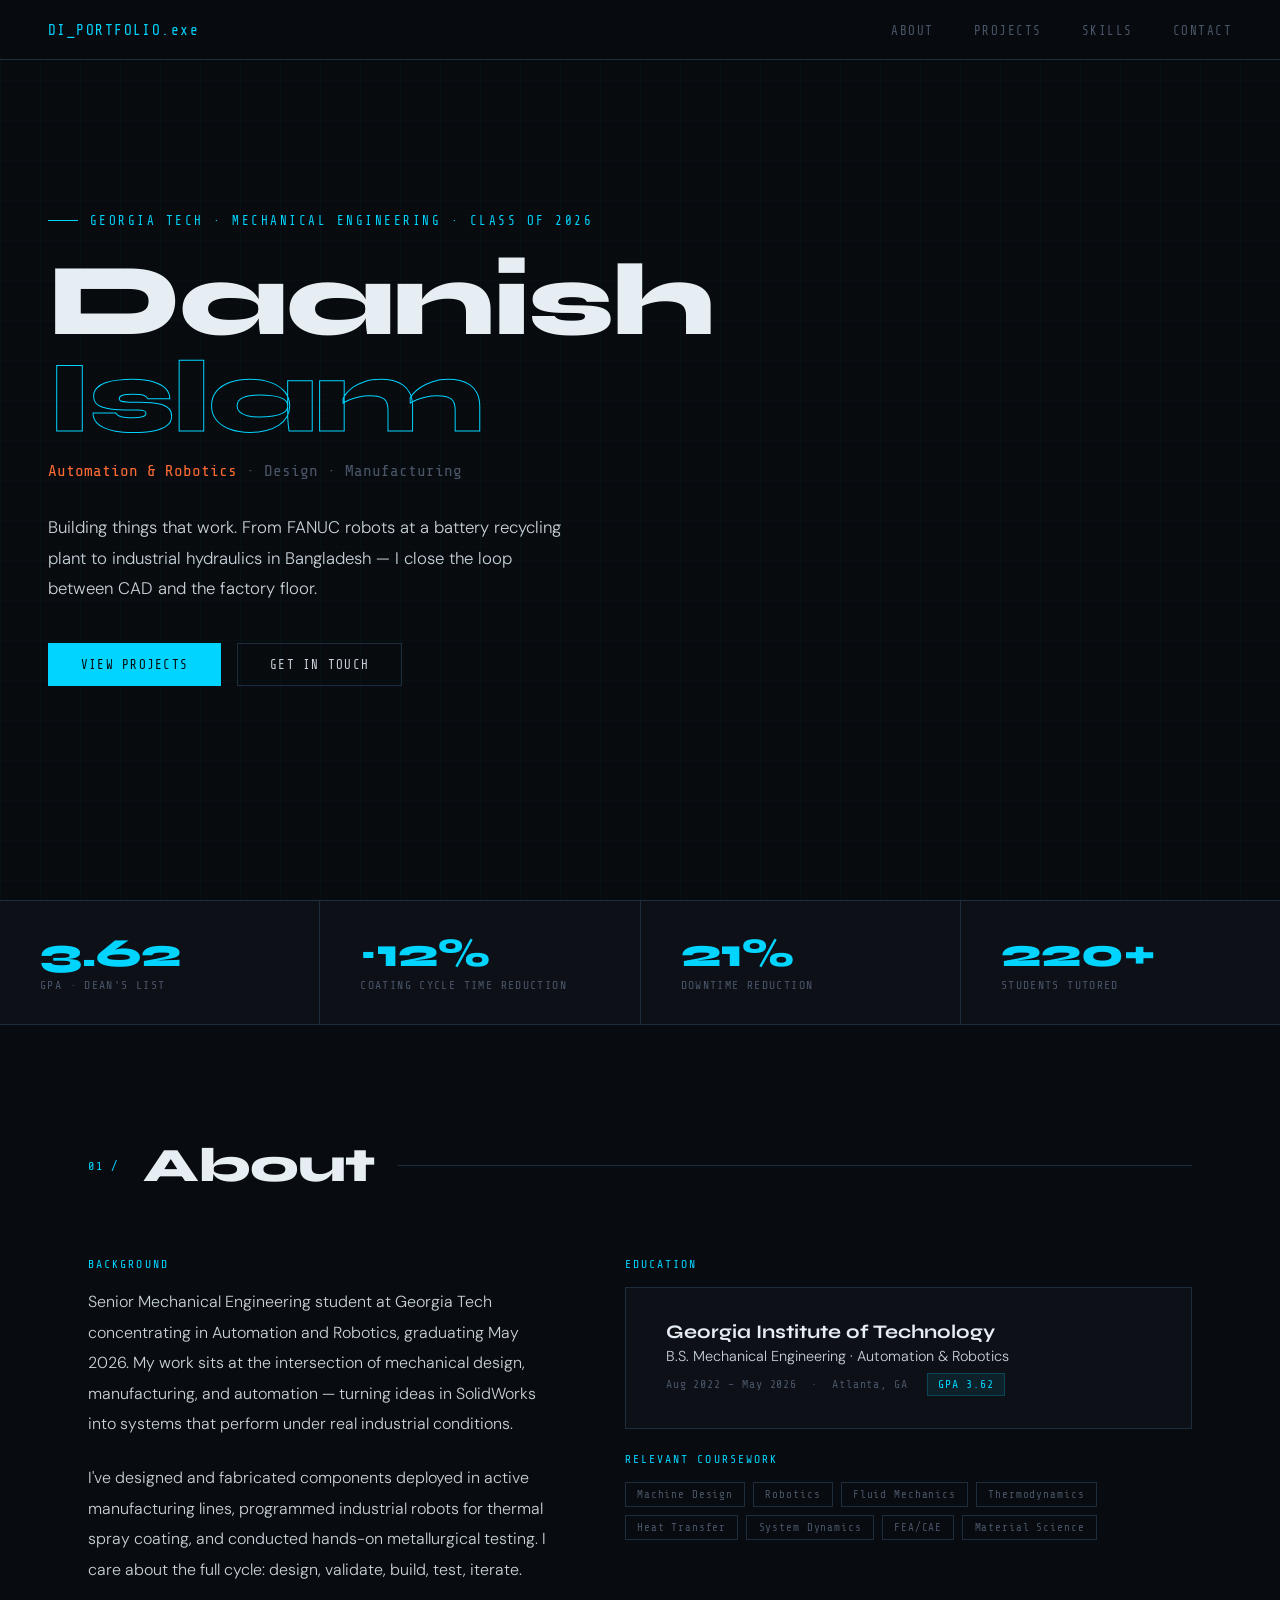
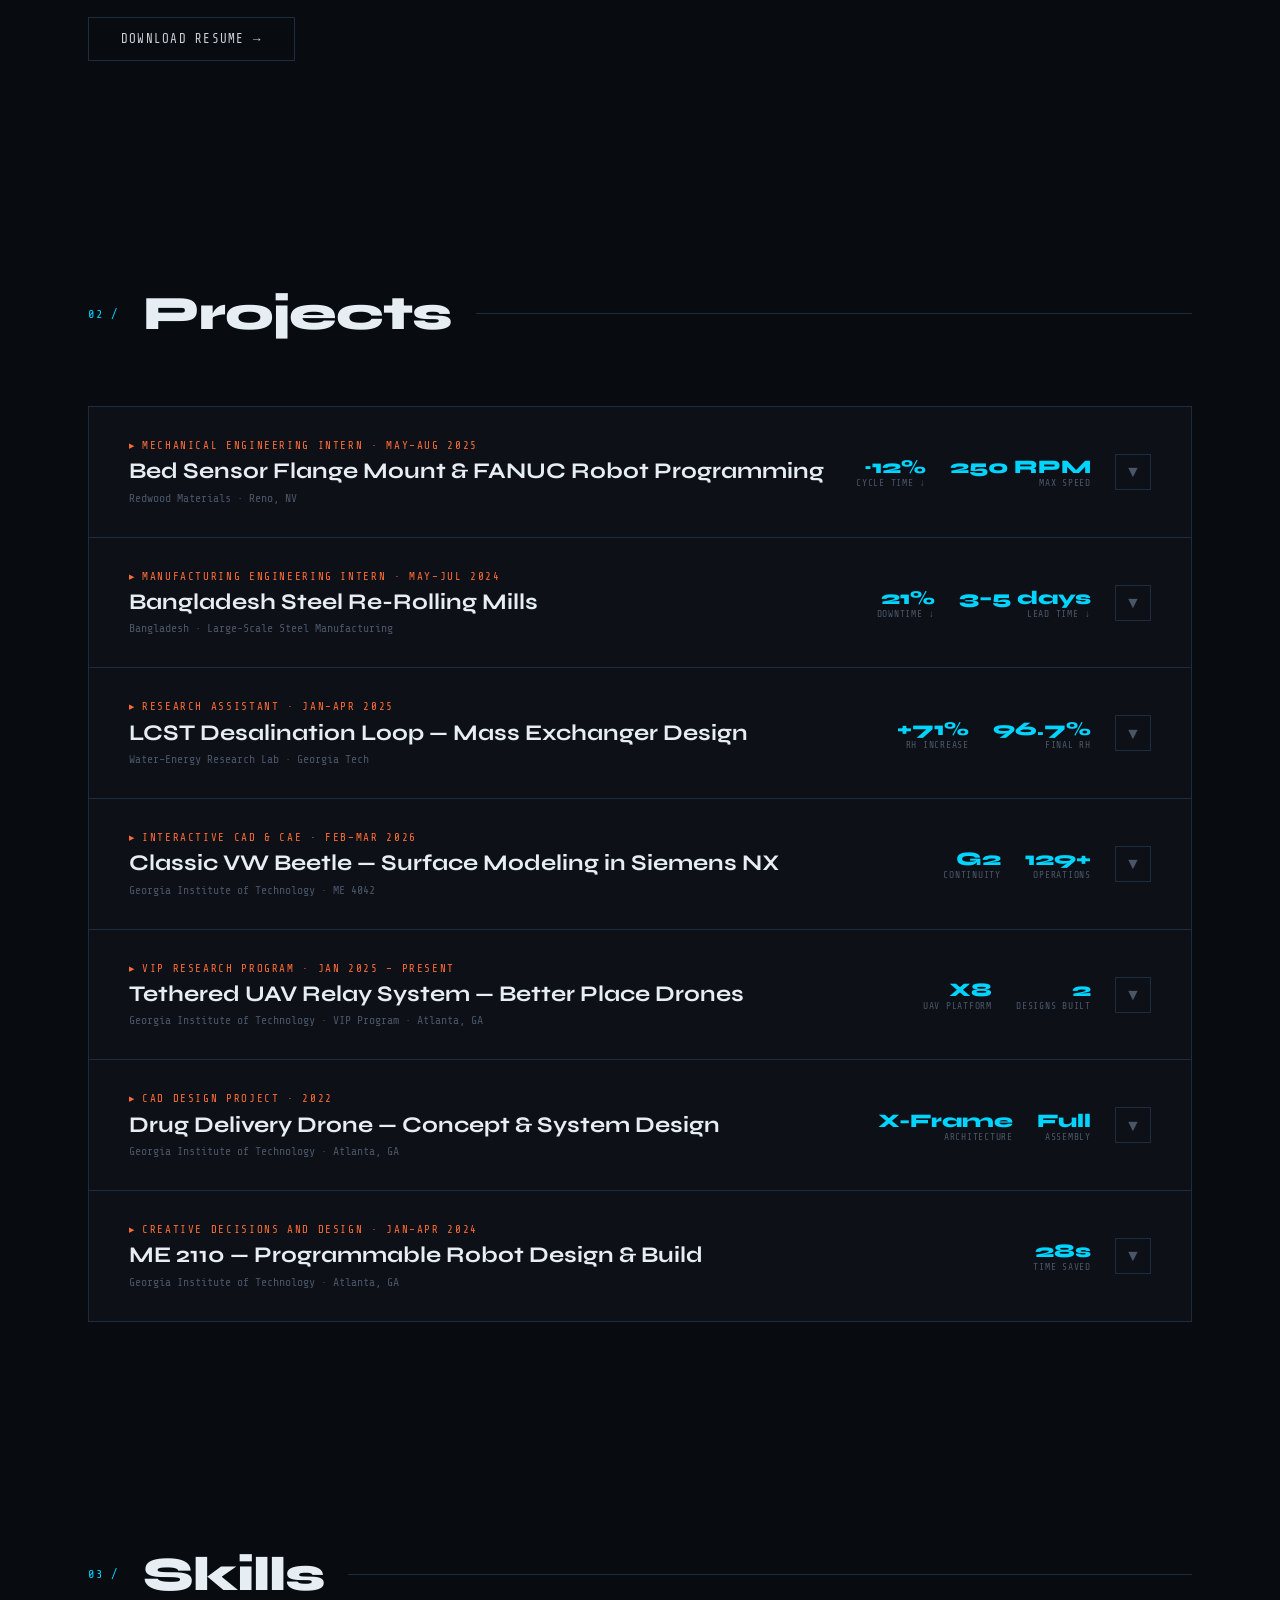
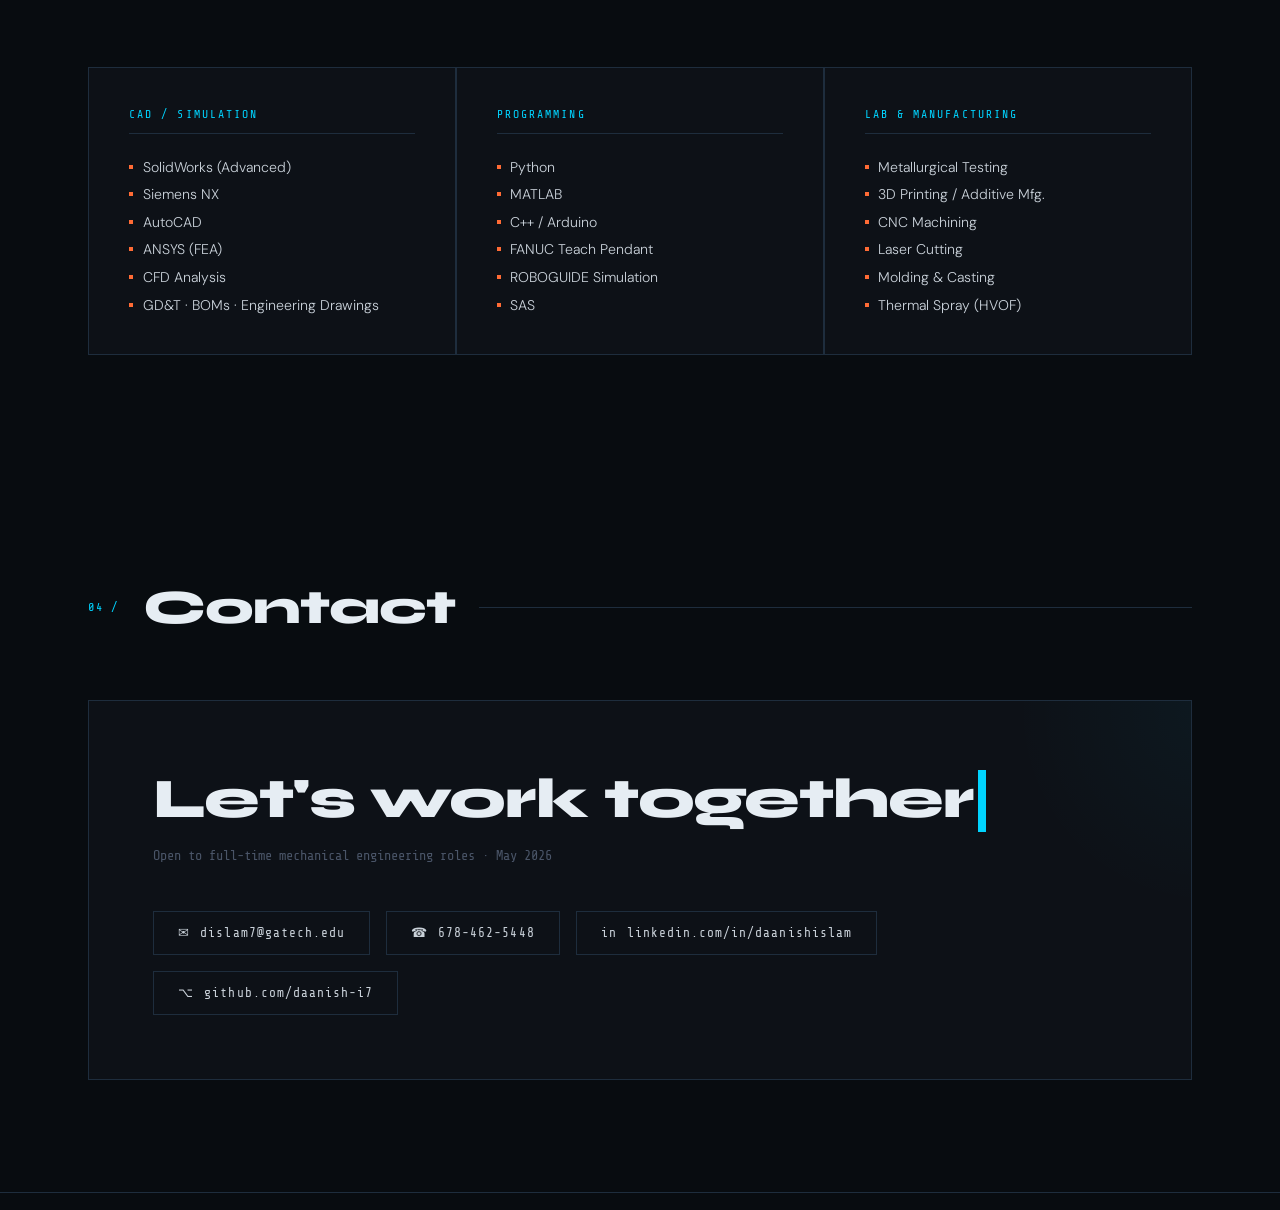
==== index.html @ 734de281 "Add files via upload" ====
<!DOCTYPE html>
<html lang="en">
<head>
  <meta charset="UTF-8" />
  <meta name="viewport" content="width=device-width, initial-scale=1.0" />
  <title>Daanish Islam | Mechanical Engineer</title>
  <link href="https://fonts.googleapis.com/css2?family=Share+Tech+Mono&family=Syne:wght@400;700;800&family=DM+Sans:wght@300;400;500&display=swap" rel="stylesheet" />
  <style>
    :root {
      --bg: #080c10;
      --bg2: #0d1117;
      --surface: #111820;
      --border: #1e2d3d;
      --accent: #00d4ff;
      --accent2: #ff6b35;
      --text: #c9d1d9;
      --text-dim: #4a5568;
      --text-bright: #e6edf3;
      --mono: 'Share Tech Mono', monospace;
      --sans: 'DM Sans', sans-serif;
      --display: 'Syne', sans-serif;
    }

    * { margin: 0; padding: 0; box-sizing: border-box; }
    html { scroll-behavior: smooth; }
    body { background: var(--bg); color: var(--text); font-family: var(--sans); overflow-x: hidden; }

    body::before {
      content: ''; position: fixed; inset: 0;
      background-image: linear-gradient(rgba(0,212,255,0.03) 1px, transparent 1px), linear-gradient(90deg, rgba(0,212,255,0.03) 1px, transparent 1px);
      background-size: 40px 40px; pointer-events: none; z-index: 0;
    }
    body::after {
      content: ''; position: fixed; inset: 0;
      background: repeating-linear-gradient(0deg, transparent, transparent 2px, rgba(0,0,0,0.08) 2px, rgba(0,0,0,0.08) 4px);
      pointer-events: none; z-index: 0;
    }

    nav {
      position: fixed; top: 0; left: 0; right: 0; z-index: 100;
      display: flex; justify-content: space-between; align-items: center;
      padding: 1.2rem 3rem; background: rgba(8,12,16,0.85);
      backdrop-filter: blur(12px); border-bottom: 1px solid var(--border);
    }
    .nav-logo { font-family: var(--mono); font-size: 0.9rem; color: var(--accent); letter-spacing: 0.1em; }
    .nav-links { display: flex; gap: 2.5rem; list-style: none; }
    .nav-links a { font-family: var(--mono); font-size: 0.78rem; color: var(--text-dim); text-decoration: none; letter-spacing: 0.12em; text-transform: uppercase; transition: color 0.2s; }
    .nav-links a:hover { color: var(--accent); }

    .hero { position: relative; min-height: 100vh; display: flex; align-items: center; padding: 0 3rem; z-index: 1; }
    .hero-content { max-width: 800px; }
    .hero-tag { font-family: var(--mono); font-size: 0.78rem; color: var(--accent); letter-spacing: 0.2em; text-transform: uppercase; margin-bottom: 1.5rem; display: flex; align-items: center; gap: 0.75rem; animation: fadeUp 0.6s ease both; }
    .hero-tag::before { content: ''; width: 30px; height: 1px; background: var(--accent); }
    .hero-name { font-family: var(--display); font-size: clamp(3.5rem, 8vw, 7rem); font-weight: 800; line-height: 0.95; color: var(--text-bright); letter-spacing: -0.02em; margin-bottom: 1rem; animation: fadeUp 0.6s 0.1s ease both; }
    .hero-name span { color: transparent; -webkit-text-stroke: 1px var(--accent); }
    .hero-title { font-family: var(--mono); font-size: 1rem; color: var(--text-dim); margin-bottom: 2rem; animation: fadeUp 0.6s 0.2s ease both; }
    .hero-title .highlight { color: var(--accent2); }
    .hero-desc { font-size: 1.05rem; line-height: 1.8; color: var(--text); max-width: 520px; margin-bottom: 2.5rem; animation: fadeUp 0.6s 0.3s ease both; font-weight: 300; }
    .hero-cta { display: flex; gap: 1rem; flex-wrap: wrap; animation: fadeUp 0.6s 0.4s ease both; }

    .btn { font-family: var(--mono); font-size: 0.78rem; letter-spacing: 0.1em; text-transform: uppercase; padding: 0.85rem 2rem; text-decoration: none; border: 1px solid; transition: all 0.2s; cursor: pointer; }
    .btn-primary { background: var(--accent); color: var(--bg); border-color: var(--accent); }
    .btn-primary:hover { background: transparent; color: var(--accent); }
    .btn-secondary { background: transparent; color: var(--text); border-color: var(--border); }
    .btn-secondary:hover { border-color: var(--accent); color: var(--accent); }

    .stats-bar { position: relative; z-index: 1; display: flex; border-top: 1px solid var(--border); border-bottom: 1px solid var(--border); background: var(--bg2); }
    .stat { flex: 1; padding: 2rem 2.5rem; border-right: 1px solid var(--border); transition: background 0.3s; }
    .stat:last-child { border-right: none; }
    .stat:hover { background: var(--surface); }
    .stat-num { font-family: var(--display); font-size: 2.5rem; font-weight: 800; color: var(--accent); line-height: 1; margin-bottom: 0.4rem; }
    .stat-label { font-family: var(--mono); font-size: 0.72rem; color: var(--text-dim); letter-spacing: 0.12em; text-transform: uppercase; }

    section { position: relative; z-index: 1; padding: 7rem 3rem; max-width: 1200px; margin: 0 auto; }
    .section-header { display: flex; align-items: center; gap: 1.5rem; margin-bottom: 4rem; }
    .section-num { font-family: var(--mono); font-size: 0.75rem; color: var(--accent); letter-spacing: 0.15em; }
    .section-title { font-family: var(--display); font-size: clamp(2rem, 4vw, 3rem); font-weight: 800; color: var(--text-bright); letter-spacing: -0.02em; }
    .section-line { flex: 1; height: 1px; background: var(--border); }

    /* ═══ ACCORDION PROJECT LIST ═══ */
    .projects-list { border: 1px solid var(--border); }

    .project-item { border-bottom: 1px solid var(--border); }
    .project-item:last-child { border-bottom: none; }

    .project-header {
      display: flex; align-items: center; justify-content: space-between;
      padding: 2rem 2.5rem; cursor: pointer;
      background: var(--bg2); transition: background 0.2s;
      user-select: none;
    }
    .project-header:hover { background: var(--surface); }
    .project-header.open { background: var(--surface); border-left: 3px solid var(--accent); }

    .project-header-left { display: flex; flex-direction: column; gap: 0.4rem; }

    .project-header-tag {
      font-family: var(--mono); font-size: 0.68rem; color: var(--accent2);
      letter-spacing: 0.15em; text-transform: uppercase;
      display: flex; align-items: center; gap: 0.4rem;
    }
    .project-header-tag::before { content: '▶'; font-size: 0.45rem; }

    .project-header-title {
      font-family: var(--display); font-size: 1.4rem; font-weight: 700;
      color: var(--text-bright); line-height: 1.2;
    }

    .project-header-sub {
      font-family: var(--mono); font-size: 0.72rem; color: var(--text-dim);
    }

    .project-header-right { display: flex; align-items: center; gap: 1.5rem; flex-shrink: 0; }

    .project-header-metrics { display: flex; gap: 1.5rem; }
    .project-header-metric { text-align: right; }
    .project-header-metric-val { font-family: var(--display); font-size: 1.2rem; font-weight: 800; color: var(--accent); }
    .project-header-metric-label { font-family: var(--mono); font-size: 0.6rem; color: var(--text-dim); letter-spacing: 0.08em; text-transform: uppercase; }

    .project-arrow {
      width: 36px; height: 36px; border: 1px solid var(--border);
      display: flex; align-items: center; justify-content: center;
      color: var(--text-dim); transition: all 0.3s; flex-shrink: 0;
      font-size: 1rem;
    }
    .project-header:hover .project-arrow { border-color: var(--accent); color: var(--accent); }
    .project-header.open .project-arrow { border-color: var(--accent); color: var(--accent); transform: rotate(180deg); }

    .project-body {
      max-height: 0; overflow: hidden;
      transition: max-height 0.5s cubic-bezier(0.4, 0, 0.2, 1);
      background: var(--bg2);
    }
    .project-body.open { max-height: 9999px; }

    .project-body-inner { padding: 2.5rem 2.5rem 3rem; border-top: 1px solid var(--border); }

    /* reuse existing styles inside accordion */
    .project-desc { font-size: 0.95rem; line-height: 1.8; color: var(--text); font-weight: 300; margin-bottom: 2rem; }
    .project-metrics { display: flex; gap: 1.5rem; flex-wrap: wrap; margin-bottom: 2rem; }
    .metric { display: flex; flex-direction: column; gap: 0.25rem; }
    .metric-val { font-family: var(--display); font-size: 1.6rem; font-weight: 800; color: var(--accent); }
    .metric-label { font-family: var(--mono); font-size: 0.65rem; color: var(--text-dim); letter-spacing: 0.1em; text-transform: uppercase; }
    .project-tags { display: flex; flex-wrap: wrap; gap: 0.5rem; }
    .tag { font-family: var(--mono); font-size: 0.68rem; color: var(--text-dim); border: 1px solid var(--border); padding: 0.3rem 0.7rem; letter-spacing: 0.08em; transition: all 0.2s; }
    .tag:hover { border-color: var(--accent); color: var(--accent); }
    .media-label { font-family: var(--mono); font-size: 0.72rem; color: #4a5568; letter-spacing: 0.1em; text-transform: uppercase; margin-top: 0.5rem; }

    /* SKILLS */
    .skills-grid { display: grid; grid-template-columns: repeat(3, 1fr); gap: 1.5px; background: var(--border); border: 1px solid var(--border); }
    .skill-group { background: var(--bg2); padding: 2.5rem; transition: background 0.3s; }
    .skill-group:hover { background: var(--surface); }
    .skill-group-title { font-family: var(--mono); font-size: 0.72rem; color: var(--accent); letter-spacing: 0.18em; text-transform: uppercase; margin-bottom: 1.5rem; padding-bottom: 0.75rem; border-bottom: 1px solid var(--border); }
    .skill-list { display: flex; flex-direction: column; gap: 0.6rem; }
    .skill-item { font-size: 0.88rem; color: var(--text); font-weight: 300; display: flex; align-items: center; gap: 0.6rem; }
    .skill-item::before { content: ''; width: 4px; height: 4px; background: var(--accent2); flex-shrink: 0; }

    /* ABOUT */
    .about-grid { display: grid; grid-template-columns: 1fr 1.2fr; gap: 4rem; align-items: start; }
    .about-label { font-family: var(--mono); font-size: 0.72rem; color: var(--accent); letter-spacing: 0.18em; text-transform: uppercase; margin-bottom: 1rem; }
    .about-text { font-size: 1rem; line-height: 1.9; color: var(--text); font-weight: 300; margin-bottom: 1.5rem; }
    .edu-card { background: var(--bg2); border: 1px solid var(--border); padding: 2rem 2.5rem; margin-bottom: 1px; transition: background 0.3s; }
    .edu-card:hover { background: var(--surface); }
    .edu-school { font-family: var(--display); font-size: 1.2rem; font-weight: 700; color: var(--text-bright); margin-bottom: 0.25rem; }
    .edu-degree { font-size: 0.9rem; color: var(--text); font-weight: 300; margin-bottom: 0.5rem; }
    .edu-meta { font-family: var(--mono); font-size: 0.72rem; color: var(--text-dim); letter-spacing: 0.08em; }
    .gpa-badge { display: inline-block; background: rgba(0,212,255,0.08); border: 1px solid rgba(0,212,255,0.2); color: var(--accent); font-family: var(--mono); font-size: 0.72rem; padding: 0.25rem 0.65rem; margin-left: 0.75rem; }

    /* CONTACT */
    .contact-wrapper { background: var(--bg2); border: 1px solid var(--border); padding: 4rem; position: relative; overflow: hidden; }
    .contact-wrapper::before { content: ''; position: absolute; top: -50%; right: -20%; width: 400px; height: 400px; background: radial-gradient(circle, rgba(0,212,255,0.04) 0%, transparent 70%); pointer-events: none; }
    .contact-title { font-family: var(--display); font-size: clamp(2rem, 5vw, 3.5rem); font-weight: 800; color: var(--text-bright); letter-spacing: -0.02em; margin-bottom: 1rem; }
    .contact-sub { color: var(--text-dim); margin-bottom: 3rem; font-family: var(--mono); font-size: 0.85rem; }
    .contact-links { display: flex; gap: 1rem; flex-wrap: wrap; }
    .contact-link { display: flex; align-items: center; gap: 0.65rem; font-family: var(--mono); font-size: 0.8rem; color: var(--text); text-decoration: none; border: 1px solid var(--border); padding: 0.85rem 1.5rem; letter-spacing: 0.08em; transition: all 0.2s; }
    .contact-link:hover { border-color: var(--accent); color: var(--accent); }

    footer { position: relative; z-index: 1; border-top: 1px solid var(--border); padding: 2rem 3rem; display: flex; justify-content: space-between; align-items: center; }
    .footer-text { font-family: var(--mono); font-size: 0.72rem; color: var(--text-dim); letter-spacing: 0.08em; }

    @keyframes fadeUp { from { opacity: 0; transform: translateY(20px); } to { opacity: 1; transform: translateY(0); } }
    .reveal { opacity: 0; transform: translateY(24px); transition: opacity 0.6s ease, transform 0.6s ease; }
    .reveal.visible { opacity: 1; transform: none; }
    .cursor { display: inline-block; width: 8px; height: 1.1em; background: var(--accent); margin-left: 4px; animation: blink 1s step-end infinite; vertical-align: text-bottom; }
    @keyframes blink { 0%, 100% { opacity: 1; } 50% { opacity: 0; } }

    @media (max-width: 768px) {
      nav { padding: 1rem 1.5rem; }
      .nav-links { display: none; }
      .hero { padding: 6rem 1.5rem 3rem; }
      .stats-bar { flex-direction: column; }
      .stat { border-right: none; border-bottom: 1px solid var(--border); }
      section { padding: 4rem 1.5rem; }
      .project-header { padding: 1.5rem; }
      .project-header-metrics { display: none; }
      .project-body-inner { padding: 1.5rem; }
      .skills-grid { grid-template-columns: 1fr; }
      .about-grid { grid-template-columns: 1fr; gap: 2rem; }
      .contact-wrapper { padding: 2rem; }
      footer { flex-direction: column; gap: 1rem; text-align: center; }
    }
  </style>
</head>
<body>

  <!-- NAV -->
  <nav>
    <div class="nav-logo">DI_PORTFOLIO.exe</div>
    <ul class="nav-links">
      <li><a href="#about">About</a></li>
      <li><a href="#projects">Projects</a></li>
      <li><a href="#skills">Skills</a></li>
      <li><a href="#contact">Contact</a></li>
    </ul>
  </nav>

  <!-- HERO -->
  <div class="hero">
    <div class="hero-content">
      <div class="hero-tag">Georgia Tech · Mechanical Engineering · Class of 2026</div>
      <h1 class="hero-name">Daanish<br /><span>Islam</span></h1>
      <div class="hero-title"><span class="highlight">Automation &amp; Robotics</span> · Design · Manufacturing</div>
      <p class="hero-desc">Building things that work. From FANUC robots at a battery recycling plant to industrial hydraulics in Bangladesh — I close the loop between CAD and the factory floor.</p>
      <div class="hero-cta">
        <a href="#projects" class="btn btn-primary">View Projects</a>
        <a href="mailto:dislam7@gatech.edu" class="btn btn-secondary">Get In Touch</a>
      </div>
    </div>
  </div>

  <!-- STATS BAR -->
  <div class="stats-bar">
    <div class="stat"><div class="stat-num">3.62</div><div class="stat-label">GPA · Dean's List</div></div>
    <div class="stat"><div class="stat-num">~12%</div><div class="stat-label">Coating Cycle Time Reduction</div></div>
    <div class="stat"><div class="stat-num">21%</div><div class="stat-label">Downtime Reduction</div></div>
    <div class="stat"><div class="stat-num">220+</div><div class="stat-label">Students Tutored</div></div>
  </div>

  <!-- ABOUT -->
  <section id="about">
    <div class="section-header">
      <span class="section-num">01 /</span>
      <h2 class="section-title">About</h2>
      <div class="section-line"></div>
    </div>
    <div class="about-grid reveal">
      <div>
        <div class="about-label">Background</div>
        <p class="about-text">Senior Mechanical Engineering student at Georgia Tech concentrating in Automation and Robotics, graduating May 2026. My work sits at the intersection of mechanical design, manufacturing, and automation — turning ideas in SolidWorks into systems that perform under real industrial conditions.</p>
        <p class="about-text">I've designed and fabricated components deployed in active manufacturing lines, programmed industrial robots for thermal spray coating, and conducted hands-on metallurgical testing. I care about the full cycle: design, validate, build, test, iterate.</p>
        <a href="Daanish_Islam_Resume.pdf" class="btn btn-secondary" style="display:inline-block;margin-top:0.5rem;">Download Resume →</a>
      </div>
      <div>
        <div class="about-label" style="margin-bottom:1rem;">Education</div>
        <div class="edu-card">
          <div class="edu-school">Georgia Institute of Technology</div>
          <div class="edu-degree">B.S. Mechanical Engineering · Automation &amp; Robotics</div>
          <div class="edu-meta">Aug 2022 – May 2026 &nbsp;·&nbsp; Atlanta, GA <span class="gpa-badge">GPA 3.62</span></div>
        </div>
        <div style="margin-top:1.5rem;">
          <div class="about-label">Relevant Coursework</div>
          <div class="project-tags" style="margin-top:0.75rem;">
            <span class="tag">Machine Design</span><span class="tag">Robotics</span>
            <span class="tag">Fluid Mechanics</span><span class="tag">Thermodynamics</span>
            <span class="tag">Heat Transfer</span><span class="tag">System Dynamics</span>
            <span class="tag">FEA/CAE</span><span class="tag">Material Science</span>
          </div>
        </div>
      </div>
    </div>
  </section>

  <!-- PROJECTS -->
  <section id="projects">
    <div class="section-header">
      <span class="section-num">02 /</span>
      <h2 class="section-title">Projects</h2>
      <div class="section-line"></div>
    </div>

    <div class="projects-list reveal">

      <!-- ═══ REDWOOD MATERIALS ═══ -->
      <div class="project-item">
        <div class="project-header" onclick="toggleProject(this)">
          <div class="project-header-left">
            <div class="project-header-tag">Mechanical Engineering Intern · May–Aug 2025</div>
            <div class="project-header-title">Bed Sensor Flange Mount & FANUC Robot Programming</div>
            <div class="project-header-sub">Redwood Materials · Reno, NV</div>
          </div>
          <div class="project-header-right">
            <div class="project-header-metrics">
              <div class="project-header-metric">
                <div class="project-header-metric-val">~12%</div>
                <div class="project-header-metric-label">Cycle Time ↓</div>
              </div>
              <div class="project-header-metric">
                <div class="project-header-metric-val">250 RPM</div>
                <div class="project-header-metric-label">Max Speed</div>
              </div>
            </div>
            <div class="project-arrow">▼</div>
          </div>
        </div>
        <div class="project-body">
          <div class="project-body-inner">
            <p class="project-desc">Designed and assembled a custom fixture to spin a bed sensor flange for a thermal spray coating operation. Engineered around real constraints, targeting up to 250 RPM while staying within motor torque limits, selecting 11-gauge mild steel for the rotating section and 2×2 square steel tubing for the fixed stand. Built in tab-and-slot features to simplify welding and assembly, and ran RPM and robot speed calculations across different flange diameters to dial in process parameters.</p>

            <div style="display:grid;grid-template-columns:1fr 1fr;gap:1rem;margin-bottom:2rem;">
              <div>
                <img src="assembly.jpg" style="width:100%;height:340px;object-fit:contain;background:#0d1117;border:1px solid #1e2d3d;" alt="Fixture Assembly" />
                <div class="media-label">SolidWorks Assembly — Bed Sensor Mount</div>
              </div>
              <div>
                <img src="assembly-drawing.jpg" style="width:100%;height:340px;object-fit:contain;background:#0d1117;border:1px solid #1e2d3d;" alt="Assembly Drawing" />
                <div class="media-label">2D Assembly Drawing — BOM & Exploded View</div>
              </div>
            </div>

            <p class="project-desc">Programmed a FANUC robot via teach pendant to coat both the top surface and inner diameter of the flange, and used FANUC ROBOGUIDE to simulate and validate spray paths. Supported coating quality verification to confirm thickness met target; final coating landed in the 240–320 micron range. Part of a broader HVOF thermal spray operation that improved coating cycle time by ~12%.</p>

            <div style="display:grid;grid-template-columns:1fr 1fr;gap:1rem;margin-bottom:2rem;">
              <div>
                <div style="position:relative;padding-bottom:120%;height:0;overflow:hidden;border:1px solid #1e2d3d;">
                  <iframe style="position:absolute;top:0;left:0;width:100%;height:100%;" src="https://www.youtube.com/embed/eI6Ww2LsbVc" frameborder="0" allowfullscreen></iframe>
                </div>
                <div class="media-label">FANUC Robot — Coating Plate</div>
              </div>
              <div>
                <div style="position:relative;padding-bottom:120%;height:0;overflow:hidden;border:1px solid #1e2d3d;">
                  <iframe style="position:absolute;top:0;left:0;width:100%;height:100%;" src="https://www.youtube.com/embed/OQbHTClUJ6A" frameborder="0" allowfullscreen></iframe>
                </div>
                <div class="media-label">FANUC Robot — Coating Flange</div>
              </div>
            </div>

            <div>
              <img src="Coated-flange.jpg" style="width:100%;height:400px;object-fit:contain;background:#0d1117;border:1px solid #1e2d3d;" alt="Coated Flange" />
              <div class="media-label" style="margin-bottom:2rem;">Coated Flange — 240–320μm Thickness</div>
            </div>

            <p class="project-desc">Conducted metallurgy-based testing to verify coating quality, including microhardness, surface roughness, tensile, and adhesion tests, confirming coating thickness in the 200–400 micron range and proper material hardness. Streamlined the testing workflow, cutting total process time from 9 to 7 hours.</p>

            <div>
              <img src="metallurgy.jpg" style="width:100%;height:400px;object-fit:contain;background:#0d1117;border:1px solid #1e2d3d;" alt="Metallurgy Testing" />
              <div class="media-label" style="margin-bottom:2rem;">Metallurgy Testing — Hardness & Roughness Verification</div>
            </div>

            <div class="project-metrics">
              <div class="metric"><div class="metric-val">~12%</div><div class="metric-label">Cycle Time Reduction</div></div>
              <div class="metric"><div class="metric-val">250 RPM</div><div class="metric-label">Max Fixture Speed</div></div>
              <div class="metric"><div class="metric-val">240–320μm</div><div class="metric-label">Coating Thickness</div></div>
              <div class="metric"><div class="metric-val">2 hrs</div><div class="metric-label">Testing Time Saved</div></div>
            </div>

            <div class="project-tags">
              <span class="tag">SolidWorks</span><span class="tag">FANUC Robot</span><span class="tag">Teach Pendant</span>
              <span class="tag">ROBOGUIDE</span><span class="tag">HVOF Coating</span><span class="tag">11-Gauge Mild Steel</span>
              <span class="tag">Tab-and-Slot Welding</span><span class="tag">GD&T</span><span class="tag">Microhardness Testing</span>
              <span class="tag">Surface Roughness</span><span class="tag">Tensile & Adhesion Testing</span><span class="tag">Metallurgy</span>
            </div>
          </div>
        </div>
      </div>

      <!-- ═══ BANGLADESH STEEL ═══ -->
      <div class="project-item">
        <div class="project-header" onclick="toggleProject(this)">
          <div class="project-header-left">
            <div class="project-header-tag">Manufacturing Engineering Intern · May–Jul 2024</div>
            <div class="project-header-title">Bangladesh Steel Re-Rolling Mills</div>
            <div class="project-header-sub">Bangladesh · Large-Scale Steel Manufacturing</div>
          </div>
          <div class="project-header-right">
            <div class="project-header-metrics">
              <div class="project-header-metric">
                <div class="project-header-metric-val">21%</div>
                <div class="project-header-metric-label">Downtime ↓</div>
              </div>
              <div class="project-header-metric">
                <div class="project-header-metric-val">3–5 days</div>
                <div class="project-header-metric-label">Lead Time ↓</div>
              </div>
            </div>
            <div class="project-arrow">▼</div>
          </div>
        </div>
        <div class="project-body">
          <div class="project-body-inner">
            <p class="project-desc">Led root cause analysis on recurring failures across hydraulic, pneumatic, and cooling systems — identifying valve wear and pressure inconsistencies across the production line. Designed and fabricated replacement valves, jigs, and lifting fixtures in SolidWorks; used CFD analysis to optimize flow performance and maintenance accessibility. Tracked procurement and material flow under ISO 9001 procedures, identifying bottlenecks in vendor coordination that directly reduced equipment replacement lead times.</p>
            <div class="project-metrics">
              <div class="metric"><div class="metric-val">21%</div><div class="metric-label">Unplanned Downtime Reduction</div></div>
              <div class="metric"><div class="metric-val">3–5 days</div><div class="metric-label">Lead Time Reduced</div></div>
            </div>
            <div class="project-tags">
              <span class="tag">SolidWorks</span><span class="tag">CFD Analysis</span><span class="tag">Hydraulic Systems</span>
              <span class="tag">Pneumatic Systems</span><span class="tag">Root Cause Analysis</span><span class="tag">ISO 9001</span>
              <span class="tag">Fabrication</span>
            </div>
          </div>
        </div>
      </div>

      <!-- ═══ WATER ENERGY RESEARCH LAB ═══ -->
      <div class="project-item">
        <div class="project-header" onclick="toggleProject(this)">
          <div class="project-header-left">
            <div class="project-header-tag">Research Assistant · Jan–Apr 2025</div>
            <div class="project-header-title">LCST Desalination Loop — Mass Exchanger Design</div>
            <div class="project-header-sub">Water–Energy Research Lab · Georgia Tech</div>
          </div>
          <div class="project-header-right">
            <div class="project-header-metrics">
              <div class="project-header-metric">
                <div class="project-header-metric-val">+71%</div>
                <div class="project-header-metric-label">RH Increase</div>
              </div>
              <div class="project-header-metric">
                <div class="project-header-metric-val">96.7%</div>
                <div class="project-header-metric-label">Final RH</div>
              </div>
            </div>
            <div class="project-arrow">▼</div>
          </div>
        </div>
        <div class="project-body">
          <div class="project-body-inner">
            <p class="project-desc">Designed and 3D printed mass exchanger components for a Single Stage LCST (Lower Critical Solution Temperature) desalination loop — a thermally-driven process that separates water from brine using a polymer solution that phase-shifts at a critical temperature. The system cycles brine through warm solution (WS) and water recovery (WR) stages, with air pumps driving humid air across mass exchanger beds while humidity (RH), temperature (T), and flow (F) sensors monitor conditions at each node.</p>

            <div>
              <img src="Process-diagram.jpg" style="width:100%;height:420px;object-fit:contain;background:#0d1117;border:1px solid #1e2d3d;" alt="LCST Process Diagram" />
              <div class="media-label" style="margin-bottom:2rem;">Single Stage LCST Process Diagram — Water–Energy Research Lab, Georgia Tech</div>
            </div>

            <p class="project-desc">Using SolidWorks, designed detailed CAD models of the mass exchanger components and integrated mounting features for humidity and pressure sensors, control valves, a motor, and a water pump. All components were 3D printed in-house and assembled into a functional test loop. Used Sensirion sensors for real-time humidity and temperature data acquisition throughout testing.</p>

            <div style="display:grid;grid-template-columns:1fr 1fr;gap:1rem;margin-bottom:2rem;">
              <div>
                <img src="Fixture-CAD.jpg" style="width:100%;height:420px;object-fit:contain;background:#0d1117;border:1px solid #1e2d3d;" alt="Fixture CAD" />
                <div class="media-label">SolidWorks CAD — Mass Exchanger Components</div>
              </div>
              <div>
                <img src="Physical-setup.jpg" style="width:100%;height:420px;object-fit:contain;background:#0d1117;border:1px solid #1e2d3d;" alt="Physical Setup" />
                <div class="media-label">Physical Test Setup — Assembled Loop</div>
              </div>
            </div>

            <p class="project-desc">Built and tested multiple configurations of the mass exchanger to evaluate desalination performance, mass exchange efficiency, and leakage control under varying conditions. Each configuration informed design iterations, adjusting geometry, seal interfaces, and flow paths, to progressively improve system performance.</p>

            <div style="display:flex;justify-content:center;margin-bottom:2rem;">
              <div style="width:25%;">
                <div style="position:relative;padding-bottom:177%;height:0;overflow:hidden;border:1px solid #1e2d3d;">
                  <iframe style="position:absolute;top:0;left:0;width:100%;height:100%;" src="https://www.youtube.com/embed/hdqdSR90lYM" frameborder="0" allowfullscreen></iframe>
                </div>
                <div class="media-label">Live System — Flow Test</div>
              </div>
            </div>

            <p class="project-desc">The final configuration achieved a relative humidity increase from 25.7% to 96.7%, validating the mass exchanger's ability to drive effective moisture transfer across the loop.</p>

            <div>
              <img src="RH-result.jpg" style="width:100%;height:360px;object-fit:contain;background:#0d1117;border:1px solid #1e2d3d;" alt="RH Result" />
              <div class="media-label" style="margin-bottom:2rem;">Relative Humidity Result — 25.7% to 96.7%</div>
            </div>

            <div class="project-metrics">
              <div class="metric"><div class="metric-val">25.7%</div><div class="metric-label">Initial Relative Humidity</div></div>
              <div class="metric"><div class="metric-val">96.7%</div><div class="metric-label">Final Relative Humidity</div></div>
              <div class="metric"><div class="metric-val">+71%</div><div class="metric-label">RH Increase Achieved</div></div>
              <div class="metric"><div class="metric-val">2+</div><div class="metric-label">Configurations Tested</div></div>
            </div>

            <div class="project-tags">
              <span class="tag">SolidWorks</span><span class="tag">3D Printing</span><span class="tag">LCST Desalination</span>
              <span class="tag">Mass Exchanger Design</span><span class="tag">Sensirion Sensors</span><span class="tag">Humidity Sensing</span>
              <span class="tag">Pressure Sensors</span><span class="tag">Data Analysis</span><span class="tag">Iterative Design</span>
            </div>
          </div>
        </div>
      </div>

      <!-- ═══ VW BEETLE ═══ -->
      <div class="project-item">
        <div class="project-header" onclick="toggleProject(this)">
          <div class="project-header-left">
            <div class="project-header-tag">Interactive CAD & CAE · Feb–Mar 2026</div>
            <div class="project-header-title">Classic VW Beetle — Surface Modeling in Siemens NX</div>
            <div class="project-header-sub">Georgia Institute of Technology · ME 4042</div>
          </div>
          <div class="project-header-right">
            <div class="project-header-metrics">
              <div class="project-header-metric">
                <div class="project-header-metric-val">G2</div>
                <div class="project-header-metric-label">Continuity</div>
              </div>
              <div class="project-header-metric">
                <div class="project-header-metric-val">129+</div>
                <div class="project-header-metric-label">Operations</div>
              </div>
            </div>
            <div class="project-arrow">▼</div>
          </div>
        </div>
        <div class="project-body">
          <div class="project-body-inner">
            <p class="project-desc">Designed a full 3D model of a classic Volkswagen Beetle in Siemens NX, starting from scratch using spline-based wireframe construction and building up to a complete solid body assembly. The project required generating all geometry from parametric curves — no imported bodies — forcing every surface patch, blend, and transition to be explicitly defined and modifiable.</p>

            <div style="display:grid;grid-template-columns:1fr 1fr;gap:1rem;margin-bottom:2rem;">
              <div>
                <img src="beetle-sketch.jpg" style="width:100%;height:320px;object-fit:contain;background:#0d1117;border:1px solid #1e2d3d;" alt="VW Beetle Splines" />
                <div class="media-label">Spline Wireframe & Curves — Body Profile Construction</div>
              </div>
              <div>
                <img src="beetle-model.jpg" style="width:100%;height:320px;object-fit:contain;background:#0d1117;border:1px solid #1e2d3d;" alt="VW Beetle Model" />
                <div class="media-label">Final Rendered Model — Fully Surfaced Solid Body</div>
              </div>
            </div>

            <p class="project-desc">Surfaces were generated from the spline network using N-Sided Surface, Through Curve Mesh, Ruled, and Fill Surface operations. Through Curve Mesh was critical for the roof and hood panels; by defining primary and cross curves simultaneously, curvature-continuous G2 surface patches were achieved across all major body sections. Interior curves were used within UV orientation settings to control surface shape without introducing additional boundary constraints.</p>

            <p class="project-desc">Achieving G2 continuity across the hood, roof, and door panels was a core requirement, enforced by carefully matching tangent direction and curvature magnitude at all shared edges between adjacent patches. Edge Blend operations were applied throughout to eliminate sharp transitions, with individual segment blending used at complex corners where chain blending caused failures. Additional features including bumpers, headlights, door trim lines, window frames, wheel hubs, and axles were modeled beyond the basic requirements.</p>

            <div style="margin-bottom:2rem;">
              <iframe title="VW Beetle" width="100%" height="500"
                src="https://sketchfab.com/models/57b4602522b14c96958c40630878cd04/embed"
                frameborder="0" allowfullscreen mozallowfullscreen="true" webkitallowfullscreen="true"
                style="border:1px solid #1e2d3d;">
              </iframe>
              <div class="media-label" style="margin-bottom:1rem;">Interactive 3D Model — Drag to Rotate</div>
            </div>

            <div class="project-metrics">
              <div class="metric"><div class="metric-val">G2</div><div class="metric-label">Surface Continuity Achieved</div></div>
              <div class="metric"><div class="metric-val">129+</div><div class="metric-label">Modeling Operations</div></div>
              <div class="metric"><div class="metric-val">Full</div><div class="metric-label">Solid Body Assembly</div></div>
            </div>

            <div class="project-tags">
              <span class="tag">Siemens NX</span><span class="tag">Surface Modeling</span><span class="tag">Spline Construction</span>
              <span class="tag">G2 Continuity</span><span class="tag">Through Curve Mesh</span><span class="tag">N-Sided Surface</span>
              <span class="tag">Edge Blend</span><span class="tag">Mirror Geometry</span><span class="tag">Sew & Solid Body</span>
              <span class="tag">Datum Planes</span><span class="tag">Fill Surface</span><span class="tag">Wireframe Modeling</span>
            </div>
          </div>
        </div>
      </div>

      <!-- ═══ VIP BETTER PLACE DRONES ═══ -->
      <div class="project-item">
        <div class="project-header" onclick="toggleProject(this)">
          <div class="project-header-left">
            <div class="project-header-tag">VIP Research Program · Jan 2025 – Present</div>
            <div class="project-header-title">Tethered UAV Relay System — Better Place Drones</div>
            <div class="project-header-sub">Georgia Institute of Technology · VIP Program · Atlanta, GA</div>
          </div>
          <div class="project-header-right">
            <div class="project-header-metrics">
              <div class="project-header-metric">
                <div class="project-header-metric-val">X8</div>
                <div class="project-header-metric-label">UAV Platform</div>
              </div>
              <div class="project-header-metric">
                <div class="project-header-metric-val">2</div>
                <div class="project-header-metric-label">Designs Built</div>
              </div>
            </div>
            <div class="project-arrow">▼</div>
          </div>
        </div>
        <div class="project-body">
          <div class="project-body-inner">

            <p class="project-desc">
              Contributing to the Tethered Relay Development subteam of the Better Place Drones VIP program, focused on enabling persistent aerial communication relay using a tethered X8 octocopter UAV. The tethered configuration eliminates battery endurance constraints by supplying continuous power via a grounded tether, allowing indefinite hover time for relay operations. Work spans from system-level component procurement research through mechanical design and fabrication of custom payload mounting assemblies.
            </p>

            <p class="project-desc">
              Conducted a structured market survey of commercially available tethered power systems to identify viable off-the-shelf solutions for the X8 platform. Evaluated systems across key parameters including converter requirement, input voltage range, continuous output wattage, tether height and cable type, cable weight per unit length, UI/control interface, and unit cost. Systems assessed included the Fotokite T3500-S, Maverick C2J TK3, Volarous V-LINE PRO, ELISTAIR LIGH-T4, Zenith Aero Tech, USAS, Fotokite Sigma, Hoverfly, Mistral Kite, RS3000 Ground Power System, and SkyCoach Drone-Tek — spanning converter topologies from 48VDC/2500W to vehicle-based power systems, and tether lengths from 45m to 400ft. Key selection criteria included compatibility with 48VDC/2500W input requirements, tether height above 400ft (122m), auto-winch capability, and cable weight below 500g for flight budget compliance.
            </p>

            <div>
              <img src="vip-research.jpg" style="width:100%;height:340px;object-fit:contain;background:#0d1117;border:1px solid #1e2d3d;" alt="Tether Kit Research Matrix" />
              <div class="media-label" style="margin-bottom:2rem;">Tether Kit Procurement Research — Comparative System Analysis Matrix</div>
            </div>

            <p class="project-desc">
              Designed and modeled two iterations of a battery and payload mount assembly for the X8 UAV in SolidWorks, sized to house onboard fuel tanks, electronics bays, and structural attachment interfaces. The first configuration is a rectilinear carbon fiber composite enclosure — an open-frame box structure with internal vertical ribs for component compartmentalization, mounted on dual lateral threaded rod rails with nut-and-clamp fastening for positional adjustability along the airframe. Panel geometry was designed for sheet material fabrication with bolted corner extrusions.
            </p>

            <p class="project-desc">
              The second configuration is a cantilevered asymmetric mount integrating two cylindrical pressure/fuel tanks — one forward-mounted at an angled orientation and one vertically suspended below the frame — connected via carbon fiber tube struts with threaded rod terminal fittings. The irregular geometry was intentionally designed to offset the center of mass for balance correction relative to the UAV's existing payload distribution. Both designs account for mass budget constraints, structural rigidity under flight loads, and accessibility for field servicing.
            </p>

            <div style="display:grid;grid-template-columns:1fr 1fr;gap:1rem;margin-bottom:2rem;">
              <div>
                <img src="vip-mount1.jpg" style="width:100%;height:340px;object-fit:contain;background:#0d1117;border:1px solid #1e2d3d;" alt="Mount Design 1" />
                <div class="media-label">Design 1 — Carbon Fiber Box Enclosure with Rail Mount</div>
              </div>
              <div>
                <img src="vip-mount2.jpg" style="width:100%;height:340px;object-fit:contain;background:#0d1117;border:1px solid #1e2d3d;" alt="Mount Design 2" />
                <div class="media-label">Design 2 — Asymmetric Cantilevered Tank Mount Assembly</div>
              </div>
            </div>

            <div class="project-metrics">
              <div class="metric"><div class="metric-val">X8</div><div class="metric-label">UAV Platform</div></div>
              <div class="metric"><div class="metric-val">11+</div><div class="metric-label">Systems Evaluated</div></div>
              <div class="metric"><div class="metric-val">2</div><div class="metric-label">Mount Designs</div></div>
              <div class="metric"><div class="metric-val">48VDC</div><div class="metric-label">Target Power Input</div></div>
            </div>

            <div class="project-tags">
              <span class="tag">SolidWorks</span><span class="tag">UAV Systems</span>
              <span class="tag">Tethered Drone</span><span class="tag">Payload Mount Design</span>
              <span class="tag">Carbon Fiber Structure</span><span class="tag">Systems Integration</span>
              <span class="tag">Procurement Research</span><span class="tag">Mass Budget Analysis</span>
              <span class="tag">Structural Design</span><span class="tag">VIP Program</span>
            </div>
          </div>
        </div>
      </div>

      <!-- ═══ DRUG DELIVERY DRONE ═══ -->
      <div class="project-item">
        <div class="project-header" onclick="toggleProject(this)">
          <div class="project-header-left">
            <div class="project-header-tag">CAD Design Project · 2022</div>
            <div class="project-header-title">Drug Delivery Drone — Concept & System Design</div>
            <div class="project-header-sub">Georgia Institute of Technology · Atlanta, GA</div>
          </div>
          <div class="project-header-right">
            <div class="project-header-metrics">
              <div class="project-header-metric">
                <div class="project-header-metric-val">X-Frame</div>
                <div class="project-header-metric-label">Architecture</div>
              </div>
              <div class="project-header-metric">
                <div class="project-header-metric-val">Full</div>
                <div class="project-header-metric-label">Assembly</div>
              </div>
            </div>
            <div class="project-arrow">▼</div>
          </div>
        </div>
        <div class="project-body">
          <div class="project-body-inner">
            <p class="project-desc">Developed a full concept and system design for a real-world application: an autonomous drug delivery drone. The design objective was to produce a complete, manufacturable assembly within a fixed timeline — from individual components through to a final integrated model.
            <br /><br />
            The drone follows a symmetric X-frame layout with four arms extending from a central hub. Each arm terminates in a propeller guard modeled using swept and lofted features in SolidWorks to produce the curved guard geometry. The propellers themselves were modeled as separate sub-assemblies with individual blade geometry defined using surface modeling tools.
            <br /><br />
            The central body houses a dedicated electronics bay with rectangular cutouts for battery and control board mounting, modeled using extruded cuts and shell features to minimize weight while maintaining structural integrity. A payload compartment hangs below the main frame, designed to securely carry a medical package — built using SolidWorks weldments and sheet metal features. Landing gear legs extend from the lower frame, modeled as structural members with filleted joints.
            <br /><br />
            All parts were designed individually and brought together using SolidWorks assembly mates — coincident, concentric, and distance mates — to fully constrain the model. Creo was used for advanced modeling and final presentation visuals.</p>

            <div>
              <img src="Drone-full.jpg" style="width:100%;height:460px;object-fit:contain;background:#0d1117;border:1px solid #1e2d3d;" alt="Drone Full Assembly" />
              <div class="media-label" style="margin-bottom:2rem;">Full Assembly — Drug Delivery Drone</div>
            </div>

            <div style="display:grid;grid-template-columns:1fr 1fr;gap:1rem;margin-bottom:2rem;">
              <div>
                <img src="Assembly-drawing.jpg" style="width:100%;height:360px;object-fit:contain;background:#0d1117;border:1px solid #1e2d3d;" alt="Assembly Drawing" />
                <div class="media-label">Assembly Drawing</div>
              </div>
              <div>
                <img src="Body-drawing.jpg" style="width:100%;height:360px;object-fit:contain;background:#0d1117;border:1px solid #1e2d3d;" alt="Body Drawing" />
                <div class="media-label">Body Drawing</div>
              </div>
            </div>

            <div>
              <img src="Propeller-motor-assembly.jpg" style="width:100%;height:360px;object-fit:contain;background:#0d1117;border:1px solid #1e2d3d;" alt="Propeller Motor Assembly" />
              <div class="media-label" style="margin-bottom:2rem;">Propeller & Motor Assembly Detail</div>
            </div>

            <div style="margin-bottom:2rem;">
              <iframe title="Drug Delivery Drone" width="100%" height="500"
                src="https://sketchfab.com/models/3fc30c2e43414146b74a764c946f3767/embed"
                frameborder="0" allowfullscreen mozallowfullscreen="true" webkitallowfullscreen="true"
                style="border:1px solid #1e2d3d;">
              </iframe>
              <div class="media-label" style="margin-bottom:1rem;">Interactive 3D Model — Drag to Rotate</div>
            </div>

            <div class="project-metrics">
              <div class="metric"><div class="metric-val">X-Frame</div><div class="metric-label">Drone Architecture</div></div>
              <div class="metric"><div class="metric-val">Full</div><div class="metric-label">Assembly Constrained</div></div>
              <div class="metric"><div class="metric-val">Multi</div><div class="metric-label">Sub-Assemblies</div></div>
            </div>

            <div class="project-tags">
              <span class="tag">SolidWorks</span><span class="tag">Creo</span><span class="tag">Loft & Sweep</span>
              <span class="tag">Surface Modeling</span><span class="tag">Sheet Metal</span><span class="tag">Weldments</span>
              <span class="tag">Assembly Mates</span><span class="tag">Structural Design</span><span class="tag">UAV Design</span>
            </div>
          </div>
        </div>
      </div>

      <!-- ═══ ME 2110 ═══ -->
      <div class="project-item">
        <div class="project-header" onclick="toggleProject(this)">
          <div class="project-header-left">
            <div class="project-header-tag">Creative Decisions and Design · Jan–Apr 2024</div>
            <div class="project-header-title">ME 2110 — Programmable Robot Design & Build</div>
            <div class="project-header-sub">Georgia Institute of Technology · Atlanta, GA</div>
          </div>
          <div class="project-header-right">
            <div class="project-header-metrics">
              <div class="project-header-metric">
                <div class="project-header-metric-val">28s</div>
                <div class="project-header-metric-label">Time Saved</div>
              </div>
            </div>
            <div class="project-arrow">▼</div>
          </div>
        </div>
        <div class="project-body">
          <div class="project-body-inner">
            <p class="project-desc">Designed and built a fully programmable robot for a competitive design challenge, integrating DC motors, pulleys, pneumatic pistons, solenoids, encoders, and sensors into a cohesive electromechanical system. The robot was programmed in C++ using Arduino to identify and manipulate objects autonomously, with AC adapters and a pressure tank powering the actuation system. Iterative testing and redesign of the control logic and mechanical layout reduced task completion time by 28 seconds compared to the initial prototype.</p>

            <div style="display:grid;grid-template-columns:1fr 1fr;gap:1rem;margin-bottom:2rem;">
              <div>
                <img src="me2110-cad.jpg" style="width:100%;height:300px;object-fit:contain;background:#0d1117;border:1px solid #1e2d3d;" alt="ME 2110 CAD Model" />
                <div class="media-label">SolidWorks CAD — Robot Assembly to Scale</div>
              </div>
              <div>
                <img src="me2110-model.jpg" style="width:100%;height:300px;object-fit:contain;background:#0d1117;border:1px solid #1e2d3d;" alt="ME 2110 Physical Robot" />
                <div class="media-label">Physical Build — Final Competition Robot</div>
              </div>
            </div>

            <p class="project-desc">A detailed 3D CAD model of the robot was produced in SolidWorks, with all components drafted to scale to create a precise digital replica used for presentation and documentation. The model captured the full mechanical layout including motor mounts, pneumatic routing, and sensor placement — serving as both a design validation tool and a communication artifact for the team.</p>

            <div style="position:relative;padding-bottom:56%;height:0;overflow:hidden;border:1px solid #1e2d3d;margin-bottom:0.5rem;">
              <iframe style="position:absolute;top:0;left:0;width:100%;height:100%;" src="https://www.youtube.com/embed/XqVX68p_Bk4" frameborder="0" allowfullscreen></iframe>
            </div>
            <div class="media-label" style="margin-bottom:2rem;">Competition Run — Live Robot Demo</div>

            <div class="project-metrics">
              <div class="metric"><div class="metric-val">28s</div><div class="metric-label">Completion Time Reduced</div></div>
              <div class="metric"><div class="metric-val">C++</div><div class="metric-label">Arduino Programming</div></div>
              <div class="metric"><div class="metric-val">Full</div><div class="metric-label">CAD to Scale</div></div>
            </div>

            <div class="project-tags">
              <span class="tag">SolidWorks</span><span class="tag">Arduino</span><span class="tag">C++</span>
              <span class="tag">DC Motors</span><span class="tag">Pneumatic Pistons</span><span class="tag">Solenoids</span>
              <span class="tag">Encoders & Sensors</span><span class="tag">Electromechanical Design</span><span class="tag">Iterative Prototyping</span>
            </div>
          </div>
        </div>
      </div>
      
    </div><!-- END projects-list -->
  </section>

  <!-- SKILLS -->
  <section id="skills">
    <div class="section-header">
      <span class="section-num">03 /</span>
      <h2 class="section-title">Skills</h2>
      <div class="section-line"></div>
    </div>
    <div class="skills-grid reveal">
      <div class="skill-group">
        <div class="skill-group-title">CAD / Simulation</div>
        <div class="skill-list">
          <div class="skill-item">SolidWorks (Advanced)</div>
          <div class="skill-item">Siemens NX</div>
          <div class="skill-item">AutoCAD</div>
          <div class="skill-item">ANSYS (FEA)</div>
          <div class="skill-item">CFD Analysis</div>
          <div class="skill-item">GD&T · BOMs · Engineering Drawings</div>
        </div>
      </div>
      <div class="skill-group">
        <div class="skill-group-title">Programming</div>
        <div class="skill-list">
          <div class="skill-item">Python</div>
          <div class="skill-item">MATLAB</div>
          <div class="skill-item">C++ / Arduino</div>
          <div class="skill-item">FANUC Teach Pendant</div>
          <div class="skill-item">ROBOGUIDE Simulation</div>
          <div class="skill-item">SAS</div>
        </div>
      </div>
      <div class="skill-group">
        <div class="skill-group-title">Lab &amp; Manufacturing</div>
        <div class="skill-list">
          <div class="skill-item">Metallurgical Testing</div>
          <div class="skill-item">3D Printing / Additive Mfg.</div>
          <div class="skill-item">CNC Machining</div>
          <div class="skill-item">Laser Cutting</div>
          <div class="skill-item">Molding &amp; Casting</div>
          <div class="skill-item">Thermal Spray (HVOF)</div>
        </div>
      </div>
    </div>
  </section>

  <!-- CONTACT -->
  <section id="contact">
    <div class="section-header">
      <span class="section-num">04 /</span>
      <h2 class="section-title">Contact</h2>
      <div class="section-line"></div>
    </div>
    <div class="contact-wrapper reveal">
      <div class="contact-title">Let's work together<span class="cursor"></span></div>
      <div class="contact-sub">Open to full-time mechanical engineering roles · May 2026</div>
      <div class="contact-links">
        <a href="mailto:dislam7@gatech.edu" class="contact-link"><span>✉</span> dislam7@gatech.edu</a>
        <a href="tel:6784625448" class="contact-link"><span>☎</span> 678-462-5448</a>
        <a href="https://linkedin.com/in/daanishislam" target="_blank" class="contact-link"><span>in</span> linkedin.com/in/daanishislam</a>
        <a href="https://github.com/daanish-i7" target="_blank" class="contact-link"><span>⌥</span> github.com/daanish-i7</a>
      </div>
    </div>
  </section>

  <!-- FOOTER -->
  <footer>
    <div class="footer-text">© 2026 Daanish Islam · daanishislam.com</div>
    <div class="footer-text">Built with HTML · CSS · Deployed on GitHub Pages</div>
  </footer>

  <script>
    function toggleProject(header) {
      const body = header.nextElementSibling;
      const isOpen = header.classList.contains('open');

      // Close all
      document.querySelectorAll('.project-header.open').forEach(h => {
        h.classList.remove('open');
        h.nextElementSibling.classList.remove('open');
      });

      // Open clicked if it was closed
      if (!isOpen) {
        header.classList.add('open');
        body.classList.add('open');
      }
    }

    // Scroll reveal
    const reveals = document.querySelectorAll('.reveal');
    const observer = new IntersectionObserver((entries) => {
      entries.forEach((entry, i) => {
        if (entry.isIntersecting) {
          setTimeout(() => entry.target.classList.add('visible'), i * 100);
          observer.unobserve(entry.target);
        }
      });
    }, { threshold: 0.01 });
    reveals.forEach(el => observer.observe(el));

    const heroTag = document.querySelector('.hero-tag');
    heroTag.style.opacity = '0';
    setTimeout(() => { heroTag.style.opacity = '1'; heroTag.style.transition = 'opacity 0.5s'; }, 200);
  </script>
</body>
</html>
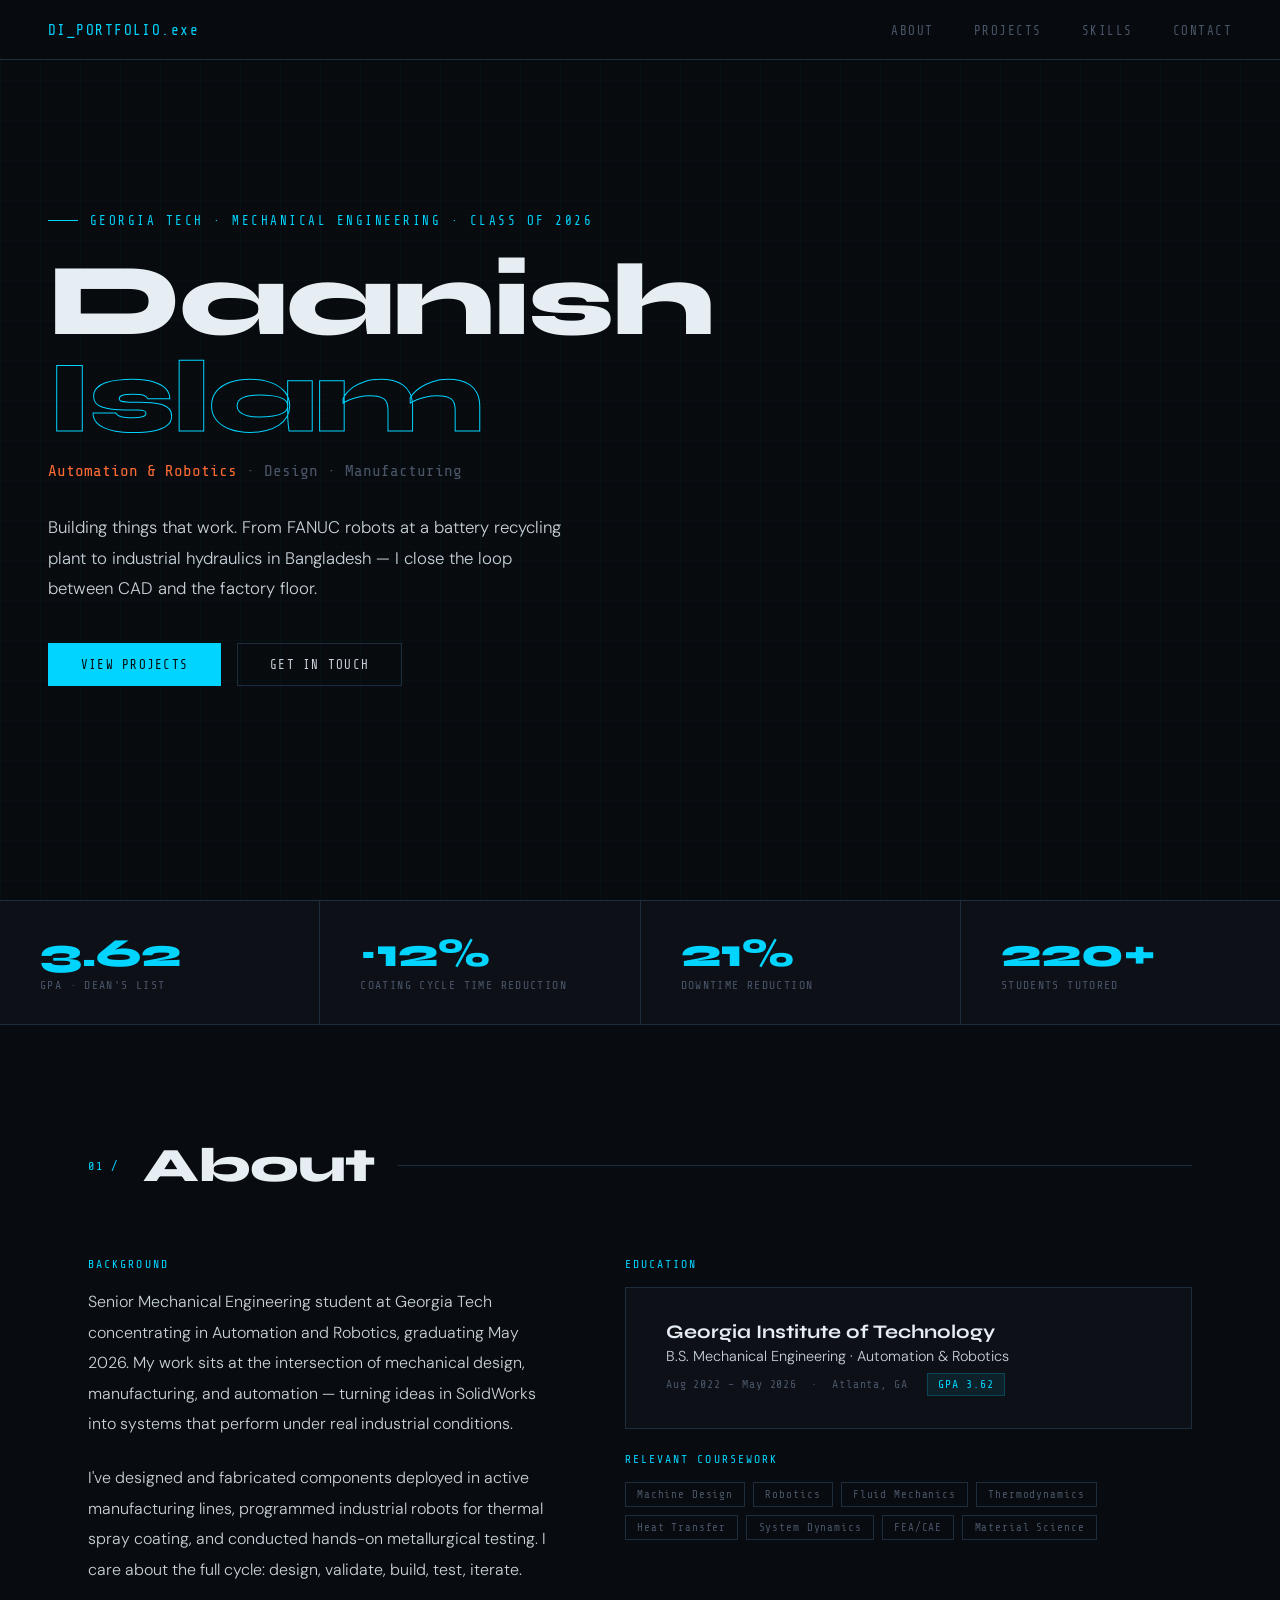
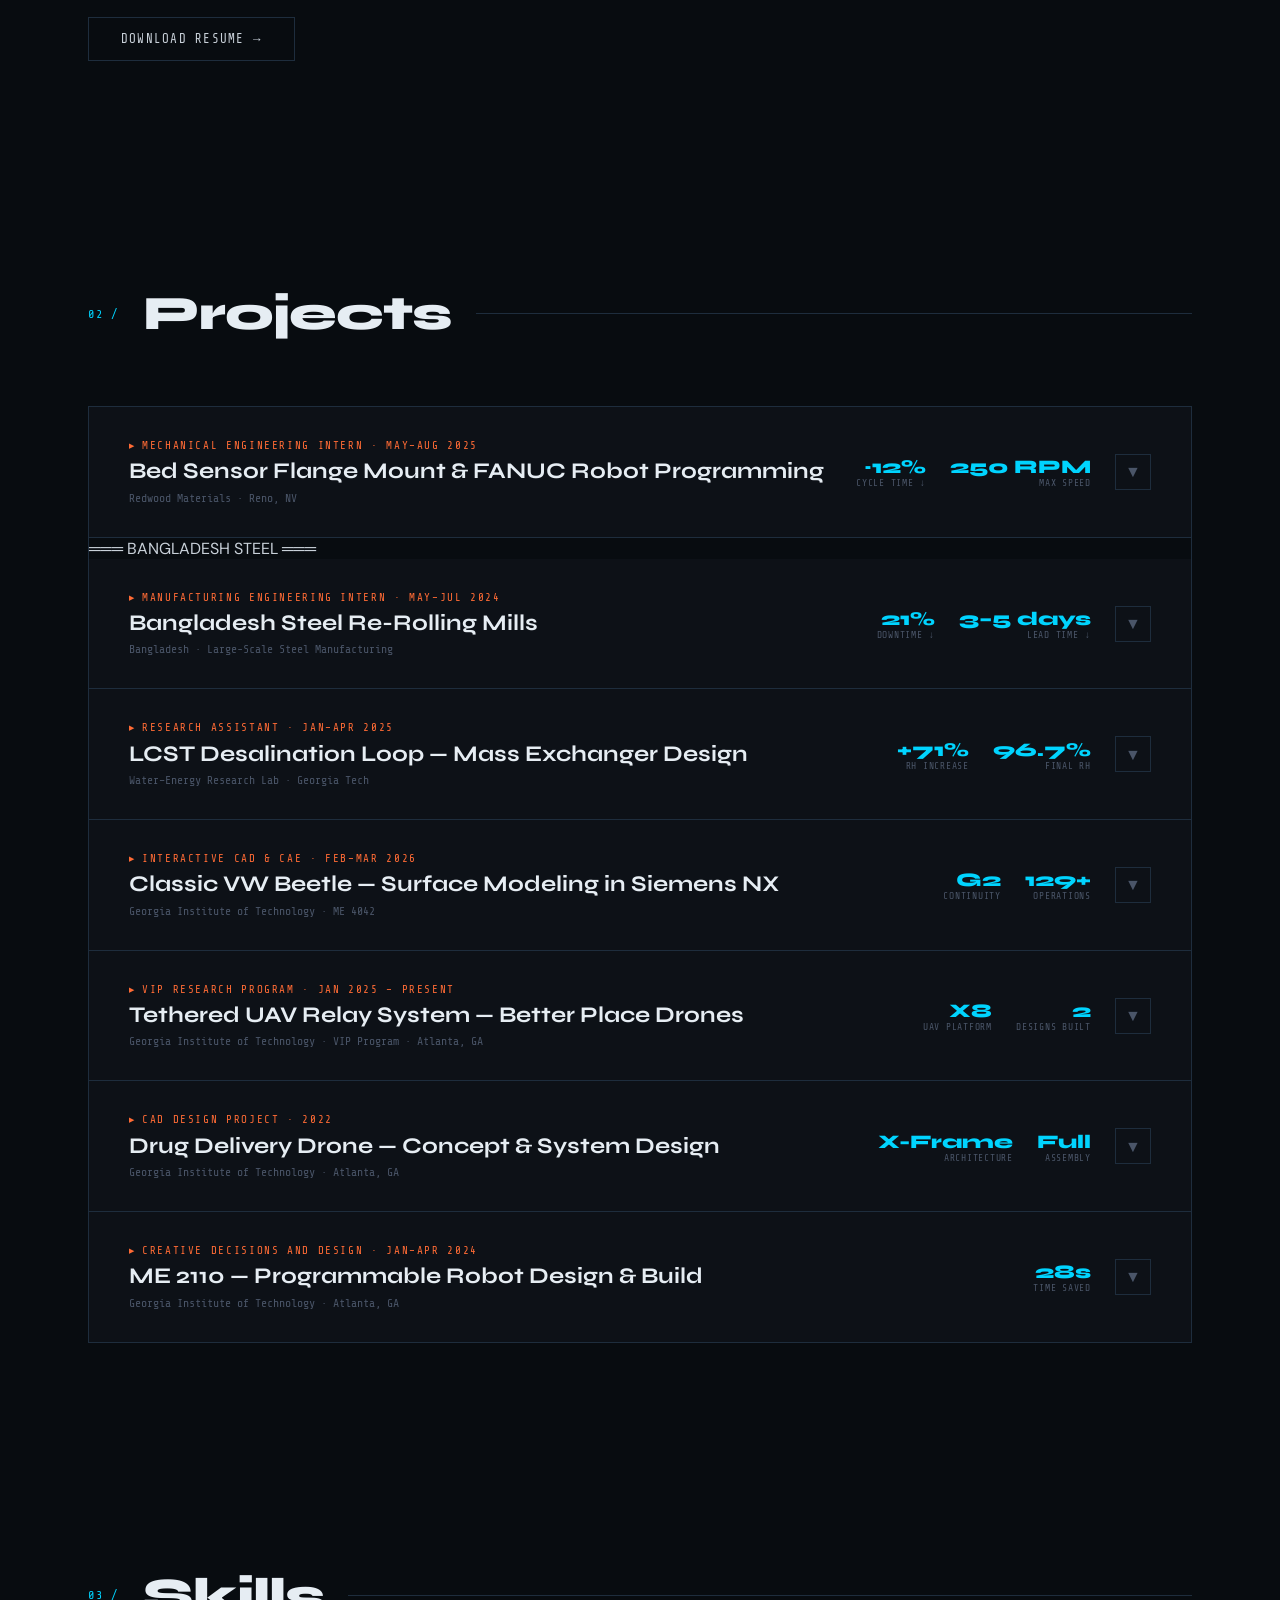
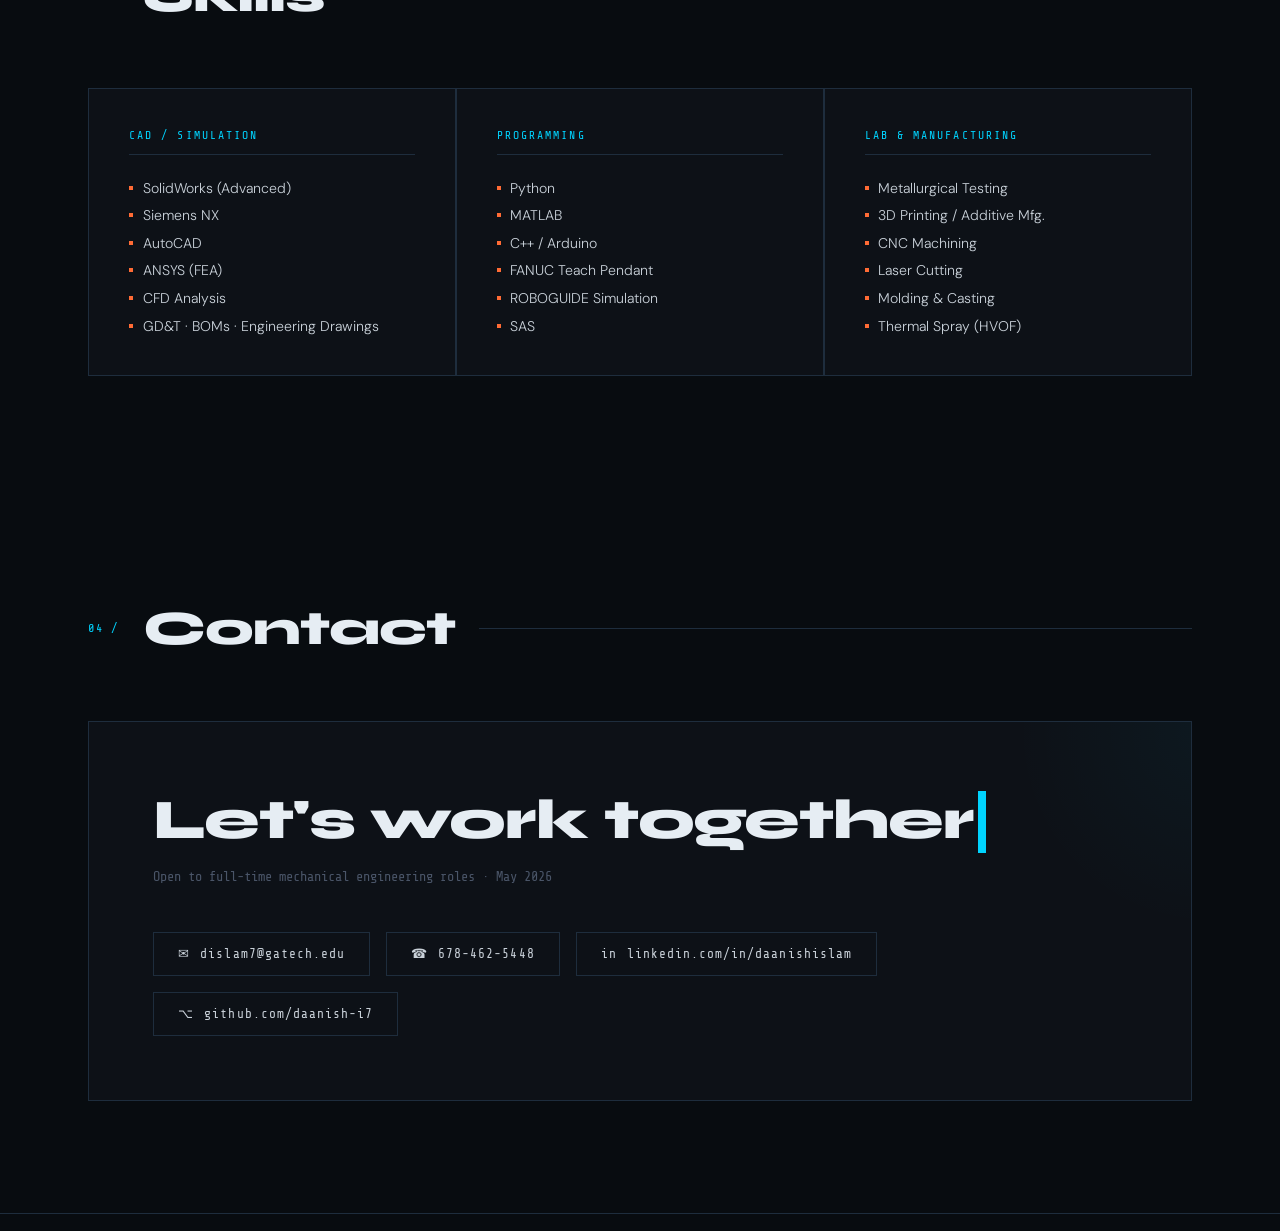
==== commit ebbbf929: "Add files via upload" ====
--- a/index.html
+++ b/index.html
@@ -363,7 +363,7 @@
         </div>
       </div>
 
-      <!-- ═══ BANGLADESH STEEL ═══ -->
+      ═══ BANGLADESH STEEL ═══
       <div class="project-item">
         <div class="project-header" onclick="toggleProject(this)">
           <div class="project-header-left">
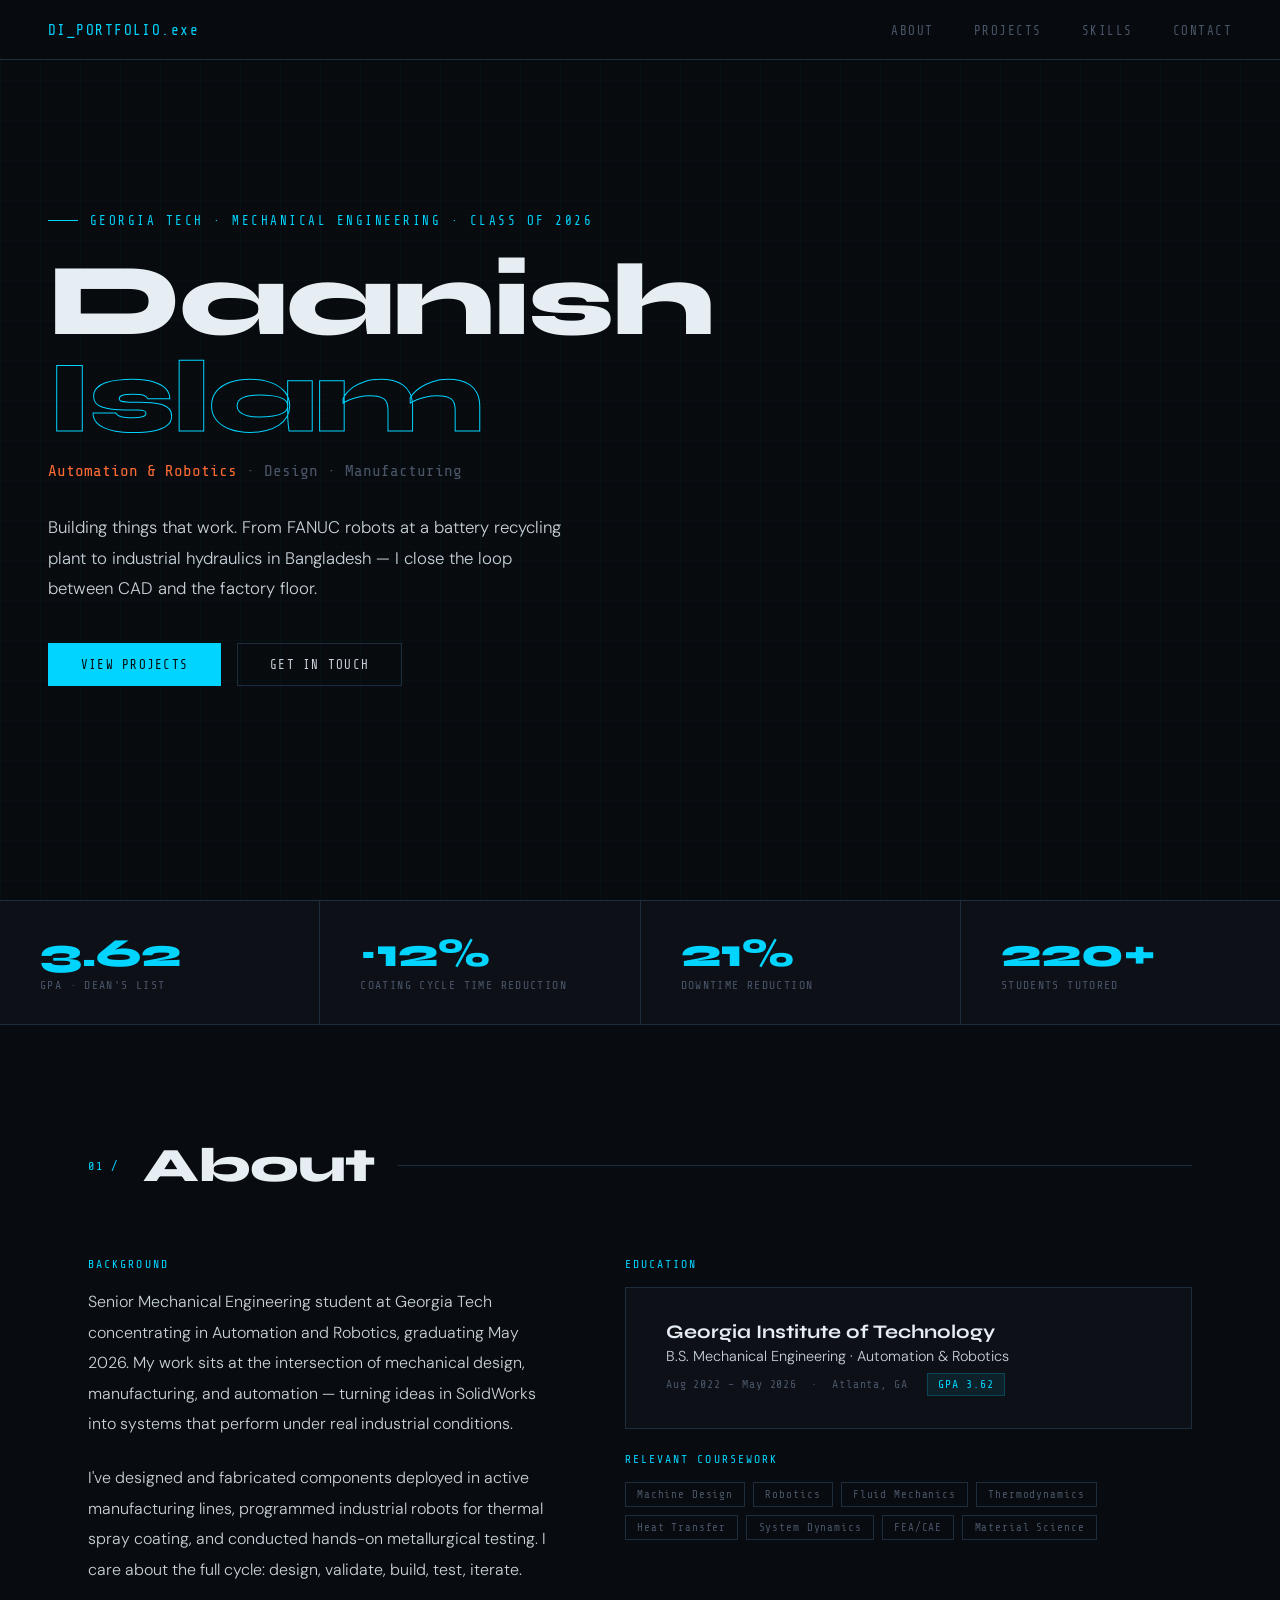
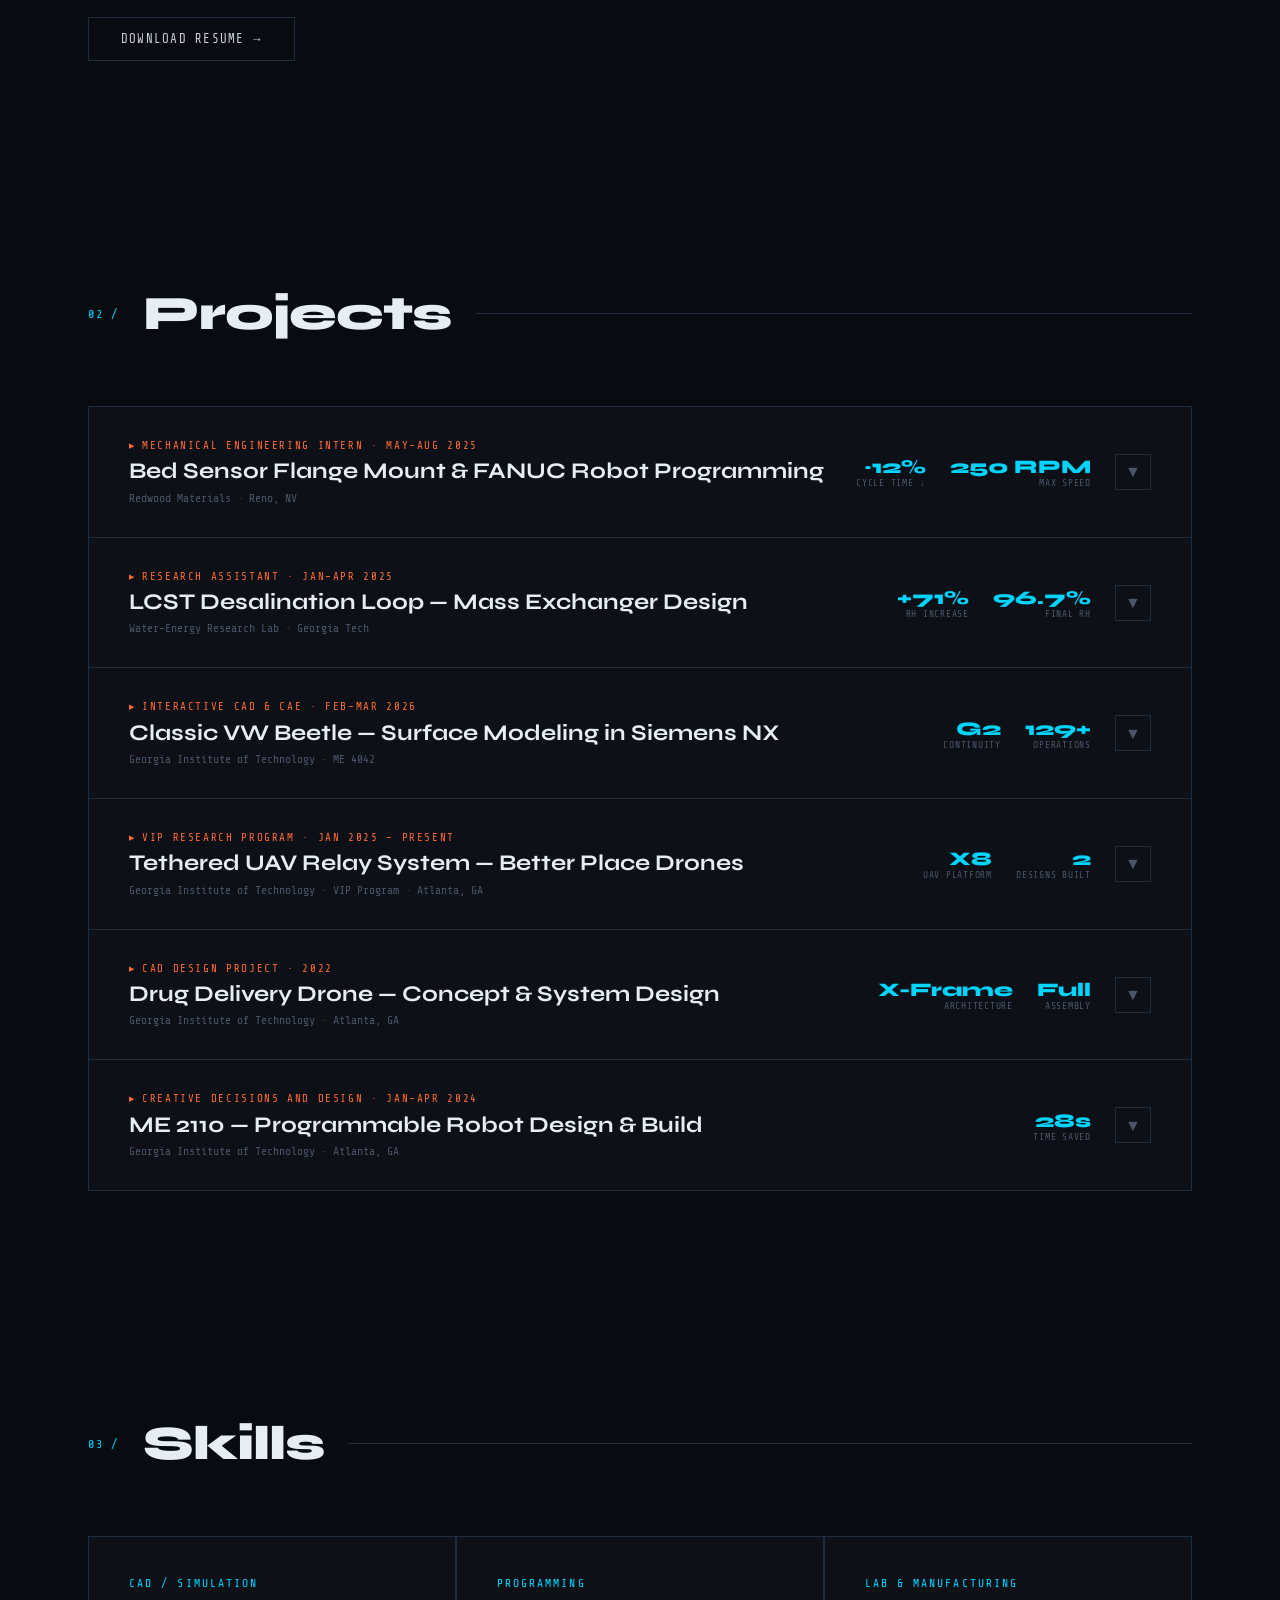
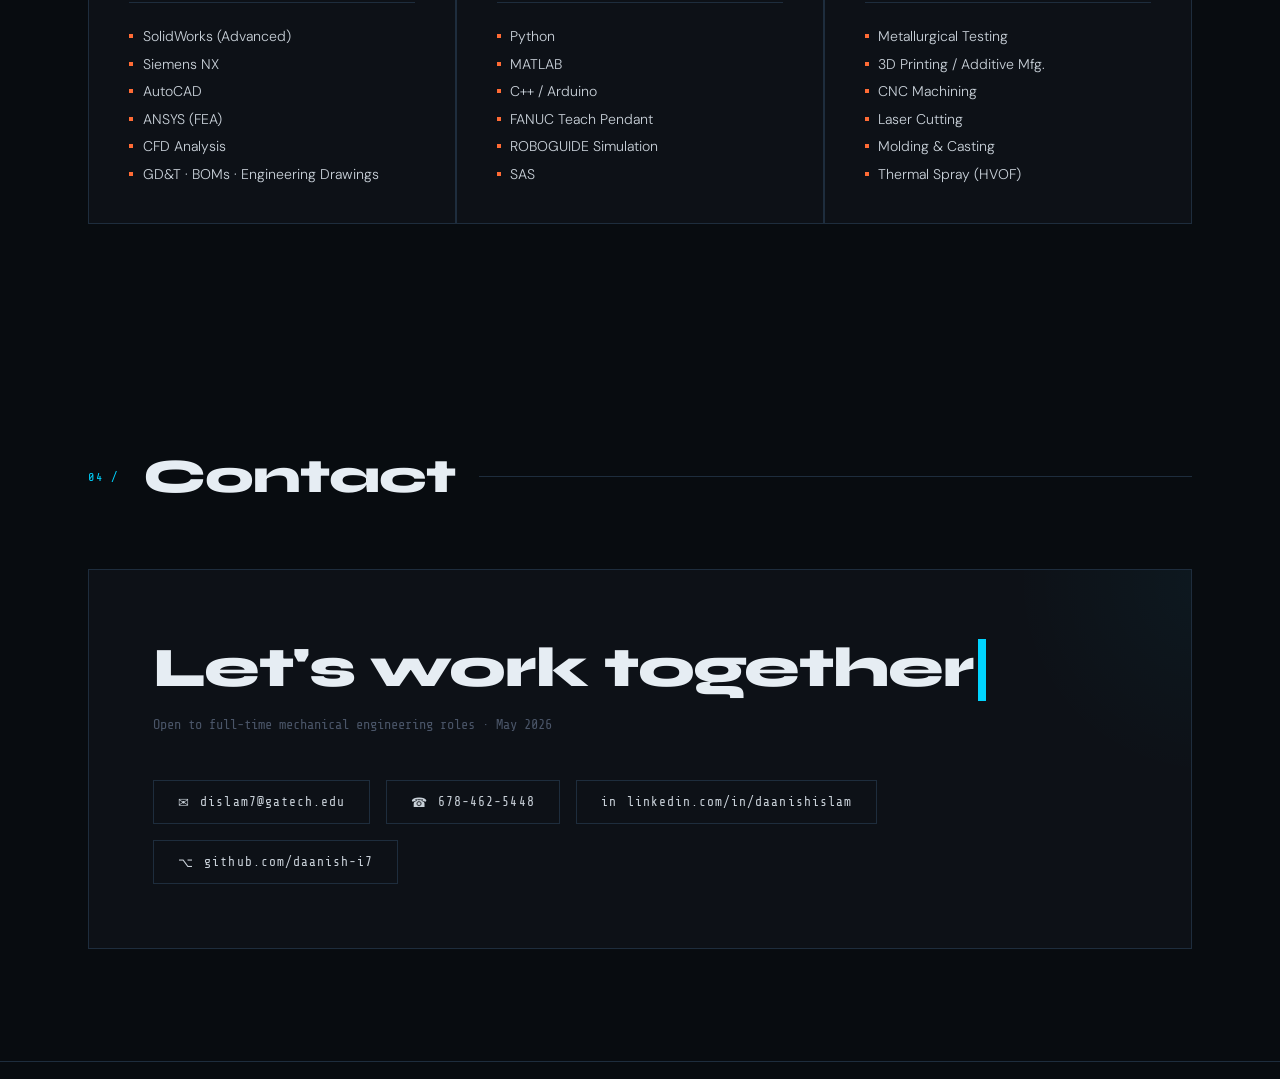
==== commit d6ba501e: "Add files via upload" ====
--- a/index.html
+++ b/index.html
@@ -363,8 +363,8 @@
         </div>
       </div>
 
-      ═══ BANGLADESH STEEL ═══
-      <div class="project-item">
+      <!-- ═══ BANGLADESH STEEL ═══ -->
+      <!-- <div class="project-item">
         <div class="project-header" onclick="toggleProject(this)">
           <div class="project-header-left">
             <div class="project-header-tag">Manufacturing Engineering Intern · May–Jul 2024</div>
@@ -399,7 +399,7 @@
             </div>
           </div>
         </div>
-      </div>
+      </div> -->
 
       <!-- ═══ WATER ENERGY RESEARCH LAB ═══ -->
       <div class="project-item">
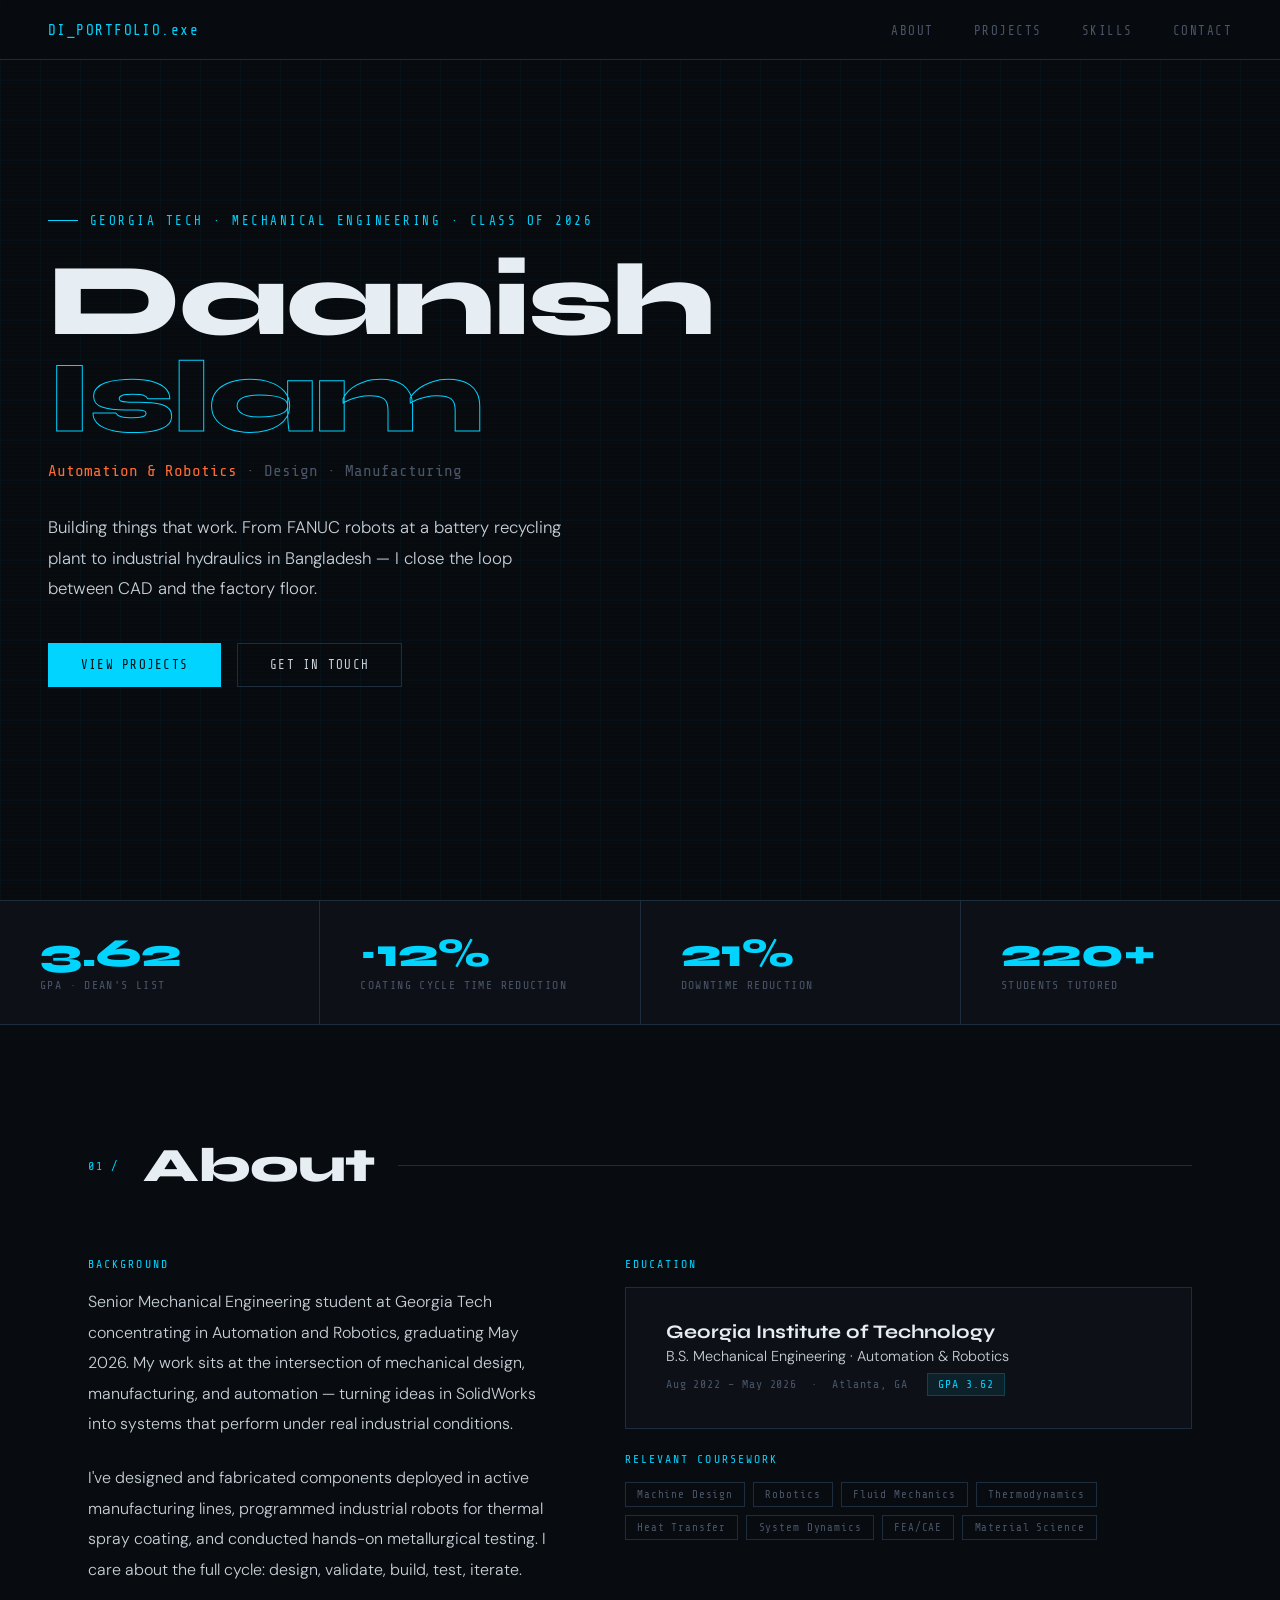
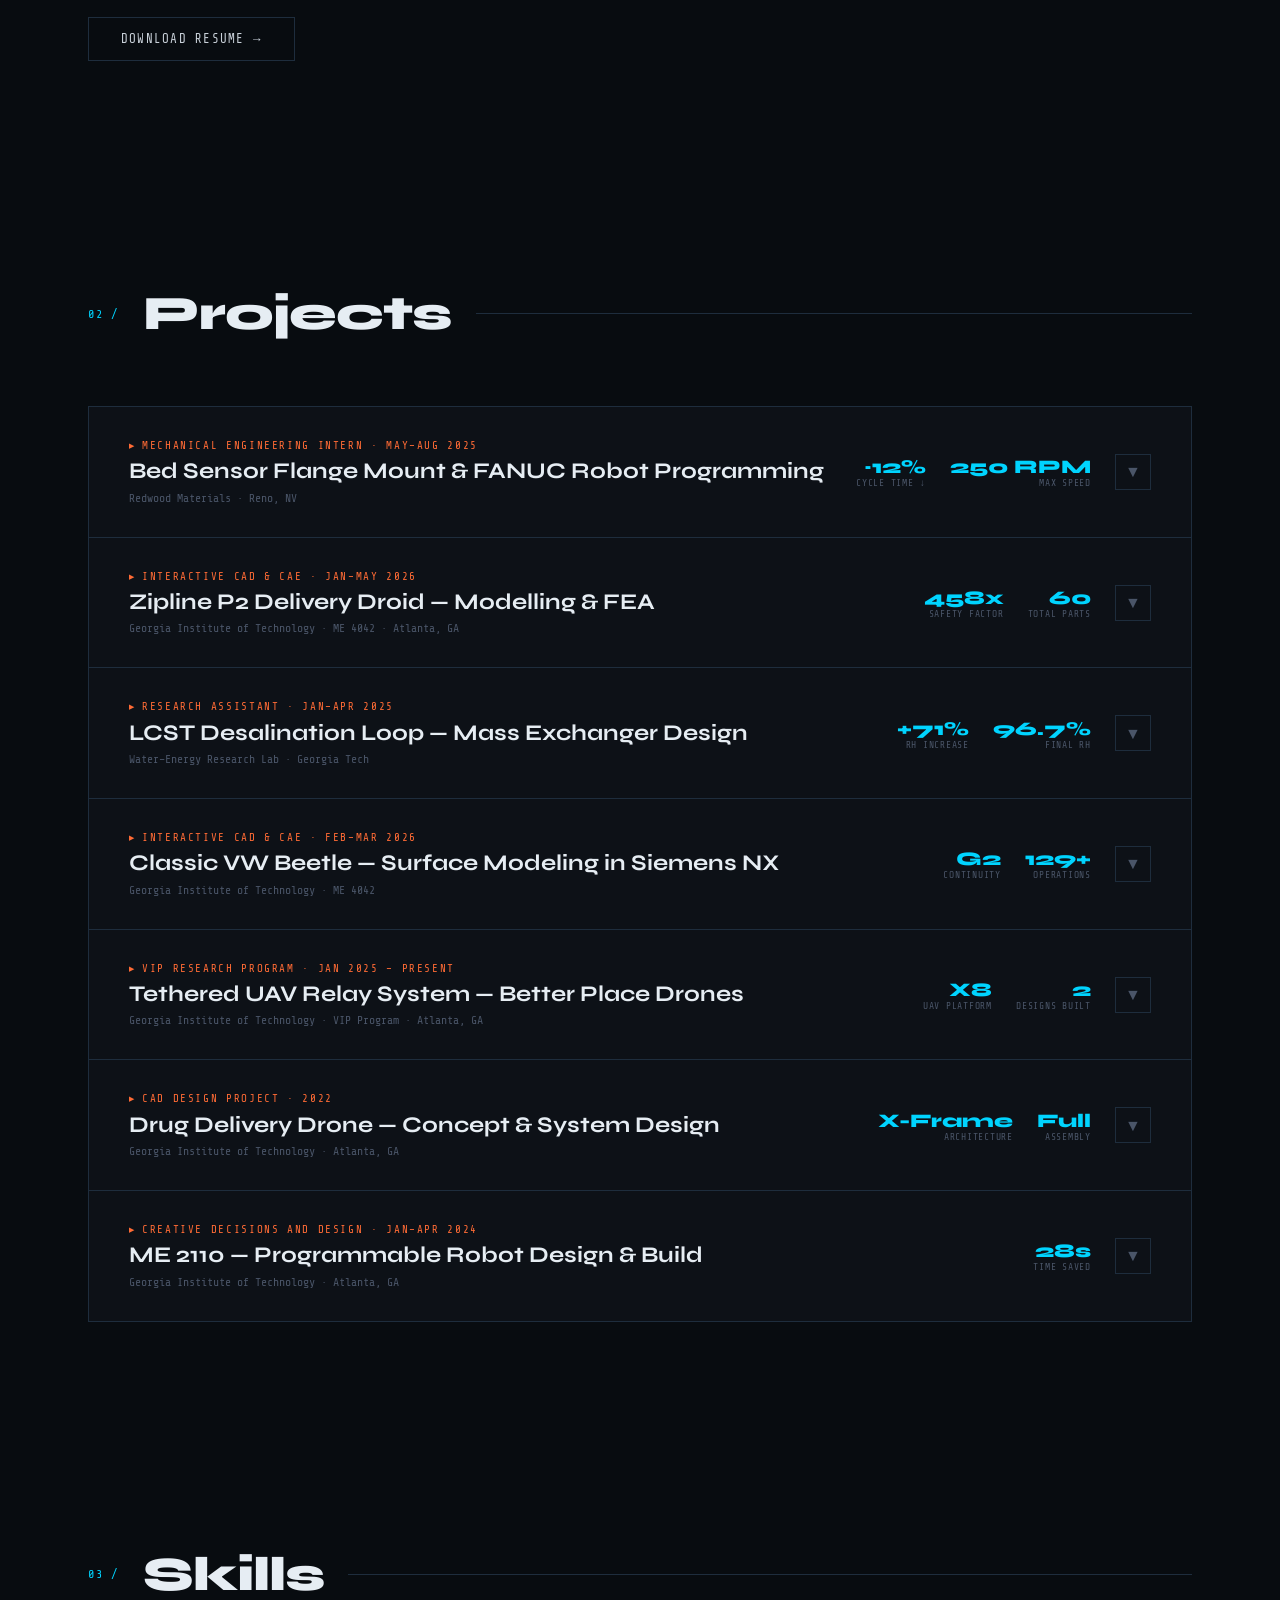
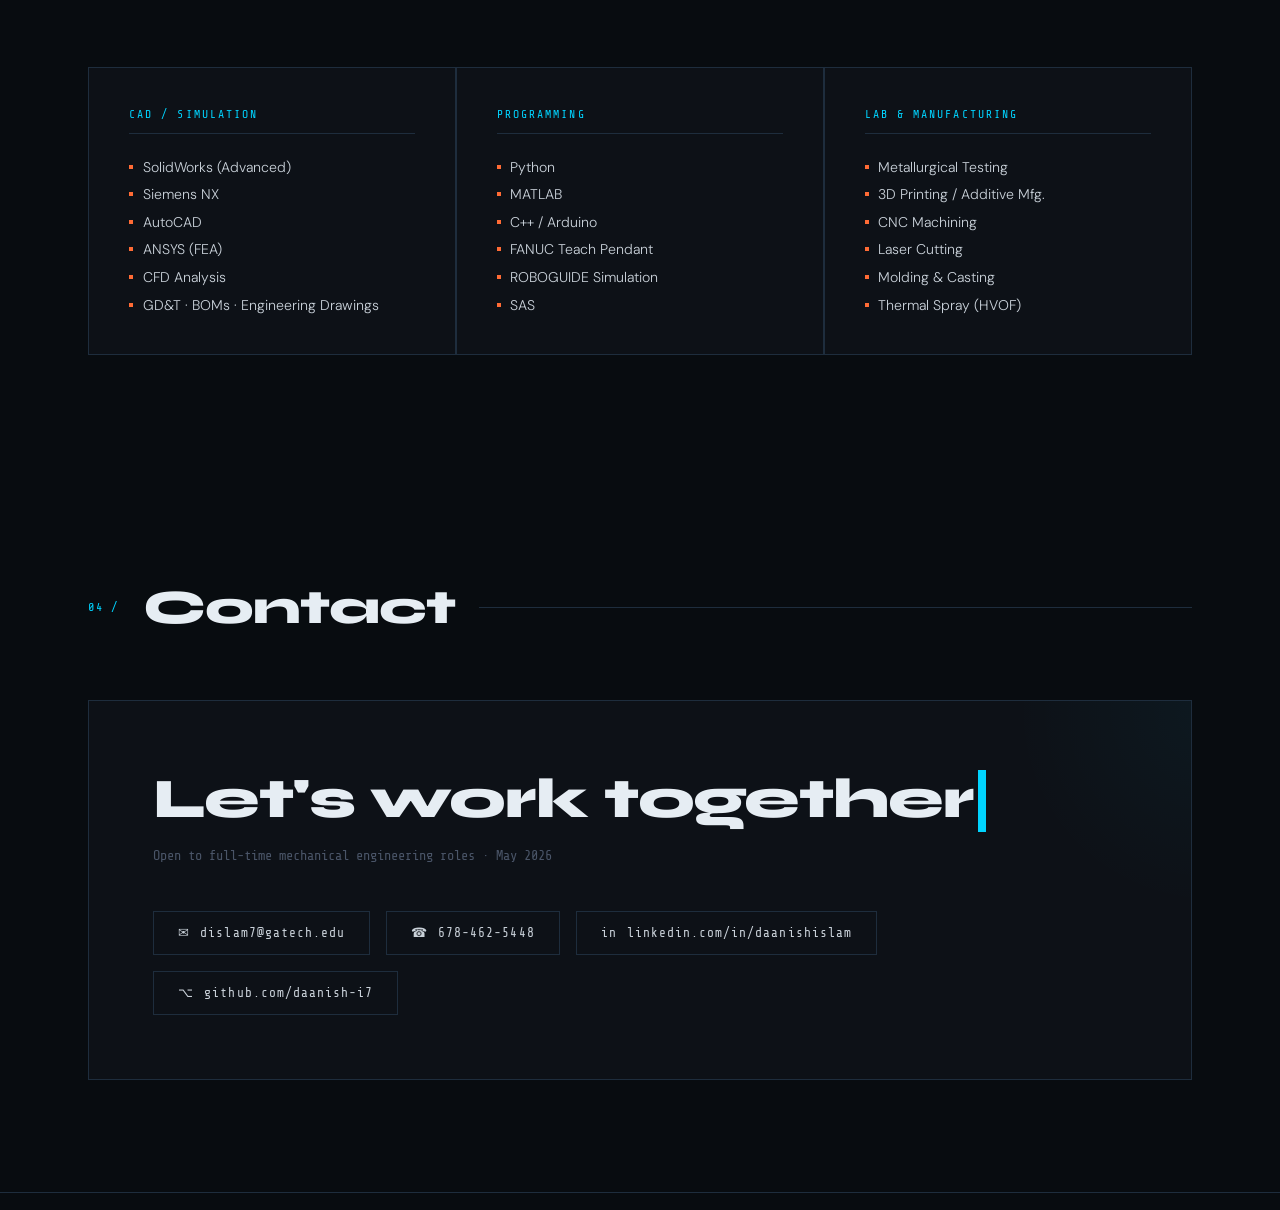
==== commit eb62966c: "Add files via upload" ====
--- a/index.html
+++ b/index.html
@@ -401,6 +401,97 @@
         </div>
       </div> -->
 
+      <!-- ═══ ZIPLINE P2 DROID ═══ -->
+      <div class="project-item">
+        <div class="project-header" onclick="toggleProject(this)">
+          <div class="project-header-left">
+            <div class="project-header-tag">Interactive CAD & CAE · Jan–May 2026</div>
+            <div class="project-header-title">Zipline P2 Delivery Droid — Modelling & FEA</div>
+            <div class="project-header-sub">Georgia Institute of Technology · ME 4042 · Atlanta, GA</div>
+          </div>
+          <div class="project-header-right">
+            <div class="project-header-metrics">
+              <div class="project-header-metric">
+                <div class="project-header-metric-val">458x</div>
+                <div class="project-header-metric-label">Safety Factor</div>
+              </div>
+              <div class="project-header-metric">
+                <div class="project-header-metric-val">60</div>
+                <div class="project-header-metric-label">Total Parts</div>
+              </div>
+            </div>
+            <div class="project-arrow">▼</div>
+          </div>
+        </div>
+        <div class="project-body">
+          <div class="project-body-inner">
+
+            <p class="project-desc">
+              Modelled and analyzed the Zipline P2 delivery droid — the small autonomous sub-vehicle that descends from the main drone to achieve doorstep-level delivery accuracy in urban environments. The droid uses three motors and propellers to counteract wind loads and precisely position itself during descent, and the goal of the project was to accurately replicate its geometry in Siemens NX and perform computational and structural analysis to validate the design against key performance specifications.
+            </p>
+
+            <p class="project-desc">
+              The main body was built from scratch by importing six-sided raster reference images into NX and scaling them to a known bounding box. Bounding curves were generated for half the body and surfaced using Through Curves, Through Curve Meshes, and Studio Surfaces. The resulting half-body sheet was mirrored about the symmetry plane, and all surfaces were sewn into a closed solid. Edge Blend operations were applied along all surface seams to achieve smooth curvature transitions. Following the smooth body creation, Sweep and Extrude subtract operations were used to cut openings for the side propeller assemblies, rear motor bay, light bars, drone feet, front screen, lid, food/medicine compartment, and bay doors — with extruded hinge features added to interface with the lid mechanism.
+            </p>
+
+            <div style="display:grid;grid-template-columns:1fr 1fr;gap:1rem;margin-bottom:2rem;">
+              <div>
+                <img src="zipline-assembly1.jpg" style="width:100%;height:340px;object-fit:contain;background:#0d1117;border:1px solid #1e2d3d;" alt="Zipline Assembly Closed" />
+                <div class="media-label">Full Assembly — Closed Configuration</div>
+              </div>
+              <div>
+                <img src="zipline-assembly2.jpg" style="width:100%;height:340px;object-fit:contain;background:#0d1117;border:1px solid #1e2d3d;" alt="Zipline Assembly Open" />
+                <div class="media-label">Full Assembly — Open Lid Configuration</div>
+              </div>
+            </div>
+
+            <p class="project-desc">
+              The main propeller sub-assembly required the highest modeling complexity in the project. Each blade was defined by sketching cross-sectional airfoil profiles on a series of offset datum planes along the blade span, capturing the varying chord width and twist angle at each station. A Through-Curves loft was applied through all cross-sectional sketches to generate a smooth, twisted blade surface. A single blade was then patterned in a five-instance circular array about the hub axis. The hub itself was modeled as a cylindrical boss with a tapered bore to receive the motor shaft, united with a short collar extrusion. The propeller cover — a cage-like annular guard — was modeled as a circular extrude with a concentric cutout, with radial structural bars patterned circumferentially from a central hub ring to the outer rim. The mounting bracket was modeled as an L-shaped extrusion with edge blends at the internal corner to reduce stress concentration, with bolt patterns on both faces for attachment to the main body and motor rear face.
+            </p>
+
+            <div style="display:grid;grid-template-columns:1fr 1fr;gap:1rem;margin-bottom:2rem;">
+              <div>
+                <img src="zipline-internal.jpg" style="width:100%;height:340px;object-fit:contain;background:#0d1117;border:1px solid #1e2d3d;" alt="Internal Assembly View" />
+                <div class="media-label">Transparent View — Internal Motor & Bay Door Mechanism</div>
+              </div>
+              <div>
+                <img src="zipline-propeller.jpg" style="width:100%;height:340px;object-fit:contain;background:#0d1117;border:1px solid #1e2d3d;" alt="Propeller Sub-Assembly" />
+                <div class="media-label">Main Propeller Sub-Assembly — Twisted Blade Geometry</div>
+              </div>
+            </div>
+
+            <p class="project-desc">
+              The bay door mechanism translates rotational motor output into simultaneous lateral displacement of both delivery bay door panels. The door panels were derived directly from the main body solid using an Extrude subtraction, ensuring geometric consistency between the panel outer faces and the body opening with no fit tolerance issues. Integral rack features were extruded from the inner face of each panel, with trapezoidal gear teeth applied as a patterned extrude cut. A pinion gear was modeled with a circular tooth array and a central through-hole to receive the motor shaft. In the sub-assembly, revolute and translational joints were defined at the shaft axis and panel sliding axes respectively, and a rack-and-pinion motion coupling was applied to enforce equal and opposite panel displacement for a given pinion rotation angle.
+            </p>
+
+            <p class="project-desc">
+              A static structural FEA was performed on the cross-shaped motor mount using Simcenter NX with the Nastran SOL 101 Linear Statics solver. The geometry was meshed with CTETRA(10) 10-node quadratic tetrahedral elements at a global size of 1mm, with local refinement at bolt holes and fillet transitions. Both arm end faces were fully constrained to replicate bolted attachment to the main body, and a 5N uniform pressure was applied to the central motor pocket face in the negative Z direction — consistent with gravitational and dynamic thrust loading. The baseline Aluminum 6061 result at 0.25 inch thickness yielded a maximum von Mises stress of 0.589 MPa against a yield strength of 270 MPa, giving a safety factor of approximately 458. Maximum nodal displacement was 9.412×10⁻⁴ mm, confirming the part operates fully within the elastic regime with negligible deformation. A parametric study was then conducted varying material (Aluminum 6061, Nylon, Titanium Ti-6Al-4V) and arm thickness (0.125, 0.25, 0.375 inches), with results showing that stress is geometry-driven and thickness-dependent, while material selection is governed by stiffness and weight rather than structural necessity.
+            </p>
+
+            <div>
+              <img src="zipline-fea.jpg" style="width:100%;height:420px;object-fit:contain;background:#0d1117;border:1px solid #1e2d3d;" alt="Motor Mount FEA" />
+              <div class="media-label" style="margin-bottom:2rem;">Motor Mount FEA — Von Mises Stress Distribution (Al 6061, 0.25in, Max: 0.589 MPa)</div>
+            </div>
+            <a href="ME_4042_Group_5_Final_Report.pdf" target="_blank" class="btn btn-secondary" style="display:inline-block;margin-bottom:2rem;">View Full Report →</a>
+            <div class="project-metrics">
+              <div class="metric"><div class="metric-val">458x</div><div class="metric-label">Motor Mount Safety Factor</div></div>
+              <div class="metric"><div class="metric-val">114.5N</div><div class="metric-label">CFD Wind Load at 45mph</div></div>
+              <div class="metric"><div class="metric-val">60</div><div class="metric-label">Total Parts in Assembly</div></div>
+              <div class="metric"><div class="metric-val">26</div><div class="metric-label">Unique Part Files</div></div>
+            </div>
+
+            <div class="project-tags">
+              <span class="tag">Siemens NX</span><span class="tag">Surface Modeling</span>
+              <span class="tag">Through Curve Mesh</span><span class="tag">Sew & Solid Body</span>
+              <span class="tag">FEA — Nastran SOL 101</span><span class="tag">CTETRA(10) Mesh</span>
+              <span class="tag">Von Mises Stress</span><span class="tag">CFD — Simcenter 3D Flow</span>
+              <span class="tag">Rack & Pinion Mechanism</span><span class="tag">Parametric Study</span>
+              <span class="tag">Assembly Constraints</span><span class="tag">Wind Load Analysis</span>
+            </div>
+          </div>
+        </div>
+      </div>
+
       <!-- ═══ WATER ENERGY RESEARCH LAB ═══ -->
       <div class="project-item">
         <div class="project-header" onclick="toggleProject(this)">
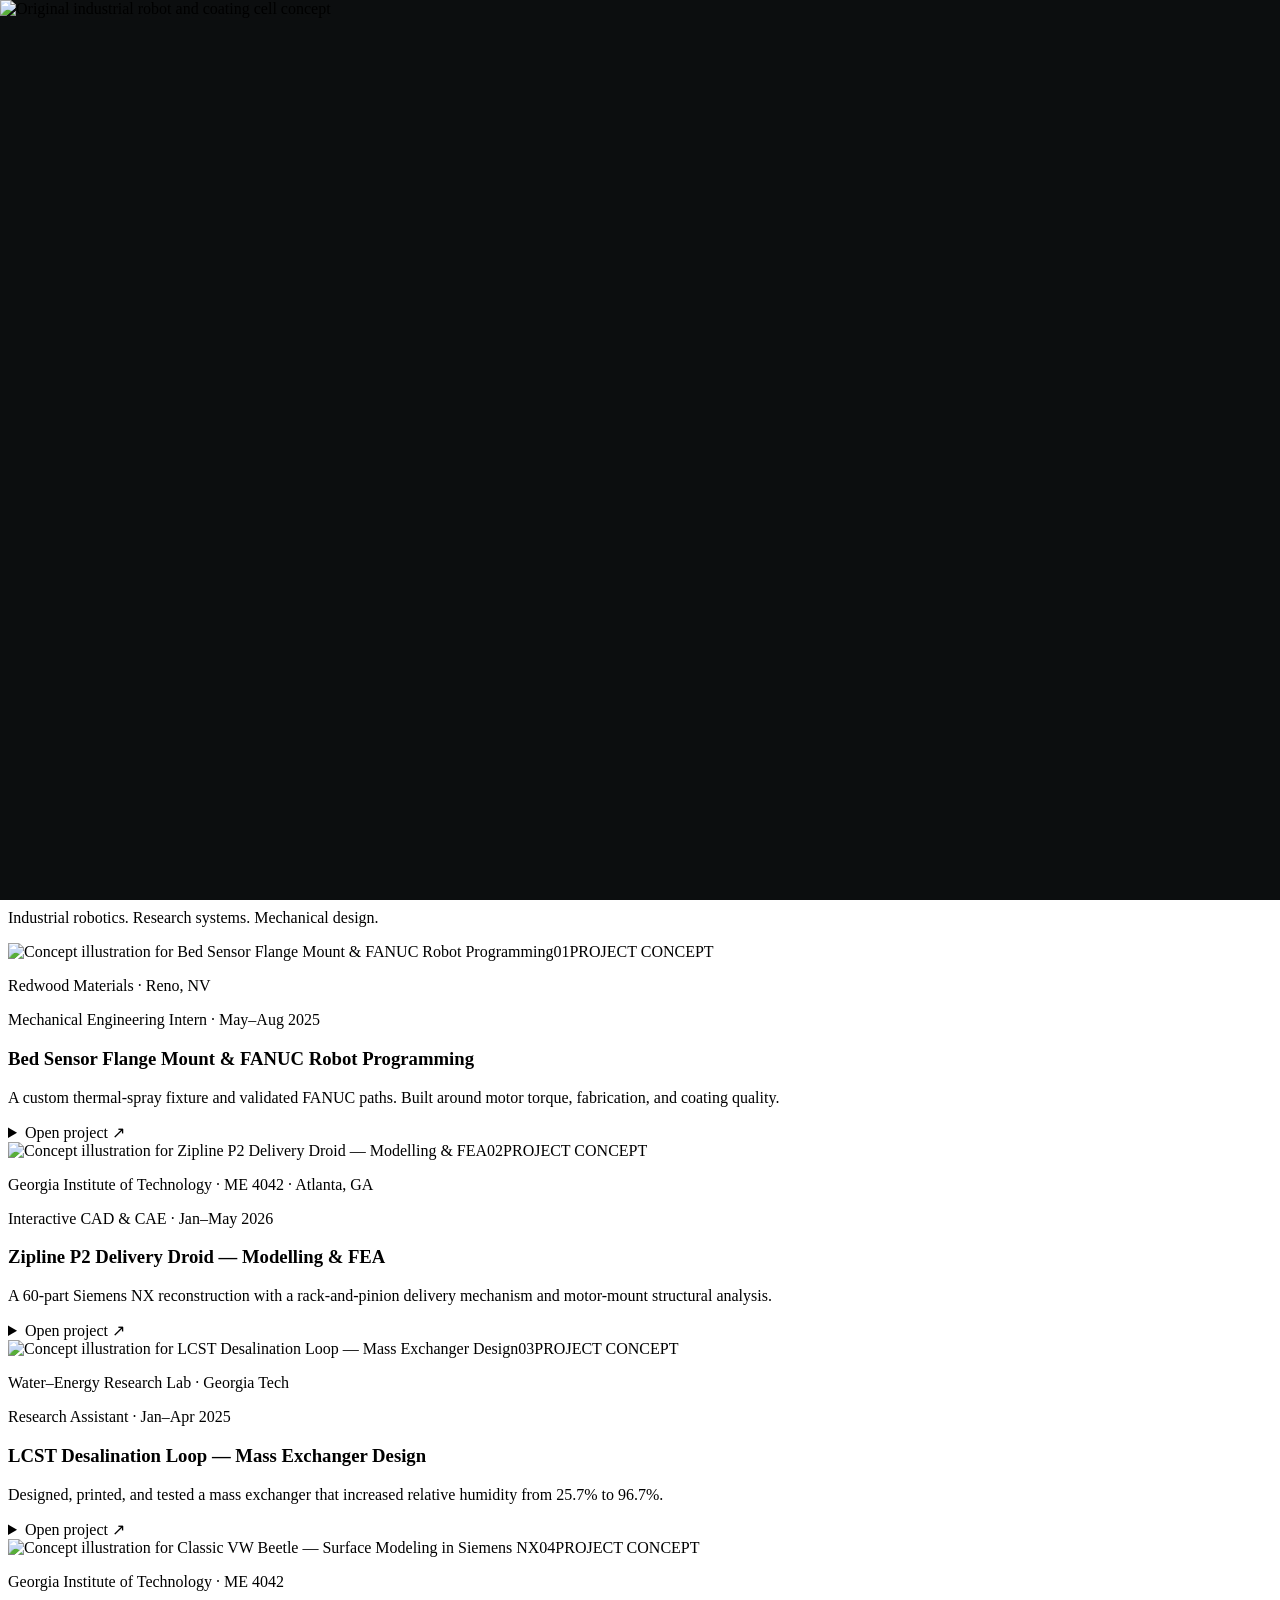
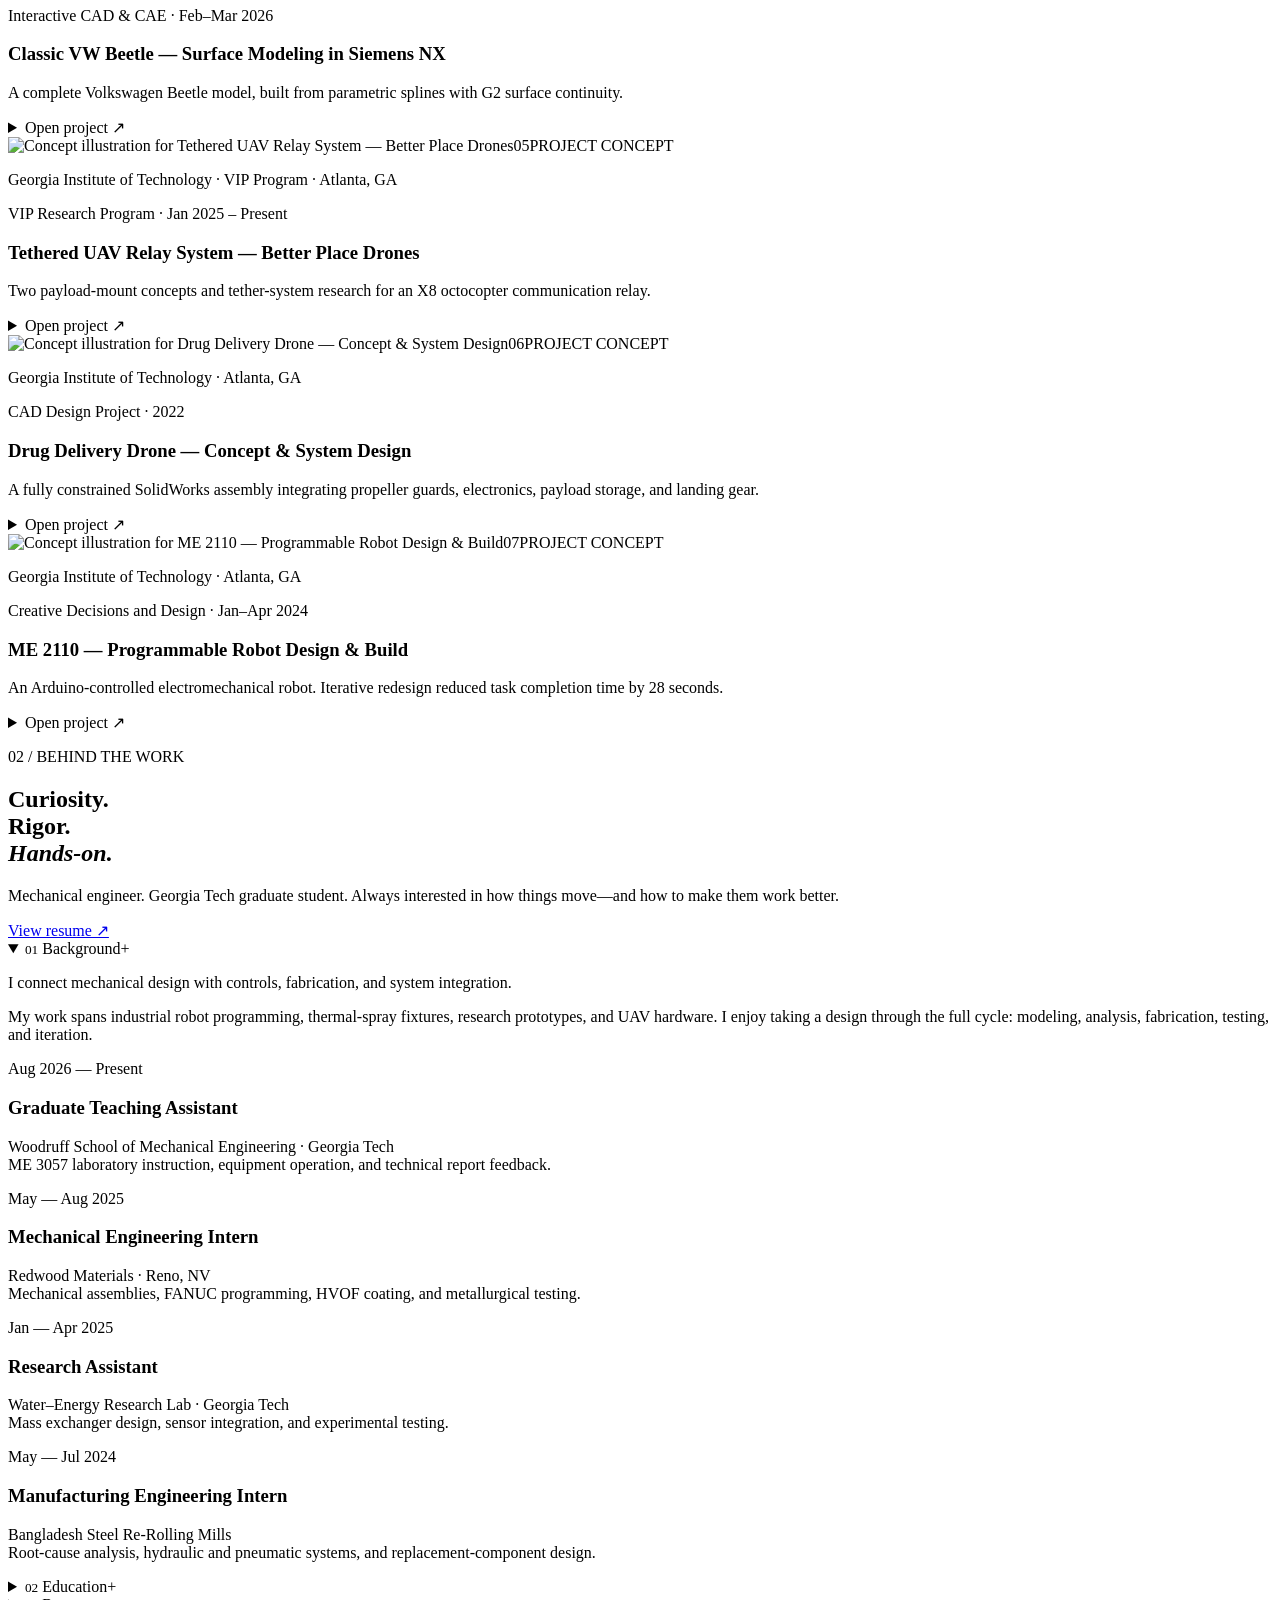
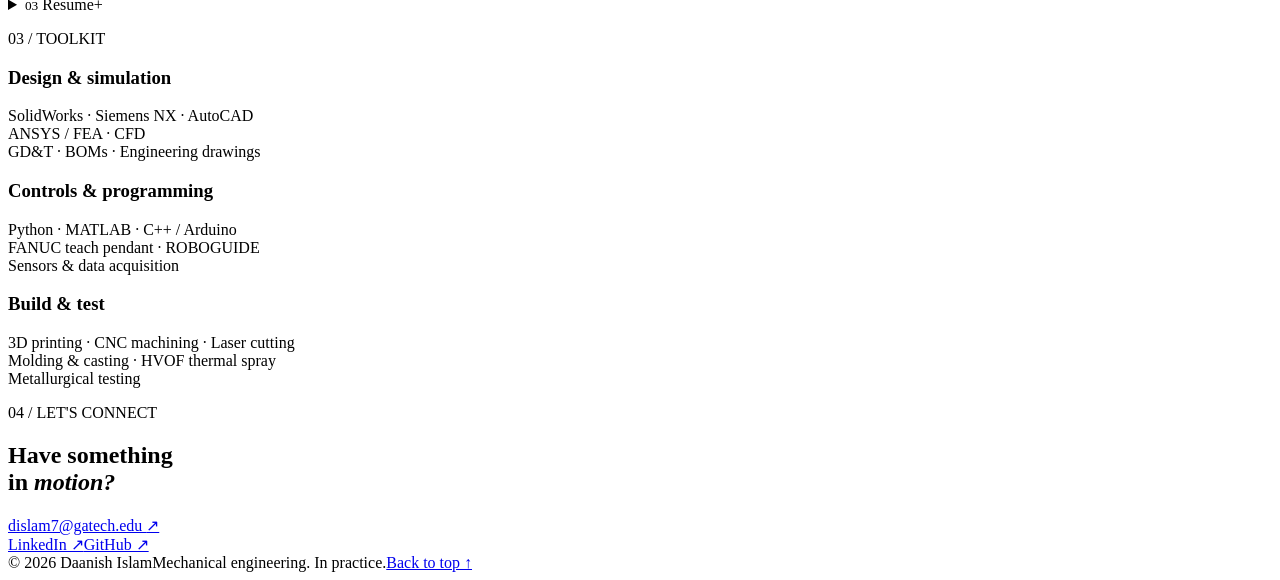
==== commit c58ccf6b: "Add files via upload" ====
--- a/index.html
+++ b/index.html
@@ -1,953 +1,275 @@
-<!DOCTYPE html>
-<html lang="en">
-<head>
-  <meta charset="UTF-8" />
-  <meta name="viewport" content="width=device-width, initial-scale=1.0" />
-  <title>Daanish Islam | Mechanical Engineer</title>
-  <link href="https://fonts.googleapis.com/css2?family=Share+Tech+Mono&family=Syne:wght@400;700;800&family=DM+Sans:wght@300;400;500&display=swap" rel="stylesheet" />
-  <style>
-    :root {
-      --bg: #080c10;
-      --bg2: #0d1117;
-      --surface: #111820;
-      --border: #1e2d3d;
-      --accent: #00d4ff;
-      --accent2: #ff6b35;
-      --text: #c9d1d9;
-      --text-dim: #4a5568;
-      --text-bright: #e6edf3;
-      --mono: 'Share Tech Mono', monospace;
-      --sans: 'DM Sans', sans-serif;
-      --display: 'Syne', sans-serif;
-    }
-
-    * { margin: 0; padding: 0; box-sizing: border-box; }
-    html { scroll-behavior: smooth; }
-    body { background: var(--bg); color: var(--text); font-family: var(--sans); overflow-x: hidden; }
-
-    body::before {
-      content: ''; position: fixed; inset: 0;
-      background-image: linear-gradient(rgba(0,212,255,0.03) 1px, transparent 1px), linear-gradient(90deg, rgba(0,212,255,0.03) 1px, transparent 1px);
-      background-size: 40px 40px; pointer-events: none; z-index: 0;
-    }
-    body::after {
-      content: ''; position: fixed; inset: 0;
-      background: repeating-linear-gradient(0deg, transparent, transparent 2px, rgba(0,0,0,0.08) 2px, rgba(0,0,0,0.08) 4px);
-      pointer-events: none; z-index: 0;
-    }
-
-    nav {
-      position: fixed; top: 0; left: 0; right: 0; z-index: 100;
-      display: flex; justify-content: space-between; align-items: center;
-      padding: 1.2rem 3rem; background: rgba(8,12,16,0.85);
-      backdrop-filter: blur(12px); border-bottom: 1px solid var(--border);
-    }
-    .nav-logo { font-family: var(--mono); font-size: 0.9rem; color: var(--accent); letter-spacing: 0.1em; }
-    .nav-links { display: flex; gap: 2.5rem; list-style: none; }
-    .nav-links a { font-family: var(--mono); font-size: 0.78rem; color: var(--text-dim); text-decoration: none; letter-spacing: 0.12em; text-transform: uppercase; transition: color 0.2s; }
-    .nav-links a:hover { color: var(--accent); }
-
-    .hero { position: relative; min-height: 100vh; display: flex; align-items: center; padding: 0 3rem; z-index: 1; }
-    .hero-content { max-width: 800px; }
-    .hero-tag { font-family: var(--mono); font-size: 0.78rem; color: var(--accent); letter-spacing: 0.2em; text-transform: uppercase; margin-bottom: 1.5rem; display: flex; align-items: center; gap: 0.75rem; animation: fadeUp 0.6s ease both; }
-    .hero-tag::before { content: ''; width: 30px; height: 1px; background: var(--accent); }
-    .hero-name { font-family: var(--display); font-size: clamp(3.5rem, 8vw, 7rem); font-weight: 800; line-height: 0.95; color: var(--text-bright); letter-spacing: -0.02em; margin-bottom: 1rem; animation: fadeUp 0.6s 0.1s ease both; }
-    .hero-name span { color: transparent; -webkit-text-stroke: 1px var(--accent); }
-    .hero-title { font-family: var(--mono); font-size: 1rem; color: var(--text-dim); margin-bottom: 2rem; animation: fadeUp 0.6s 0.2s ease both; }
-    .hero-title .highlight { color: var(--accent2); }
-    .hero-desc { font-size: 1.05rem; line-height: 1.8; color: var(--text); max-width: 520px; margin-bottom: 2.5rem; animation: fadeUp 0.6s 0.3s ease both; font-weight: 300; }
-    .hero-cta { display: flex; gap: 1rem; flex-wrap: wrap; animation: fadeUp 0.6s 0.4s ease both; }
-
-    .btn { font-family: var(--mono); font-size: 0.78rem; letter-spacing: 0.1em; text-transform: uppercase; padding: 0.85rem 2rem; text-decoration: none; border: 1px solid; transition: all 0.2s; cursor: pointer; }
-    .btn-primary { background: var(--accent); color: var(--bg); border-color: var(--accent); }
-    .btn-primary:hover { background: transparent; color: var(--accent); }
-    .btn-secondary { background: transparent; color: var(--text); border-color: var(--border); }
-    .btn-secondary:hover { border-color: var(--accent); color: var(--accent); }
-
-    .stats-bar { position: relative; z-index: 1; display: flex; border-top: 1px solid var(--border); border-bottom: 1px solid var(--border); background: var(--bg2); }
-    .stat { flex: 1; padding: 2rem 2.5rem; border-right: 1px solid var(--border); transition: background 0.3s; }
-    .stat:last-child { border-right: none; }
-    .stat:hover { background: var(--surface); }
-    .stat-num { font-family: var(--display); font-size: 2.5rem; font-weight: 800; color: var(--accent); line-height: 1; margin-bottom: 0.4rem; }
-    .stat-label { font-family: var(--mono); font-size: 0.72rem; color: var(--text-dim); letter-spacing: 0.12em; text-transform: uppercase; }
-
-    section { position: relative; z-index: 1; padding: 7rem 3rem; max-width: 1200px; margin: 0 auto; }
-    .section-header { display: flex; align-items: center; gap: 1.5rem; margin-bottom: 4rem; }
-    .section-num { font-family: var(--mono); font-size: 0.75rem; color: var(--accent); letter-spacing: 0.15em; }
-    .section-title { font-family: var(--display); font-size: clamp(2rem, 4vw, 3rem); font-weight: 800; color: var(--text-bright); letter-spacing: -0.02em; }
-    .section-line { flex: 1; height: 1px; background: var(--border); }
-
-    /* ═══ ACCORDION PROJECT LIST ═══ */
-    .projects-list { border: 1px solid var(--border); }
-
-    .project-item { border-bottom: 1px solid var(--border); }
-    .project-item:last-child { border-bottom: none; }
-
-    .project-header {
-      display: flex; align-items: center; justify-content: space-between;
-      padding: 2rem 2.5rem; cursor: pointer;
-      background: var(--bg2); transition: background 0.2s;
-      user-select: none;
-    }
-    .project-header:hover { background: var(--surface); }
-    .project-header.open { background: var(--surface); border-left: 3px solid var(--accent); }
-
-    .project-header-left { display: flex; flex-direction: column; gap: 0.4rem; }
-
-    .project-header-tag {
-      font-family: var(--mono); font-size: 0.68rem; color: var(--accent2);
-      letter-spacing: 0.15em; text-transform: uppercase;
-      display: flex; align-items: center; gap: 0.4rem;
-    }
-    .project-header-tag::before { content: '▶'; font-size: 0.45rem; }
-
-    .project-header-title {
-      font-family: var(--display); font-size: 1.4rem; font-weight: 700;
-      color: var(--text-bright); line-height: 1.2;
-    }
-
-    .project-header-sub {
-      font-family: var(--mono); font-size: 0.72rem; color: var(--text-dim);
-    }
-
-    .project-header-right { display: flex; align-items: center; gap: 1.5rem; flex-shrink: 0; }
-
-    .project-header-metrics { display: flex; gap: 1.5rem; }
-    .project-header-metric { text-align: right; }
-    .project-header-metric-val { font-family: var(--display); font-size: 1.2rem; font-weight: 800; color: var(--accent); }
-    .project-header-metric-label { font-family: var(--mono); font-size: 0.6rem; color: var(--text-dim); letter-spacing: 0.08em; text-transform: uppercase; }
-
-    .project-arrow {
-      width: 36px; height: 36px; border: 1px solid var(--border);
-      display: flex; align-items: center; justify-content: center;
-      color: var(--text-dim); transition: all 0.3s; flex-shrink: 0;
-      font-size: 1rem;
-    }
-    .project-header:hover .project-arrow { border-color: var(--accent); color: var(--accent); }
-    .project-header.open .project-arrow { border-color: var(--accent); color: var(--accent); transform: rotate(180deg); }
-
-    .project-body {
-      max-height: 0; overflow: hidden;
-      transition: max-height 0.5s cubic-bezier(0.4, 0, 0.2, 1);
-      background: var(--bg2);
-    }
-    .project-body.open { max-height: 9999px; }
-
-    .project-body-inner { padding: 2.5rem 2.5rem 3rem; border-top: 1px solid var(--border); }
-
-    /* reuse existing styles inside accordion */
-    .project-desc { font-size: 0.95rem; line-height: 1.8; color: var(--text); font-weight: 300; margin-bottom: 2rem; }
-    .project-metrics { display: flex; gap: 1.5rem; flex-wrap: wrap; margin-bottom: 2rem; }
-    .metric { display: flex; flex-direction: column; gap: 0.25rem; }
-    .metric-val { font-family: var(--display); font-size: 1.6rem; font-weight: 800; color: var(--accent); }
-    .metric-label { font-family: var(--mono); font-size: 0.65rem; color: var(--text-dim); letter-spacing: 0.1em; text-transform: uppercase; }
-    .project-tags { display: flex; flex-wrap: wrap; gap: 0.5rem; }
-    .tag { font-family: var(--mono); font-size: 0.68rem; color: var(--text-dim); border: 1px solid var(--border); padding: 0.3rem 0.7rem; letter-spacing: 0.08em; transition: all 0.2s; }
-    .tag:hover { border-color: var(--accent); color: var(--accent); }
-    .media-label { font-family: var(--mono); font-size: 0.72rem; color: #4a5568; letter-spacing: 0.1em; text-transform: uppercase; margin-top: 0.5rem; }
-
-    /* SKILLS */
-    .skills-grid { display: grid; grid-template-columns: repeat(3, 1fr); gap: 1.5px; background: var(--border); border: 1px solid var(--border); }
-    .skill-group { background: var(--bg2); padding: 2.5rem; transition: background 0.3s; }
-    .skill-group:hover { background: var(--surface); }
-    .skill-group-title { font-family: var(--mono); font-size: 0.72rem; color: var(--accent); letter-spacing: 0.18em; text-transform: uppercase; margin-bottom: 1.5rem; padding-bottom: 0.75rem; border-bottom: 1px solid var(--border); }
-    .skill-list { display: flex; flex-direction: column; gap: 0.6rem; }
-    .skill-item { font-size: 0.88rem; color: var(--text); font-weight: 300; display: flex; align-items: center; gap: 0.6rem; }
-    .skill-item::before { content: ''; width: 4px; height: 4px; background: var(--accent2); flex-shrink: 0; }
-
-    /* ABOUT */
-    .about-grid { display: grid; grid-template-columns: 1fr 1.2fr; gap: 4rem; align-items: start; }
-    .about-label { font-family: var(--mono); font-size: 0.72rem; color: var(--accent); letter-spacing: 0.18em; text-transform: uppercase; margin-bottom: 1rem; }
-    .about-text { font-size: 1rem; line-height: 1.9; color: var(--text); font-weight: 300; margin-bottom: 1.5rem; }
-    .edu-card { background: var(--bg2); border: 1px solid var(--border); padding: 2rem 2.5rem; margin-bottom: 1px; transition: background 0.3s; }
-    .edu-card:hover { background: var(--surface); }
-    .edu-school { font-family: var(--display); font-size: 1.2rem; font-weight: 700; color: var(--text-bright); margin-bottom: 0.25rem; }
-    .edu-degree { font-size: 0.9rem; color: var(--text); font-weight: 300; margin-bottom: 0.5rem; }
-    .edu-meta { font-family: var(--mono); font-size: 0.72rem; color: var(--text-dim); letter-spacing: 0.08em; }
-    .gpa-badge { display: inline-block; background: rgba(0,212,255,0.08); border: 1px solid rgba(0,212,255,0.2); color: var(--accent); font-family: var(--mono); font-size: 0.72rem; padding: 0.25rem 0.65rem; margin-left: 0.75rem; }
-
-    /* CONTACT */
-    .contact-wrapper { background: var(--bg2); border: 1px solid var(--border); padding: 4rem; position: relative; overflow: hidden; }
-    .contact-wrapper::before { content: ''; position: absolute; top: -50%; right: -20%; width: 400px; height: 400px; background: radial-gradient(circle, rgba(0,212,255,0.04) 0%, transparent 70%); pointer-events: none; }
-    .contact-title { font-family: var(--display); font-size: clamp(2rem, 5vw, 3.5rem); font-weight: 800; color: var(--text-bright); letter-spacing: -0.02em; margin-bottom: 1rem; }
-    .contact-sub { color: var(--text-dim); margin-bottom: 3rem; font-family: var(--mono); font-size: 0.85rem; }
-    .contact-links { display: flex; gap: 1rem; flex-wrap: wrap; }
-    .contact-link { display: flex; align-items: center; gap: 0.65rem; font-family: var(--mono); font-size: 0.8rem; color: var(--text); text-decoration: none; border: 1px solid var(--border); padding: 0.85rem 1.5rem; letter-spacing: 0.08em; transition: all 0.2s; }
-    .contact-link:hover { border-color: var(--accent); color: var(--accent); }
-
-    footer { position: relative; z-index: 1; border-top: 1px solid var(--border); padding: 2rem 3rem; display: flex; justify-content: space-between; align-items: center; }
-    .footer-text { font-family: var(--mono); font-size: 0.72rem; color: var(--text-dim); letter-spacing: 0.08em; }
-
-    @keyframes fadeUp { from { opacity: 0; transform: translateY(20px); } to { opacity: 1; transform: translateY(0); } }
-    .reveal { opacity: 0; transform: translateY(24px); transition: opacity 0.6s ease, transform 0.6s ease; }
-    .reveal.visible { opacity: 1; transform: none; }
-    .cursor { display: inline-block; width: 8px; height: 1.1em; background: var(--accent); margin-left: 4px; animation: blink 1s step-end infinite; vertical-align: text-bottom; }
-    @keyframes blink { 0%, 100% { opacity: 1; } 50% { opacity: 0; } }
-
-    @media (max-width: 768px) {
-      nav { padding: 1rem 1.5rem; }
-      .nav-links { display: none; }
-      .hero { padding: 6rem 1.5rem 3rem; }
-      .stats-bar { flex-direction: column; }
-      .stat { border-right: none; border-bottom: 1px solid var(--border); }
-      section { padding: 4rem 1.5rem; }
-      .project-header { padding: 1.5rem; }
-      .project-header-metrics { display: none; }
-      .project-body-inner { padding: 1.5rem; }
-      .skills-grid { grid-template-columns: 1fr; }
-      .about-grid { grid-template-columns: 1fr; gap: 2rem; }
-      .contact-wrapper { padding: 2rem; }
-      footer { flex-direction: column; gap: 1rem; text-align: center; }
-    }
-  </style>
-</head>
-<body>
-
-  <!-- NAV -->
-  <nav>
-    <div class="nav-logo">DI_PORTFOLIO.exe</div>
-    <ul class="nav-links">
-      <li><a href="#about">About</a></li>
-      <li><a href="#projects">Projects</a></li>
-      <li><a href="#skills">Skills</a></li>
-      <li><a href="#contact">Contact</a></li>
-    </ul>
-  </nav>
-
-  <!-- HERO -->
-  <div class="hero">
-    <div class="hero-content">
-      <div class="hero-tag">Georgia Tech · Mechanical Engineering · Class of 2026</div>
-      <h1 class="hero-name">Daanish<br /><span>Islam</span></h1>
-      <div class="hero-title"><span class="highlight">Automation &amp; Robotics</span> · Design · Manufacturing</div>
-      <p class="hero-desc">Building things that work. From FANUC robots at a battery recycling plant to industrial hydraulics in Bangladesh — I close the loop between CAD and the factory floor.</p>
-      <div class="hero-cta">
-        <a href="#projects" class="btn btn-primary">View Projects</a>
-        <a href="mailto:dislam7@gatech.edu" class="btn btn-secondary">Get In Touch</a>
-      </div>
-    </div>
-  </div>
-
-  <!-- STATS BAR -->
-  <div class="stats-bar">
-    <div class="stat"><div class="stat-num">3.62</div><div class="stat-label">GPA · Dean's List</div></div>
-    <div class="stat"><div class="stat-num">~12%</div><div class="stat-label">Coating Cycle Time Reduction</div></div>
-    <div class="stat"><div class="stat-num">21%</div><div class="stat-label">Downtime Reduction</div></div>
-    <div class="stat"><div class="stat-num">220+</div><div class="stat-label">Students Tutored</div></div>
-  </div>
-
-  <!-- ABOUT -->
-  <section id="about">
-    <div class="section-header">
-      <span class="section-num">01 /</span>
-      <h2 class="section-title">About</h2>
-      <div class="section-line"></div>
-    </div>
-    <div class="about-grid reveal">
-      <div>
-        <div class="about-label">Background</div>
-        <p class="about-text">Senior Mechanical Engineering student at Georgia Tech concentrating in Automation and Robotics, graduating May 2026. My work sits at the intersection of mechanical design, manufacturing, and automation — turning ideas in SolidWorks into systems that perform under real industrial conditions.</p>
-        <p class="about-text">I've designed and fabricated components deployed in active manufacturing lines, programmed industrial robots for thermal spray coating, and conducted hands-on metallurgical testing. I care about the full cycle: design, validate, build, test, iterate.</p>
-        <a href="Daanish_Islam_Resume.pdf" class="btn btn-secondary" style="display:inline-block;margin-top:0.5rem;">Download Resume →</a>
-      </div>
-      <div>
-        <div class="about-label" style="margin-bottom:1rem;">Education</div>
-        <div class="edu-card">
-          <div class="edu-school">Georgia Institute of Technology</div>
-          <div class="edu-degree">B.S. Mechanical Engineering · Automation &amp; Robotics</div>
-          <div class="edu-meta">Aug 2022 – May 2026 &nbsp;·&nbsp; Atlanta, GA <span class="gpa-badge">GPA 3.62</span></div>
-        </div>
-        <div style="margin-top:1.5rem;">
-          <div class="about-label">Relevant Coursework</div>
-          <div class="project-tags" style="margin-top:0.75rem;">
-            <span class="tag">Machine Design</span><span class="tag">Robotics</span>
-            <span class="tag">Fluid Mechanics</span><span class="tag">Thermodynamics</span>
-            <span class="tag">Heat Transfer</span><span class="tag">System Dynamics</span>
-            <span class="tag">FEA/CAE</span><span class="tag">Material Science</span>
-          </div>
-        </div>
-      </div>
-    </div>
-  </section>
-
-  <!-- PROJECTS -->
-  <section id="projects">
-    <div class="section-header">
-      <span class="section-num">02 /</span>
-      <h2 class="section-title">Projects</h2>
-      <div class="section-line"></div>
-    </div>
-
-    <div class="projects-list reveal">
-
-      <!-- ═══ REDWOOD MATERIALS ═══ -->
-      <div class="project-item">
-        <div class="project-header" onclick="toggleProject(this)">
-          <div class="project-header-left">
-            <div class="project-header-tag">Mechanical Engineering Intern · May–Aug 2025</div>
-            <div class="project-header-title">Bed Sensor Flange Mount & FANUC Robot Programming</div>
-            <div class="project-header-sub">Redwood Materials · Reno, NV</div>
-          </div>
-          <div class="project-header-right">
-            <div class="project-header-metrics">
-              <div class="project-header-metric">
-                <div class="project-header-metric-val">~12%</div>
-                <div class="project-header-metric-label">Cycle Time ↓</div>
-              </div>
-              <div class="project-header-metric">
-                <div class="project-header-metric-val">250 RPM</div>
-                <div class="project-header-metric-label">Max Speed</div>
-              </div>
-            </div>
-            <div class="project-arrow">▼</div>
-          </div>
-        </div>
-        <div class="project-body">
-          <div class="project-body-inner">
-            <p class="project-desc">Designed and assembled a custom fixture to spin a bed sensor flange for a thermal spray coating operation. Engineered around real constraints, targeting up to 250 RPM while staying within motor torque limits, selecting 11-gauge mild steel for the rotating section and 2×2 square steel tubing for the fixed stand. Built in tab-and-slot features to simplify welding and assembly, and ran RPM and robot speed calculations across different flange diameters to dial in process parameters.</p>
-
-            <div style="display:grid;grid-template-columns:1fr 1fr;gap:1rem;margin-bottom:2rem;">
-              <div>
-                <img src="assembly.jpg" style="width:100%;height:340px;object-fit:contain;background:#0d1117;border:1px solid #1e2d3d;" alt="Fixture Assembly" />
-                <div class="media-label">SolidWorks Assembly — Bed Sensor Mount</div>
-              </div>
-              <div>
-                <img src="assembly-drawing.jpg" style="width:100%;height:340px;object-fit:contain;background:#0d1117;border:1px solid #1e2d3d;" alt="Assembly Drawing" />
-                <div class="media-label">2D Assembly Drawing — BOM & Exploded View</div>
-              </div>
-            </div>
-
-            <p class="project-desc">Programmed a FANUC robot via teach pendant to coat both the top surface and inner diameter of the flange, and used FANUC ROBOGUIDE to simulate and validate spray paths. Supported coating quality verification to confirm thickness met target; final coating landed in the 240–320 micron range. Part of a broader HVOF thermal spray operation that improved coating cycle time by ~12%.</p>
-
-            <div style="display:grid;grid-template-columns:1fr 1fr;gap:1rem;margin-bottom:2rem;">
-              <div>
-                <div style="position:relative;padding-bottom:120%;height:0;overflow:hidden;border:1px solid #1e2d3d;">
-                  <iframe style="position:absolute;top:0;left:0;width:100%;height:100%;" src="https://www.youtube.com/embed/eI6Ww2LsbVc" frameborder="0" allowfullscreen></iframe>
-                </div>
-                <div class="media-label">FANUC Robot — Coating Plate</div>
-              </div>
-              <div>
-                <div style="position:relative;padding-bottom:120%;height:0;overflow:hidden;border:1px solid #1e2d3d;">
-                  <iframe style="position:absolute;top:0;left:0;width:100%;height:100%;" src="https://www.youtube.com/embed/OQbHTClUJ6A" frameborder="0" allowfullscreen></iframe>
-                </div>
-                <div class="media-label">FANUC Robot — Coating Flange</div>
-              </div>
-            </div>
-
-            <div>
-              <img src="Coated-flange.jpg" style="width:100%;height:400px;object-fit:contain;background:#0d1117;border:1px solid #1e2d3d;" alt="Coated Flange" />
-              <div class="media-label" style="margin-bottom:2rem;">Coated Flange — 240–320μm Thickness</div>
-            </div>
-
-            <p class="project-desc">Conducted metallurgy-based testing to verify coating quality, including microhardness, surface roughness, tensile, and adhesion tests, confirming coating thickness in the 200–400 micron range and proper material hardness. Streamlined the testing workflow, cutting total process time from 9 to 7 hours.</p>
-
-            <div>
-              <img src="metallurgy.jpg" style="width:100%;height:400px;object-fit:contain;background:#0d1117;border:1px solid #1e2d3d;" alt="Metallurgy Testing" />
-              <div class="media-label" style="margin-bottom:2rem;">Metallurgy Testing — Hardness & Roughness Verification</div>
-            </div>
-
-            <div class="project-metrics">
-              <div class="metric"><div class="metric-val">~12%</div><div class="metric-label">Cycle Time Reduction</div></div>
-              <div class="metric"><div class="metric-val">250 RPM</div><div class="metric-label">Max Fixture Speed</div></div>
-              <div class="metric"><div class="metric-val">240–320μm</div><div class="metric-label">Coating Thickness</div></div>
-              <div class="metric"><div class="metric-val">2 hrs</div><div class="metric-label">Testing Time Saved</div></div>
-            </div>
-
-            <div class="project-tags">
-              <span class="tag">SolidWorks</span><span class="tag">FANUC Robot</span><span class="tag">Teach Pendant</span>
-              <span class="tag">ROBOGUIDE</span><span class="tag">HVOF Coating</span><span class="tag">11-Gauge Mild Steel</span>
-              <span class="tag">Tab-and-Slot Welding</span><span class="tag">GD&T</span><span class="tag">Microhardness Testing</span>
-              <span class="tag">Surface Roughness</span><span class="tag">Tensile & Adhesion Testing</span><span class="tag">Metallurgy</span>
-            </div>
-          </div>
-        </div>
-      </div>
-
-      <!-- ═══ BANGLADESH STEEL ═══ -->
-      <!-- <div class="project-item">
-        <div class="project-header" onclick="toggleProject(this)">
-          <div class="project-header-left">
-            <div class="project-header-tag">Manufacturing Engineering Intern · May–Jul 2024</div>
-            <div class="project-header-title">Bangladesh Steel Re-Rolling Mills</div>
-            <div class="project-header-sub">Bangladesh · Large-Scale Steel Manufacturing</div>
-          </div>
-          <div class="project-header-right">
-            <div class="project-header-metrics">
-              <div class="project-header-metric">
-                <div class="project-header-metric-val">21%</div>
-                <div class="project-header-metric-label">Downtime ↓</div>
-              </div>
-              <div class="project-header-metric">
-                <div class="project-header-metric-val">3–5 days</div>
-                <div class="project-header-metric-label">Lead Time ↓</div>
-              </div>
-            </div>
-            <div class="project-arrow">▼</div>
-          </div>
-        </div>
-        <div class="project-body">
-          <div class="project-body-inner">
-            <p class="project-desc">Led root cause analysis on recurring failures across hydraulic, pneumatic, and cooling systems — identifying valve wear and pressure inconsistencies across the production line. Designed and fabricated replacement valves, jigs, and lifting fixtures in SolidWorks; used CFD analysis to optimize flow performance and maintenance accessibility. Tracked procurement and material flow under ISO 9001 procedures, identifying bottlenecks in vendor coordination that directly reduced equipment replacement lead times.</p>
-            <div class="project-metrics">
-              <div class="metric"><div class="metric-val">21%</div><div class="metric-label">Unplanned Downtime Reduction</div></div>
-              <div class="metric"><div class="metric-val">3–5 days</div><div class="metric-label">Lead Time Reduced</div></div>
-            </div>
-            <div class="project-tags">
-              <span class="tag">SolidWorks</span><span class="tag">CFD Analysis</span><span class="tag">Hydraulic Systems</span>
-              <span class="tag">Pneumatic Systems</span><span class="tag">Root Cause Analysis</span><span class="tag">ISO 9001</span>
-              <span class="tag">Fabrication</span>
-            </div>
-          </div>
-        </div>
-      </div> -->
-
-      <!-- ═══ ZIPLINE P2 DROID ═══ -->
-      <div class="project-item">
-        <div class="project-header" onclick="toggleProject(this)">
-          <div class="project-header-left">
-            <div class="project-header-tag">Interactive CAD & CAE · Jan–May 2026</div>
-            <div class="project-header-title">Zipline P2 Delivery Droid — Modelling & FEA</div>
-            <div class="project-header-sub">Georgia Institute of Technology · ME 4042 · Atlanta, GA</div>
-          </div>
-          <div class="project-header-right">
-            <div class="project-header-metrics">
-              <div class="project-header-metric">
-                <div class="project-header-metric-val">458x</div>
-                <div class="project-header-metric-label">Safety Factor</div>
-              </div>
-              <div class="project-header-metric">
-                <div class="project-header-metric-val">60</div>
-                <div class="project-header-metric-label">Total Parts</div>
-              </div>
-            </div>
-            <div class="project-arrow">▼</div>
-          </div>
-        </div>
-        <div class="project-body">
-          <div class="project-body-inner">
-
-            <p class="project-desc">
-              Modelled and analyzed the Zipline P2 delivery droid — the small autonomous sub-vehicle that descends from the main drone to achieve doorstep-level delivery accuracy in urban environments. The droid uses three motors and propellers to counteract wind loads and precisely position itself during descent, and the goal of the project was to accurately replicate its geometry in Siemens NX and perform computational and structural analysis to validate the design against key performance specifications.
-            </p>
-
-            <p class="project-desc">
-              The main body was built from scratch by importing six-sided raster reference images into NX and scaling them to a known bounding box. Bounding curves were generated for half the body and surfaced using Through Curves, Through Curve Meshes, and Studio Surfaces. The resulting half-body sheet was mirrored about the symmetry plane, and all surfaces were sewn into a closed solid. Edge Blend operations were applied along all surface seams to achieve smooth curvature transitions. Following the smooth body creation, Sweep and Extrude subtract operations were used to cut openings for the side propeller assemblies, rear motor bay, light bars, drone feet, front screen, lid, food/medicine compartment, and bay doors — with extruded hinge features added to interface with the lid mechanism.
-            </p>
-
-            <div style="display:grid;grid-template-columns:1fr 1fr;gap:1rem;margin-bottom:2rem;">
-              <div>
-                <img src="zipline-assembly1.jpg" style="width:100%;height:340px;object-fit:contain;background:#0d1117;border:1px solid #1e2d3d;" alt="Zipline Assembly Closed" />
-                <div class="media-label">Full Assembly — Closed Configuration</div>
-              </div>
-              <div>
-                <img src="zipline-assembly2.jpg" style="width:100%;height:340px;object-fit:contain;background:#0d1117;border:1px solid #1e2d3d;" alt="Zipline Assembly Open" />
-                <div class="media-label">Full Assembly — Open Lid Configuration</div>
-              </div>
-            </div>
-
-            <p class="project-desc">
-              The main propeller sub-assembly required the highest modeling complexity in the project. Each blade was defined by sketching cross-sectional airfoil profiles on a series of offset datum planes along the blade span, capturing the varying chord width and twist angle at each station. A Through-Curves loft was applied through all cross-sectional sketches to generate a smooth, twisted blade surface. A single blade was then patterned in a five-instance circular array about the hub axis. The hub itself was modeled as a cylindrical boss with a tapered bore to receive the motor shaft, united with a short collar extrusion. The propeller cover — a cage-like annular guard — was modeled as a circular extrude with a concentric cutout, with radial structural bars patterned circumferentially from a central hub ring to the outer rim. The mounting bracket was modeled as an L-shaped extrusion with edge blends at the internal corner to reduce stress concentration, with bolt patterns on both faces for attachment to the main body and motor rear face.
-            </p>
-
-            <div style="display:grid;grid-template-columns:1fr 1fr;gap:1rem;margin-bottom:2rem;">
-              <div>
-                <img src="zipline-internal.jpg" style="width:100%;height:340px;object-fit:contain;background:#0d1117;border:1px solid #1e2d3d;" alt="Internal Assembly View" />
-                <div class="media-label">Transparent View — Internal Motor & Bay Door Mechanism</div>
-              </div>
-              <div>
-                <img src="zipline-propeller.jpg" style="width:100%;height:340px;object-fit:contain;background:#0d1117;border:1px solid #1e2d3d;" alt="Propeller Sub-Assembly" />
-                <div class="media-label">Main Propeller Sub-Assembly — Twisted Blade Geometry</div>
-              </div>
-            </div>
-
-            <p class="project-desc">
-              The bay door mechanism translates rotational motor output into simultaneous lateral displacement of both delivery bay door panels. The door panels were derived directly from the main body solid using an Extrude subtraction, ensuring geometric consistency between the panel outer faces and the body opening with no fit tolerance issues. Integral rack features were extruded from the inner face of each panel, with trapezoidal gear teeth applied as a patterned extrude cut. A pinion gear was modeled with a circular tooth array and a central through-hole to receive the motor shaft. In the sub-assembly, revolute and translational joints were defined at the shaft axis and panel sliding axes respectively, and a rack-and-pinion motion coupling was applied to enforce equal and opposite panel displacement for a given pinion rotation angle.
-            </p>
-
-            <p class="project-desc">
-              A static structural FEA was performed on the cross-shaped motor mount using Simcenter NX with the Nastran SOL 101 Linear Statics solver. The geometry was meshed with CTETRA(10) 10-node quadratic tetrahedral elements at a global size of 1mm, with local refinement at bolt holes and fillet transitions. Both arm end faces were fully constrained to replicate bolted attachment to the main body, and a 5N uniform pressure was applied to the central motor pocket face in the negative Z direction — consistent with gravitational and dynamic thrust loading. The baseline Aluminum 6061 result at 0.25 inch thickness yielded a maximum von Mises stress of 0.589 MPa against a yield strength of 270 MPa, giving a safety factor of approximately 458. Maximum nodal displacement was 9.412×10⁻⁴ mm, confirming the part operates fully within the elastic regime with negligible deformation. A parametric study was then conducted varying material (Aluminum 6061, Nylon, Titanium Ti-6Al-4V) and arm thickness (0.125, 0.25, 0.375 inches), with results showing that stress is geometry-driven and thickness-dependent, while material selection is governed by stiffness and weight rather than structural necessity.
-            </p>
-
-            <div>
-              <img src="zipline-fea.jpg" style="width:100%;height:420px;object-fit:contain;background:#0d1117;border:1px solid #1e2d3d;" alt="Motor Mount FEA" />
-              <div class="media-label" style="margin-bottom:2rem;">Motor Mount FEA — Von Mises Stress Distribution (Al 6061, 0.25in, Max: 0.589 MPa)</div>
-            </div>
-            <a href="ME_4042_Group_5_Final_Report.pdf" target="_blank" class="btn btn-secondary" style="display:inline-block;margin-bottom:2rem;">View Full Report →</a>
-            <div class="project-metrics">
-              <div class="metric"><div class="metric-val">458x</div><div class="metric-label">Motor Mount Safety Factor</div></div>
-              <div class="metric"><div class="metric-val">114.5N</div><div class="metric-label">CFD Wind Load at 45mph</div></div>
-              <div class="metric"><div class="metric-val">60</div><div class="metric-label">Total Parts in Assembly</div></div>
-              <div class="metric"><div class="metric-val">26</div><div class="metric-label">Unique Part Files</div></div>
-            </div>
-
-            <div class="project-tags">
-              <span class="tag">Siemens NX</span><span class="tag">Surface Modeling</span>
-              <span class="tag">Through Curve Mesh</span><span class="tag">Sew & Solid Body</span>
-              <span class="tag">FEA — Nastran SOL 101</span><span class="tag">CTETRA(10) Mesh</span>
-              <span class="tag">Von Mises Stress</span><span class="tag">CFD — Simcenter 3D Flow</span>
-              <span class="tag">Rack & Pinion Mechanism</span><span class="tag">Parametric Study</span>
-              <span class="tag">Assembly Constraints</span><span class="tag">Wind Load Analysis</span>
-            </div>
-          </div>
-        </div>
-      </div>
-
-      <!-- ═══ WATER ENERGY RESEARCH LAB ═══ -->
-      <div class="project-item">
-        <div class="project-header" onclick="toggleProject(this)">
-          <div class="project-header-left">
-            <div class="project-header-tag">Research Assistant · Jan–Apr 2025</div>
-            <div class="project-header-title">LCST Desalination Loop — Mass Exchanger Design</div>
-            <div class="project-header-sub">Water–Energy Research Lab · Georgia Tech</div>
-          </div>
-          <div class="project-header-right">
-            <div class="project-header-metrics">
-              <div class="project-header-metric">
-                <div class="project-header-metric-val">+71%</div>
-                <div class="project-header-metric-label">RH Increase</div>
-              </div>
-              <div class="project-header-metric">
-                <div class="project-header-metric-val">96.7%</div>
-                <div class="project-header-metric-label">Final RH</div>
-              </div>
-            </div>
-            <div class="project-arrow">▼</div>
-          </div>
-        </div>
-        <div class="project-body">
-          <div class="project-body-inner">
-            <p class="project-desc">Designed and 3D printed mass exchanger components for a Single Stage LCST (Lower Critical Solution Temperature) desalination loop — a thermally-driven process that separates water from brine using a polymer solution that phase-shifts at a critical temperature. The system cycles brine through warm solution (WS) and water recovery (WR) stages, with air pumps driving humid air across mass exchanger beds while humidity (RH), temperature (T), and flow (F) sensors monitor conditions at each node.</p>
-
-            <div>
-              <img src="Process-diagram.jpg" style="width:100%;height:420px;object-fit:contain;background:#0d1117;border:1px solid #1e2d3d;" alt="LCST Process Diagram" />
-              <div class="media-label" style="margin-bottom:2rem;">Single Stage LCST Process Diagram — Water–Energy Research Lab, Georgia Tech</div>
-            </div>
-
-            <p class="project-desc">Using SolidWorks, designed detailed CAD models of the mass exchanger components and integrated mounting features for humidity and pressure sensors, control valves, a motor, and a water pump. All components were 3D printed in-house and assembled into a functional test loop. Used Sensirion sensors for real-time humidity and temperature data acquisition throughout testing.</p>
-
-            <div style="display:grid;grid-template-columns:1fr 1fr;gap:1rem;margin-bottom:2rem;">
-              <div>
-                <img src="Fixture-CAD.jpg" style="width:100%;height:420px;object-fit:contain;background:#0d1117;border:1px solid #1e2d3d;" alt="Fixture CAD" />
-                <div class="media-label">SolidWorks CAD — Mass Exchanger Components</div>
-              </div>
-              <div>
-                <img src="Physical-setup.jpg" style="width:100%;height:420px;object-fit:contain;background:#0d1117;border:1px solid #1e2d3d;" alt="Physical Setup" />
-                <div class="media-label">Physical Test Setup — Assembled Loop</div>
-              </div>
-            </div>
-
-            <p class="project-desc">Built and tested multiple configurations of the mass exchanger to evaluate desalination performance, mass exchange efficiency, and leakage control under varying conditions. Each configuration informed design iterations, adjusting geometry, seal interfaces, and flow paths, to progressively improve system performance.</p>
-
-            <div style="display:flex;justify-content:center;margin-bottom:2rem;">
-              <div style="width:25%;">
-                <div style="position:relative;padding-bottom:177%;height:0;overflow:hidden;border:1px solid #1e2d3d;">
-                  <iframe style="position:absolute;top:0;left:0;width:100%;height:100%;" src="https://www.youtube.com/embed/hdqdSR90lYM" frameborder="0" allowfullscreen></iframe>
-                </div>
-                <div class="media-label">Live System — Flow Test</div>
-              </div>
-            </div>
-
-            <p class="project-desc">The final configuration achieved a relative humidity increase from 25.7% to 96.7%, validating the mass exchanger's ability to drive effective moisture transfer across the loop.</p>
-
-            <div>
-              <img src="RH-result.jpg" style="width:100%;height:360px;object-fit:contain;background:#0d1117;border:1px solid #1e2d3d;" alt="RH Result" />
-              <div class="media-label" style="margin-bottom:2rem;">Relative Humidity Result — 25.7% to 96.7%</div>
-            </div>
-
-            <div class="project-metrics">
-              <div class="metric"><div class="metric-val">25.7%</div><div class="metric-label">Initial Relative Humidity</div></div>
-              <div class="metric"><div class="metric-val">96.7%</div><div class="metric-label">Final Relative Humidity</div></div>
-              <div class="metric"><div class="metric-val">+71%</div><div class="metric-label">RH Increase Achieved</div></div>
-              <div class="metric"><div class="metric-val">2+</div><div class="metric-label">Configurations Tested</div></div>
-            </div>
-
-            <div class="project-tags">
-              <span class="tag">SolidWorks</span><span class="tag">3D Printing</span><span class="tag">LCST Desalination</span>
-              <span class="tag">Mass Exchanger Design</span><span class="tag">Sensirion Sensors</span><span class="tag">Humidity Sensing</span>
-              <span class="tag">Pressure Sensors</span><span class="tag">Data Analysis</span><span class="tag">Iterative Design</span>
-            </div>
-          </div>
-        </div>
-      </div>
-
-      <!-- ═══ VW BEETLE ═══ -->
-      <div class="project-item">
-        <div class="project-header" onclick="toggleProject(this)">
-          <div class="project-header-left">
-            <div class="project-header-tag">Interactive CAD & CAE · Feb–Mar 2026</div>
-            <div class="project-header-title">Classic VW Beetle — Surface Modeling in Siemens NX</div>
-            <div class="project-header-sub">Georgia Institute of Technology · ME 4042</div>
-          </div>
-          <div class="project-header-right">
-            <div class="project-header-metrics">
-              <div class="project-header-metric">
-                <div class="project-header-metric-val">G2</div>
-                <div class="project-header-metric-label">Continuity</div>
-              </div>
-              <div class="project-header-metric">
-                <div class="project-header-metric-val">129+</div>
-                <div class="project-header-metric-label">Operations</div>
-              </div>
-            </div>
-            <div class="project-arrow">▼</div>
-          </div>
-        </div>
-        <div class="project-body">
-          <div class="project-body-inner">
-            <p class="project-desc">Designed a full 3D model of a classic Volkswagen Beetle in Siemens NX, starting from scratch using spline-based wireframe construction and building up to a complete solid body assembly. The project required generating all geometry from parametric curves — no imported bodies — forcing every surface patch, blend, and transition to be explicitly defined and modifiable.</p>
-
-            <div style="display:grid;grid-template-columns:1fr 1fr;gap:1rem;margin-bottom:2rem;">
-              <div>
-                <img src="beetle-sketch.jpg" style="width:100%;height:320px;object-fit:contain;background:#0d1117;border:1px solid #1e2d3d;" alt="VW Beetle Splines" />
-                <div class="media-label">Spline Wireframe & Curves — Body Profile Construction</div>
-              </div>
-              <div>
-                <img src="beetle-model.jpg" style="width:100%;height:320px;object-fit:contain;background:#0d1117;border:1px solid #1e2d3d;" alt="VW Beetle Model" />
-                <div class="media-label">Final Rendered Model — Fully Surfaced Solid Body</div>
-              </div>
-            </div>
-
-            <p class="project-desc">Surfaces were generated from the spline network using N-Sided Surface, Through Curve Mesh, Ruled, and Fill Surface operations. Through Curve Mesh was critical for the roof and hood panels; by defining primary and cross curves simultaneously, curvature-continuous G2 surface patches were achieved across all major body sections. Interior curves were used within UV orientation settings to control surface shape without introducing additional boundary constraints.</p>
-
-            <p class="project-desc">Achieving G2 continuity across the hood, roof, and door panels was a core requirement, enforced by carefully matching tangent direction and curvature magnitude at all shared edges between adjacent patches. Edge Blend operations were applied throughout to eliminate sharp transitions, with individual segment blending used at complex corners where chain blending caused failures. Additional features including bumpers, headlights, door trim lines, window frames, wheel hubs, and axles were modeled beyond the basic requirements.</p>
-
-            <div style="margin-bottom:2rem;">
-              <iframe title="VW Beetle" width="100%" height="500"
-                src="https://sketchfab.com/models/57b4602522b14c96958c40630878cd04/embed"
-                frameborder="0" allowfullscreen mozallowfullscreen="true" webkitallowfullscreen="true"
-                style="border:1px solid #1e2d3d;">
-              </iframe>
-              <div class="media-label" style="margin-bottom:1rem;">Interactive 3D Model — Drag to Rotate</div>
-            </div>
-
-            <div class="project-metrics">
-              <div class="metric"><div class="metric-val">G2</div><div class="metric-label">Surface Continuity Achieved</div></div>
-              <div class="metric"><div class="metric-val">129+</div><div class="metric-label">Modeling Operations</div></div>
-              <div class="metric"><div class="metric-val">Full</div><div class="metric-label">Solid Body Assembly</div></div>
-            </div>
-
-            <div class="project-tags">
-              <span class="tag">Siemens NX</span><span class="tag">Surface Modeling</span><span class="tag">Spline Construction</span>
-              <span class="tag">G2 Continuity</span><span class="tag">Through Curve Mesh</span><span class="tag">N-Sided Surface</span>
-              <span class="tag">Edge Blend</span><span class="tag">Mirror Geometry</span><span class="tag">Sew & Solid Body</span>
-              <span class="tag">Datum Planes</span><span class="tag">Fill Surface</span><span class="tag">Wireframe Modeling</span>
-            </div>
-          </div>
-        </div>
-      </div>
-
-      <!-- ═══ VIP BETTER PLACE DRONES ═══ -->
-      <div class="project-item">
-        <div class="project-header" onclick="toggleProject(this)">
-          <div class="project-header-left">
-            <div class="project-header-tag">VIP Research Program · Jan 2025 – Present</div>
-            <div class="project-header-title">Tethered UAV Relay System — Better Place Drones</div>
-            <div class="project-header-sub">Georgia Institute of Technology · VIP Program · Atlanta, GA</div>
-          </div>
-          <div class="project-header-right">
-            <div class="project-header-metrics">
-              <div class="project-header-metric">
-                <div class="project-header-metric-val">X8</div>
-                <div class="project-header-metric-label">UAV Platform</div>
-              </div>
-              <div class="project-header-metric">
-                <div class="project-header-metric-val">2</div>
-                <div class="project-header-metric-label">Designs Built</div>
-              </div>
-            </div>
-            <div class="project-arrow">▼</div>
-          </div>
-        </div>
-        <div class="project-body">
-          <div class="project-body-inner">
-
-            <p class="project-desc">
-              Contributing to the Tethered Relay Development subteam of the Better Place Drones VIP program, focused on enabling persistent aerial communication relay using a tethered X8 octocopter UAV. The tethered configuration eliminates battery endurance constraints by supplying continuous power via a grounded tether, allowing indefinite hover time for relay operations. Work spans from system-level component procurement research through mechanical design and fabrication of custom payload mounting assemblies.
-            </p>
-
-            <p class="project-desc">
-              Conducted a structured market survey of commercially available tethered power systems to identify viable off-the-shelf solutions for the X8 platform. Evaluated systems across key parameters including converter requirement, input voltage range, continuous output wattage, tether height and cable type, cable weight per unit length, UI/control interface, and unit cost. Systems assessed included the Fotokite T3500-S, Maverick C2J TK3, Volarous V-LINE PRO, ELISTAIR LIGH-T4, Zenith Aero Tech, USAS, Fotokite Sigma, Hoverfly, Mistral Kite, RS3000 Ground Power System, and SkyCoach Drone-Tek — spanning converter topologies from 48VDC/2500W to vehicle-based power systems, and tether lengths from 45m to 400ft. Key selection criteria included compatibility with 48VDC/2500W input requirements, tether height above 400ft (122m), auto-winch capability, and cable weight below 500g for flight budget compliance.
-            </p>
-
-            <div>
-              <img src="vip-research.jpg" style="width:100%;height:340px;object-fit:contain;background:#0d1117;border:1px solid #1e2d3d;" alt="Tether Kit Research Matrix" />
-              <div class="media-label" style="margin-bottom:2rem;">Tether Kit Procurement Research — Comparative System Analysis Matrix</div>
-            </div>
-
-            <p class="project-desc">
-              Designed and modeled two iterations of a battery and payload mount assembly for the X8 UAV in SolidWorks, sized to house onboard fuel tanks, electronics bays, and structural attachment interfaces. The first configuration is a rectilinear carbon fiber composite enclosure — an open-frame box structure with internal vertical ribs for component compartmentalization, mounted on dual lateral threaded rod rails with nut-and-clamp fastening for positional adjustability along the airframe. Panel geometry was designed for sheet material fabrication with bolted corner extrusions.
-            </p>
-
-            <p class="project-desc">
-              The second configuration is a cantilevered asymmetric mount integrating two cylindrical pressure/fuel tanks — one forward-mounted at an angled orientation and one vertically suspended below the frame — connected via carbon fiber tube struts with threaded rod terminal fittings. The irregular geometry was intentionally designed to offset the center of mass for balance correction relative to the UAV's existing payload distribution. Both designs account for mass budget constraints, structural rigidity under flight loads, and accessibility for field servicing.
-            </p>
-
-            <div style="display:grid;grid-template-columns:1fr 1fr;gap:1rem;margin-bottom:2rem;">
-              <div>
-                <img src="vip-mount1.jpg" style="width:100%;height:340px;object-fit:contain;background:#0d1117;border:1px solid #1e2d3d;" alt="Mount Design 1" />
-                <div class="media-label">Design 1 — Carbon Fiber Box Enclosure with Rail Mount</div>
-              </div>
-              <div>
-                <img src="vip-mount2.jpg" style="width:100%;height:340px;object-fit:contain;background:#0d1117;border:1px solid #1e2d3d;" alt="Mount Design 2" />
-                <div class="media-label">Design 2 — Asymmetric Cantilevered Tank Mount Assembly</div>
-              </div>
-            </div>
-
-            <div class="project-metrics">
-              <div class="metric"><div class="metric-val">X8</div><div class="metric-label">UAV Platform</div></div>
-              <div class="metric"><div class="metric-val">11+</div><div class="metric-label">Systems Evaluated</div></div>
-              <div class="metric"><div class="metric-val">2</div><div class="metric-label">Mount Designs</div></div>
-              <div class="metric"><div class="metric-val">48VDC</div><div class="metric-label">Target Power Input</div></div>
-            </div>
-
-            <div class="project-tags">
-              <span class="tag">SolidWorks</span><span class="tag">UAV Systems</span>
-              <span class="tag">Tethered Drone</span><span class="tag">Payload Mount Design</span>
-              <span class="tag">Carbon Fiber Structure</span><span class="tag">Systems Integration</span>
-              <span class="tag">Procurement Research</span><span class="tag">Mass Budget Analysis</span>
-              <span class="tag">Structural Design</span><span class="tag">VIP Program</span>
-            </div>
-          </div>
-        </div>
-      </div>
-
-      <!-- ═══ DRUG DELIVERY DRONE ═══ -->
-      <div class="project-item">
-        <div class="project-header" onclick="toggleProject(this)">
-          <div class="project-header-left">
-            <div class="project-header-tag">CAD Design Project · 2022</div>
-            <div class="project-header-title">Drug Delivery Drone — Concept & System Design</div>
-            <div class="project-header-sub">Georgia Institute of Technology · Atlanta, GA</div>
-          </div>
-          <div class="project-header-right">
-            <div class="project-header-metrics">
-              <div class="project-header-metric">
-                <div class="project-header-metric-val">X-Frame</div>
-                <div class="project-header-metric-label">Architecture</div>
-              </div>
-              <div class="project-header-metric">
-                <div class="project-header-metric-val">Full</div>
-                <div class="project-header-metric-label">Assembly</div>
-              </div>
-            </div>
-            <div class="project-arrow">▼</div>
-          </div>
-        </div>
-        <div class="project-body">
-          <div class="project-body-inner">
-            <p class="project-desc">Developed a full concept and system design for a real-world application: an autonomous drug delivery drone. The design objective was to produce a complete, manufacturable assembly within a fixed timeline — from individual components through to a final integrated model.
-            <br /><br />
-            The drone follows a symmetric X-frame layout with four arms extending from a central hub. Each arm terminates in a propeller guard modeled using swept and lofted features in SolidWorks to produce the curved guard geometry. The propellers themselves were modeled as separate sub-assemblies with individual blade geometry defined using surface modeling tools.
-            <br /><br />
-            The central body houses a dedicated electronics bay with rectangular cutouts for battery and control board mounting, modeled using extruded cuts and shell features to minimize weight while maintaining structural integrity. A payload compartment hangs below the main frame, designed to securely carry a medical package — built using SolidWorks weldments and sheet metal features. Landing gear legs extend from the lower frame, modeled as structural members with filleted joints.
-            <br /><br />
-            All parts were designed individually and brought together using SolidWorks assembly mates — coincident, concentric, and distance mates — to fully constrain the model. Creo was used for advanced modeling and final presentation visuals.</p>
-
-            <div>
-              <img src="Drone-full.jpg" style="width:100%;height:460px;object-fit:contain;background:#0d1117;border:1px solid #1e2d3d;" alt="Drone Full Assembly" />
-              <div class="media-label" style="margin-bottom:2rem;">Full Assembly — Drug Delivery Drone</div>
-            </div>
-
-            <div style="display:grid;grid-template-columns:1fr 1fr;gap:1rem;margin-bottom:2rem;">
-              <div>
-                <img src="Assembly-drawing.jpg" style="width:100%;height:360px;object-fit:contain;background:#0d1117;border:1px solid #1e2d3d;" alt="Assembly Drawing" />
-                <div class="media-label">Assembly Drawing</div>
-              </div>
-              <div>
-                <img src="Body-drawing.jpg" style="width:100%;height:360px;object-fit:contain;background:#0d1117;border:1px solid #1e2d3d;" alt="Body Drawing" />
-                <div class="media-label">Body Drawing</div>
-              </div>
-            </div>
-
-            <div>
-              <img src="Propeller-motor-assembly.jpg" style="width:100%;height:360px;object-fit:contain;background:#0d1117;border:1px solid #1e2d3d;" alt="Propeller Motor Assembly" />
-              <div class="media-label" style="margin-bottom:2rem;">Propeller & Motor Assembly Detail</div>
-            </div>
-
-            <div style="margin-bottom:2rem;">
-              <iframe title="Drug Delivery Drone" width="100%" height="500"
-                src="https://sketchfab.com/models/3fc30c2e43414146b74a764c946f3767/embed"
-                frameborder="0" allowfullscreen mozallowfullscreen="true" webkitallowfullscreen="true"
-                style="border:1px solid #1e2d3d;">
-              </iframe>
-              <div class="media-label" style="margin-bottom:1rem;">Interactive 3D Model — Drag to Rotate</div>
-            </div>
-
-            <div class="project-metrics">
-              <div class="metric"><div class="metric-val">X-Frame</div><div class="metric-label">Drone Architecture</div></div>
-              <div class="metric"><div class="metric-val">Full</div><div class="metric-label">Assembly Constrained</div></div>
-              <div class="metric"><div class="metric-val">Multi</div><div class="metric-label">Sub-Assemblies</div></div>
-            </div>
-
-            <div class="project-tags">
-              <span class="tag">SolidWorks</span><span class="tag">Creo</span><span class="tag">Loft & Sweep</span>
-              <span class="tag">Surface Modeling</span><span class="tag">Sheet Metal</span><span class="tag">Weldments</span>
-              <span class="tag">Assembly Mates</span><span class="tag">Structural Design</span><span class="tag">UAV Design</span>
-            </div>
-          </div>
-        </div>
-      </div>
-
-      <!-- ═══ ME 2110 ═══ -->
-      <div class="project-item">
-        <div class="project-header" onclick="toggleProject(this)">
-          <div class="project-header-left">
-            <div class="project-header-tag">Creative Decisions and Design · Jan–Apr 2024</div>
-            <div class="project-header-title">ME 2110 — Programmable Robot Design & Build</div>
-            <div class="project-header-sub">Georgia Institute of Technology · Atlanta, GA</div>
-          </div>
-          <div class="project-header-right">
-            <div class="project-header-metrics">
-              <div class="project-header-metric">
-                <div class="project-header-metric-val">28s</div>
-                <div class="project-header-metric-label">Time Saved</div>
-              </div>
-            </div>
-            <div class="project-arrow">▼</div>
-          </div>
-        </div>
-        <div class="project-body">
-          <div class="project-body-inner">
-            <p class="project-desc">Designed and built a fully programmable robot for a competitive design challenge, integrating DC motors, pulleys, pneumatic pistons, solenoids, encoders, and sensors into a cohesive electromechanical system. The robot was programmed in C++ using Arduino to identify and manipulate objects autonomously, with AC adapters and a pressure tank powering the actuation system. Iterative testing and redesign of the control logic and mechanical layout reduced task completion time by 28 seconds compared to the initial prototype.</p>
-
-            <div style="display:grid;grid-template-columns:1fr 1fr;gap:1rem;margin-bottom:2rem;">
-              <div>
-                <img src="me2110-cad.jpg" style="width:100%;height:300px;object-fit:contain;background:#0d1117;border:1px solid #1e2d3d;" alt="ME 2110 CAD Model" />
-                <div class="media-label">SolidWorks CAD — Robot Assembly to Scale</div>
-              </div>
-              <div>
-                <img src="me2110-model.jpg" style="width:100%;height:300px;object-fit:contain;background:#0d1117;border:1px solid #1e2d3d;" alt="ME 2110 Physical Robot" />
-                <div class="media-label">Physical Build — Final Competition Robot</div>
-              </div>
-            </div>
-
-            <p class="project-desc">A detailed 3D CAD model of the robot was produced in SolidWorks, with all components drafted to scale to create a precise digital replica used for presentation and documentation. The model captured the full mechanical layout including motor mounts, pneumatic routing, and sensor placement — serving as both a design validation tool and a communication artifact for the team.</p>
-
-            <div style="position:relative;padding-bottom:56%;height:0;overflow:hidden;border:1px solid #1e2d3d;margin-bottom:0.5rem;">
-              <iframe style="position:absolute;top:0;left:0;width:100%;height:100%;" src="https://www.youtube.com/embed/XqVX68p_Bk4" frameborder="0" allowfullscreen></iframe>
-            </div>
-            <div class="media-label" style="margin-bottom:2rem;">Competition Run — Live Robot Demo</div>
-
-            <div class="project-metrics">
-              <div class="metric"><div class="metric-val">28s</div><div class="metric-label">Completion Time Reduced</div></div>
-              <div class="metric"><div class="metric-val">C++</div><div class="metric-label">Arduino Programming</div></div>
-              <div class="metric"><div class="metric-val">Full</div><div class="metric-label">CAD to Scale</div></div>
-            </div>
-
-            <div class="project-tags">
-              <span class="tag">SolidWorks</span><span class="tag">Arduino</span><span class="tag">C++</span>
-              <span class="tag">DC Motors</span><span class="tag">Pneumatic Pistons</span><span class="tag">Solenoids</span>
-              <span class="tag">Encoders & Sensors</span><span class="tag">Electromechanical Design</span><span class="tag">Iterative Prototyping</span>
-            </div>
-          </div>
-        </div>
-      </div>
-      
-    </div><!-- END projects-list -->
-  </section>
-
-  <!-- SKILLS -->
-  <section id="skills">
-    <div class="section-header">
-      <span class="section-num">03 /</span>
-      <h2 class="section-title">Skills</h2>
-      <div class="section-line"></div>
-    </div>
-    <div class="skills-grid reveal">
-      <div class="skill-group">
-        <div class="skill-group-title">CAD / Simulation</div>
-        <div class="skill-list">
-          <div class="skill-item">SolidWorks (Advanced)</div>
-          <div class="skill-item">Siemens NX</div>
-          <div class="skill-item">AutoCAD</div>
-          <div class="skill-item">ANSYS (FEA)</div>
-          <div class="skill-item">CFD Analysis</div>
-          <div class="skill-item">GD&T · BOMs · Engineering Drawings</div>
-        </div>
-      </div>
-      <div class="skill-group">
-        <div class="skill-group-title">Programming</div>
-        <div class="skill-list">
-          <div class="skill-item">Python</div>
-          <div class="skill-item">MATLAB</div>
-          <div class="skill-item">C++ / Arduino</div>
-          <div class="skill-item">FANUC Teach Pendant</div>
-          <div class="skill-item">ROBOGUIDE Simulation</div>
-          <div class="skill-item">SAS</div>
-        </div>
-      </div>
-      <div class="skill-group">
-        <div class="skill-group-title">Lab &amp; Manufacturing</div>
-        <div class="skill-list">
-          <div class="skill-item">Metallurgical Testing</div>
-          <div class="skill-item">3D Printing / Additive Mfg.</div>
-          <div class="skill-item">CNC Machining</div>
-          <div class="skill-item">Laser Cutting</div>
-          <div class="skill-item">Molding &amp; Casting</div>
-          <div class="skill-item">Thermal Spray (HVOF)</div>
-        </div>
-      </div>
-    </div>
-  </section>
-
-  <!-- CONTACT -->
-  <section id="contact">
-    <div class="section-header">
-      <span class="section-num">04 /</span>
-      <h2 class="section-title">Contact</h2>
-      <div class="section-line"></div>
-    </div>
-    <div class="contact-wrapper reveal">
-      <div class="contact-title">Let's work together<span class="cursor"></span></div>
-      <div class="contact-sub">Open to full-time mechanical engineering roles · May 2026</div>
-      <div class="contact-links">
-        <a href="mailto:dislam7@gatech.edu" class="contact-link"><span>✉</span> dislam7@gatech.edu</a>
-        <a href="tel:6784625448" class="contact-link"><span>☎</span> 678-462-5448</a>
-        <a href="https://linkedin.com/in/daanishislam" target="_blank" class="contact-link"><span>in</span> linkedin.com/in/daanishislam</a>
-        <a href="https://github.com/daanish-i7" target="_blank" class="contact-link"><span>⌥</span> github.com/daanish-i7</a>
-      </div>
-    </div>
-  </section>
-
-  <!-- FOOTER -->
-  <footer>
-    <div class="footer-text">© 2026 Daanish Islam · daanishislam.com</div>
-    <div class="footer-text">Built with HTML · CSS · Deployed on GitHub Pages</div>
-  </footer>
-
-  <script>
-    function toggleProject(header) {
-      const body = header.nextElementSibling;
-      const isOpen = header.classList.contains('open');
-
-      // Close all
-      document.querySelectorAll('.project-header.open').forEach(h => {
-        h.classList.remove('open');
-        h.nextElementSibling.classList.remove('open');
-      });
-
-      // Open clicked if it was closed
-      if (!isOpen) {
-        header.classList.add('open');
-        body.classList.add('open');
-      }
-    }
-
-    // Scroll reveal
-    const reveals = document.querySelectorAll('.reveal');
-    const observer = new IntersectionObserver((entries) => {
-      entries.forEach((entry, i) => {
-        if (entry.isIntersecting) {
-          setTimeout(() => entry.target.classList.add('visible'), i * 100);
-          observer.unobserve(entry.target);
-        }
-      });
-    }, { threshold: 0.01 });
-    reveals.forEach(el => observer.observe(el));
-
-    const heroTag = document.querySelector('.hero-tag');
-    heroTag.style.opacity = '0';
-    setTimeout(() => { heroTag.style.opacity = '1'; heroTag.style.transition = 'opacity 0.5s'; }, 200);
-  </script>
-</body>
-</html>
+<!DOCTYPE html>
+
+<html lang="en"><head><meta charset="utf-8"/><meta content="width=device-width,initial-scale=1,viewport-fit=cover" name="viewport"/><meta content="Daanish Islam — Georgia Tech MSME student focused on controls, robotics, automation and mechanical design. Explore industrial robotics, UAV design and hands-on engineering projects." name="description"/><meta content="#0c0e0f" name="theme-color"/><title>Daanish Islam — Design, Controls &amp; Robotics</title><link href="style.css" rel="stylesheet"/><link rel="stylesheet" href="elevated.css"/><link rel="stylesheet" href="mobile.css"/></head>
+<body><a class="skip" href="#projects">Skip to projects</a><header class="site-header"><a class="wordmark" href="#top" aria-label="Daanish Islam, back to introduction"><span class="brand-symbol" aria-hidden="true">DI</span><span class="brand-name">Daanish Islam</span><span class="brand-field"> / ME</span></a><nav aria-label="Main navigation"><a href="#projects">Work</a><a href="#about">About</a><a href="#contact">Contact <span>↗</span></a></nav><button class="menu-toggle" aria-label="Open navigation" aria-expanded="false" aria-controls="mobile-menu"><span></span><span></span></button></header><dialog id="mobile-menu" aria-labelledby="menu-title"><div class="menu-heading"><h2 id="menu-title">Explore.</h2><button class="menu-close" aria-label="Close navigation">×</button></div><nav aria-label="Mobile navigation"><a href="#projects"><span>01</span>Selected work ↗</a><a href="#about"><span>02</span>About me ↗</a><a href="#skills"><span>03</span>Toolkit ↗</a><a href="#contact"><span>04</span>Get in touch ↗</a></nav><p class="menu-note">Daanish Islam<br>Mechanical Engineering · Georgia Tech</p></dialog>
+<main><section aria-label="From programmed motion to finished surface" class="scroll-story" id="top"><div class="story-stage"><div class="story-topline"><span>DAANISH ISLAM / MECHANICAL ENGINEERING</span><a href="#projects">Skip the story ↘</a></div><div class="story-visual"><picture class="story-poster"><source media="(max-width:900px)" srcset="assets/story-mobile.webp"><img src="assets/story-desktop.webp" alt="Original industrial robot and coating cell concept" fetchpriority="high"></picture><div class="scene-shade"></div></div><div class="mobile-story-intro"><h1>Engineering<br>into <em>motion.</em></h1></div><div class="mobile-story-outro" aria-hidden="true" inert><h2>Intent.<br><em>Made tangible.</em></h2></div><a class="mobile-story-action" href="#projects">Explore projects <span>↘</span></a><a class="mobile-story-skip" href="#projects" aria-hidden="true" inert>Skip story ↘</a><span class="mobile-scroll-cue">SCROLL TO TRANSFORM ↓</span><div class="story-copy"><div class="story-chapter active" data-chapter="0"><p class="eyebrow">01 — DESIGN THE MOTION</p><h1>Precision.<br/>Programmed<br/>into <em>motion.</em></h1><p class="story-description">I'm Daanish. A mechanical engineer working at the intersection of design, controls, and robotics.</p></div><div aria-hidden="true" class="story-chapter" data-chapter="1"><p class="eyebrow">02 — CONTROL THE PROCESS</p><h2>Where code<br/>meets <em>metal.</em></h2><p class="story-description">A precise path becomes a stream of energy. Motion, material, and control working as one system.</p></div><div aria-hidden="true" class="story-chapter" data-chapter="2"><p class="eyebrow">03 — VERIFY THE RESULT</p><h2>Built.<br/>Tested.<br/><em>Refined.</em></h2><p class="story-description">One continuous pass transforms the surface. From the first design decision to a controlled outcome.</p><p class="story-result"><strong>Intent →</strong><span>Motion. Material. Performance.<br>A study in controlled transformation.</span></p></div></div><div class="story-caption"><span id="scene-label">KINEMATIC STUDY / ASSEMBLE</span><span>ORIGINAL 3D ANIMATION</span></div><div class="story-bottom"><span>GEORGIA TECH · MSME</span><ol aria-label="Story chapters" class="story-steps"><li class="active">01 <span>Design</span></li><li>02 <span>Control</span></li><li>03 <span>Verify</span></li></ol><span class="scroll-cue">SCROLL TO TRANSFORM ↓</span></div><div class="story-progress"><div></div></div></div></section>
+
+<section class="work-section" id="projects"><div class="section-heading"><p class="eyebrow">01 / PROJECT INDEX</p><h2>Engineering,<br/><em>in practice.</em></h2><p>Industrial robotics. Research systems. Mechanical design.</p></div><div class="project-grid" id="project-grid"><article class="project" id="project-1"><div class="project-visual"><img alt="Concept illustration for Bed Sensor Flange Mount &amp; FANUC Robot Programming" loading="lazy" src="assets/covers/project-1.webp" srcset="assets/covers/project-1-small.webp 600w, assets/covers/project-1.webp 1536w" sizes="(max-width:700px) 90vw, 45vw"/><span class="index">01</span><span class="cover-label">PROJECT CONCEPT</span></div><div class="project-copy"><p class="eyebrow">Redwood Materials · Reno, NV</p><p class="project-period">Mechanical Engineering Intern · May–Aug 2025</p><h3>Bed Sensor Flange Mount &amp; FANUC Robot Programming</h3><p>A custom thermal-spray fixture and validated FANUC paths. Built around motor torque, fabrication, and coating quality.</p><details><summary>Open project <span>↗</span></summary><div class="case-study"><h4>Bed Sensor Flange Mount &amp; FANUC Robot Programming</h4><p class="eyebrow">Redwood Materials · Reno, NV</p>
+<p class="project-desc">Designed and assembled a custom fixture to spin a bed sensor flange for a thermal spray coating operation. Engineered around real constraints, targeting up to 250 RPM while staying within motor torque limits, selecting 11-gauge mild steel for the rotating section and 2×2 square steel tubing for the fixed stand. Built in tab-and-slot features to simplify welding and assembly, and ran RPM and robot speed calculations across different flange diameters to dial in process parameters.</p>
+<div>
+<div>
+<img alt="Fixture Assembly" loading="lazy" src="assets/assembly.jpg"/>
+<div class="media-label">SolidWorks Assembly — Bed Sensor Mount</div>
+</div>
+<div>
+<img alt="Redwood coating fixture — exploded assembly drawing" loading="lazy" src="assets/redwood-fixture-drawing.jpg"/>
+<div class="media-label">2D Assembly Drawing — BOM &amp; Exploded View</div>
+</div>
+</div>
+<p class="project-desc">Programmed a FANUC robot via teach pendant to coat both the top surface and inner diameter of the flange, and used FANUC ROBOGUIDE to simulate and validate spray paths. Supported coating quality verification to confirm thickness met target; final coating landed in the 240–320 micron range. Part of a broader HVOF thermal spray operation that improved coating cycle time by ~12%.</p>
+<div>
+<div>
+<div>
+<iframe allowfullscreen="" class="embed" frameborder="0" loading="lazy" src="https://www.youtube.com/embed/eI6Ww2LsbVc" title="Bed Sensor Flange Mount &amp; FANUC Robot Programming demonstration"></iframe>
+</div>
+<div class="media-label">FANUC Robot — Coating Plate</div>
+</div>
+<div>
+<div>
+<iframe allowfullscreen="" class="embed" frameborder="0" loading="lazy" src="https://www.youtube.com/embed/OQbHTClUJ6A" title="Bed Sensor Flange Mount &amp; FANUC Robot Programming demonstration"></iframe>
+</div>
+<div class="media-label">FANUC Robot — Coating Flange</div>
+</div>
+</div>
+<div>
+<img alt="Coated Flange" loading="lazy" src="assets/Coated-flange.jpg"/>
+<div class="media-label">Coated Flange — 240–320μm Thickness</div>
+</div>
+<p class="project-desc">Conducted metallurgy-based testing to verify coating quality, including microhardness, surface roughness, tensile, and adhesion tests, confirming coating thickness in the 200–400 micron range and proper material hardness. Streamlined the testing workflow, cutting total process time from 9 to 7 hours.</p>
+<div>
+<img alt="Metallurgy Testing" loading="lazy" src="assets/metallurgy.jpg"/>
+<div class="media-label">Metallurgy Testing — Hardness &amp; Roughness Verification</div>
+</div>
+<div class="project-metrics">
+<div class="metric"><div class="metric-val">~12%</div><div class="metric-label">Cycle Time Reduction</div></div>
+<div class="metric"><div class="metric-val">250 RPM</div><div class="metric-label">Max Fixture Speed</div></div>
+<div class="metric"><div class="metric-val">240–320μm</div><div class="metric-label">Coating Thickness</div></div>
+<div class="metric"><div class="metric-val">2 hrs</div><div class="metric-label">Testing Time Saved</div></div>
+</div>
+<div class="project-tags">
+<span class="tag">SolidWorks</span><span class="tag">FANUC Robot</span><span class="tag">Teach Pendant</span>
+<span class="tag">ROBOGUIDE</span><span class="tag">HVOF Coating</span><span class="tag">11-Gauge Mild Steel</span>
+<span class="tag">Tab-and-Slot Welding</span><span class="tag">GD&amp;T</span><span class="tag">Microhardness Testing</span>
+<span class="tag">Surface Roughness</span><span class="tag">Tensile &amp; Adhesion Testing</span><span class="tag">Metallurgy</span>
+</div>
+</div></details></div></article><article class="project" id="project-2"><div class="project-visual"><img alt="Concept illustration for Zipline P2 Delivery Droid — Modelling &amp; FEA" loading="lazy" src="assets/covers/project-2.webp" srcset="assets/covers/project-2-small.webp 600w, assets/covers/project-2.webp 1536w" sizes="(max-width:700px) 90vw, 45vw"/><span class="index">02</span><span class="cover-label">PROJECT CONCEPT</span></div><div class="project-copy"><p class="eyebrow">Georgia Institute of Technology · ME 4042 · Atlanta, GA</p><p class="project-period">Interactive CAD &amp; CAE · Jan–May 2026</p><h3>Zipline P2 Delivery Droid — Modelling &amp; FEA</h3><p>A 60-part Siemens NX reconstruction with a rack-and-pinion delivery mechanism and motor-mount structural analysis.</p><details><summary>Open project <span>↗</span></summary><div class="case-study"><h4>Zipline P2 Delivery Droid — Modelling &amp; FEA</h4><p class="eyebrow">Georgia Institute of Technology · ME 4042 · Atlanta, GA</p>
+<p class="project-desc">
+              Modelled and analyzed the Zipline P2 delivery droid — the small autonomous sub-vehicle that descends from the main drone to achieve doorstep-level delivery accuracy in urban environments. The droid uses three motors and propellers to counteract wind loads and precisely position itself during descent, and the goal of the project was to accurately replicate its geometry in Siemens NX and perform computational and structural analysis to validate the design against key performance specifications.
+            </p>
+<p class="project-desc">
+              The main body was built from scratch by importing six-sided raster reference images into NX and scaling them to a known bounding box. Bounding curves were generated for half the body and surfaced using Through Curves, Through Curve Meshes, and Studio Surfaces. The resulting half-body sheet was mirrored about the symmetry plane, and all surfaces were sewn into a closed solid. Edge Blend operations were applied along all surface seams to achieve smooth curvature transitions. Following the smooth body creation, Sweep and Extrude subtract operations were used to cut openings for the side propeller assemblies, rear motor bay, light bars, drone feet, front screen, lid, food/medicine compartment, and bay doors — with extruded hinge features added to interface with the lid mechanism.
+            </p>
+<div><img src="assets/zipline-assembly1.jpg" alt="Zipline Assembly Closed" loading="lazy" width="419" height="385"/><div class="media-label">Full Assembly — Closed Configuration</div></div>
+<div><img src="assets/zipline-assembly2.jpg" alt="Zipline Assembly Open" loading="lazy" width="480" height="421"/><div class="media-label">Full Assembly — Open Lid Configuration</div></div>
+<div><img src="assets/zipline-internal.jpg" alt="Internal Assembly View" loading="lazy" width="890" height="541"/><div class="media-label">Transparent View — Internal Motor &amp; Bay Door Mechanism</div></div>
+<p class="project-desc">
+              The main propeller sub-assembly required the highest modeling complexity in the project. Each blade was defined by sketching cross-sectional airfoil profiles on a series of offset datum planes along the blade span, capturing the varying chord width and twist angle at each station. A Through-Curves loft was applied through all cross-sectional sketches to generate a smooth, twisted blade surface. A single blade was then patterned in a five-instance circular array about the hub axis. The hub itself was modeled as a cylindrical boss with a tapered bore to receive the motor shaft, united with a short collar extrusion. The propeller cover — a cage-like annular guard — was modeled as a circular extrude with a concentric cutout, with radial structural bars patterned circumferentially from a central hub ring to the outer rim. The mounting bracket was modeled as an L-shaped extrusion with edge blends at the internal corner to reduce stress concentration, with bolt patterns on both faces for attachment to the main body and motor rear face.
+            </p>
+<div><img src="assets/zipline-propeller.jpg" alt="Propeller Sub-Assembly" loading="lazy" width="484" height="552"/><div class="media-label">Main Propeller Sub-Assembly — Twisted Blade Geometry</div></div>
+<p class="project-desc">
+              The bay door mechanism translates rotational motor output into simultaneous lateral displacement of both delivery bay door panels. The door panels were derived directly from the main body solid using an Extrude subtraction, ensuring geometric consistency between the panel outer faces and the body opening with no fit tolerance issues. Integral rack features were extruded from the inner face of each panel, with trapezoidal gear teeth applied as a patterned extrude cut. A pinion gear was modeled with a circular tooth array and a central through-hole to receive the motor shaft. In the sub-assembly, revolute and translational joints were defined at the shaft axis and panel sliding axes respectively, and a rack-and-pinion motion coupling was applied to enforce equal and opposite panel displacement for a given pinion rotation angle.
+            </p>
+<p class="project-desc">
+              A static structural FEA was performed on the cross-shaped motor mount using Simcenter NX with the Nastran SOL 101 Linear Statics solver. The geometry was meshed with CTETRA(10) 10-node quadratic tetrahedral elements at a global size of 1mm, with local refinement at bolt holes and fillet transitions. Both arm end faces were fully constrained to replicate bolted attachment to the main body, and a 5N uniform pressure was applied to the central motor pocket face in the negative Z direction — consistent with gravitational and dynamic thrust loading. The baseline Aluminum 6061 result at 0.25 inch thickness yielded a maximum von Mises stress of 0.589 MPa against a yield strength of 270 MPa, giving a safety factor of approximately 458. Maximum nodal displacement was 9.412×10⁻⁴ mm, confirming the part operates fully within the elastic regime with negligible deformation. A parametric study was then conducted varying material (Aluminum 6061, Nylon, Titanium Ti-6Al-4V) and arm thickness (0.125, 0.25, 0.375 inches), with results showing that stress is geometry-driven and thickness-dependent, while material selection is governed by stiffness and weight rather than structural necessity.
+            </p>
+<div><img src="assets/zipline-fea.jpg" alt="Motor Mount FEA" loading="lazy" width="713" height="640"/><div class="media-label">Motor Mount FEA — Von Mises Stress Distribution (Al 6061, 0.25in, Max: 0.589 MPa)</div></div>
+<div class="project-metrics">
+<div class="metric"><div class="metric-val">458x</div><div class="metric-label">Motor Mount Safety Factor</div></div>
+<div class="metric"><div class="metric-val">114.5N</div><div class="metric-label">CFD Wind Load at 45mph</div></div>
+<div class="metric"><div class="metric-val">60</div><div class="metric-label">Total Parts in Assembly</div></div>
+<div class="metric"><div class="metric-val">26</div><div class="metric-label">Unique Part Files</div></div>
+</div>
+<div class="project-tags">
+<span class="tag">Siemens NX</span><span class="tag">Surface Modeling</span>
+<span class="tag">Through Curve Mesh</span><span class="tag">Sew &amp; Solid Body</span>
+<span class="tag">FEA — Nastran SOL 101</span><span class="tag">CTETRA(10) Mesh</span>
+<span class="tag">Von Mises Stress</span><span class="tag">CFD — Simcenter 3D Flow</span>
+<span class="tag">Rack &amp; Pinion Mechanism</span><span class="tag">Parametric Study</span>
+<span class="tag">Assembly Constraints</span><span class="tag">Wind Load Analysis</span>
+</div>
+
+<p><a href="assets/ME_4042_Group_5_Final_Report.pdf" target="_blank" rel="noopener">Read the full project report ↗</a></p>
+</div></details></div></article><article class="project" id="project-3"><div class="project-visual"><img alt="Concept illustration for LCST Desalination Loop — Mass Exchanger Design" loading="lazy" src="assets/covers/project-3.webp" srcset="assets/covers/project-3-small.webp 600w, assets/covers/project-3.webp 1536w" sizes="(max-width:700px) 90vw, 45vw"/><span class="index">03</span><span class="cover-label">PROJECT CONCEPT</span></div><div class="project-copy"><p class="eyebrow">Water–Energy Research Lab · Georgia Tech</p><p class="project-period">Research Assistant · Jan–Apr 2025</p><h3>LCST Desalination Loop — Mass Exchanger Design</h3><p>Designed, printed, and tested a mass exchanger that increased relative humidity from 25.7% to 96.7%.</p><details><summary>Open project <span>↗</span></summary><div class="case-study"><h4>LCST Desalination Loop — Mass Exchanger Design</h4><p class="eyebrow">Water–Energy Research Lab · Georgia Tech</p>
+<p class="project-desc">Designed and 3D printed mass exchanger components for a Single Stage LCST (Lower Critical Solution Temperature) desalination loop — a thermally-driven process that separates water from brine using a polymer solution that phase-shifts at a critical temperature. The system cycles brine through warm solution (WS) and water recovery (WR) stages, with air pumps driving humid air across mass exchanger beds while humidity (RH), temperature (T), and flow (F) sensors monitor conditions at each node.</p>
+<div>
+<img alt="LCST Process Diagram" loading="lazy" src="assets/Process-diagram.jpg"/>
+<div class="media-label">Single Stage LCST Process Diagram — Water–Energy Research Lab, Georgia Tech</div>
+</div>
+<p class="project-desc">Using SolidWorks, designed detailed CAD models of the mass exchanger components and integrated mounting features for humidity and pressure sensors, control valves, a motor, and a water pump. All components were 3D printed in-house and assembled into a functional test loop. Used Sensirion sensors for real-time humidity and temperature data acquisition throughout testing.</p>
+<div>
+<div>
+<img alt="Fixture CAD" loading="lazy" src="assets/Fixture-CAD.jpg"/>
+<div class="media-label">SolidWorks CAD — Mass Exchanger Components</div>
+</div>
+<div>
+<img alt="Physical Setup" loading="lazy" src="assets/Physical-setup.jpg"/>
+<div class="media-label">Physical Test Setup — Assembled Loop</div>
+</div>
+</div>
+<p class="project-desc">Built and tested multiple configurations of the mass exchanger to evaluate desalination performance, mass exchange efficiency, and leakage control under varying conditions. Each configuration informed design iterations, adjusting geometry, seal interfaces, and flow paths, to progressively improve system performance.</p>
+<div>
+<div>
+<div>
+<iframe allowfullscreen="" class="embed" frameborder="0" loading="lazy" src="https://www.youtube.com/embed/hdqdSR90lYM" title="LCST Desalination Loop — Mass Exchanger Design demonstration"></iframe>
+</div>
+<div class="media-label">Live System — Flow Test</div>
+</div>
+</div>
+<p class="project-desc">The final configuration achieved a relative humidity increase from 25.7% to 96.7%, validating the mass exchanger's ability to drive effective moisture transfer across the loop.</p>
+<div>
+<img alt="RH Result" loading="lazy" src="assets/RH-result.jpg"/>
+<div class="media-label">Relative Humidity Result — 25.7% to 96.7%</div>
+</div>
+<div class="project-metrics">
+<div class="metric"><div class="metric-val">25.7%</div><div class="metric-label">Initial Relative Humidity</div></div>
+<div class="metric"><div class="metric-val">96.7%</div><div class="metric-label">Final Relative Humidity</div></div>
+<div class="metric"><div class="metric-val">+71%</div><div class="metric-label">RH Increase Achieved</div></div>
+<div class="metric"><div class="metric-val">2+</div><div class="metric-label">Configurations Tested</div></div>
+</div>
+<div class="project-tags">
+<span class="tag">SolidWorks</span><span class="tag">3D Printing</span><span class="tag">LCST Desalination</span>
+<span class="tag">Mass Exchanger Design</span><span class="tag">Sensirion Sensors</span><span class="tag">Humidity Sensing</span>
+<span class="tag">Pressure Sensors</span><span class="tag">Data Analysis</span><span class="tag">Iterative Design</span>
+</div>
+</div></details></div></article><article class="project" id="project-4"><div class="project-visual"><img alt="Concept illustration for Classic VW Beetle — Surface Modeling in Siemens NX" loading="lazy" src="assets/covers/project-4.webp" srcset="assets/covers/project-4-small.webp 600w, assets/covers/project-4.webp 1536w" sizes="(max-width:700px) 90vw, 45vw"/><span class="index">04</span><span class="cover-label">PROJECT CONCEPT</span></div><div class="project-copy"><p class="eyebrow">Georgia Institute of Technology · ME 4042</p><p class="project-period">Interactive CAD &amp; CAE · Feb–Mar 2026</p><h3>Classic VW Beetle — Surface Modeling in Siemens NX</h3><p>A complete Volkswagen Beetle model, built from parametric splines with G2 surface continuity.</p><details><summary>Open project <span>↗</span></summary><div class="case-study"><h4>Classic VW Beetle — Surface Modeling in Siemens NX</h4><p class="eyebrow">Georgia Institute of Technology · ME 4042</p>
+<p class="project-desc">Designed a full 3D model of a classic Volkswagen Beetle in Siemens NX, starting from scratch using spline-based wireframe construction and building up to a complete solid body assembly. The project required generating all geometry from parametric curves — no imported bodies — forcing every surface patch, blend, and transition to be explicitly defined and modifiable.</p>
+<div>
+<div>
+<img alt="VW Beetle Splines" loading="lazy" src="assets/beetle-sketch.jpg"/>
+<div class="media-label">Spline Wireframe &amp; Curves — Body Profile Construction</div>
+</div>
+<div>
+<img alt="VW Beetle Model" loading="lazy" src="assets/beetle-model.jpg"/>
+<div class="media-label">Final Rendered Model — Fully Surfaced Solid Body</div>
+</div>
+</div>
+<p class="project-desc">Surfaces were generated from the spline network using N-Sided Surface, Through Curve Mesh, Ruled, and Fill Surface operations. Through Curve Mesh was critical for the roof and hood panels; by defining primary and cross curves simultaneously, curvature-continuous G2 surface patches were achieved across all major body sections. Interior curves were used within UV orientation settings to control surface shape without introducing additional boundary constraints.</p>
+<p class="project-desc">Achieving G2 continuity across the hood, roof, and door panels was a core requirement, enforced by carefully matching tangent direction and curvature magnitude at all shared edges between adjacent patches. Edge Blend operations were applied throughout to eliminate sharp transitions, with individual segment blending used at complex corners where chain blending caused failures. Additional features including bumpers, headlights, door trim lines, window frames, wheel hubs, and axles were modeled beyond the basic requirements.</p>
+<div>
+<iframe allowfullscreen="" class="embed" frameborder="0" loading="lazy" mozallowfullscreen="true" src="https://sketchfab.com/models/57b4602522b14c96958c40630878cd04/embed" title="VW Beetle" webkitallowfullscreen="true">
+</iframe>
+<div class="media-label">Interactive 3D Model — Drag to Rotate</div>
+</div>
+<div class="project-metrics">
+<div class="metric"><div class="metric-val">G2</div><div class="metric-label">Surface Continuity Achieved</div></div>
+<div class="metric"><div class="metric-val">129+</div><div class="metric-label">Modeling Operations</div></div>
+<div class="metric"><div class="metric-val">Full</div><div class="metric-label">Solid Body Assembly</div></div>
+</div>
+<div class="project-tags">
+<span class="tag">Siemens NX</span><span class="tag">Surface Modeling</span><span class="tag">Spline Construction</span>
+<span class="tag">G2 Continuity</span><span class="tag">Through Curve Mesh</span><span class="tag">N-Sided Surface</span>
+<span class="tag">Edge Blend</span><span class="tag">Mirror Geometry</span><span class="tag">Sew &amp; Solid Body</span>
+<span class="tag">Datum Planes</span><span class="tag">Fill Surface</span><span class="tag">Wireframe Modeling</span>
+</div>
+</div></details></div></article><article class="project" id="project-5"><div class="project-visual"><img alt="Concept illustration for Tethered UAV Relay System — Better Place Drones" loading="lazy" src="assets/covers/project-5.webp" srcset="assets/covers/project-5-small.webp 600w, assets/covers/project-5.webp 1536w" sizes="(max-width:700px) 90vw, 45vw"/><span class="index">05</span><span class="cover-label">PROJECT CONCEPT</span></div><div class="project-copy"><p class="eyebrow">Georgia Institute of Technology · VIP Program · Atlanta, GA</p><p class="project-period">VIP Research Program · Jan 2025 – Present</p><h3>Tethered UAV Relay System — Better Place Drones</h3><p>Two payload-mount concepts and tether-system research for an X8 octocopter communication relay.</p><details><summary>Open project <span>↗</span></summary><div class="case-study"><h4>Tethered UAV Relay System — Better Place Drones</h4><p class="eyebrow">Georgia Institute of Technology · VIP Program · Atlanta, GA</p>
+<p class="project-desc">
+              Contributing to the Tethered Relay Development subteam of the Better Place Drones VIP program, focused on enabling persistent aerial communication relay using a tethered X8 octocopter UAV. The tethered configuration eliminates battery endurance constraints by supplying continuous power via a grounded tether, allowing indefinite hover time for relay operations. Work spans from system-level component procurement research through mechanical design and fabrication of custom payload mounting assemblies.
+            </p>
+<p class="project-desc">
+              Conducted a structured market survey of commercially available tethered power systems to identify viable off-the-shelf solutions for the X8 platform. Evaluated systems across key parameters including converter requirement, input voltage range, continuous output wattage, tether height and cable type, cable weight per unit length, UI/control interface, and unit cost. Systems assessed included the Fotokite T3500-S, Maverick C2J TK3, Volarous V-LINE PRO, ELISTAIR LIGH-T4, Zenith Aero Tech, USAS, Fotokite Sigma, Hoverfly, Mistral Kite, RS3000 Ground Power System, and SkyCoach Drone-Tek — spanning converter topologies from 48VDC/2500W to vehicle-based power systems, and tether lengths from 45m to 400ft. Key selection criteria included compatibility with 48VDC/2500W input requirements, tether height above 400ft (122m), auto-winch capability, and cable weight below 500g for flight budget compliance.
+            </p>
+<div>
+<img alt="Tether Kit Research Matrix" loading="lazy" src="assets/vip-research.jpg"/>
+<div class="media-label">Tether Kit Procurement Research — Comparative System Analysis Matrix</div>
+</div>
+<p class="project-desc">
+              Designed and modeled two iterations of a battery and payload mount assembly for the X8 UAV in SolidWorks, sized to house onboard fuel tanks, electronics bays, and structural attachment interfaces. The first configuration is a rectilinear carbon fiber composite enclosure — an open-frame box structure with internal vertical ribs for component compartmentalization, mounted on dual lateral threaded rod rails with nut-and-clamp fastening for positional adjustability along the airframe. Panel geometry was designed for sheet material fabrication with bolted corner extrusions.
+            </p>
+<p class="project-desc">
+              The second configuration is a cantilevered asymmetric mount integrating two cylindrical pressure/fuel tanks — one forward-mounted at an angled orientation and one vertically suspended below the frame — connected via carbon fiber tube struts with threaded rod terminal fittings. The irregular geometry was intentionally designed to offset the center of mass for balance correction relative to the UAV's existing payload distribution. Both designs account for mass budget constraints, structural rigidity under flight loads, and accessibility for field servicing.
+            </p>
+<div>
+<div>
+<img alt="Mount Design 1" loading="lazy" src="assets/vip-mount1.jpg"/>
+<div class="media-label">Design 1 — Carbon Fiber Box Enclosure with Rail Mount</div>
+</div>
+<div>
+<img alt="Mount Design 2" loading="lazy" src="assets/vip-mount2.jpg"/>
+<div class="media-label">Design 2 — Asymmetric Cantilevered Tank Mount Assembly</div>
+</div>
+</div>
+<div class="project-metrics">
+<div class="metric"><div class="metric-val">X8</div><div class="metric-label">UAV Platform</div></div>
+<div class="metric"><div class="metric-val">11+</div><div class="metric-label">Systems Evaluated</div></div>
+<div class="metric"><div class="metric-val">2</div><div class="metric-label">Mount Designs</div></div>
+<div class="metric"><div class="metric-val">48VDC</div><div class="metric-label">Target Power Input</div></div>
+</div>
+<div class="project-tags">
+<span class="tag">SolidWorks</span><span class="tag">UAV Systems</span>
+<span class="tag">Tethered Drone</span><span class="tag">Payload Mount Design</span>
+<span class="tag">Carbon Fiber Structure</span><span class="tag">Systems Integration</span>
+<span class="tag">Procurement Research</span><span class="tag">Mass Budget Analysis</span>
+<span class="tag">Structural Design</span><span class="tag">VIP Program</span>
+</div>
+</div></details></div></article><article class="project" id="project-6"><div class="project-visual"><img alt="Concept illustration for Drug Delivery Drone — Concept &amp; System Design" loading="lazy" src="assets/covers/project-6.webp" srcset="assets/covers/project-6-small.webp 600w, assets/covers/project-6.webp 1536w" sizes="(max-width:700px) 90vw, 45vw"/><span class="index">06</span><span class="cover-label">PROJECT CONCEPT</span></div><div class="project-copy"><p class="eyebrow">Georgia Institute of Technology · Atlanta, GA</p><p class="project-period">CAD Design Project · 2022</p><h3>Drug Delivery Drone — Concept &amp; System Design</h3><p>A fully constrained SolidWorks assembly integrating propeller guards, electronics, payload storage, and landing gear.</p><details><summary>Open project <span>↗</span></summary><div class="case-study"><h4>Drug Delivery Drone — Concept &amp; System Design</h4><p class="eyebrow">Georgia Institute of Technology · Atlanta, GA</p>
+<p class="project-desc">Developed a full concept and system design for a real-world application: an autonomous drug delivery drone. The design objective was to produce a complete, manufacturable assembly within a fixed timeline — from individual components through to a final integrated model.
+            <br/><br/>
+            The drone follows a symmetric X-frame layout with four arms extending from a central hub. Each arm terminates in a propeller guard modeled using swept and lofted features in SolidWorks to produce the curved guard geometry. The propellers themselves were modeled as separate sub-assemblies with individual blade geometry defined using surface modeling tools.
+            <br/><br/>
+            The central body houses a dedicated electronics bay with rectangular cutouts for battery and control board mounting, modeled using extruded cuts and shell features to minimize weight while maintaining structural integrity. A payload compartment hangs below the main frame, designed to securely carry a medical package — built using SolidWorks weldments and sheet metal features. Landing gear legs extend from the lower frame, modeled as structural members with filleted joints.
+            <br/><br/>
+            All parts were designed individually and brought together using SolidWorks assembly mates — coincident, concentric, and distance mates — to fully constrain the model. Creo was used for advanced modeling and final presentation visuals.</p>
+<div>
+<img alt="Drone Full Assembly" loading="lazy" src="assets/Drone-full.jpg"/>
+<div class="media-label">Full Assembly — Drug Delivery Drone</div>
+</div>
+<div>
+<div>
+<img alt="Drug delivery drone — exploded assembly drawing" loading="lazy" src="assets/drone-assembly-drawing.jpg"/>
+<div class="media-label">Assembly Drawing</div>
+</div>
+<div>
+<img alt="Body Drawing" loading="lazy" src="assets/Body-drawing.jpg"/>
+<div class="media-label">Body Drawing</div>
+</div>
+</div>
+<div>
+<img alt="Propeller Motor Assembly" loading="lazy" src="assets/Propeller-motor-assembly.jpg"/>
+<div class="media-label">Propeller &amp; Motor Assembly Detail</div>
+</div>
+<div>
+<iframe allowfullscreen="" class="embed" frameborder="0" loading="lazy" mozallowfullscreen="true" src="https://sketchfab.com/models/3fc30c2e43414146b74a764c946f3767/embed" title="Drug Delivery Drone" webkitallowfullscreen="true">
+</iframe>
+<div class="media-label">Interactive 3D Model — Drag to Rotate</div>
+</div>
+<div class="project-metrics">
+<div class="metric"><div class="metric-val">X-Frame</div><div class="metric-label">Drone Architecture</div></div>
+<div class="metric"><div class="metric-val">Full</div><div class="metric-label">Assembly Constrained</div></div>
+<div class="metric"><div class="metric-val">Multi</div><div class="metric-label">Sub-Assemblies</div></div>
+</div>
+<div class="project-tags">
+<span class="tag">SolidWorks</span><span class="tag">Creo</span><span class="tag">Loft &amp; Sweep</span>
+<span class="tag">Surface Modeling</span><span class="tag">Sheet Metal</span><span class="tag">Weldments</span>
+<span class="tag">Assembly Mates</span><span class="tag">Structural Design</span><span class="tag">UAV Design</span>
+</div>
+</div></details></div></article><article class="project" id="project-7"><div class="project-visual"><img alt="Concept illustration for ME 2110 — Programmable Robot Design &amp; Build" loading="lazy" src="assets/covers/project-7.webp" srcset="assets/covers/project-7-small.webp 600w, assets/covers/project-7.webp 1536w" sizes="(max-width:700px) 90vw, 45vw"/><span class="index">07</span><span class="cover-label">PROJECT CONCEPT</span></div><div class="project-copy"><p class="eyebrow">Georgia Institute of Technology · Atlanta, GA</p><p class="project-period">Creative Decisions and Design · Jan–Apr 2024</p><h3>ME 2110 — Programmable Robot Design &amp; Build</h3><p>An Arduino-controlled electromechanical robot. Iterative redesign reduced task completion time by 28 seconds.</p><details><summary>Open project <span>↗</span></summary><div class="case-study"><h4>ME 2110 — Programmable Robot Design &amp; Build</h4><p class="eyebrow">Georgia Institute of Technology · Atlanta, GA</p>
+<p class="project-desc">Designed and built a fully programmable robot for a competitive design challenge, integrating DC motors, pulleys, pneumatic pistons, solenoids, encoders, and sensors into a cohesive electromechanical system. The robot was programmed in C++ using Arduino to identify and manipulate objects autonomously, with AC adapters and a pressure tank powering the actuation system. Iterative testing and redesign of the control logic and mechanical layout reduced task completion time by 28 seconds compared to the initial prototype.</p>
+<div>
+<div>
+<img alt="ME 2110 CAD Model" loading="lazy" src="assets/me2110-cad.jpg"/>
+<div class="media-label">SolidWorks CAD — Robot Assembly to Scale</div>
+</div>
+<div>
+<img alt="ME 2110 Physical Robot" loading="lazy" src="assets/me2110-model.jpg"/>
+<div class="media-label">Physical Build — Final Competition Robot</div>
+</div>
+</div>
+<p class="project-desc">A detailed 3D CAD model of the robot was produced in SolidWorks, with all components drafted to scale to create a precise digital replica used for presentation and documentation. The model captured the full mechanical layout including motor mounts, pneumatic routing, and sensor placement — serving as both a design validation tool and a communication artifact for the team.</p>
+<div>
+<iframe allowfullscreen="" class="embed" frameborder="0" loading="lazy" src="https://www.youtube.com/embed/XqVX68p_Bk4" title="ME 2110 — Programmable Robot Design &amp; Build demonstration"></iframe>
+</div>
+<div class="media-label">Competition Run — Live Robot Demo</div>
+<div class="project-metrics">
+<div class="metric"><div class="metric-val">28s</div><div class="metric-label">Completion Time Reduced</div></div>
+<div class="metric"><div class="metric-val">C++</div><div class="metric-label">Arduino Programming</div></div>
+<div class="metric"><div class="metric-val">Full</div><div class="metric-label">CAD to Scale</div></div>
+</div>
+<div class="project-tags">
+<span class="tag">SolidWorks</span><span class="tag">Arduino</span><span class="tag">C++</span>
+<span class="tag">DC Motors</span><span class="tag">Pneumatic Pistons</span><span class="tag">Solenoids</span>
+<span class="tag">Encoders &amp; Sensors</span><span class="tag">Electromechanical Design</span><span class="tag">Iterative Prototyping</span>
+</div>
+</div></details></div></article></div></section>
+<section class="about-explore" id="about"><div class="about-intro"><p class="eyebrow">02 / BEHIND THE WORK</p><h2>Curiosity.<br/>Rigor.<br/><em>Hands-on.</em></h2><p>Mechanical engineer. Georgia Tech graduate student. Always interested in how things move—and how to make them work better.</p><a class="text-link" href="assets/Daanish_Islam_Resume.pdf" rel="noopener" target="_blank">View resume ↗</a></div><div class="about-panels"><details class="about-panel" open=""><summary><span><small>01</small> Background</span><span class="plus">+</span></summary><div class="about-panel-body"><p class="lead">I connect mechanical design with controls, fabrication, and system integration.</p><p>My work spans industrial robot programming, thermal-spray fixtures, research prototypes, and UAV hardware. I enjoy taking a design through the full cycle: modeling, analysis, fabrication, testing, and iteration.</p><div class="experience-row"><span>Aug 2026 — Present</span><h3>Graduate Teaching Assistant</h3><p>Woodruff School of Mechanical Engineering · Georgia Tech<br/>ME 3057 laboratory instruction, equipment operation, and technical report feedback.</p></div><div class="experience-row"><span>May — Aug 2025</span><h3>Mechanical Engineering Intern</h3><p>Redwood Materials · Reno, NV<br/>Mechanical assemblies, FANUC programming, HVOF coating, and metallurgical testing.</p></div><div class="experience-row"><span>Jan — Apr 2025</span><h3>Research Assistant</h3><p>Water–Energy Research Lab · Georgia Tech<br/>Mass exchanger design, sensor integration, and experimental testing.</p></div><div class="experience-row"><span>May — Jul 2024</span><h3>Manufacturing Engineering Intern</h3><p>Bangladesh Steel Re-Rolling Mills<br/>Root-cause analysis, hydraulic and pneumatic systems, and replacement-component design.</p></div></div></details><details class="about-panel"><summary><span><small>02</small> Education</span><span class="plus">+</span></summary><div class="about-panel-body"><div class="degree"><p class="eyebrow">AUG 2026 — DEC 2027 · EXPECTED</p><h3>Master of Science<br/>Mechanical Engineering</h3><p>Georgia Institute of Technology</p><p>Focus: controls, robotics, automation, and design.</p><p class="muted">Coursework: Linear Control Systems; Advanced Control System Design &amp; Implementation; Mechatronics; Engineering Design.</p></div><div class="degree"><p class="eyebrow">AUG 2022 — MAY 2026</p><h3>Bachelor of Science<br/>Mechanical Engineering</h3><p>Georgia Institute of Technology</p><p>GPA: 3.66 · Highest Honour</p></div></div></details><details class="about-panel"><summary><span><small>03</small> Resume</span><span class="plus">+</span></summary><div class="about-panel-body"><p class="lead">The full picture.</p><p>Experience, education, technical skills, and selected projects in one document.</p><div class="resume-actions"><a class="button" href="assets/Daanish_Islam_Resume.pdf" rel="noopener" target="_blank">View PDF <span>↗</span></a><a class="button" download="" href="assets/Daanish_Islam_Resume.pdf">Download resume <span>↓</span></a></div></div></details></div></section>
+<section class="skills" id="skills"><p class="eyebrow">03 / TOOLKIT</p><div class="skills-grid"><div><h3>Design &amp; simulation</h3><p>SolidWorks · Siemens NX · AutoCAD<br/>ANSYS / FEA · CFD<br/>GD&amp;T · BOMs · Engineering drawings</p></div><div><h3>Controls &amp; programming</h3><p>Python · MATLAB · C++ / Arduino<br/>FANUC teach pendant · ROBOGUIDE<br/>Sensors &amp; data acquisition</p></div><div><h3>Build &amp; test</h3><p>3D printing · CNC machining · Laser cutting<br/>Molding &amp; casting · HVOF thermal spray<br/>Metallurgical testing</p></div></div></section>
+<section class="contact" id="contact"><p class="eyebrow">04 / LET'S CONNECT</p><h2>Have something<br/>in <em>motion?</em></h2><a class="contact-email" href="mailto:dislam7@gatech.edu">dislam7@gatech.edu <span>↗</span></a><div class="socials"><a href="https://linkedin.com/in/daanishislam" rel="noopener" target="_blank">LinkedIn ↗</a><a href="https://github.com/daanish-i7" rel="noopener" target="_blank">GitHub ↗</a></div></section></main><footer><span>© 2026 Daanish Islam</span><span>Mechanical engineering. In practice.</span><a href="#">Back to top ↑</a></footer><script src="story-math.js"></script><script src="app.js"></script><script src="mobile-nav.js"></script></body></html>
--- a/mobile.css
+++ b/mobile.css
@@ -0,0 +1,30 @@
+.brand-symbol{display:none}.wordmark .brand-name{font:inherit;color:inherit;letter-spacing:inherit;padding:0}.menu-toggle,.mobile-story-intro,.mobile-story-outro,.mobile-story-action,.mobile-story-skip,.mobile-scroll-cue{display:none}
+#mobile-menu{border:1px solid #344148;color:var(--ink);background:#101619;width:min(92vw,460px);max-height:90dvh;padding:28px;border-radius:4px;margin:auto}#mobile-menu::backdrop{background:#020608c9;backdrop-filter:blur(9px)}.menu-heading{display:flex;justify-content:space-between;align-items:center;gap:15px}.menu-heading h2{font-size:34px;letter-spacing:-1px;margin:0}.menu-close{width:44px;height:44px;border:1px solid #536065;background:transparent;color:var(--accent);font-size:30px;cursor:pointer}#mobile-menu nav{display:flex;flex-direction:column;gap:0;margin-top:30px}#mobile-menu nav a{display:flex;gap:18px;align-items:center;min-height:62px;font-size:20px;border-bottom:1px solid #344148}#mobile-menu nav span{font-size:12px;color:var(--accent)}.menu-note{margin:32px 0 0;font-size:13px;line-height:1.7;color:var(--muted)}body.menu-open{overflow:hidden}
+.story-visual picture.story-poster{position:absolute;inset:0;display:block;opacity:1;background:#0c0e0f}.story-visual picture.story-poster img{width:100%;height:100%;object-fit:contain}.story-visual.webgl-ready picture.story-poster{opacity:0}
+.about-panel[open]>summary>span:first-child{transform:none}
+@media(max-width:900px){
+ :root{--nav-height:calc(64px + env(safe-area-inset-top,0px));--stage-height:calc(100svh - var(--nav-height));}
+ html{scroll-padding-top:calc(var(--nav-height) + 22px)}body{padding-top:var(--nav-height)}
+ header.site-header{position:fixed;top:0;left:0;right:0;z-index:100;height:var(--nav-height);padding:env(safe-area-inset-top,0px) max(18px,env(safe-area-inset-right,0px)) 0 max(18px,env(safe-area-inset-left,0px));background:#0c0e0ff5;backdrop-filter:blur(14px);border-bottom:1px solid #354044}
+ .wordmark{display:flex;align-items:center;gap:10px;min-height:44px;font-size:15px;font-weight:600}.wordmark .brand-symbol{display:grid;place-items:center;width:30px;height:30px;border:1px solid #c38a6b;color:var(--accent);font:12px var(--display);padding:0;letter-spacing:-1px}.wordmark .brand-field{display:none}header.site-header>nav{display:none}
+ .menu-toggle{display:flex;width:44px;height:44px;border:0;background:transparent;flex-direction:column;justify-content:center;align-items:center;gap:7px;cursor:pointer}.menu-toggle span{height:1px;width:23px;background:var(--ink)}
+ .scroll-story{height:calc(var(--stage-height)*3.05)}.story-stage{position:sticky;top:var(--nav-height);height:var(--stage-height);min-height:0;max-height:none}
+ .story-topline,.story-copy,.story-caption,.story-bottom{display:none}
+ .story-visual{left:0;right:0;top:calc(20% - var(--mobile-reveal,0)*15%);bottom:calc(17% + var(--mobile-reveal,0)*17%);width:100%;border:0;overflow:hidden}
+ .scene-shade{background:linear-gradient(180deg,#0c0e0f 0%,transparent 9%,transparent 90%,#0c0e0f 100%)}
+ .mobile-story-intro,.mobile-story-outro{display:block;position:absolute;left:max(22px,env(safe-area-inset-left,0px));right:22px;z-index:5;pointer-events:none}.mobile-story-intro{top:5%}.mobile-story-outro{bottom:21%;opacity:0;visibility:hidden}
+ .mobile-story-intro h1,.mobile-story-outro h2{font-size:clamp(34px,9.6vw,52px);font-weight:400;line-height:1.06;letter-spacing:-1.9px;margin:0}.mobile-story-outro h2{font-size:clamp(30px,8.5vw,43px)}
+ .mobile-story-action{display:flex;position:absolute;bottom:calc(7.8% + env(safe-area-inset-bottom,0px));left:22px;right:22px;z-index:7;justify-content:space-between;align-items:center;min-height:48px;padding:10px 0;border-bottom:1px solid #a37359;font-size:15px}.mobile-story-action span{color:var(--accent);font-size:22px}
+ .mobile-scroll-cue{display:block;position:absolute;bottom:calc(3% + env(safe-area-inset-bottom,0px));left:22px;font-size:10px;letter-spacing:1.6px;color:var(--muted)}
+ .mobile-story-skip{display:flex;visibility:hidden;position:absolute;right:22px;bottom:calc(4% + env(safe-area-inset-bottom,0px));min-height:44px;align-items:center;z-index:7;font-size:13px;color:var(--muted)}
+ .story-progress{height:2px}.skip:focus{top:calc(var(--nav-height) + 6px);z-index:110}
+ .work-section,.about-explore,.skills,.contact{padding-left:max(22px,env(safe-area-inset-left,0px));padding-right:max(22px,env(safe-area-inset-right,0px))}
+ .project-grid{grid-template-columns:1fr;gap:46px}.project:first-child,.project:last-child{display:block;grid-column:auto}.project-visual,.project:first-child .project-visual{height:auto;aspect-ratio:3/2}
+ .project h3{font-size:clamp(23px,5.5vw,29px);line-height:1.3;overflow-wrap:anywhere}.project-copy .eyebrow{font-size:12px;line-height:1.65}.project-copy .project-period{font-size:12px}.project summary{min-height:48px;font-size:15px}.project details[open]{padding:0 16px 22px}.case-study h4{font-size:22px}.case-study img{max-width:100%;height:auto}.embed{height:auto;aspect-ratio:4/3}.project-metrics{gap:12px}.metric{min-width:110px}.metric-label,.tag{font-size:12px}
+ .section-heading h2{font-size:clamp(39px,10vw,56px);letter-spacing:-2px}.section-heading{margin-bottom:35px}.work-section{padding-top:58px;padding-bottom:58px}
+ .about-explore{display:block;padding-top:58px;padding-bottom:58px}.about-intro{margin-bottom:42px}.about-intro h2{font-size:clamp(43px,11vw,62px);letter-spacing:-2px}.about-intro>p:not(.eyebrow){max-width:100%}.about-panel summary{min-height:64px;font-size:23px}.about-panel summary small{margin-right:18px}.about-panel-body{padding-left:0}.resume-actions a,.text-link{min-height:44px}
+ .skills-grid{grid-template-columns:1fr;gap:26px}.skills{padding-top:48px;padding-bottom:48px}.contact{padding-top:58px;padding-bottom:58px}.contact h2{font-size:clamp(45px,12vw,68px);letter-spacing:-2.5px}.contact-email{font-size:clamp(19px,5.3vw,29px);min-height:48px}.socials a{display:flex;align-items:center;min-height:44px}footer{padding-bottom:calc(26px + env(safe-area-inset-bottom,0px));flex-wrap:wrap}footer a{min-height:44px;display:flex;align-items:center}
+ .no-story-motion .scroll-story{height:var(--stage-height)}.no-story-motion .story-stage{position:relative;top:0}.no-story-motion .mobile-scroll-cue{display:none}.no-story-motion .mobile-story-intro{opacity:1!important;visibility:visible!important}.no-story-motion .mobile-story-outro{display:none}
+}
+@media(max-width:900px) and (max-height:540px){.scroll-story{height:calc(var(--stage-height)*2.6)}.mobile-story-intro{top:15%;width:42%}.mobile-story-intro h1{font-size:32px}.story-visual{top:0;bottom:0;left:32%;width:68%}.mobile-story-action{left:22px;right:auto;width:38%;bottom:13%;font-size:14px}.mobile-scroll-cue{left:22px;bottom:5%;font-size:9px}.mobile-story-outro{left:22px;bottom:36%;width:40%}.mobile-story-outro h2{font-size:29px}}
+@media(prefers-reduced-motion:reduce){html{scroll-behavior:auto}.mobile-story-intro,.mobile-story-action{opacity:1!important;visibility:visible!important}}
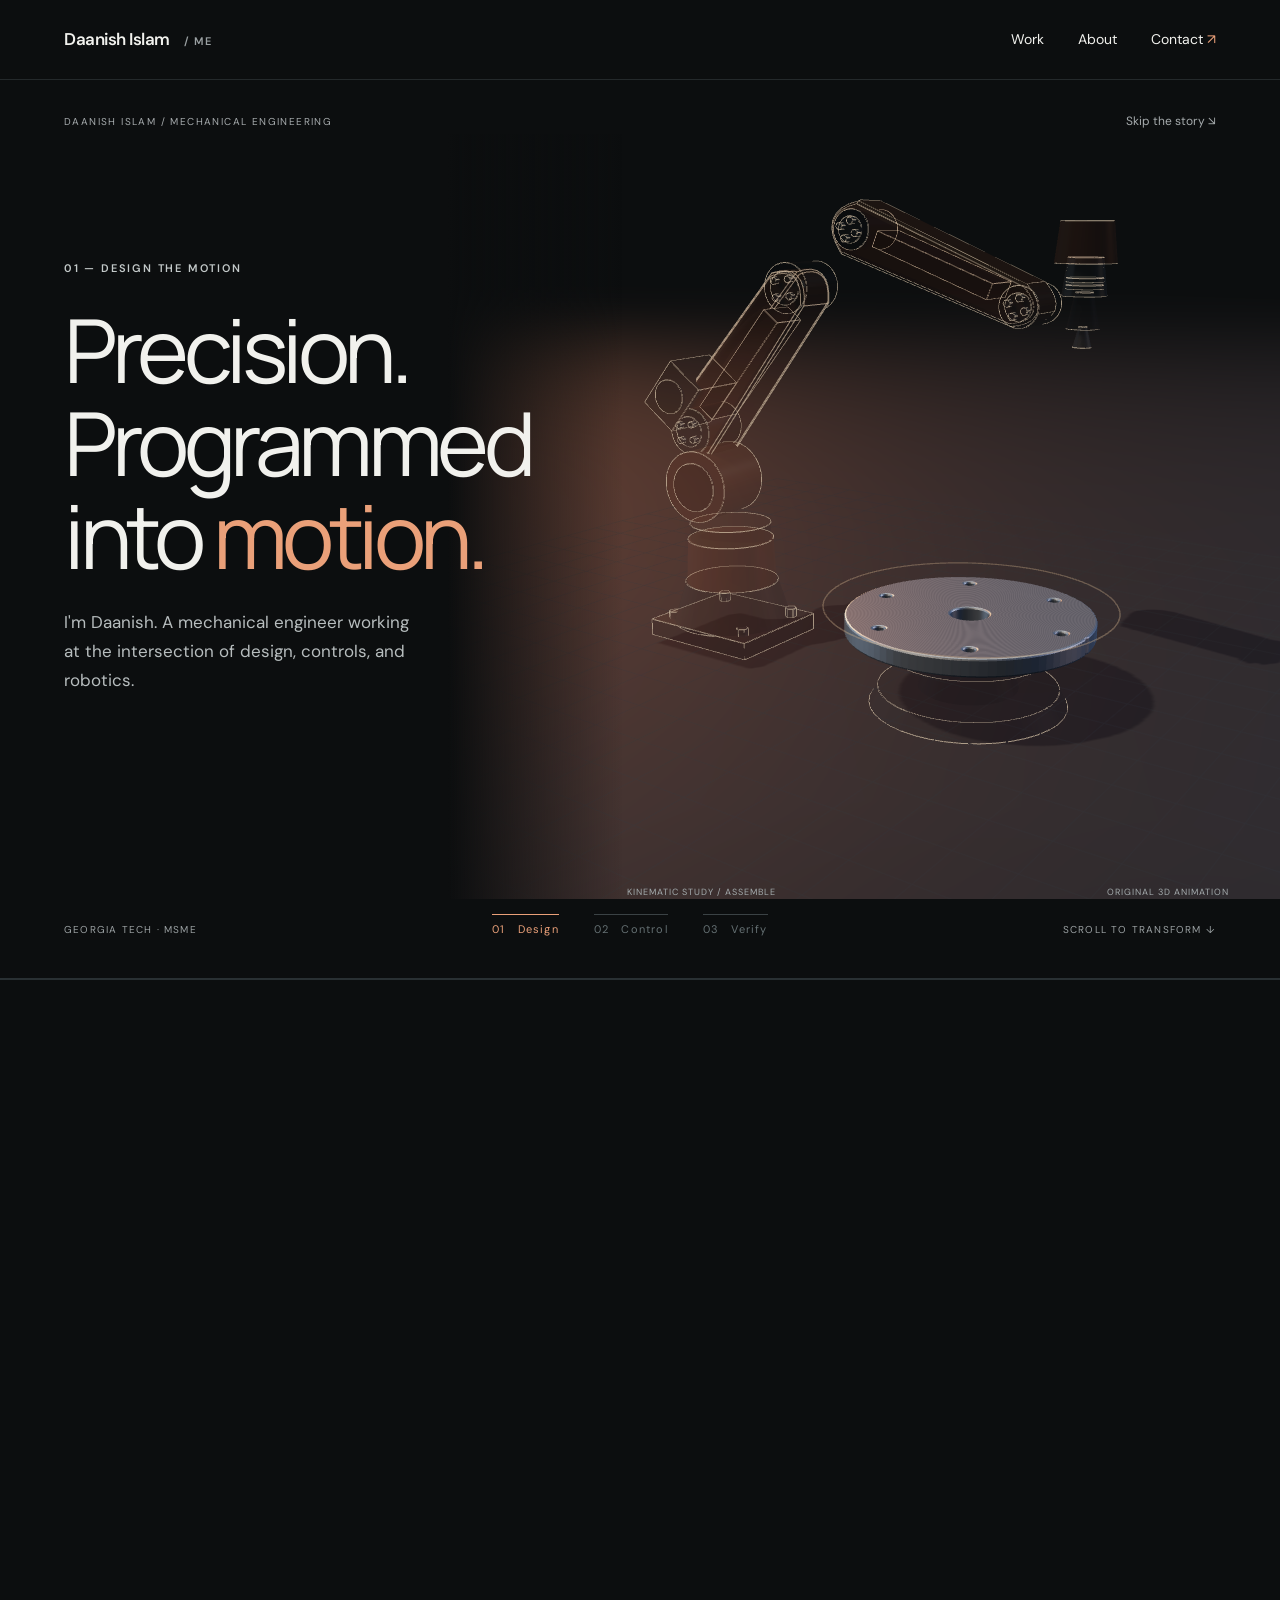
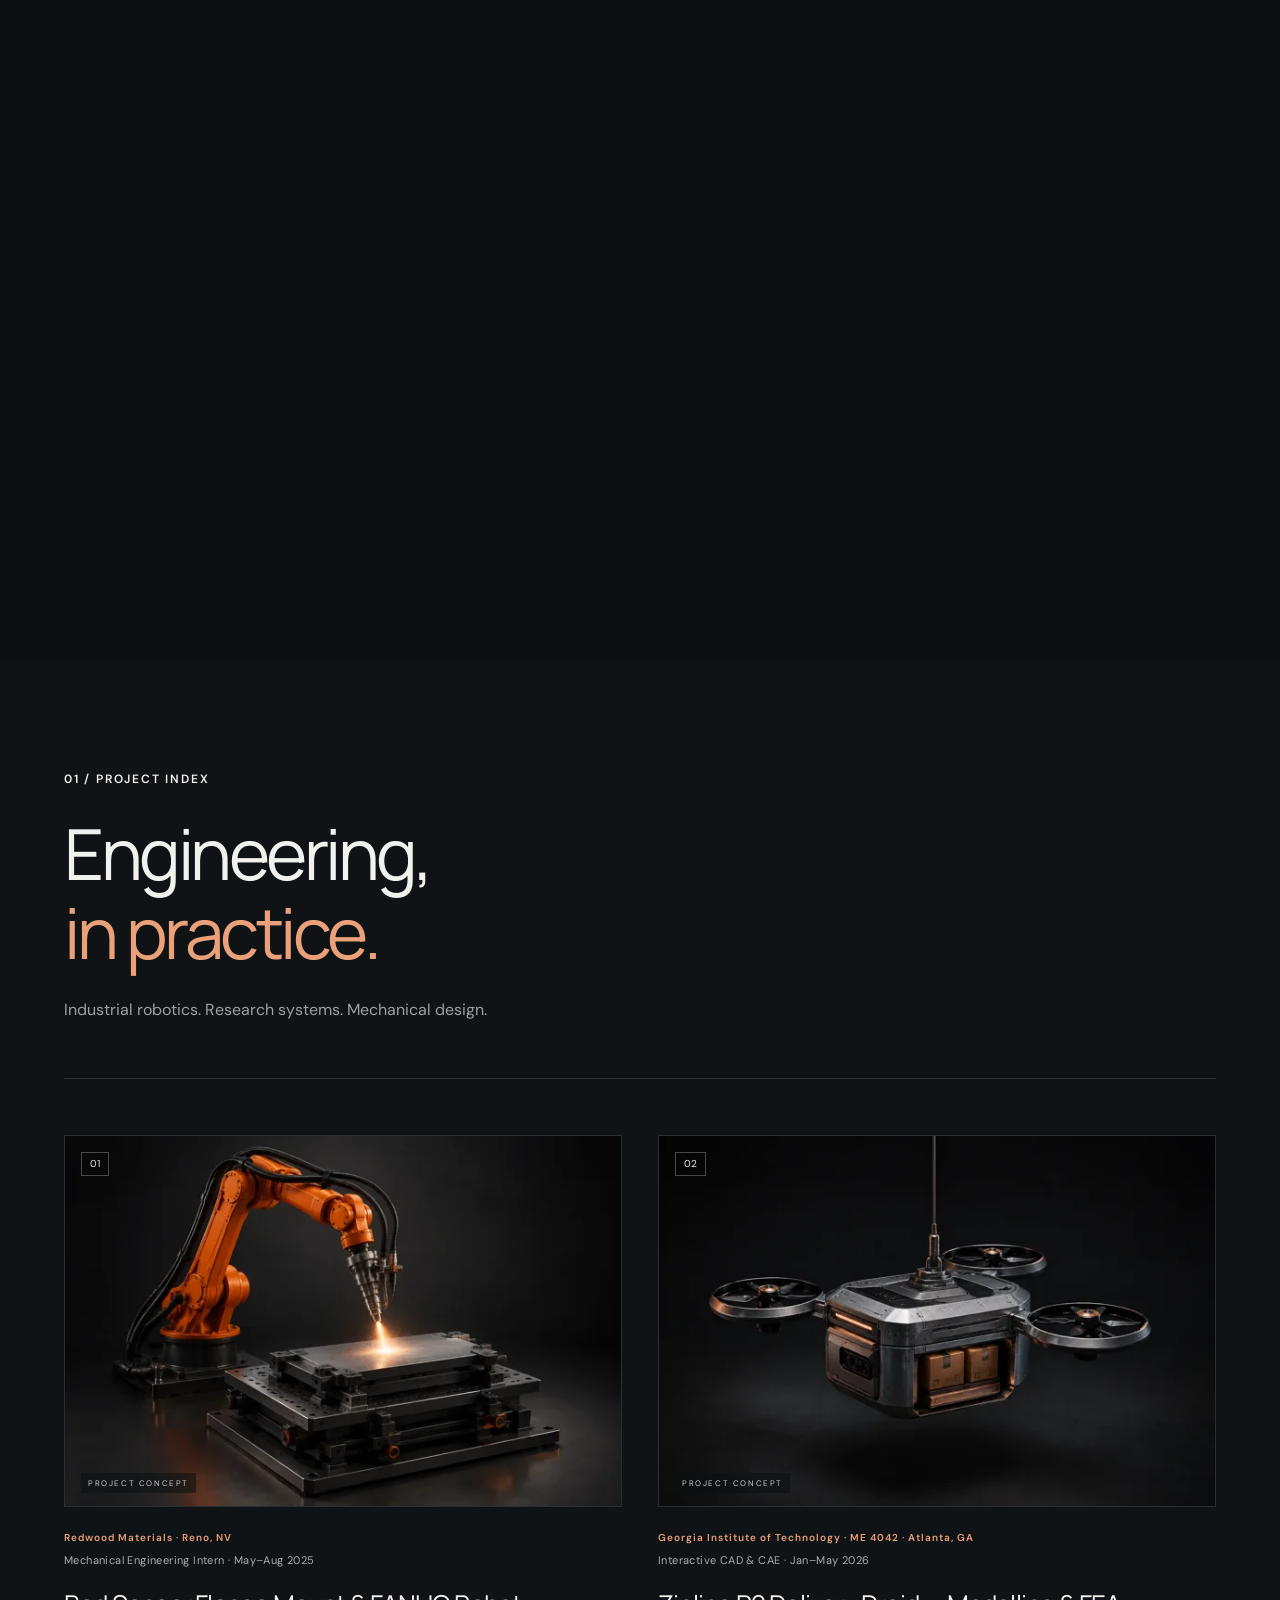
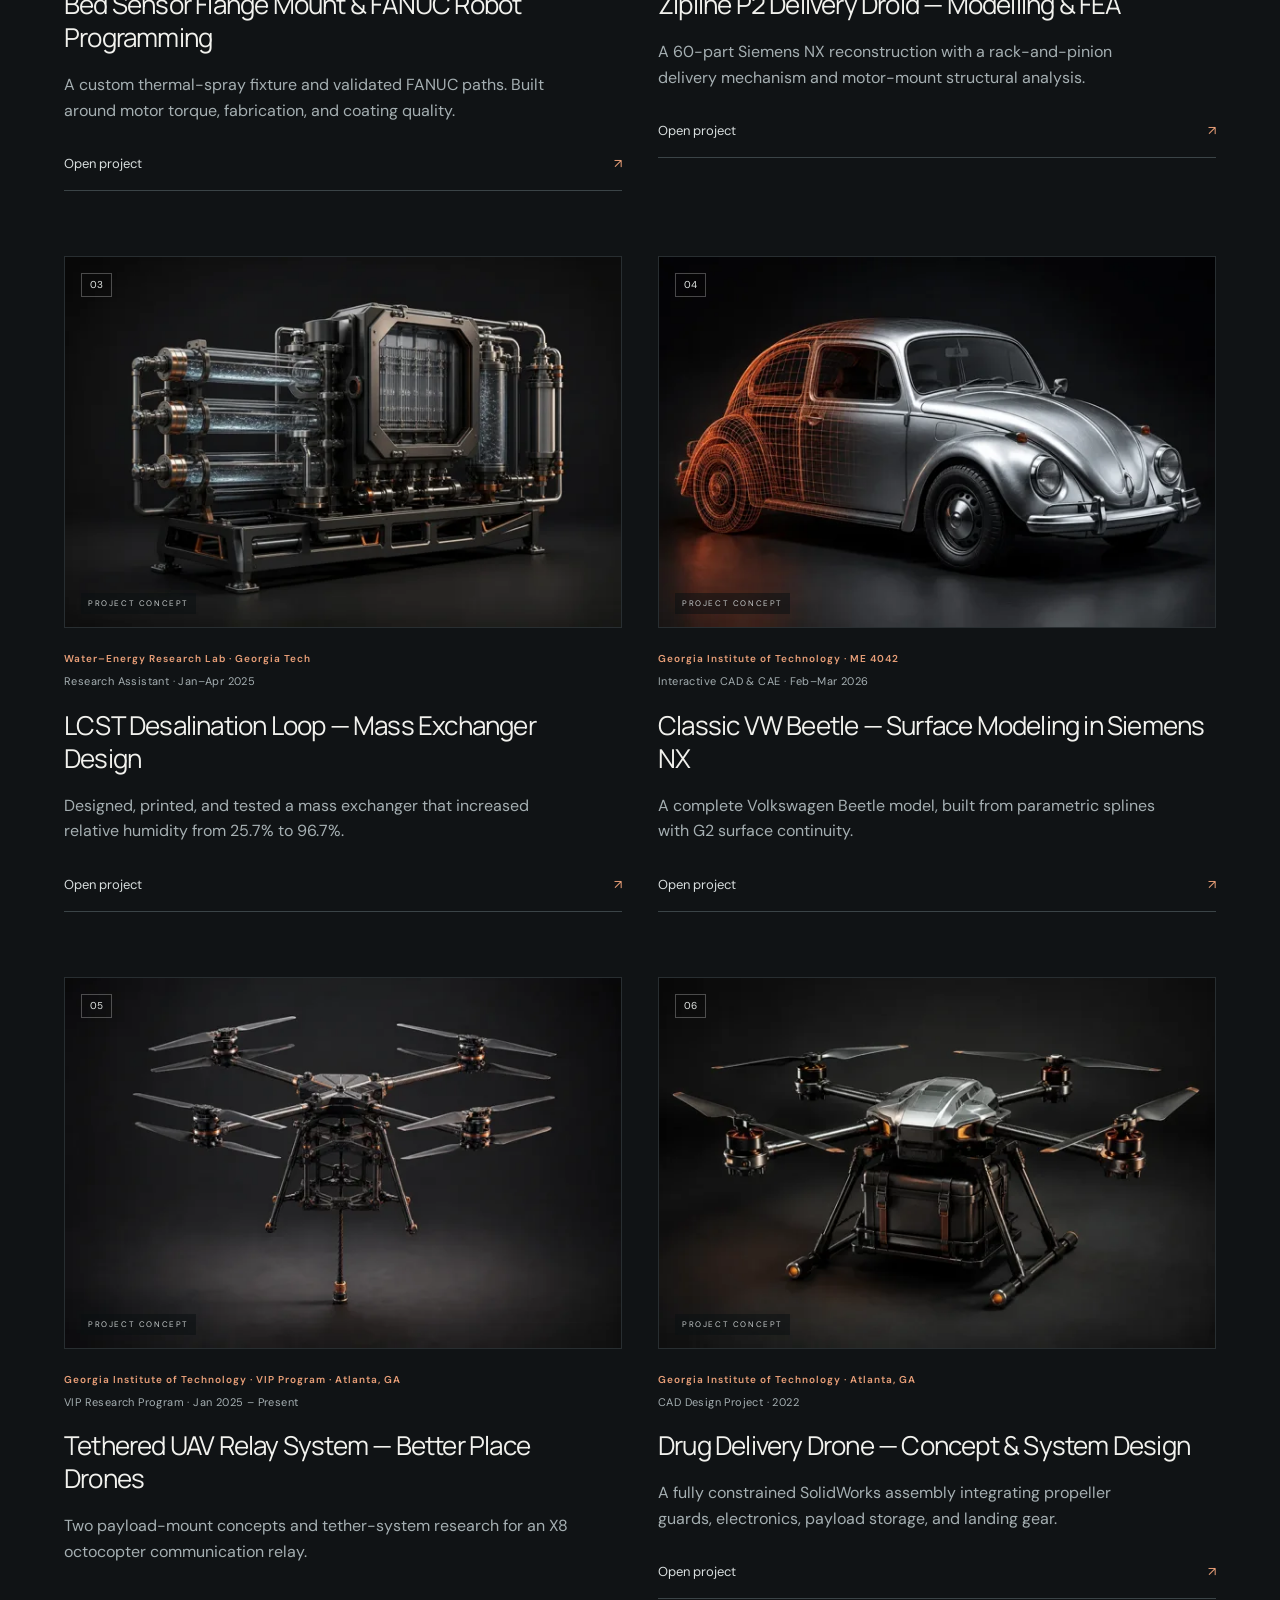
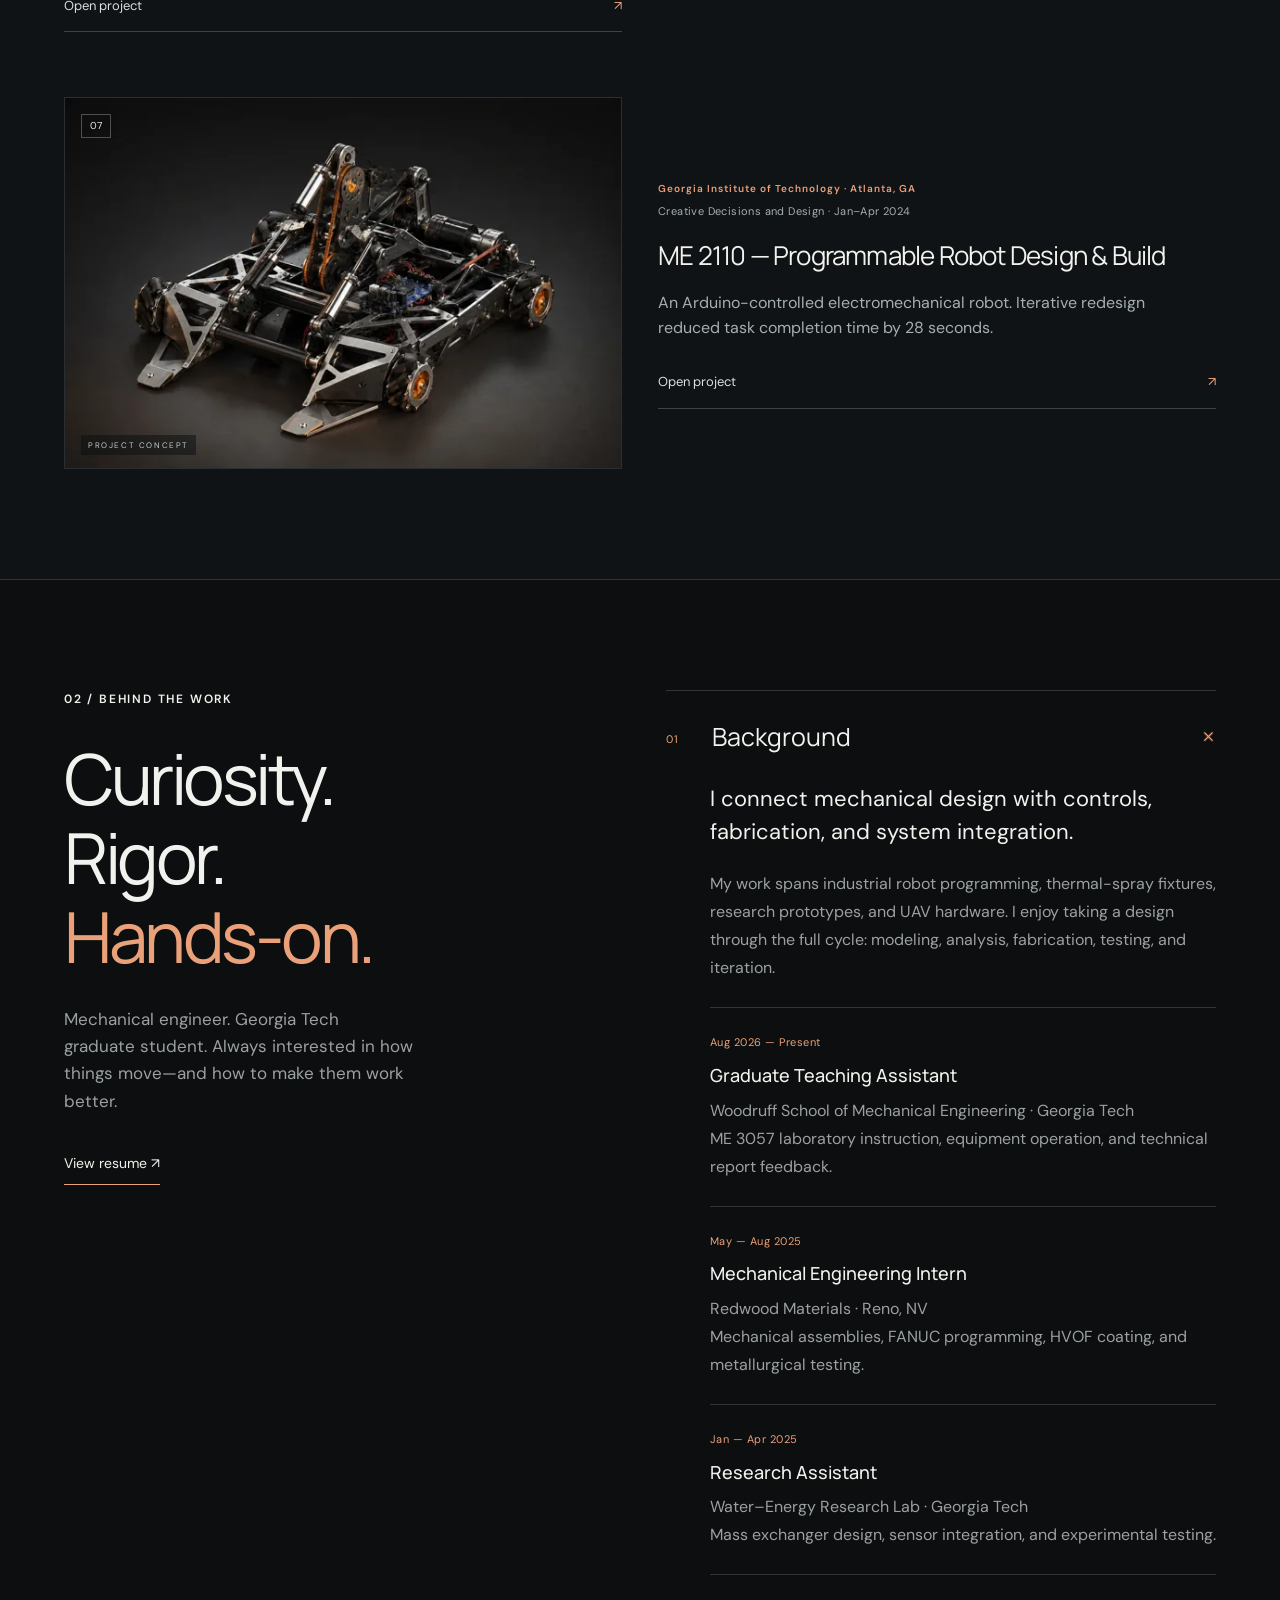
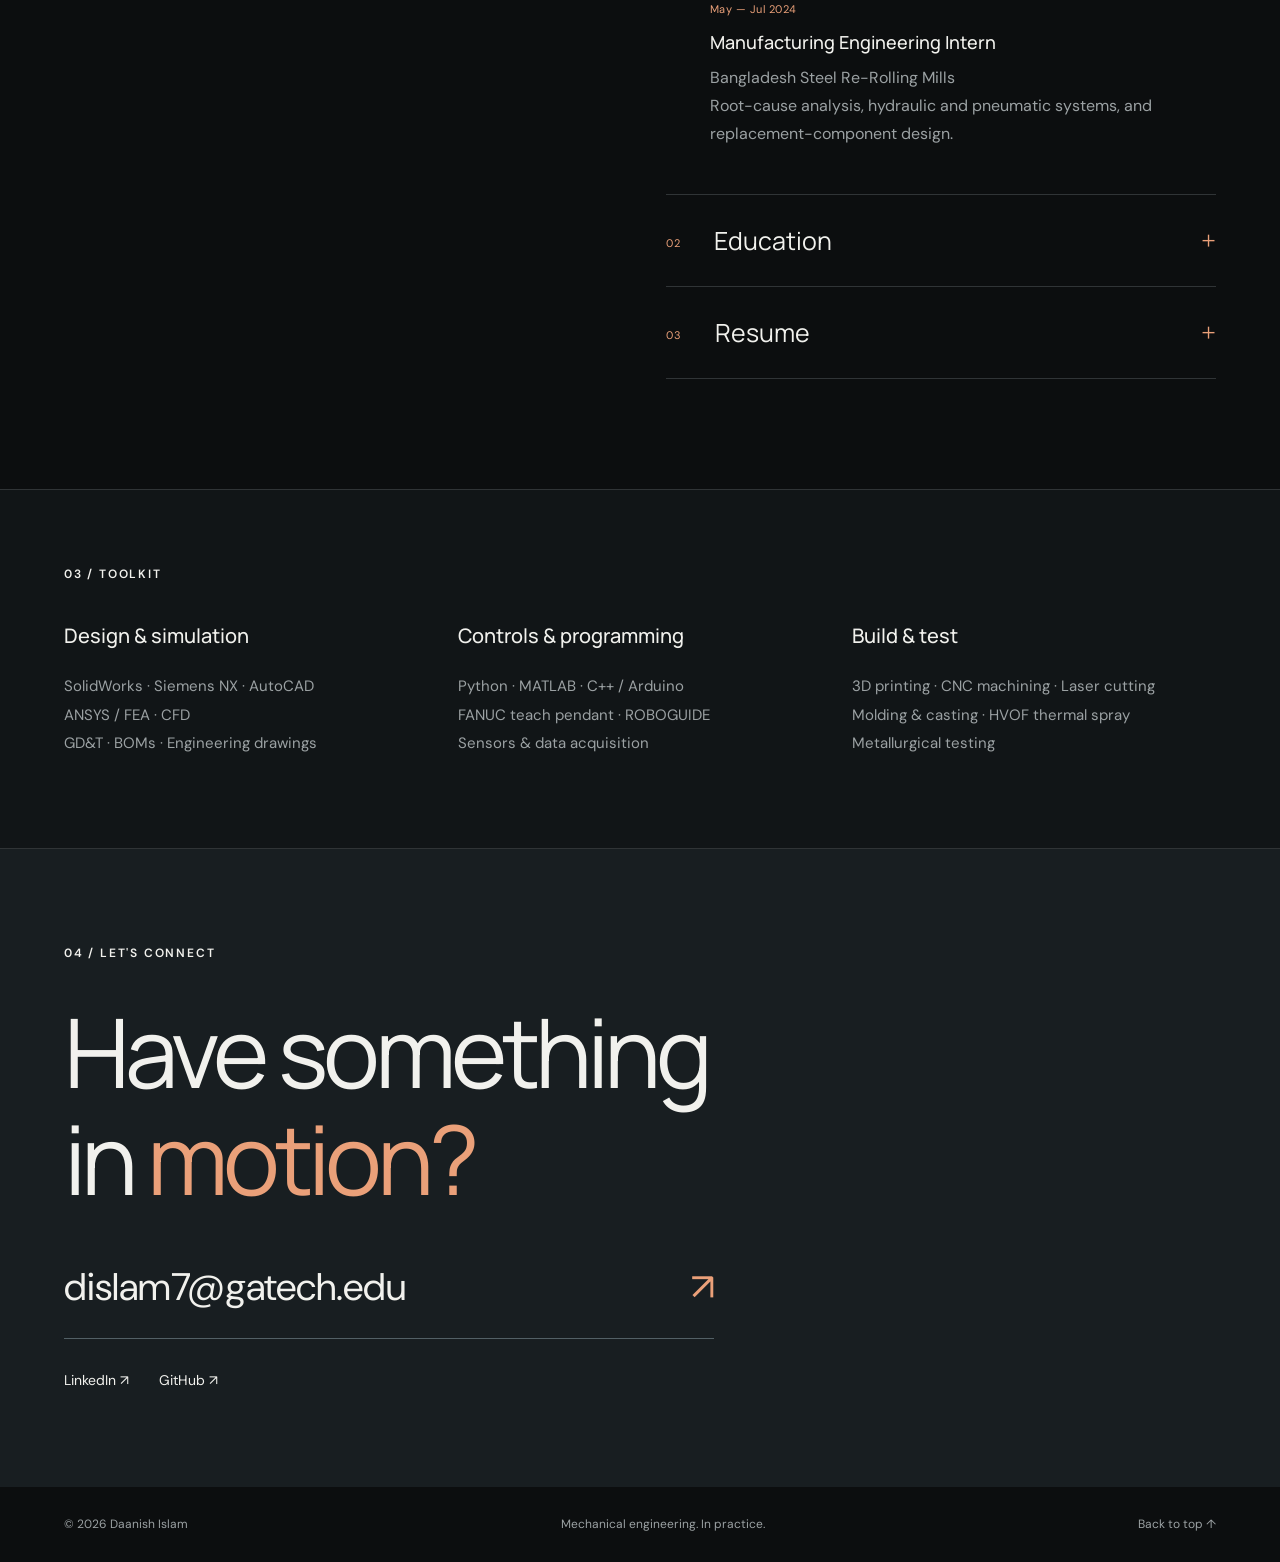
==== commit ef41effe: "Add files via upload" ====
--- a/index.html
+++ b/index.html
@@ -2,17 +2,17 @@
 
 <html lang="en"><head><meta charset="utf-8"/><meta content="width=device-width,initial-scale=1,viewport-fit=cover" name="viewport"/><meta content="Daanish Islam — Georgia Tech MSME student focused on controls, robotics, automation and mechanical design. Explore industrial robotics, UAV design and hands-on engineering projects." name="description"/><meta content="#0c0e0f" name="theme-color"/><title>Daanish Islam — Design, Controls &amp; Robotics</title><link href="style.css" rel="stylesheet"/><link rel="stylesheet" href="elevated.css"/><link rel="stylesheet" href="mobile.css"/></head>
 <body><a class="skip" href="#projects">Skip to projects</a><header class="site-header"><a class="wordmark" href="#top" aria-label="Daanish Islam, back to introduction"><span class="brand-symbol" aria-hidden="true">DI</span><span class="brand-name">Daanish Islam</span><span class="brand-field"> / ME</span></a><nav aria-label="Main navigation"><a href="#projects">Work</a><a href="#about">About</a><a href="#contact">Contact <span>↗</span></a></nav><button class="menu-toggle" aria-label="Open navigation" aria-expanded="false" aria-controls="mobile-menu"><span></span><span></span></button></header><dialog id="mobile-menu" aria-labelledby="menu-title"><div class="menu-heading"><h2 id="menu-title">Explore.</h2><button class="menu-close" aria-label="Close navigation">×</button></div><nav aria-label="Mobile navigation"><a href="#projects"><span>01</span>Selected work ↗</a><a href="#about"><span>02</span>About me ↗</a><a href="#skills"><span>03</span>Toolkit ↗</a><a href="#contact"><span>04</span>Get in touch ↗</a></nav><p class="menu-note">Daanish Islam<br>Mechanical Engineering · Georgia Tech</p></dialog>
-<main><section aria-label="From programmed motion to finished surface" class="scroll-story" id="top"><div class="story-stage"><div class="story-topline"><span>DAANISH ISLAM / MECHANICAL ENGINEERING</span><a href="#projects">Skip the story ↘</a></div><div class="story-visual"><picture class="story-poster"><source media="(max-width:900px)" srcset="assets/story-mobile.webp"><img src="assets/story-desktop.webp" alt="Original industrial robot and coating cell concept" fetchpriority="high"></picture><div class="scene-shade"></div></div><div class="mobile-story-intro"><h1>Engineering<br>into <em>motion.</em></h1></div><div class="mobile-story-outro" aria-hidden="true" inert><h2>Intent.<br><em>Made tangible.</em></h2></div><a class="mobile-story-action" href="#projects">Explore projects <span>↘</span></a><a class="mobile-story-skip" href="#projects" aria-hidden="true" inert>Skip story ↘</a><span class="mobile-scroll-cue">SCROLL TO TRANSFORM ↓</span><div class="story-copy"><div class="story-chapter active" data-chapter="0"><p class="eyebrow">01 — DESIGN THE MOTION</p><h1>Precision.<br/>Programmed<br/>into <em>motion.</em></h1><p class="story-description">I'm Daanish. A mechanical engineer working at the intersection of design, controls, and robotics.</p></div><div aria-hidden="true" class="story-chapter" data-chapter="1"><p class="eyebrow">02 — CONTROL THE PROCESS</p><h2>Where code<br/>meets <em>metal.</em></h2><p class="story-description">A precise path becomes a stream of energy. Motion, material, and control working as one system.</p></div><div aria-hidden="true" class="story-chapter" data-chapter="2"><p class="eyebrow">03 — VERIFY THE RESULT</p><h2>Built.<br/>Tested.<br/><em>Refined.</em></h2><p class="story-description">One continuous pass transforms the surface. From the first design decision to a controlled outcome.</p><p class="story-result"><strong>Intent →</strong><span>Motion. Material. Performance.<br>A study in controlled transformation.</span></p></div></div><div class="story-caption"><span id="scene-label">KINEMATIC STUDY / ASSEMBLE</span><span>ORIGINAL 3D ANIMATION</span></div><div class="story-bottom"><span>GEORGIA TECH · MSME</span><ol aria-label="Story chapters" class="story-steps"><li class="active">01 <span>Design</span></li><li>02 <span>Control</span></li><li>03 <span>Verify</span></li></ol><span class="scroll-cue">SCROLL TO TRANSFORM ↓</span></div><div class="story-progress"><div></div></div></div></section>
+<main><section aria-label="From programmed motion to finished surface" class="scroll-story" id="top"><div class="story-stage"><div class="story-topline"><span>DAANISH ISLAM / MECHANICAL ENGINEERING</span><a href="#projects">Skip the story ↘</a></div><div class="story-visual"><picture class="story-poster"><source media="(max-width:900px)" srcset="story-mobile.webp"><img src="story-desktop.webp" alt="Original industrial robot and coating cell concept" fetchpriority="high"></picture><div class="scene-shade"></div></div><div class="mobile-story-intro"><h1>Engineering<br>into <em>motion.</em></h1></div><div class="mobile-story-outro" aria-hidden="true" inert><h2>Intent.<br><em>Made tangible.</em></h2></div><a class="mobile-story-action" href="#projects">Explore projects <span>↘</span></a><a class="mobile-story-skip" href="#projects" aria-hidden="true" inert>Skip story ↘</a><span class="mobile-scroll-cue">SCROLL TO TRANSFORM ↓</span><div class="story-copy"><div class="story-chapter active" data-chapter="0"><p class="eyebrow">01 — DESIGN THE MOTION</p><h1>Precision.<br/>Programmed<br/>into <em>motion.</em></h1><p class="story-description">I'm Daanish. A mechanical engineer working at the intersection of design, controls, and robotics.</p></div><div aria-hidden="true" class="story-chapter" data-chapter="1"><p class="eyebrow">02 — CONTROL THE PROCESS</p><h2>Where code<br/>meets <em>metal.</em></h2><p class="story-description">A precise path becomes a stream of energy. Motion, material, and control working as one system.</p></div><div aria-hidden="true" class="story-chapter" data-chapter="2"><p class="eyebrow">03 — VERIFY THE RESULT</p><h2>Built.<br/>Tested.<br/><em>Refined.</em></h2><p class="story-description">One continuous pass transforms the surface. From the first design decision to a controlled outcome.</p><p class="story-result"><strong>Intent →</strong><span>Motion. Material. Performance.<br>A study in controlled transformation.</span></p></div></div><div class="story-caption"><span id="scene-label">KINEMATIC STUDY / ASSEMBLE</span><span>ORIGINAL 3D ANIMATION</span></div><div class="story-bottom"><span>GEORGIA TECH · MSME</span><ol aria-label="Story chapters" class="story-steps"><li class="active">01 <span>Design</span></li><li>02 <span>Control</span></li><li>03 <span>Verify</span></li></ol><span class="scroll-cue">SCROLL TO TRANSFORM ↓</span></div><div class="story-progress"><div></div></div></div></section>
 
-<section class="work-section" id="projects"><div class="section-heading"><p class="eyebrow">01 / PROJECT INDEX</p><h2>Engineering,<br/><em>in practice.</em></h2><p>Industrial robotics. Research systems. Mechanical design.</p></div><div class="project-grid" id="project-grid"><article class="project" id="project-1"><div class="project-visual"><img alt="Concept illustration for Bed Sensor Flange Mount &amp; FANUC Robot Programming" loading="lazy" src="assets/covers/project-1.webp" srcset="assets/covers/project-1-small.webp 600w, assets/covers/project-1.webp 1536w" sizes="(max-width:700px) 90vw, 45vw"/><span class="index">01</span><span class="cover-label">PROJECT CONCEPT</span></div><div class="project-copy"><p class="eyebrow">Redwood Materials · Reno, NV</p><p class="project-period">Mechanical Engineering Intern · May–Aug 2025</p><h3>Bed Sensor Flange Mount &amp; FANUC Robot Programming</h3><p>A custom thermal-spray fixture and validated FANUC paths. Built around motor torque, fabrication, and coating quality.</p><details><summary>Open project <span>↗</span></summary><div class="case-study"><h4>Bed Sensor Flange Mount &amp; FANUC Robot Programming</h4><p class="eyebrow">Redwood Materials · Reno, NV</p>
+<section class="work-section" id="projects"><div class="section-heading"><p class="eyebrow">01 / PROJECT INDEX</p><h2>Engineering,<br/><em>in practice.</em></h2><p>Industrial robotics. Research systems. Mechanical design.</p></div><div class="project-grid" id="project-grid"><article class="project" id="project-1"><div class="project-visual"><img alt="Concept illustration for Bed Sensor Flange Mount &amp; FANUC Robot Programming" loading="lazy" src="project-1.webp" srcset="project-1-small.webp 600w, project-1.webp 1536w" sizes="(max-width:700px) 90vw, 45vw"/><span class="index">01</span><span class="cover-label">PROJECT CONCEPT</span></div><div class="project-copy"><p class="eyebrow">Redwood Materials · Reno, NV</p><p class="project-period">Mechanical Engineering Intern · May–Aug 2025</p><h3>Bed Sensor Flange Mount &amp; FANUC Robot Programming</h3><p>A custom thermal-spray fixture and validated FANUC paths. Built around motor torque, fabrication, and coating quality.</p><details><summary>Open project <span>↗</span></summary><div class="case-study"><h4>Bed Sensor Flange Mount &amp; FANUC Robot Programming</h4><p class="eyebrow">Redwood Materials · Reno, NV</p>
 <p class="project-desc">Designed and assembled a custom fixture to spin a bed sensor flange for a thermal spray coating operation. Engineered around real constraints, targeting up to 250 RPM while staying within motor torque limits, selecting 11-gauge mild steel for the rotating section and 2×2 square steel tubing for the fixed stand. Built in tab-and-slot features to simplify welding and assembly, and ran RPM and robot speed calculations across different flange diameters to dial in process parameters.</p>
 <div>
 <div>
-<img alt="Fixture Assembly" loading="lazy" src="assets/assembly.jpg"/>
+<img alt="Fixture Assembly" loading="lazy" src="assembly.jpg"/>
 <div class="media-label">SolidWorks Assembly — Bed Sensor Mount</div>
 </div>
 <div>
-<img alt="Redwood coating fixture — exploded assembly drawing" loading="lazy" src="assets/redwood-fixture-drawing.jpg"/>
+<img alt="Redwood coating fixture — exploded assembly drawing" loading="lazy" src="redwood-fixture-drawing.jpg"/>
 <div class="media-label">2D Assembly Drawing — BOM &amp; Exploded View</div>
 </div>
 </div>
@@ -32,12 +32,12 @@
 </div>
 </div>
 <div>
-<img alt="Coated Flange" loading="lazy" src="assets/Coated-flange.jpg"/>
+<img alt="Coated Flange" loading="lazy" src="Coated-flange.jpg"/>
 <div class="media-label">Coated Flange — 240–320μm Thickness</div>
 </div>
 <p class="project-desc">Conducted metallurgy-based testing to verify coating quality, including microhardness, surface roughness, tensile, and adhesion tests, confirming coating thickness in the 200–400 micron range and proper material hardness. Streamlined the testing workflow, cutting total process time from 9 to 7 hours.</p>
 <div>
-<img alt="Metallurgy Testing" loading="lazy" src="assets/metallurgy.jpg"/>
+<img alt="Metallurgy Testing" loading="lazy" src="metallurgy.jpg"/>
 <div class="media-label">Metallurgy Testing — Hardness &amp; Roughness Verification</div>
 </div>
 <div class="project-metrics">
@@ -52,27 +52,27 @@
 <span class="tag">Tab-and-Slot Welding</span><span class="tag">GD&amp;T</span><span class="tag">Microhardness Testing</span>
 <span class="tag">Surface Roughness</span><span class="tag">Tensile &amp; Adhesion Testing</span><span class="tag">Metallurgy</span>
 </div>
-</div></details></div></article><article class="project" id="project-2"><div class="project-visual"><img alt="Concept illustration for Zipline P2 Delivery Droid — Modelling &amp; FEA" loading="lazy" src="assets/covers/project-2.webp" srcset="assets/covers/project-2-small.webp 600w, assets/covers/project-2.webp 1536w" sizes="(max-width:700px) 90vw, 45vw"/><span class="index">02</span><span class="cover-label">PROJECT CONCEPT</span></div><div class="project-copy"><p class="eyebrow">Georgia Institute of Technology · ME 4042 · Atlanta, GA</p><p class="project-period">Interactive CAD &amp; CAE · Jan–May 2026</p><h3>Zipline P2 Delivery Droid — Modelling &amp; FEA</h3><p>A 60-part Siemens NX reconstruction with a rack-and-pinion delivery mechanism and motor-mount structural analysis.</p><details><summary>Open project <span>↗</span></summary><div class="case-study"><h4>Zipline P2 Delivery Droid — Modelling &amp; FEA</h4><p class="eyebrow">Georgia Institute of Technology · ME 4042 · Atlanta, GA</p>
+</div></details></div></article><article class="project" id="project-2"><div class="project-visual"><img alt="Concept illustration for Zipline P2 Delivery Droid — Modelling &amp; FEA" loading="lazy" src="project-2.webp" srcset="project-2-small.webp 600w, project-2.webp 1536w" sizes="(max-width:700px) 90vw, 45vw"/><span class="index">02</span><span class="cover-label">PROJECT CONCEPT</span></div><div class="project-copy"><p class="eyebrow">Georgia Institute of Technology · ME 4042 · Atlanta, GA</p><p class="project-period">Interactive CAD &amp; CAE · Jan–May 2026</p><h3>Zipline P2 Delivery Droid — Modelling &amp; FEA</h3><p>A 60-part Siemens NX reconstruction with a rack-and-pinion delivery mechanism and motor-mount structural analysis.</p><details><summary>Open project <span>↗</span></summary><div class="case-study"><h4>Zipline P2 Delivery Droid — Modelling &amp; FEA</h4><p class="eyebrow">Georgia Institute of Technology · ME 4042 · Atlanta, GA</p>
 <p class="project-desc">
               Modelled and analyzed the Zipline P2 delivery droid — the small autonomous sub-vehicle that descends from the main drone to achieve doorstep-level delivery accuracy in urban environments. The droid uses three motors and propellers to counteract wind loads and precisely position itself during descent, and the goal of the project was to accurately replicate its geometry in Siemens NX and perform computational and structural analysis to validate the design against key performance specifications.
             </p>
 <p class="project-desc">
               The main body was built from scratch by importing six-sided raster reference images into NX and scaling them to a known bounding box. Bounding curves were generated for half the body and surfaced using Through Curves, Through Curve Meshes, and Studio Surfaces. The resulting half-body sheet was mirrored about the symmetry plane, and all surfaces were sewn into a closed solid. Edge Blend operations were applied along all surface seams to achieve smooth curvature transitions. Following the smooth body creation, Sweep and Extrude subtract operations were used to cut openings for the side propeller assemblies, rear motor bay, light bars, drone feet, front screen, lid, food/medicine compartment, and bay doors — with extruded hinge features added to interface with the lid mechanism.
             </p>
-<div><img src="assets/zipline-assembly1.jpg" alt="Zipline Assembly Closed" loading="lazy" width="419" height="385"/><div class="media-label">Full Assembly — Closed Configuration</div></div>
-<div><img src="assets/zipline-assembly2.jpg" alt="Zipline Assembly Open" loading="lazy" width="480" height="421"/><div class="media-label">Full Assembly — Open Lid Configuration</div></div>
-<div><img src="assets/zipline-internal.jpg" alt="Internal Assembly View" loading="lazy" width="890" height="541"/><div class="media-label">Transparent View — Internal Motor &amp; Bay Door Mechanism</div></div>
+<div><img src="zipline-assembly1.jpg" alt="Zipline Assembly Closed" loading="lazy" width="419" height="385"/><div class="media-label">Full Assembly — Closed Configuration</div></div>
+<div><img src="zipline-assembly2.jpg" alt="Zipline Assembly Open" loading="lazy" width="480" height="421"/><div class="media-label">Full Assembly — Open Lid Configuration</div></div>
+<div><img src="zipline-internal.jpg" alt="Internal Assembly View" loading="lazy" width="890" height="541"/><div class="media-label">Transparent View — Internal Motor &amp; Bay Door Mechanism</div></div>
 <p class="project-desc">
               The main propeller sub-assembly required the highest modeling complexity in the project. Each blade was defined by sketching cross-sectional airfoil profiles on a series of offset datum planes along the blade span, capturing the varying chord width and twist angle at each station. A Through-Curves loft was applied through all cross-sectional sketches to generate a smooth, twisted blade surface. A single blade was then patterned in a five-instance circular array about the hub axis. The hub itself was modeled as a cylindrical boss with a tapered bore to receive the motor shaft, united with a short collar extrusion. The propeller cover — a cage-like annular guard — was modeled as a circular extrude with a concentric cutout, with radial structural bars patterned circumferentially from a central hub ring to the outer rim. The mounting bracket was modeled as an L-shaped extrusion with edge blends at the internal corner to reduce stress concentration, with bolt patterns on both faces for attachment to the main body and motor rear face.
             </p>
-<div><img src="assets/zipline-propeller.jpg" alt="Propeller Sub-Assembly" loading="lazy" width="484" height="552"/><div class="media-label">Main Propeller Sub-Assembly — Twisted Blade Geometry</div></div>
+<div><img src="zipline-propeller.jpg" alt="Propeller Sub-Assembly" loading="lazy" width="484" height="552"/><div class="media-label">Main Propeller Sub-Assembly — Twisted Blade Geometry</div></div>
 <p class="project-desc">
               The bay door mechanism translates rotational motor output into simultaneous lateral displacement of both delivery bay door panels. The door panels were derived directly from the main body solid using an Extrude subtraction, ensuring geometric consistency between the panel outer faces and the body opening with no fit tolerance issues. Integral rack features were extruded from the inner face of each panel, with trapezoidal gear teeth applied as a patterned extrude cut. A pinion gear was modeled with a circular tooth array and a central through-hole to receive the motor shaft. In the sub-assembly, revolute and translational joints were defined at the shaft axis and panel sliding axes respectively, and a rack-and-pinion motion coupling was applied to enforce equal and opposite panel displacement for a given pinion rotation angle.
             </p>
 <p class="project-desc">
               A static structural FEA was performed on the cross-shaped motor mount using Simcenter NX with the Nastran SOL 101 Linear Statics solver. The geometry was meshed with CTETRA(10) 10-node quadratic tetrahedral elements at a global size of 1mm, with local refinement at bolt holes and fillet transitions. Both arm end faces were fully constrained to replicate bolted attachment to the main body, and a 5N uniform pressure was applied to the central motor pocket face in the negative Z direction — consistent with gravitational and dynamic thrust loading. The baseline Aluminum 6061 result at 0.25 inch thickness yielded a maximum von Mises stress of 0.589 MPa against a yield strength of 270 MPa, giving a safety factor of approximately 458. Maximum nodal displacement was 9.412×10⁻⁴ mm, confirming the part operates fully within the elastic regime with negligible deformation. A parametric study was then conducted varying material (Aluminum 6061, Nylon, Titanium Ti-6Al-4V) and arm thickness (0.125, 0.25, 0.375 inches), with results showing that stress is geometry-driven and thickness-dependent, while material selection is governed by stiffness and weight rather than structural necessity.
             </p>
-<div><img src="assets/zipline-fea.jpg" alt="Motor Mount FEA" loading="lazy" width="713" height="640"/><div class="media-label">Motor Mount FEA — Von Mises Stress Distribution (Al 6061, 0.25in, Max: 0.589 MPa)</div></div>
+<div><img src="zipline-fea.jpg" alt="Motor Mount FEA" loading="lazy" width="713" height="640"/><div class="media-label">Motor Mount FEA — Von Mises Stress Distribution (Al 6061, 0.25in, Max: 0.589 MPa)</div></div>
 <div class="project-metrics">
 <div class="metric"><div class="metric-val">458x</div><div class="metric-label">Motor Mount Safety Factor</div></div>
 <div class="metric"><div class="metric-val">114.5N</div><div class="metric-label">CFD Wind Load at 45mph</div></div>
@@ -88,21 +88,21 @@
 <span class="tag">Assembly Constraints</span><span class="tag">Wind Load Analysis</span>
 </div>
 
-<p><a href="assets/ME_4042_Group_5_Final_Report.pdf" target="_blank" rel="noopener">Read the full project report ↗</a></p>
-</div></details></div></article><article class="project" id="project-3"><div class="project-visual"><img alt="Concept illustration for LCST Desalination Loop — Mass Exchanger Design" loading="lazy" src="assets/covers/project-3.webp" srcset="assets/covers/project-3-small.webp 600w, assets/covers/project-3.webp 1536w" sizes="(max-width:700px) 90vw, 45vw"/><span class="index">03</span><span class="cover-label">PROJECT CONCEPT</span></div><div class="project-copy"><p class="eyebrow">Water–Energy Research Lab · Georgia Tech</p><p class="project-period">Research Assistant · Jan–Apr 2025</p><h3>LCST Desalination Loop — Mass Exchanger Design</h3><p>Designed, printed, and tested a mass exchanger that increased relative humidity from 25.7% to 96.7%.</p><details><summary>Open project <span>↗</span></summary><div class="case-study"><h4>LCST Desalination Loop — Mass Exchanger Design</h4><p class="eyebrow">Water–Energy Research Lab · Georgia Tech</p>
+<p><a href="ME_4042_Group_5_Final_Report.pdf" target="_blank" rel="noopener">Read the full project report ↗</a></p>
+</div></details></div></article><article class="project" id="project-3"><div class="project-visual"><img alt="Concept illustration for LCST Desalination Loop — Mass Exchanger Design" loading="lazy" src="project-3.webp" srcset="project-3-small.webp 600w, project-3.webp 1536w" sizes="(max-width:700px) 90vw, 45vw"/><span class="index">03</span><span class="cover-label">PROJECT CONCEPT</span></div><div class="project-copy"><p class="eyebrow">Water–Energy Research Lab · Georgia Tech</p><p class="project-period">Research Assistant · Jan–Apr 2025</p><h3>LCST Desalination Loop — Mass Exchanger Design</h3><p>Designed, printed, and tested a mass exchanger that increased relative humidity from 25.7% to 96.7%.</p><details><summary>Open project <span>↗</span></summary><div class="case-study"><h4>LCST Desalination Loop — Mass Exchanger Design</h4><p class="eyebrow">Water–Energy Research Lab · Georgia Tech</p>
 <p class="project-desc">Designed and 3D printed mass exchanger components for a Single Stage LCST (Lower Critical Solution Temperature) desalination loop — a thermally-driven process that separates water from brine using a polymer solution that phase-shifts at a critical temperature. The system cycles brine through warm solution (WS) and water recovery (WR) stages, with air pumps driving humid air across mass exchanger beds while humidity (RH), temperature (T), and flow (F) sensors monitor conditions at each node.</p>
 <div>
-<img alt="LCST Process Diagram" loading="lazy" src="assets/Process-diagram.jpg"/>
+<img alt="LCST Process Diagram" loading="lazy" src="Process-diagram.jpg"/>
 <div class="media-label">Single Stage LCST Process Diagram — Water–Energy Research Lab, Georgia Tech</div>
 </div>
 <p class="project-desc">Using SolidWorks, designed detailed CAD models of the mass exchanger components and integrated mounting features for humidity and pressure sensors, control valves, a motor, and a water pump. All components were 3D printed in-house and assembled into a functional test loop. Used Sensirion sensors for real-time humidity and temperature data acquisition throughout testing.</p>
 <div>
 <div>
-<img alt="Fixture CAD" loading="lazy" src="assets/Fixture-CAD.jpg"/>
+<img alt="Fixture CAD" loading="lazy" src="Fixture-CAD.jpg"/>
 <div class="media-label">SolidWorks CAD — Mass Exchanger Components</div>
 </div>
 <div>
-<img alt="Physical Setup" loading="lazy" src="assets/Physical-setup.jpg"/>
+<img alt="Physical Setup" loading="lazy" src="Physical-setup.jpg"/>
 <div class="media-label">Physical Test Setup — Assembled Loop</div>
 </div>
 </div>
@@ -117,7 +117,7 @@
 </div>
 <p class="project-desc">The final configuration achieved a relative humidity increase from 25.7% to 96.7%, validating the mass exchanger's ability to drive effective moisture transfer across the loop.</p>
 <div>
-<img alt="RH Result" loading="lazy" src="assets/RH-result.jpg"/>
+<img alt="RH Result" loading="lazy" src="RH-result.jpg"/>
 <div class="media-label">Relative Humidity Result — 25.7% to 96.7%</div>
 </div>
 <div class="project-metrics">
@@ -131,15 +131,15 @@
 <span class="tag">Mass Exchanger Design</span><span class="tag">Sensirion Sensors</span><span class="tag">Humidity Sensing</span>
 <span class="tag">Pressure Sensors</span><span class="tag">Data Analysis</span><span class="tag">Iterative Design</span>
 </div>
-</div></details></div></article><article class="project" id="project-4"><div class="project-visual"><img alt="Concept illustration for Classic VW Beetle — Surface Modeling in Siemens NX" loading="lazy" src="assets/covers/project-4.webp" srcset="assets/covers/project-4-small.webp 600w, assets/covers/project-4.webp 1536w" sizes="(max-width:700px) 90vw, 45vw"/><span class="index">04</span><span class="cover-label">PROJECT CONCEPT</span></div><div class="project-copy"><p class="eyebrow">Georgia Institute of Technology · ME 4042</p><p class="project-period">Interactive CAD &amp; CAE · Feb–Mar 2026</p><h3>Classic VW Beetle — Surface Modeling in Siemens NX</h3><p>A complete Volkswagen Beetle model, built from parametric splines with G2 surface continuity.</p><details><summary>Open project <span>↗</span></summary><div class="case-study"><h4>Classic VW Beetle — Surface Modeling in Siemens NX</h4><p class="eyebrow">Georgia Institute of Technology · ME 4042</p>
+</div></details></div></article><article class="project" id="project-4"><div class="project-visual"><img alt="Concept illustration for Classic VW Beetle — Surface Modeling in Siemens NX" loading="lazy" src="project-4.webp" srcset="project-4-small.webp 600w, project-4.webp 1536w" sizes="(max-width:700px) 90vw, 45vw"/><span class="index">04</span><span class="cover-label">PROJECT CONCEPT</span></div><div class="project-copy"><p class="eyebrow">Georgia Institute of Technology · ME 4042</p><p class="project-period">Interactive CAD &amp; CAE · Feb–Mar 2026</p><h3>Classic VW Beetle — Surface Modeling in Siemens NX</h3><p>A complete Volkswagen Beetle model, built from parametric splines with G2 surface continuity.</p><details><summary>Open project <span>↗</span></summary><div class="case-study"><h4>Classic VW Beetle — Surface Modeling in Siemens NX</h4><p class="eyebrow">Georgia Institute of Technology · ME 4042</p>
 <p class="project-desc">Designed a full 3D model of a classic Volkswagen Beetle in Siemens NX, starting from scratch using spline-based wireframe construction and building up to a complete solid body assembly. The project required generating all geometry from parametric curves — no imported bodies — forcing every surface patch, blend, and transition to be explicitly defined and modifiable.</p>
 <div>
 <div>
-<img alt="VW Beetle Splines" loading="lazy" src="assets/beetle-sketch.jpg"/>
+<img alt="VW Beetle Splines" loading="lazy" src="beetle-sketch.jpg"/>
 <div class="media-label">Spline Wireframe &amp; Curves — Body Profile Construction</div>
 </div>
 <div>
-<img alt="VW Beetle Model" loading="lazy" src="assets/beetle-model.jpg"/>
+<img alt="VW Beetle Model" loading="lazy" src="beetle-model.jpg"/>
 <div class="media-label">Final Rendered Model — Fully Surfaced Solid Body</div>
 </div>
 </div>
@@ -161,7 +161,7 @@
 <span class="tag">Edge Blend</span><span class="tag">Mirror Geometry</span><span class="tag">Sew &amp; Solid Body</span>
 <span class="tag">Datum Planes</span><span class="tag">Fill Surface</span><span class="tag">Wireframe Modeling</span>
 </div>
-</div></details></div></article><article class="project" id="project-5"><div class="project-visual"><img alt="Concept illustration for Tethered UAV Relay System — Better Place Drones" loading="lazy" src="assets/covers/project-5.webp" srcset="assets/covers/project-5-small.webp 600w, assets/covers/project-5.webp 1536w" sizes="(max-width:700px) 90vw, 45vw"/><span class="index">05</span><span class="cover-label">PROJECT CONCEPT</span></div><div class="project-copy"><p class="eyebrow">Georgia Institute of Technology · VIP Program · Atlanta, GA</p><p class="project-period">VIP Research Program · Jan 2025 – Present</p><h3>Tethered UAV Relay System — Better Place Drones</h3><p>Two payload-mount concepts and tether-system research for an X8 octocopter communication relay.</p><details><summary>Open project <span>↗</span></summary><div class="case-study"><h4>Tethered UAV Relay System — Better Place Drones</h4><p class="eyebrow">Georgia Institute of Technology · VIP Program · Atlanta, GA</p>
+</div></details></div></article><article class="project" id="project-5"><div class="project-visual"><img alt="Concept illustration for Tethered UAV Relay System — Better Place Drones" loading="lazy" src="project-5.webp" srcset="project-5-small.webp 600w, project-5.webp 1536w" sizes="(max-width:700px) 90vw, 45vw"/><span class="index">05</span><span class="cover-label">PROJECT CONCEPT</span></div><div class="project-copy"><p class="eyebrow">Georgia Institute of Technology · VIP Program · Atlanta, GA</p><p class="project-period">VIP Research Program · Jan 2025 – Present</p><h3>Tethered UAV Relay System — Better Place Drones</h3><p>Two payload-mount concepts and tether-system research for an X8 octocopter communication relay.</p><details><summary>Open project <span>↗</span></summary><div class="case-study"><h4>Tethered UAV Relay System — Better Place Drones</h4><p class="eyebrow">Georgia Institute of Technology · VIP Program · Atlanta, GA</p>
 <p class="project-desc">
               Contributing to the Tethered Relay Development subteam of the Better Place Drones VIP program, focused on enabling persistent aerial communication relay using a tethered X8 octocopter UAV. The tethered configuration eliminates battery endurance constraints by supplying continuous power via a grounded tether, allowing indefinite hover time for relay operations. Work spans from system-level component procurement research through mechanical design and fabrication of custom payload mounting assemblies.
             </p>
@@ -169,7 +169,7 @@
               Conducted a structured market survey of commercially available tethered power systems to identify viable off-the-shelf solutions for the X8 platform. Evaluated systems across key parameters including converter requirement, input voltage range, continuous output wattage, tether height and cable type, cable weight per unit length, UI/control interface, and unit cost. Systems assessed included the Fotokite T3500-S, Maverick C2J TK3, Volarous V-LINE PRO, ELISTAIR LIGH-T4, Zenith Aero Tech, USAS, Fotokite Sigma, Hoverfly, Mistral Kite, RS3000 Ground Power System, and SkyCoach Drone-Tek — spanning converter topologies from 48VDC/2500W to vehicle-based power systems, and tether lengths from 45m to 400ft. Key selection criteria included compatibility with 48VDC/2500W input requirements, tether height above 400ft (122m), auto-winch capability, and cable weight below 500g for flight budget compliance.
             </p>
 <div>
-<img alt="Tether Kit Research Matrix" loading="lazy" src="assets/vip-research.jpg"/>
+<img alt="Tether Kit Research Matrix" loading="lazy" src="vip-research.jpg"/>
 <div class="media-label">Tether Kit Procurement Research — Comparative System Analysis Matrix</div>
 </div>
 <p class="project-desc">
@@ -180,11 +180,11 @@
             </p>
 <div>
 <div>
-<img alt="Mount Design 1" loading="lazy" src="assets/vip-mount1.jpg"/>
+<img alt="Mount Design 1" loading="lazy" src="vip-mount1.jpg"/>
 <div class="media-label">Design 1 — Carbon Fiber Box Enclosure with Rail Mount</div>
 </div>
 <div>
-<img alt="Mount Design 2" loading="lazy" src="assets/vip-mount2.jpg"/>
+<img alt="Mount Design 2" loading="lazy" src="vip-mount2.jpg"/>
 <div class="media-label">Design 2 — Asymmetric Cantilevered Tank Mount Assembly</div>
 </div>
 </div>
@@ -201,7 +201,7 @@
 <span class="tag">Procurement Research</span><span class="tag">Mass Budget Analysis</span>
 <span class="tag">Structural Design</span><span class="tag">VIP Program</span>
 </div>
-</div></details></div></article><article class="project" id="project-6"><div class="project-visual"><img alt="Concept illustration for Drug Delivery Drone — Concept &amp; System Design" loading="lazy" src="assets/covers/project-6.webp" srcset="assets/covers/project-6-small.webp 600w, assets/covers/project-6.webp 1536w" sizes="(max-width:700px) 90vw, 45vw"/><span class="index">06</span><span class="cover-label">PROJECT CONCEPT</span></div><div class="project-copy"><p class="eyebrow">Georgia Institute of Technology · Atlanta, GA</p><p class="project-period">CAD Design Project · 2022</p><h3>Drug Delivery Drone — Concept &amp; System Design</h3><p>A fully constrained SolidWorks assembly integrating propeller guards, electronics, payload storage, and landing gear.</p><details><summary>Open project <span>↗</span></summary><div class="case-study"><h4>Drug Delivery Drone — Concept &amp; System Design</h4><p class="eyebrow">Georgia Institute of Technology · Atlanta, GA</p>
+</div></details></div></article><article class="project" id="project-6"><div class="project-visual"><img alt="Concept illustration for Drug Delivery Drone — Concept &amp; System Design" loading="lazy" src="project-6.webp" srcset="project-6-small.webp 600w, project-6.webp 1536w" sizes="(max-width:700px) 90vw, 45vw"/><span class="index">06</span><span class="cover-label">PROJECT CONCEPT</span></div><div class="project-copy"><p class="eyebrow">Georgia Institute of Technology · Atlanta, GA</p><p class="project-period">CAD Design Project · 2022</p><h3>Drug Delivery Drone — Concept &amp; System Design</h3><p>A fully constrained SolidWorks assembly integrating propeller guards, electronics, payload storage, and landing gear.</p><details><summary>Open project <span>↗</span></summary><div class="case-study"><h4>Drug Delivery Drone — Concept &amp; System Design</h4><p class="eyebrow">Georgia Institute of Technology · Atlanta, GA</p>
 <p class="project-desc">Developed a full concept and system design for a real-world application: an autonomous drug delivery drone. The design objective was to produce a complete, manufacturable assembly within a fixed timeline — from individual components through to a final integrated model.
             <br/><br/>
             The drone follows a symmetric X-frame layout with four arms extending from a central hub. Each arm terminates in a propeller guard modeled using swept and lofted features in SolidWorks to produce the curved guard geometry. The propellers themselves were modeled as separate sub-assemblies with individual blade geometry defined using surface modeling tools.
@@ -210,21 +210,21 @@
             <br/><br/>
             All parts were designed individually and brought together using SolidWorks assembly mates — coincident, concentric, and distance mates — to fully constrain the model. Creo was used for advanced modeling and final presentation visuals.</p>
 <div>
-<img alt="Drone Full Assembly" loading="lazy" src="assets/Drone-full.jpg"/>
+<img alt="Drone Full Assembly" loading="lazy" src="Drone-full.jpg"/>
 <div class="media-label">Full Assembly — Drug Delivery Drone</div>
 </div>
 <div>
 <div>
-<img alt="Drug delivery drone — exploded assembly drawing" loading="lazy" src="assets/drone-assembly-drawing.jpg"/>
+<img alt="Drug delivery drone — exploded assembly drawing" loading="lazy" src="drone-assembly-drawing.jpg"/>
 <div class="media-label">Assembly Drawing</div>
 </div>
 <div>
-<img alt="Body Drawing" loading="lazy" src="assets/Body-drawing.jpg"/>
+<img alt="Body Drawing" loading="lazy" src="Body-drawing.jpg"/>
 <div class="media-label">Body Drawing</div>
 </div>
 </div>
 <div>
-<img alt="Propeller Motor Assembly" loading="lazy" src="assets/Propeller-motor-assembly.jpg"/>
+<img alt="Propeller Motor Assembly" loading="lazy" src="Propeller-motor-assembly.jpg"/>
 <div class="media-label">Propeller &amp; Motor Assembly Detail</div>
 </div>
 <div>
@@ -242,15 +242,15 @@
 <span class="tag">Surface Modeling</span><span class="tag">Sheet Metal</span><span class="tag">Weldments</span>
 <span class="tag">Assembly Mates</span><span class="tag">Structural Design</span><span class="tag">UAV Design</span>
 </div>
-</div></details></div></article><article class="project" id="project-7"><div class="project-visual"><img alt="Concept illustration for ME 2110 — Programmable Robot Design &amp; Build" loading="lazy" src="assets/covers/project-7.webp" srcset="assets/covers/project-7-small.webp 600w, assets/covers/project-7.webp 1536w" sizes="(max-width:700px) 90vw, 45vw"/><span class="index">07</span><span class="cover-label">PROJECT CONCEPT</span></div><div class="project-copy"><p class="eyebrow">Georgia Institute of Technology · Atlanta, GA</p><p class="project-period">Creative Decisions and Design · Jan–Apr 2024</p><h3>ME 2110 — Programmable Robot Design &amp; Build</h3><p>An Arduino-controlled electromechanical robot. Iterative redesign reduced task completion time by 28 seconds.</p><details><summary>Open project <span>↗</span></summary><div class="case-study"><h4>ME 2110 — Programmable Robot Design &amp; Build</h4><p class="eyebrow">Georgia Institute of Technology · Atlanta, GA</p>
+</div></details></div></article><article class="project" id="project-7"><div class="project-visual"><img alt="Concept illustration for ME 2110 — Programmable Robot Design &amp; Build" loading="lazy" src="project-7.webp" srcset="project-7-small.webp 600w, project-7.webp 1536w" sizes="(max-width:700px) 90vw, 45vw"/><span class="index">07</span><span class="cover-label">PROJECT CONCEPT</span></div><div class="project-copy"><p class="eyebrow">Georgia Institute of Technology · Atlanta, GA</p><p class="project-period">Creative Decisions and Design · Jan–Apr 2024</p><h3>ME 2110 — Programmable Robot Design &amp; Build</h3><p>An Arduino-controlled electromechanical robot. Iterative redesign reduced task completion time by 28 seconds.</p><details><summary>Open project <span>↗</span></summary><div class="case-study"><h4>ME 2110 — Programmable Robot Design &amp; Build</h4><p class="eyebrow">Georgia Institute of Technology · Atlanta, GA</p>
 <p class="project-desc">Designed and built a fully programmable robot for a competitive design challenge, integrating DC motors, pulleys, pneumatic pistons, solenoids, encoders, and sensors into a cohesive electromechanical system. The robot was programmed in C++ using Arduino to identify and manipulate objects autonomously, with AC adapters and a pressure tank powering the actuation system. Iterative testing and redesign of the control logic and mechanical layout reduced task completion time by 28 seconds compared to the initial prototype.</p>
 <div>
 <div>
-<img alt="ME 2110 CAD Model" loading="lazy" src="assets/me2110-cad.jpg"/>
+<img alt="ME 2110 CAD Model" loading="lazy" src="me2110-cad.jpg"/>
 <div class="media-label">SolidWorks CAD — Robot Assembly to Scale</div>
 </div>
 <div>
-<img alt="ME 2110 Physical Robot" loading="lazy" src="assets/me2110-model.jpg"/>
+<img alt="ME 2110 Physical Robot" loading="lazy" src="me2110-model.jpg"/>
 <div class="media-label">Physical Build — Final Competition Robot</div>
 </div>
 </div>
@@ -270,6 +270,6 @@
 <span class="tag">Encoders &amp; Sensors</span><span class="tag">Electromechanical Design</span><span class="tag">Iterative Prototyping</span>
 </div>
 </div></details></div></article></div></section>
-<section class="about-explore" id="about"><div class="about-intro"><p class="eyebrow">02 / BEHIND THE WORK</p><h2>Curiosity.<br/>Rigor.<br/><em>Hands-on.</em></h2><p>Mechanical engineer. Georgia Tech graduate student. Always interested in how things move—and how to make them work better.</p><a class="text-link" href="assets/Daanish_Islam_Resume.pdf" rel="noopener" target="_blank">View resume ↗</a></div><div class="about-panels"><details class="about-panel" open=""><summary><span><small>01</small> Background</span><span class="plus">+</span></summary><div class="about-panel-body"><p class="lead">I connect mechanical design with controls, fabrication, and system integration.</p><p>My work spans industrial robot programming, thermal-spray fixtures, research prototypes, and UAV hardware. I enjoy taking a design through the full cycle: modeling, analysis, fabrication, testing, and iteration.</p><div class="experience-row"><span>Aug 2026 — Present</span><h3>Graduate Teaching Assistant</h3><p>Woodruff School of Mechanical Engineering · Georgia Tech<br/>ME 3057 laboratory instruction, equipment operation, and technical report feedback.</p></div><div class="experience-row"><span>May — Aug 2025</span><h3>Mechanical Engineering Intern</h3><p>Redwood Materials · Reno, NV<br/>Mechanical assemblies, FANUC programming, HVOF coating, and metallurgical testing.</p></div><div class="experience-row"><span>Jan — Apr 2025</span><h3>Research Assistant</h3><p>Water–Energy Research Lab · Georgia Tech<br/>Mass exchanger design, sensor integration, and experimental testing.</p></div><div class="experience-row"><span>May — Jul 2024</span><h3>Manufacturing Engineering Intern</h3><p>Bangladesh Steel Re-Rolling Mills<br/>Root-cause analysis, hydraulic and pneumatic systems, and replacement-component design.</p></div></div></details><details class="about-panel"><summary><span><small>02</small> Education</span><span class="plus">+</span></summary><div class="about-panel-body"><div class="degree"><p class="eyebrow">AUG 2026 — DEC 2027 · EXPECTED</p><h3>Master of Science<br/>Mechanical Engineering</h3><p>Georgia Institute of Technology</p><p>Focus: controls, robotics, automation, and design.</p><p class="muted">Coursework: Linear Control Systems; Advanced Control System Design &amp; Implementation; Mechatronics; Engineering Design.</p></div><div class="degree"><p class="eyebrow">AUG 2022 — MAY 2026</p><h3>Bachelor of Science<br/>Mechanical Engineering</h3><p>Georgia Institute of Technology</p><p>GPA: 3.66 · Highest Honour</p></div></div></details><details class="about-panel"><summary><span><small>03</small> Resume</span><span class="plus">+</span></summary><div class="about-panel-body"><p class="lead">The full picture.</p><p>Experience, education, technical skills, and selected projects in one document.</p><div class="resume-actions"><a class="button" href="assets/Daanish_Islam_Resume.pdf" rel="noopener" target="_blank">View PDF <span>↗</span></a><a class="button" download="" href="assets/Daanish_Islam_Resume.pdf">Download resume <span>↓</span></a></div></div></details></div></section>
+<section class="about-explore" id="about"><div class="about-intro"><p class="eyebrow">02 / BEHIND THE WORK</p><h2>Curiosity.<br/>Rigor.<br/><em>Hands-on.</em></h2><p>Mechanical engineer. Georgia Tech graduate student. Always interested in how things move—and how to make them work better.</p><a class="text-link" href="Daanish_Islam_Resume.pdf" rel="noopener" target="_blank">View resume ↗</a></div><div class="about-panels"><details class="about-panel" open=""><summary><span><small>01</small> Background</span><span class="plus">+</span></summary><div class="about-panel-body"><p class="lead">I connect mechanical design with controls, fabrication, and system integration.</p><p>My work spans industrial robot programming, thermal-spray fixtures, research prototypes, and UAV hardware. I enjoy taking a design through the full cycle: modeling, analysis, fabrication, testing, and iteration.</p><div class="experience-row"><span>Aug 2026 — Present</span><h3>Graduate Teaching Assistant</h3><p>Woodruff School of Mechanical Engineering · Georgia Tech<br/>ME 3057 laboratory instruction, equipment operation, and technical report feedback.</p></div><div class="experience-row"><span>May — Aug 2025</span><h3>Mechanical Engineering Intern</h3><p>Redwood Materials · Reno, NV<br/>Mechanical assemblies, FANUC programming, HVOF coating, and metallurgical testing.</p></div><div class="experience-row"><span>Jan — Apr 2025</span><h3>Research Assistant</h3><p>Water–Energy Research Lab · Georgia Tech<br/>Mass exchanger design, sensor integration, and experimental testing.</p></div><div class="experience-row"><span>May — Jul 2024</span><h3>Manufacturing Engineering Intern</h3><p>Bangladesh Steel Re-Rolling Mills<br/>Root-cause analysis, hydraulic and pneumatic systems, and replacement-component design.</p></div></div></details><details class="about-panel"><summary><span><small>02</small> Education</span><span class="plus">+</span></summary><div class="about-panel-body"><div class="degree"><p class="eyebrow">AUG 2026 — DEC 2027 · EXPECTED</p><h3>Master of Science<br/>Mechanical Engineering</h3><p>Georgia Institute of Technology</p><p>Focus: controls, robotics, automation, and design.</p><p class="muted">Coursework: Linear Control Systems; Advanced Control System Design &amp; Implementation; Mechatronics; Engineering Design.</p></div><div class="degree"><p class="eyebrow">AUG 2022 — MAY 2026</p><h3>Bachelor of Science<br/>Mechanical Engineering</h3><p>Georgia Institute of Technology</p><p>GPA: 3.66 · Highest Honour</p></div></div></details><details class="about-panel"><summary><span><small>03</small> Resume</span><span class="plus">+</span></summary><div class="about-panel-body"><p class="lead">The full picture.</p><p>Experience, education, technical skills, and selected projects in one document.</p><div class="resume-actions"><a class="button" href="Daanish_Islam_Resume.pdf" rel="noopener" target="_blank">View PDF <span>↗</span></a><a class="button" download="" href="Daanish_Islam_Resume.pdf">Download resume <span>↓</span></a></div></div></details></div></section>
 <section class="skills" id="skills"><p class="eyebrow">03 / TOOLKIT</p><div class="skills-grid"><div><h3>Design &amp; simulation</h3><p>SolidWorks · Siemens NX · AutoCAD<br/>ANSYS / FEA · CFD<br/>GD&amp;T · BOMs · Engineering drawings</p></div><div><h3>Controls &amp; programming</h3><p>Python · MATLAB · C++ / Arduino<br/>FANUC teach pendant · ROBOGUIDE<br/>Sensors &amp; data acquisition</p></div><div><h3>Build &amp; test</h3><p>3D printing · CNC machining · Laser cutting<br/>Molding &amp; casting · HVOF thermal spray<br/>Metallurgical testing</p></div></div></section>
 <section class="contact" id="contact"><p class="eyebrow">04 / LET'S CONNECT</p><h2>Have something<br/>in <em>motion?</em></h2><a class="contact-email" href="mailto:dislam7@gatech.edu">dislam7@gatech.edu <span>↗</span></a><div class="socials"><a href="https://linkedin.com/in/daanishislam" rel="noopener" target="_blank">LinkedIn ↗</a><a href="https://github.com/daanish-i7" rel="noopener" target="_blank">GitHub ↗</a></div></section></main><footer><span>© 2026 Daanish Islam</span><span>Mechanical engineering. In practice.</span><a href="#">Back to top ↑</a></footer><script src="story-math.js"></script><script src="app.js"></script><script src="mobile-nav.js"></script></body></html>
--- a/style.css
+++ b/style.css
@@ -0,0 +1,2 @@
+@import url('https://fonts.googleapis.com/css2?family=DM+Sans:wght@400;500;600;700&family=Manrope:wght@400;500;600;700;800&display=swap');
+:root{--bg:#171918;--ink:#f0f1e9;--muted:#a8ada5;--accent:#ff744b;--line:#3a3d39;--paper:#e9ece4;--display:'Manrope',Arial,sans-serif;--body:'DM Sans',Arial,sans-serif}*{box-sizing:border-box}html{scroll-behavior:smooth;scroll-padding-top:90px}body{margin:0;background:var(--bg);color:var(--ink);font-family:var(--body);font-size:16px;line-height:1.6}a{color:inherit;text-decoration:none}button{font:inherit}a:focus-visible,button:focus-visible,summary:focus-visible{outline:3px solid var(--accent);outline-offset:6px}header{height:90px;padding:0 4.5%;display:flex;align-items:center;justify-content:space-between;border-bottom:1px solid var(--line);position:relative;z-index:3;background:var(--bg)}.wordmark{font-weight:600;letter-spacing:-.5px}.wordmark span{color:var(--accent);padding:0 10px}nav{display:flex;gap:36px;font-size:14px}nav a:hover{color:var(--accent)}nav span{color:var(--accent)}.skip{position:absolute;left:10px;top:-80px;background:var(--accent);color:var(--bg);padding:10px;z-index:10}.skip:focus{top:10px}.hero-track{height:135vh;min-height:860px}.hero{height:calc(100svh - 32px);min-height:700px;max-height:1050px;position:sticky;top:0;display:grid;grid-template-columns:1.18fr 1fr;gap:5%;padding:48px 4.5% 38px;overflow:hidden}.hero-copy{position:relative;z-index:1;display:flex;flex-direction:column;align-items:flex-start;padding-top:20px}.eyebrow{font-size:12px;font-weight:600;letter-spacing:1.8px;line-height:1.6}.dot{display:inline-block;width:7px;height:7px;background:var(--accent);border-radius:50%;margin-right:9px}h1,h2,h3,h4,p{margin-top:0}h1,h2,h3,h4{font-family:var(--display);font-weight:500}h1{font-size:clamp(65px,7.8vw,125px);line-height:1.03;letter-spacing:-7px;margin:29px 0 28px}em{font-style:normal;color:var(--accent)}.intro{max-width:365px;color:var(--muted);font-size:18px;line-height:1.6;margin-bottom:28px}.button{border-bottom:1px solid var(--accent);padding:12px 0;font-size:15px;display:flex;gap:55px}.button span{color:var(--accent)}.hero-bottom{margin-top:auto;padding-top:32px;display:flex;flex-direction:column;gap:12px;font-size:10px;letter-spacing:1.2px;color:var(--muted)}.hero-bottom span:last-child{color:var(--ink)}.hero-media{margin:0;position:relative;overflow:hidden;background:#454842;transform-origin:center;will-change:transform;min-width:0}.hero-media video{width:100%;height:100%;object-fit:cover;object-position:50% 48%;display:block}.hero-media:after{content:'';position:absolute;inset:50% 0 0;background:linear-gradient(transparent,rgba(0,0,0,.8));pointer-events:none}.hero-media figcaption{position:absolute;bottom:32px;left:28px;z-index:1;display:grid;gap:6px}.hero-media figcaption span{font-size:11px;letter-spacing:1px}.hero-media figcaption strong{font-weight:500;font-size:25px}.hero-media button{position:absolute;bottom:32px;right:24px;z-index:2;border:1px solid #ffffff70;color:white;background:#17191888;border-radius:30px;padding:8px 14px;cursor:pointer;font-size:13px}.corner-mark{position:absolute;top:16px;right:24px;font-size:32px;font-weight:400;color:white}.bridge{border-top:1px solid var(--line);padding:100px 4.5%;display:grid;grid-template-columns:1.5fr 1fr;gap:15px 9%}.bridge>.eyebrow{grid-column:1/-1;color:var(--accent)}h2{font-size:clamp(38px,4.5vw,70px);line-height:1.12;letter-spacing:-2.8px;margin-bottom:24px}.bridge h2 span{color:var(--muted)}.bridge-note{padding-top:10px;color:var(--muted);max-width:400px}.bridge-note a{color:var(--ink);font-size:14px}.work-section{background:var(--paper);color:var(--bg);padding:95px 4.5%}.section-heading{border-bottom:1px solid #b6bcb2;padding-bottom:25px;margin-bottom:50px}.section-heading h2{margin-top:16px}.section-heading>p:last-child{color:#586055}.project-grid{display:grid;grid-template-columns:1fr 1fr;gap:65px 38px;align-items:start}.project{min-width:0}.project:first-child{grid-column:1/-1;display:grid;grid-template-columns:1.2fr 1fr;gap:50px}.project-visual{height:330px;position:relative;background:#d5d9d1;overflow:hidden}.project:first-child .project-visual{height:410px}.project-visual img{height:100%;width:100%;object-fit:contain;transition:transform .5s}.project:hover .project-visual img{transform:scale(1.025)}.index{position:absolute;top:15px;left:15px;background:var(--bg);color:var(--paper);font-size:12px;padding:5px 10px}.project-copy{padding-top:24px}.project:first-child .project-copy{align-self:center;padding-top:0}.project-copy .eyebrow{font-size:11px;color:#586055;letter-spacing:1px}.project h3{font-size:29px;line-height:1.2;letter-spacing:-1px;margin-bottom:18px}.project-copy>p:not(.eyebrow){color:#586055;max-width:510px}.type-visual{height:100%;padding:48px;display:flex;flex-direction:column;justify-content:center;background:#c7cdc1}.type-visual strong{font-size:125px;line-height:1.2;font-family:var(--display);font-weight:400;letter-spacing:-8px}.type-visual span{font-size:12px;letter-spacing:2px}summary{cursor:pointer;list-style:none;border-bottom:1px solid #a8afa2;padding:15px 0;display:flex;justify-content:space-between;font-size:14px}summary::-webkit-details-marker{display:none}details[open] summary span{transform:rotate(90deg)}.case-study{padding-top:28px;overflow-wrap:anywhere}.case-study h4{font-size:24px;line-height:1.3}.case-study p{color:#414a3e}.case-study img{max-width:100%;height:auto;max-height:450px;display:block;margin:20px auto 10px}.media-label{font-size:12px;color:#586055;margin:8px 0 26px}.embed{border:0;width:100%;height:340px;margin:16px 0;background:#c7cdc1}.project-metrics{display:flex;flex-wrap:wrap;gap:15px;margin:24px 0}.metric{border-top:1px solid #abb3a4;padding-top:15px;flex:1;min-width:95px}.metric-val{font-size:24px}.metric-label{font-size:12px}.project-tags{display:flex;flex-wrap:wrap;gap:6px}.tag{font-size:11px;border:1px solid #abb3a4;padding:4px 8px}.about{padding:110px 4.5%;display:grid;grid-template-columns:1fr 1fr;gap:9%;border-bottom:1px solid var(--line)}.about h2{margin-top:26px}.about-copy .large{font-size:24px;line-height:1.5;color:var(--ink)}.about-copy>p{color:var(--muted)}.education{border-top:1px solid var(--line);padding-top:22px;margin-top:30px}.education span{font-size:11px;color:var(--accent);letter-spacing:1px}.education h3{font-size:19px;margin:10px 0 6px}.education p{font-size:14px;color:var(--muted)}.skills{padding:70px 4.5%}.skills-grid{display:grid;grid-template-columns:repeat(3,1fr);gap:30px;margin-top:36px}.skills h3{font-size:20px}.skills p:not(.eyebrow){color:var(--muted);line-height:1.9;font-size:15px}.contact{padding:90px 4.5%;background:var(--accent);color:var(--bg)}.contact h2{font-size:clamp(60px,7.5vw,110px);letter-spacing:-5px;margin-top:35px}.contact em{color:#753620}.contact-email{font-size:clamp(20px,3vw,40px);display:flex;justify-content:space-between;max-width:650px;border-bottom:1px solid #753620;padding:20px 0}.socials{display:flex;gap:30px;margin-top:30px;font-size:14px}footer{padding:28px 4.5%;display:flex;justify-content:space-between;gap:20px;color:var(--muted);font-size:12px}@media(min-width:1500px){.hero,header,.bridge,.work-section,.about,.skills,.contact,footer{padding-left:max(4.5%,calc((100vw - 1500px)/2));padding-right:max(4.5%,calc((100vw - 1500px)/2))}}@media(max-width:850px){header{height:75px}nav{gap:18px}.wordmark{font-size:14px}.hero-track{height:auto;min-height:0}.hero{position:relative;min-height:0;height:auto;max-height:none;grid-template-columns:1fr;padding-top:32px;gap:35px}.hero-copy{padding-top:0}h1{font-size:clamp(58px,12vw,92px);letter-spacing:-4px}.hero-media{height:620px;max-height:80svh;transform:none!important}.hero-bottom{padding-top:28px}.hero-bottom span:first-child{font-size:9px}.bridge,.about{grid-template-columns:1fr;padding-top:65px;padding-bottom:65px;gap:24px}h2{letter-spacing:-2px}.bridge-note{max-width:100%}.project:first-child{display:block}.project-grid{gap:42px 24px}.project:first-child .project-visual{height:360px}.project:first-child .project-copy{padding-top:24px}.project-visual{height:250px}.project h3{font-size:24px}.skills-grid{grid-template-columns:1fr}.contact h2{letter-spacing:-3px}footer{flex-wrap:wrap}.type-visual{padding:25px}.type-visual strong{font-size:95px}}@media(max-width:550px){nav{gap:14px;font-size:12px}.wordmark{font-size:12px}.wordmark span{padding:0 4px}.project-grid{grid-template-columns:1fr}.project:first-child{grid-column:auto}.project-visual,.project:first-child .project-visual{height:290px}.hero-media figcaption{left:18px;bottom:22px}.hero-media figcaption strong{font-size:21px}.hero-media button{right:16px;bottom:22px}.work-section{padding-top:65px}.about-copy .large{font-size:21px}.contact-email{font-size:23px}.embed{height:280px}}@media(prefers-reduced-motion:reduce){html{scroll-behavior:auto}*,*:before,*:after{transition:none!important;animation:none!important}.hero-track{height:auto;min-height:0}.hero{position:relative}.hero-media{transform:none!important}}
--- a/elevated.css
+++ b/elevated.css
@@ -0,0 +1,16 @@
+:root{--bg:#0c0e0f;--ink:#f1f1ed;--muted:#9ba1a3;--accent:#eaa079;--line:#303436;--paper:#121517}body{background:var(--bg)}header.site-header{height:80px;padding:0 5%;border-color:#24292b;background:#0c0e0f}.wordmark{font-size:17px;letter-spacing:-.5px}.wordmark span{font-size:11px;letter-spacing:1px;color:var(--muted)}nav{gap:34px}.scroll-story{height:420svh;position:relative}.story-stage{height:100svh;min-height:650px;position:sticky;top:0;overflow:hidden;background:#0c0e0f}.story-topline{position:absolute;top:32px;left:5%;right:5%;display:flex;justify-content:space-between;align-items:center;font-size:10px;letter-spacing:1.4px;color:#a6abad;z-index:5}.story-topline a{font-size:12px;letter-spacing:0}.story-visual{position:absolute;right:4%;top:12%;bottom:14%;width:47%;overflow:hidden;background:#111619;will-change:transform;border:1px solid #252c2f}.story-visual img,.story-visual canvas{position:absolute;inset:0;width:100%;height:100%;object-fit:cover;object-position:center 51%}.story-visual canvas{opacity:0}.story-visual canvas.ready{opacity:1}.outline-layer{filter:sepia(.4);opacity:1}.story-visual .result-layer{opacity:0;object-fit:cover;object-position:50% 62%;background:#101416}.media-vignette{position:absolute;inset:0;box-shadow:inset 0 0 80px #0008;background:linear-gradient(90deg,#0c0e0f55,transparent 35%,transparent 80%,#0c0e0f33);pointer-events:none}.story-copy{position:absolute;left:5%;top:20%;width:49%;height:65%;z-index:3;pointer-events:none}.story-chapter{position:absolute;inset:0;opacity:0;visibility:hidden;transform:translateY(25px)}.story-chapter.active{visibility:visible;opacity:1;transform:none}.story-chapter h1,.story-chapter h2{font-size:clamp(58px,6.9vw,110px);line-height:1.055;letter-spacing:-5.5px;margin:25px 0 26px;font-weight:400}.story-chapter .eyebrow{color:#c3c9c9;font-size:11px;letter-spacing:1.8px}.story-description{max-width:365px;font-size:17px;line-height:1.7;color:#b7bdbe}.story-result{display:flex;gap:20px;align-items:center;margin-top:28px}.story-result strong{font-weight:400;font-size:47px;letter-spacing:-2px}.story-result span{font-size:12px;line-height:1.6;color:var(--muted)}.story-caption{position:absolute;left:49%;right:4%;bottom:10%;display:flex;justify-content:space-between;gap:15px;font-size:9px;letter-spacing:1px;color:#a4abad}.story-bottom{position:absolute;bottom:35px;left:5%;right:5%;display:flex;justify-content:space-between;align-items:center;font-size:10px;letter-spacing:1.2px}.story-bottom>span{color:var(--muted)}.story-steps{list-style:none;display:flex;gap:35px;margin:0;padding:0;color:#657073;font-size:11px}.story-steps li{padding:6px 0;border-top:1px solid #3b4245}.story-steps li.active{color:var(--accent);border-color:var(--accent)}.story-steps span{margin-left:8px}.story-progress{height:2px;position:absolute;bottom:0;left:0;right:0;background:#293033}.story-progress div{height:100%;width:100%;background:var(--accent);transform:scaleX(0);transform-origin:left}.work-section{background:#101315;color:var(--ink);padding:110px 5%}.section-heading{border-bottom:1px solid var(--line);padding-bottom:40px;margin-bottom:56px}.section-heading h2{font-size:clamp(45px,5.5vw,80px);font-weight:400;letter-spacing:-3.5px;margin:25px 0}.section-heading>p:last-child{color:var(--muted)}.project-grid{gap:65px 36px}.project:first-child{display:block;grid-column:auto}.project-visual,.project:first-child .project-visual{height:auto;aspect-ratio:3/2;background:#070909;border:1px solid #282e31}.project-visual img{object-fit:cover;transition:transform .8s cubic-bezier(.2,.6,.2,1)}.project:hover .project-visual img{transform:scale(1.045)}.project .index{background:transparent;border:1px solid #ffffff44;font-size:10px;color:#e4e8e6;padding:3px 8px;top:16px;left:16px}.cover-label{position:absolute;bottom:13px;left:16px;font-size:8px;letter-spacing:1.6px;color:#c7cccc;background:#0b101188;padding:4px 7px}.project-copy,.project:first-child .project-copy{padding-top:23px}.project-copy .eyebrow{color:var(--accent);font-size:10px;letter-spacing:1px;margin-bottom:6px}.project-copy .project-period{font-size:11px;color:#899396;letter-spacing:.4px;margin-bottom:18px}.project h3{font-size:26px;line-height:1.27;letter-spacing:-.8px;font-weight:400;max-width:550px}.project-copy>p:not(.eyebrow){color:#a5afb2}.project-copy>p:not(.eyebrow):not(.project-period){font-size:15px}.project summary{border-color:#3b4447;color:#d9dfdf;margin-top:15px;font-size:13px}.project summary span{color:var(--accent)}.project details[open]{background:#e6e9e5;color:#182126;padding:0 22px 25px;margin-top:20px}.project details[open] summary{color:#182126}.project details[open] summary span{color:#8e482a}.project details[open] .eyebrow{color:#5a686b}.project .case-study h4{font-size:23px}.case-study p{font-size:15px}.project:last-child{grid-column:1/-1;display:grid;grid-template-columns:1fr 1fr;gap:36px}.project:last-child .project-copy{align-self:center}.about-explore{padding:110px 5%;display:grid;grid-template-columns:.95fr 1.1fr;gap:11%;border-top:1px solid var(--line);border-bottom:1px solid var(--line)}.about-intro h2{font-size:clamp(45px,5.5vw,80px);font-weight:400;letter-spacing:-3.5px;margin:30px 0}.about-intro>p:not(.eyebrow){color:var(--muted);max-width:350px;font-size:17px}.text-link{display:inline-block;padding-bottom:10px;border-bottom:1px solid var(--accent);font-size:14px;margin-top:20px}.about-panel{border-top:1px solid var(--line)}.about-panel:last-child{border-bottom:1px solid var(--line)}.about-panel summary{font-family:var(--display);font-size:25px;line-height:1.5;padding:26px 0;border:0;align-items:center}.about-panel summary small{font-family:var(--body);font-size:11px;letter-spacing:1px;color:var(--accent);margin-right:28px;vertical-align:middle}.plus{font-size:26px;color:var(--accent);font-weight:300;transition:transform .2s}.about-panel[open] .plus{transform:rotate(45deg)}.about-panel-body{padding:0 0 30px 44px}.about-panel-body p{font-size:15px;line-height:1.75;color:var(--muted)}.about-panel-body .lead{font-size:22px;line-height:1.5;color:var(--ink)}.experience-row{border-top:1px solid var(--line);padding-top:20px;margin-top:25px}.experience-row>span{font-size:11px;letter-spacing:.5px;color:var(--accent)}.experience-row h3{font-size:18px;margin:7px 0;font-weight:500}.experience-row p{font-size:14px}.degree{padding-bottom:20px}.degree+.degree{border-top:1px solid var(--line);padding-top:30px}.degree h3{font-size:24px;line-height:1.3;margin:18px 0}.degree .eyebrow{color:var(--accent);font-size:10px}.degree .muted{font-size:13px}.resume-actions{display:grid;gap:10px}.resume-actions .button{border-color:var(--line);font-size:14px}.skills{padding:75px 5%;background:#111517}.contact{padding:95px 5%;background:#181e21;color:var(--ink);border-top:1px solid var(--line)}.contact em{color:var(--accent)}.contact h2{font-weight:400}.contact-email{border-color:#526065;font-size:clamp(21px,3vw,40px)}.contact-email span{color:var(--accent)}footer{background:#0c0e0f;padding:28px 5%}.no-story-motion .scroll-story{height:100svh}.no-story-motion .outline-layer,.no-story-motion .result-layer{opacity:0!important}.no-story-motion .story-stage{position:relative}.no-story-motion .scroll-cue{display:none}
+@media(min-width:1500px){.story-stage{max-width:1800px;margin:auto}.work-section,.about-explore,.skills,.contact{padding-left:max(5%,calc((100vw - 1450px)/2));padding-right:max(5%,calc((100vw - 1450px)/2))}}
+@media(max-width:1000px){.story-chapter h1,.story-chapter h2{letter-spacing:-3.5px;font-size:7.5vw}.story-description{font-size:15px;max-width:310px}.story-copy{top:23%;width:47%}.story-visual{right:3%;width:47%;top:15%;bottom:17%}.story-caption{font-size:8px}.story-bottom{font-size:9px}.story-steps{gap:18px}.about-explore{gap:7%}.about-panel-body{padding-left:0}.project h3{font-size:24px}}
+@media(max-width:700px){header.site-header{height:68px}.wordmark{font-size:14px}.wordmark span{font-size:9px}nav{gap:17px}.scroll-story{height:370svh}.story-stage{min-height:710px}.story-topline{top:20px;font-size:8px}.story-topline a{font-size:10px}.story-copy{top:9%;left:6%;width:90%;height:34%}.story-chapter h1,.story-chapter h2{font-size:clamp(40px,10.5vw,65px);letter-spacing:-2.8px;line-height:1.04;margin:12px 0 15px}.story-chapter .eyebrow{font-size:9px}.story-description{font-size:13px;line-height:1.5;max-width:360px;margin-bottom:8px}.story-visual{left:6%;right:6%;top:43%;bottom:14%;width:auto;transform:none!important}.story-visual img,.story-visual canvas{object-position:50% 53%}.story-caption{left:6%;right:6%;bottom:10%;font-size:8px}.story-bottom{left:6%;right:6%;bottom:21px}.story-bottom>span{display:none}.story-steps{width:100%;justify-content:space-between;font-size:10px}.story-result{position:absolute;left:52%;top:54px;display:block;margin:0;max-width:150px}.story-result strong{font-size:32px}.story-result span{display:block;font-size:10px}.story-chapter[data-chapter="2"] .story-description{max-width:90%}.project-grid{grid-template-columns:1fr;gap:48px}.project:last-child{display:block;grid-column:auto}.project h3{font-size:26px}.project:last-child .project-copy{padding-top:23px}.work-section{padding-top:65px}.section-heading h2{font-size:53px;letter-spacing:-2px}.about-explore{grid-template-columns:1fr;padding-top:65px;padding-bottom:65px;gap:50px}.about-intro h2{font-size:58px;letter-spacing:-2px}.about-intro>p:not(.eyebrow){max-width:100%}.about-panel summary{font-size:23px}.about-panel-body{padding-left:0}.contact{padding-top:65px}.cover-label{font-size:8px}}
+.project-copy>p:not(.eyebrow):not(.project-period),.case-study p,.about-panel-body p,.experience-row p{font-size:16px}
+@media(max-width:700px){.story-description{font-size:16px;line-height:1.45}.story-visual{top:50%;bottom:14%}.story-copy{height:41%}.story-stage{min-height:760px}}
+@media(max-height:650px) and (min-width:701px){.scroll-story{height:400vh}.story-stage{min-height:0;height:100vh}.story-chapter h1,.story-chapter h2{font-size:8vh;letter-spacing:-2px;margin:15px 0}.story-copy{top:17%}.story-description{font-size:14px;max-width:330px}.story-topline{top:16px}.story-result{margin-top:8px}.story-result strong{font-size:30px}.story-bottom{bottom:16px}}
+.story-visual{right:0;top:6%;bottom:9%;width:65%;border:0;background:transparent;overflow:hidden;transform:none!important}
+.story-visual #coating-canvas{opacity:1;position:absolute;inset:0;width:100%;height:100%;z-index:1}
+.story-visual.webgl-ready .story-poster{opacity:0}.story-visual .story-poster{object-fit:contain;background:#0c0e0f}
+.scene-shade{position:absolute;inset:0;background:linear-gradient(90deg,#0c0e0f 0%,transparent 21%);z-index:2;pointer-events:none}
+.story-copy{width:47%;pointer-events:none}.story-caption{left:49%;bottom:9%}.story-result strong{font-size:35px}
+.no-story-motion .scroll-story{height:auto}
+@media(max-width:1000px) and (min-width:701px){.story-visual{width:62%;right:-2%}.story-copy{width:48%}}
+@media(max-width:700px){.story-visual{left:0;right:0;top:46%;bottom:10%;width:100%}.scene-shade{background:linear-gradient(180deg,#0c0e0f,transparent 13%)}.story-copy{width:90%}.story-caption{left:6%;bottom:9%}.story-result strong{font-size:25px}.story-result{left:54%}}
+@media(prefers-reduced-motion:reduce){.scroll-story{height:auto}.story-stage{position:relative}.outline-layer,.result-layer{opacity:0!important}.story-chapter[data-chapter="0"]{opacity:1;visibility:visible;transform:none}.story-visual{transform:none!important}.scroll-cue{display:none}}
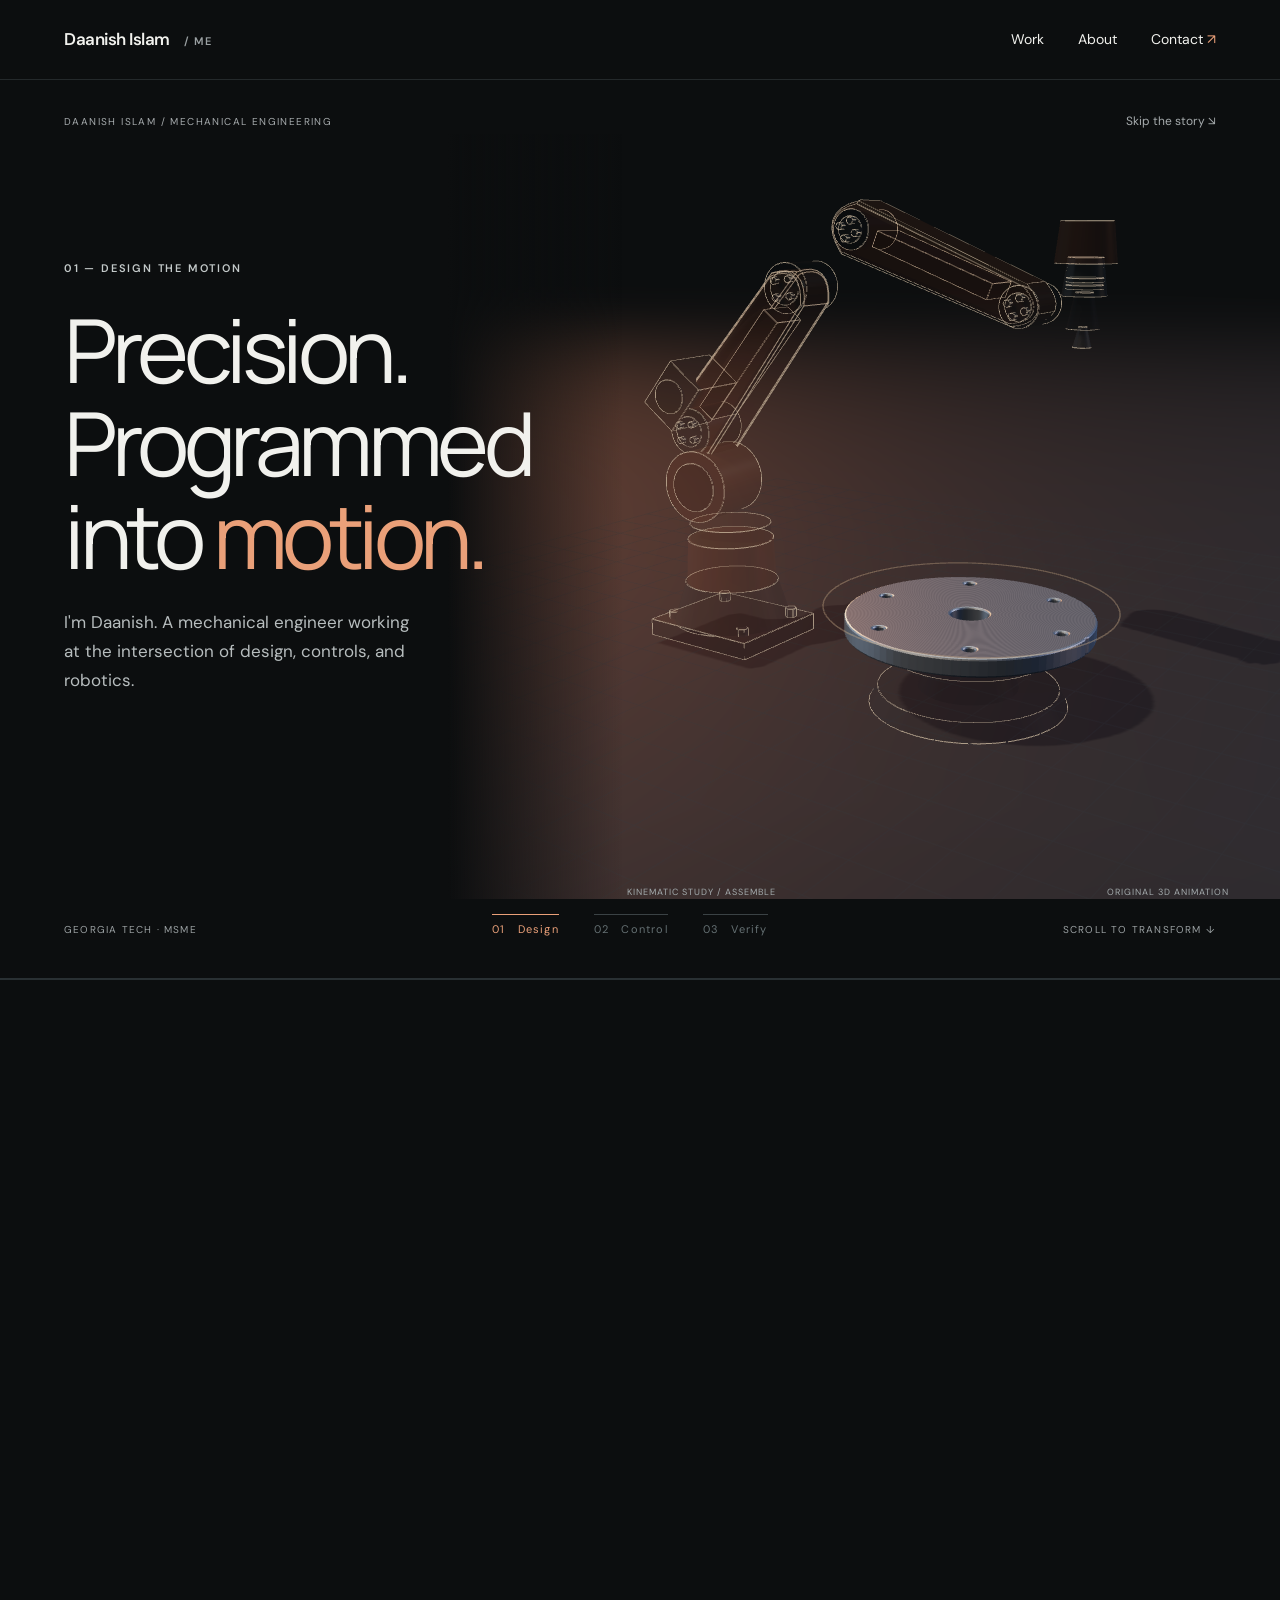
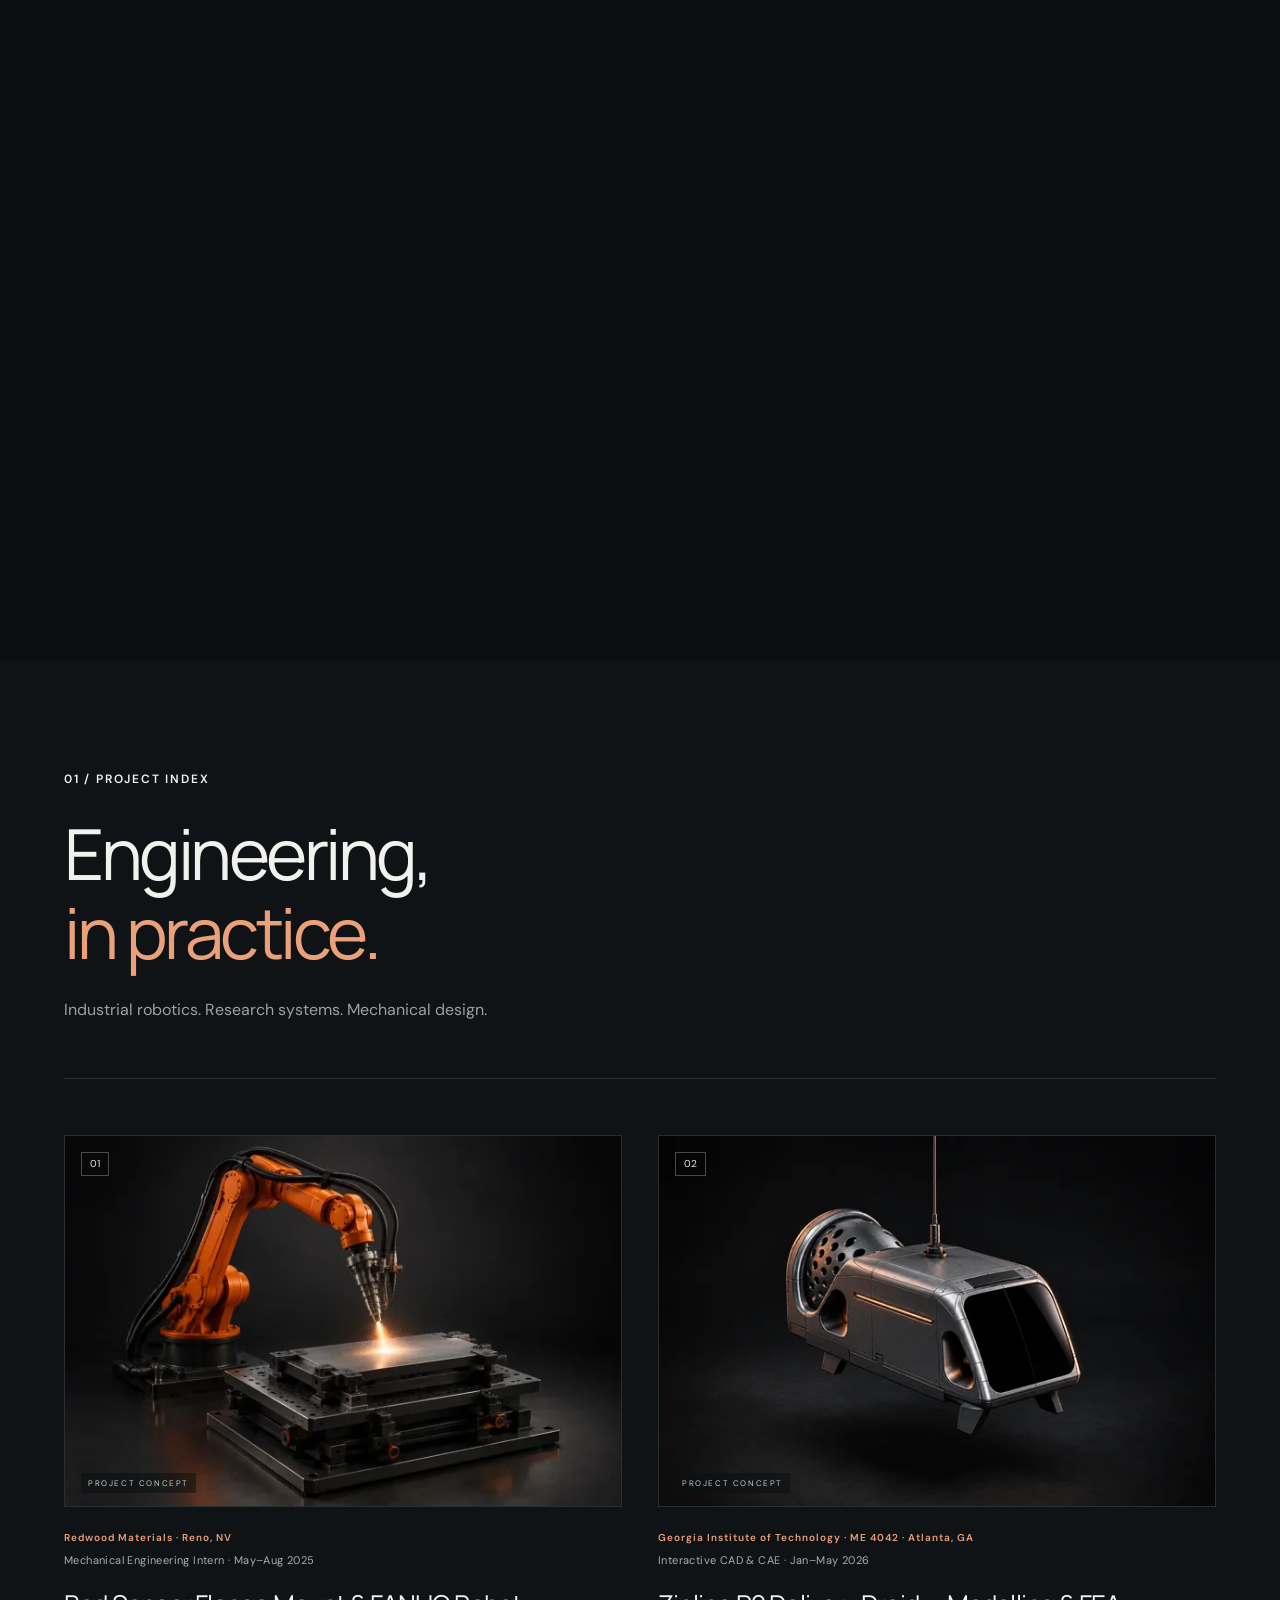
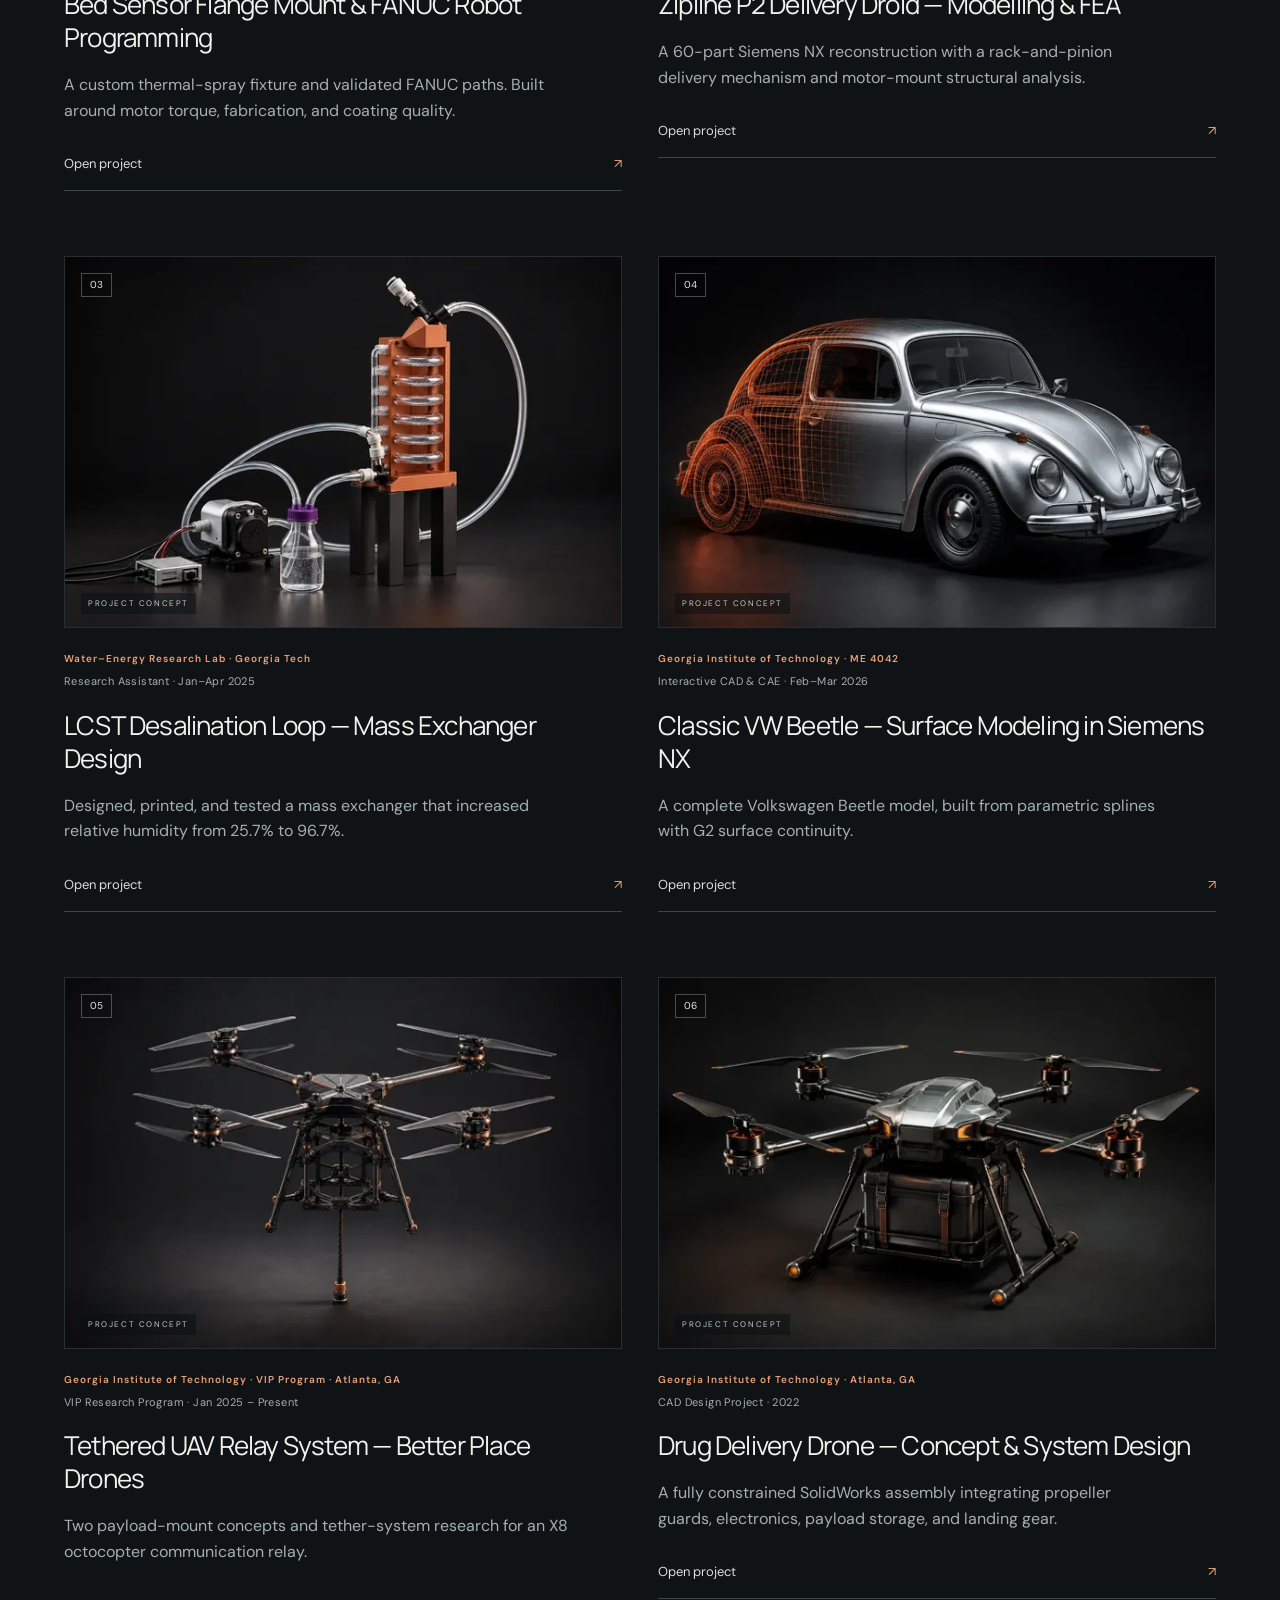
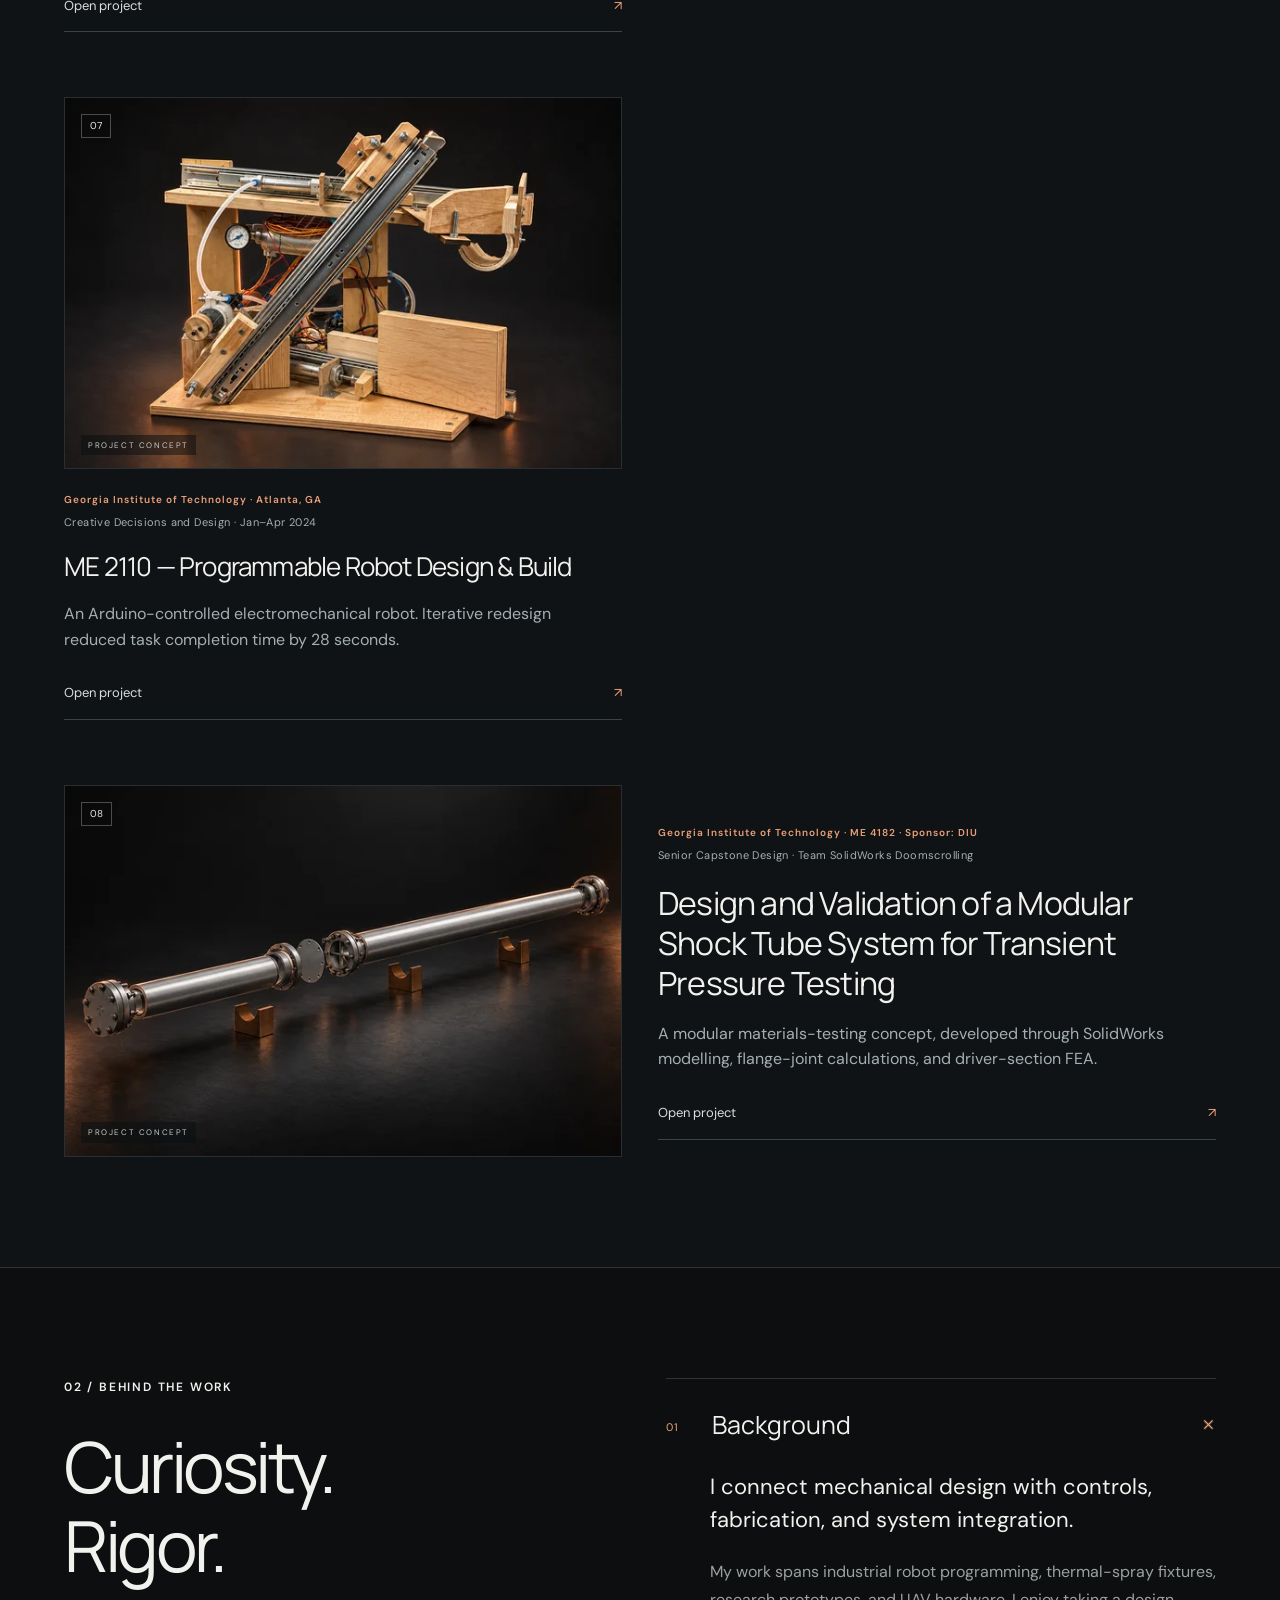
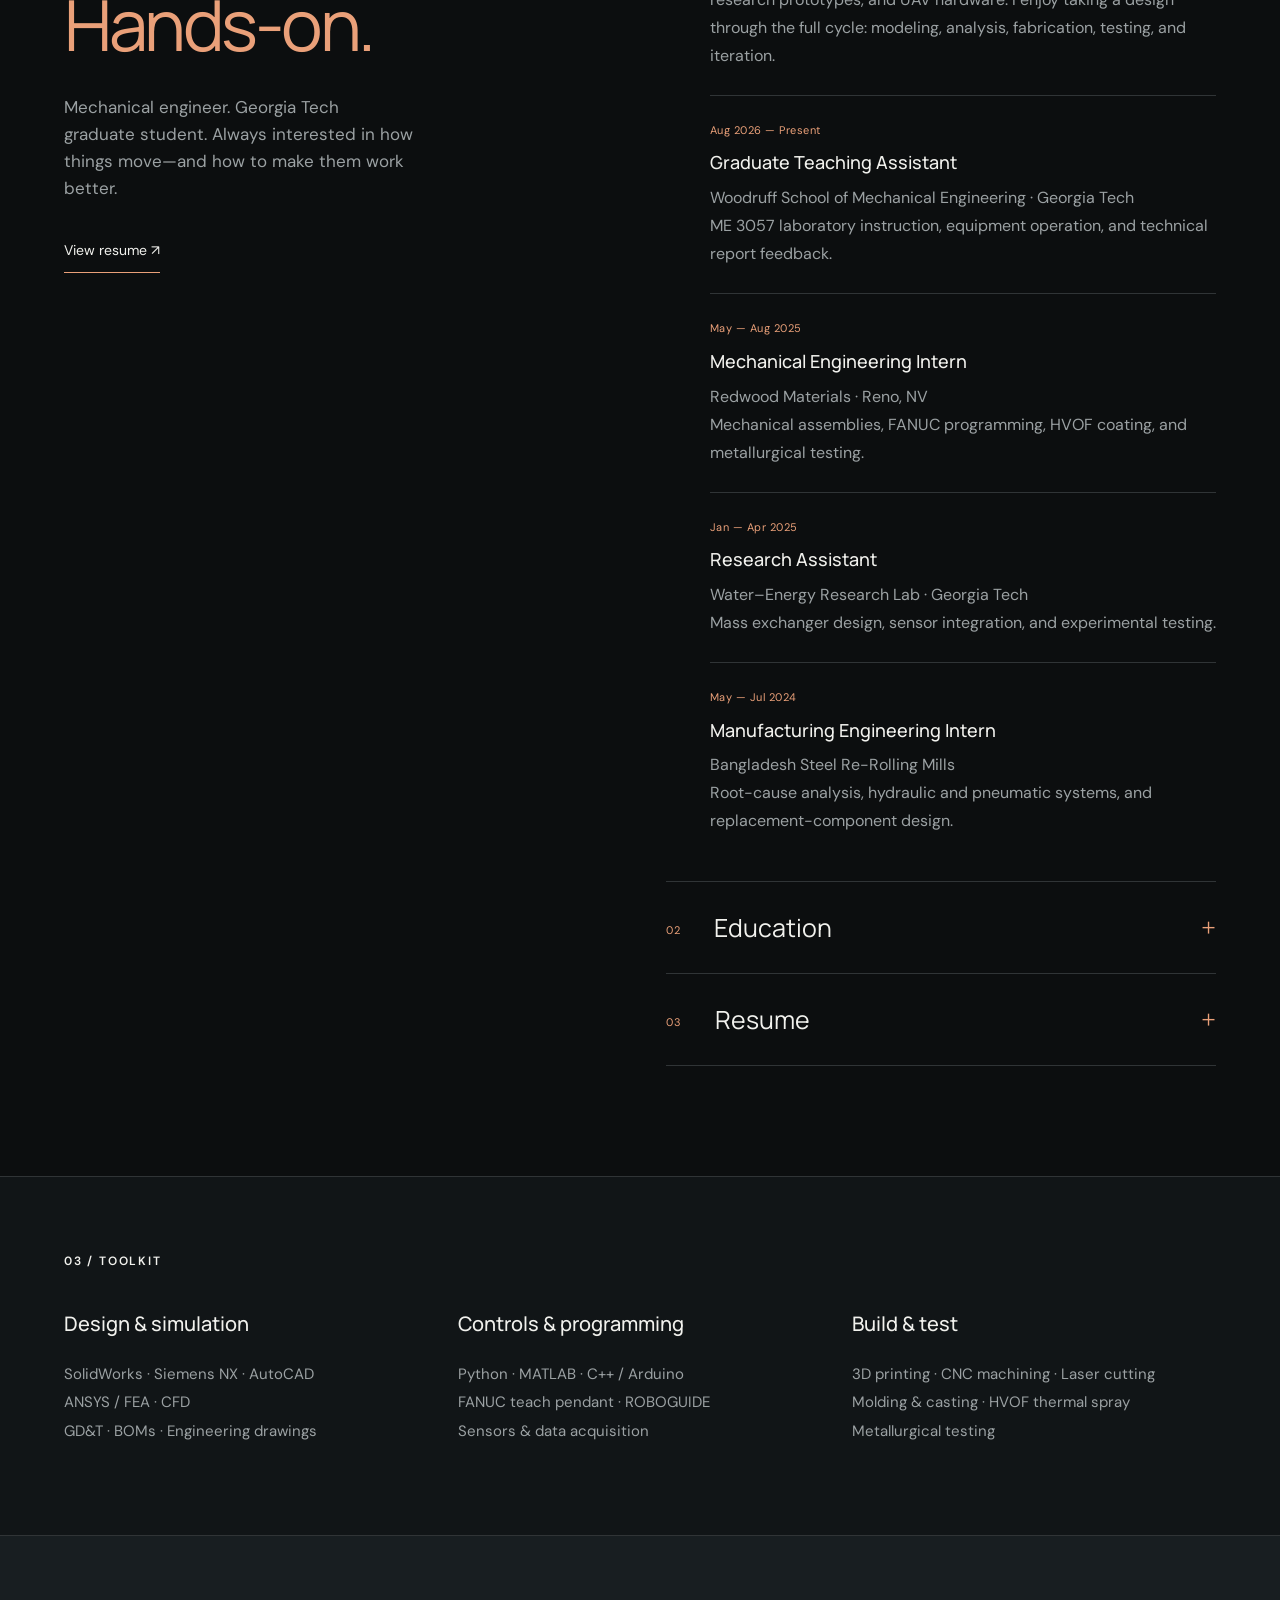
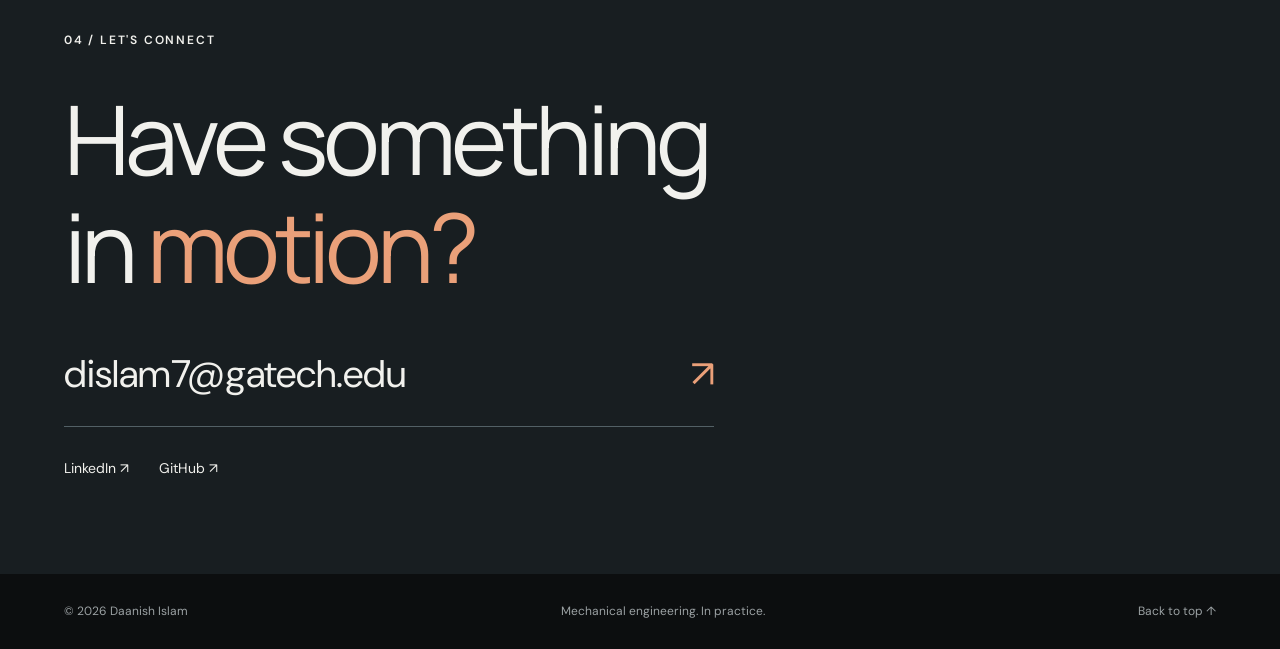
==== commit 6822e007: "Add files via upload" ====
--- a/index.html
+++ b/index.html
@@ -1,6 +1,6 @@
 <!DOCTYPE html>
 
-<html lang="en"><head><meta charset="utf-8"/><meta content="width=device-width,initial-scale=1,viewport-fit=cover" name="viewport"/><meta content="Daanish Islam — Georgia Tech MSME student focused on controls, robotics, automation and mechanical design. Explore industrial robotics, UAV design and hands-on engineering projects." name="description"/><meta content="#0c0e0f" name="theme-color"/><title>Daanish Islam — Design, Controls &amp; Robotics</title><link href="style.css" rel="stylesheet"/><link rel="stylesheet" href="elevated.css"/><link rel="stylesheet" href="mobile.css"/></head>
+<html lang="en"><head><meta charset="utf-8"/><meta content="width=device-width,initial-scale=1,viewport-fit=cover" name="viewport"/><meta content="Daanish Islam — Georgia Tech MSME student focused on controls, robotics, automation and mechanical design. Explore industrial robotics, UAV design and hands-on engineering projects." name="description"/><meta content="#0c0e0f" name="theme-color"/><title>Daanish Islam — Design, Controls &amp; Robotics</title><link href="style.css" rel="stylesheet"/><link rel="stylesheet" href="elevated.css"/><link rel="stylesheet" href="mobile.css"/><link rel="stylesheet" href="capstone.css"/></head>
 <body><a class="skip" href="#projects">Skip to projects</a><header class="site-header"><a class="wordmark" href="#top" aria-label="Daanish Islam, back to introduction"><span class="brand-symbol" aria-hidden="true">DI</span><span class="brand-name">Daanish Islam</span><span class="brand-field"> / ME</span></a><nav aria-label="Main navigation"><a href="#projects">Work</a><a href="#about">About</a><a href="#contact">Contact <span>↗</span></a></nav><button class="menu-toggle" aria-label="Open navigation" aria-expanded="false" aria-controls="mobile-menu"><span></span><span></span></button></header><dialog id="mobile-menu" aria-labelledby="menu-title"><div class="menu-heading"><h2 id="menu-title">Explore.</h2><button class="menu-close" aria-label="Close navigation">×</button></div><nav aria-label="Mobile navigation"><a href="#projects"><span>01</span>Selected work ↗</a><a href="#about"><span>02</span>About me ↗</a><a href="#skills"><span>03</span>Toolkit ↗</a><a href="#contact"><span>04</span>Get in touch ↗</a></nav><p class="menu-note">Daanish Islam<br>Mechanical Engineering · Georgia Tech</p></dialog>
 <main><section aria-label="From programmed motion to finished surface" class="scroll-story" id="top"><div class="story-stage"><div class="story-topline"><span>DAANISH ISLAM / MECHANICAL ENGINEERING</span><a href="#projects">Skip the story ↘</a></div><div class="story-visual"><picture class="story-poster"><source media="(max-width:900px)" srcset="story-mobile.webp"><img src="story-desktop.webp" alt="Original industrial robot and coating cell concept" fetchpriority="high"></picture><div class="scene-shade"></div></div><div class="mobile-story-intro"><h1>Engineering<br>into <em>motion.</em></h1></div><div class="mobile-story-outro" aria-hidden="true" inert><h2>Intent.<br><em>Made tangible.</em></h2></div><a class="mobile-story-action" href="#projects">Explore projects <span>↘</span></a><a class="mobile-story-skip" href="#projects" aria-hidden="true" inert>Skip story ↘</a><span class="mobile-scroll-cue">SCROLL TO TRANSFORM ↓</span><div class="story-copy"><div class="story-chapter active" data-chapter="0"><p class="eyebrow">01 — DESIGN THE MOTION</p><h1>Precision.<br/>Programmed<br/>into <em>motion.</em></h1><p class="story-description">I'm Daanish. A mechanical engineer working at the intersection of design, controls, and robotics.</p></div><div aria-hidden="true" class="story-chapter" data-chapter="1"><p class="eyebrow">02 — CONTROL THE PROCESS</p><h2>Where code<br/>meets <em>metal.</em></h2><p class="story-description">A precise path becomes a stream of energy. Motion, material, and control working as one system.</p></div><div aria-hidden="true" class="story-chapter" data-chapter="2"><p class="eyebrow">03 — VERIFY THE RESULT</p><h2>Built.<br/>Tested.<br/><em>Refined.</em></h2><p class="story-description">One continuous pass transforms the surface. From the first design decision to a controlled outcome.</p><p class="story-result"><strong>Intent →</strong><span>Motion. Material. Performance.<br>A study in controlled transformation.</span></p></div></div><div class="story-caption"><span id="scene-label">KINEMATIC STUDY / ASSEMBLE</span><span>ORIGINAL 3D ANIMATION</span></div><div class="story-bottom"><span>GEORGIA TECH · MSME</span><ol aria-label="Story chapters" class="story-steps"><li class="active">01 <span>Design</span></li><li>02 <span>Control</span></li><li>03 <span>Verify</span></li></ol><span class="scroll-cue">SCROLL TO TRANSFORM ↓</span></div><div class="story-progress"><div></div></div></div></section>
 
@@ -269,6 +269,35 @@
 <span class="tag">DC Motors</span><span class="tag">Pneumatic Pistons</span><span class="tag">Solenoids</span>
 <span class="tag">Encoders &amp; Sensors</span><span class="tag">Electromechanical Design</span><span class="tag">Iterative Prototyping</span>
 </div>
+</div></details></div></article><article class="project" id="project-8"><div class="project-visual"><img src="project-8.webp" srcset="project-8-small.webp 600w, project-8.webp 1536w" sizes="(max-width:700px) 90vw, 45vw" alt="Concept illustration of the modular shock tube assembly" loading="lazy"/><span class="index">08</span><span class="cover-label">PROJECT CONCEPT</span></div><div class="project-copy"><p class="eyebrow">Georgia Institute of Technology · ME 4182 · Sponsor: DIU</p><p class="project-period">Senior Capstone Design · Team SolidWorks Doomscrolling</p><h3>Design and Validation of a Modular Shock Tube System for Transient Pressure Testing</h3><p>A modular materials-testing concept, developed through SolidWorks modelling, flange-joint calculations, and driver-section FEA.</p><details><summary>Open project <span>↗</span></summary><div class="case-study"><h4>Design and Validation of a Modular Shock Tube System for Transient Pressure Testing</h4><p class="eyebrow">Georgia Institute of Technology · ME 4182 · Sponsor: DIU</p>
+<p class="project-desc">A four-person senior capstone team developed a modular shock tube concept for DIU to study how materials respond to repeatable transient pressure loads. The work progressed from requirements and concept selection to CAD, pressure-region modelling, component calculations, and a static structural study. The deliverable was a digital design and analysis package; no physical shock tube was manufactured or tested.</p>
+<p class="project-desc"><strong>My contribution:</strong> created all SolidWorks models, performed the bolt calculations and driver-section FEA, and contributed to concept ideation, market research, and the final report. Pressure-region modelling, tube-length analysis, wall-sizing calculations, and intake-system development were team contributions.</p>
+<h5>01 / Define the test problem</h5>
+<p class="project-desc">The existing test equipment lacked modular access and convenient instrumentation. The team translated the brief into targets for a 12 ft × 8 ft footprint, a cycle time below 20 minutes, and a pressure-range requirement extending to 2,000 psi. The report recommended operation at or below 500 psi as its initial basis. These were design requirements and recommendations, not demonstrated operating capabilities.</p>
+<p class="project-desc">A diaphragm separates the pressurized driver from the lower-pressure driven section. Its rupture sends an incident shock toward the specimen; reflection at the end wall creates a different loading region. The supplied process video introduces this sequence.</p>
+<figure class="capstone-figure"><video controls playsinline preload="none" aria-label="Shock tube process explanation"><source src="shock-tube-process.mp4" type="video/mp4"/>Your browser cannot play this video. <a href="shock-tube-process.mp4">Download the process video</a>.</video><figcaption class="media-label">Shock tube process — supplied explanatory video</figcaption></figure>
+<h5>02 / Select and model the modular assembly</h5>
+<p class="project-desc">The team compared constant-area, conical, and convergent concepts, selecting a straight, constant-diameter arrangement for its simpler analysis and modular interfaces. I modelled the driver and driven sections, bolted flange collars, diaphragm interface, end plates, and supports in SolidWorks. The assembly separates at the central joint to support diaphragm replacement and internal access; the end-wall concept provides a specimen-mounting interface.</p>
+<figure class="capstone-figure"><a href="shock-tube-exploded.png" target="_blank" rel="noopener" aria-label="Open full-size Exploded CAD of the modular shock tube"><img src="shock-tube-exploded.png" alt="Exploded CAD of the modular shock tube" width="822" height="311" loading="lazy"/></a><figcaption class="media-label">SolidWorks exploded assembly — driver, diaphragm interface, driven section, end plates, and supports · Tap image to enlarge ↗</figcaption></figure>
+<h5>03 / Establish the pressure model and gas-handling layout</h5>
+<p class="project-desc">The team used MATLAB pressure-region calculations to compare driver/driven gas combinations and relate incident shock strength to the loading at the test location. This distinguished initial driver pressure from incident and reflected pressures. The ideal-gas incident-shock relation used in the report was:</p>
+<div class="capstone-equation" role="math" aria-label="P two over P one equals one plus two gamma one divided by gamma one plus one, times M s squared minus one">P<sub>2</sub> / P<sub>1</sub> = 1 + [2γ<sub>1</sub> / (γ<sub>1</sub> + 1)] (M<sub>s</sub><sup>2</sup> − 1)</div>
+<p class="project-desc">Here P<sub>1</sub> is the initial driven-gas pressure, P<sub>2</sub> is the pressure behind the incident shock, γ<sub>1</sub> is the driven gas’s specific-heat ratio, and M<sub>s</sub> is the incident shock Mach number. Separate calculations addressed the driver requirement and reflected pressure. The report identifies the maximum end-wall loading assumption as an item requiring further validation.</p>
+<p class="project-desc">The intake concept combined a reservoir, gas booster, cylinder cascade, regulator, isolation and check valves, pressure indication, and relief protection. A separate exhaust concept addressed gas removal and baseline recovery. These subsystems were considered alongside the access and reset workflow.</p>
+<figure class="capstone-figure"><a href="shock-tube-intake.png" target="_blank" rel="noopener" aria-label="Open full-size Layout of the shock tube intake system"><img src="shock-tube-intake.png" alt="Layout of the shock tube intake system" width="975" height="294" loading="lazy"/></a><figcaption class="media-label">Intake concept — gas supply, pressure control, and protective components · Tap image to enlarge ↗</figcaption></figure>
+<h5>04 / Evaluate the flange joint and driver section</h5>
+<p class="project-desc">I evaluated the flange joint using the report’s assumed design load and an eight-bolt load split. The calculation below records that preliminary model; final joint design still requires verification of the effective pressure area, preload, sealing, and transient loads.</p>
+<div class="capstone-equation" role="math" aria-label="Force per bolt equals design force divided by number of bolts, 628.86 kilonewtons divided by eight equals 78.61 kilonewtons">F<sub>bolt</sub> = F<sub>design</sub> / N = 628.86 / 8 = 78.61 kN</div>
+<p class="project-desc">I then ran a static SolidWorks Simulation study of the AISI 304 stainless-steel driver section with 500 psi internal pressure and one end fixed. The reported peak von Mises stress was 3.690 MPa, with concentrations near the constrained end faces. Compared with the assigned 206.8 MPa yield strength, this gives the following yield-to-stress ratio for that model:</p>
+<div class="capstone-equation" role="math" aria-label="Yield-to-stress ratio equals 206.8 divided by 3.690, approximately 56">S<sub>y</sub> / σ<sub>vM,max</sub> = 206.8 / 3.690 ≈ 56</div>
+<figure class="capstone-figure"><a href="shock-tube-fea.png" target="_blank" rel="noopener" aria-label="Open full-size Driver-section von Mises stress contour"><img src="shock-tube-fea.png" alt="Driver-section von Mises stress contour" width="941" height="377" loading="lazy"/></a><figcaption class="media-label">Driver-section static FEA — reported peak von Mises stress 3.690 MPa at 500 psi applied pressure · Tap image to enlarge ↗</figcaption></figure>
+<p class="project-desc">This result describes the submitted static model, rather than a validated rating for the complete system. Transient pressure, thermal effects, joint behaviour, and repeated loading were outside its scope. The report also contains conflicting wall-thickness descriptions, which need reconciliation before manufacturing review.</p>
+<h5>05 / Document the workflow and hand off the design</h5>
+<p class="project-desc">The team mapped specimen and sensor setup, testing, gas removal, sample recovery, and data capture to expose the access and reset steps behind the cycle-time target. The final handoff combined CAD, calculations, subsystem layouts, and an expo poster. Recommended next work included experimental diaphragm characterization, sealing and tolerance review, and coupled thermal-structural analysis.</p>
+<figure class="capstone-figure"><a href="shock-tube-process.png" target="_blank" rel="noopener" aria-label="Open full-size Shock tube system process block diagram"><img src="shock-tube-process.png" alt="Shock tube system process block diagram" width="1015" height="565" loading="lazy"/></a><figcaption class="media-label">System block diagram — proposed test and reset workflow · Tap image to enlarge ↗</figcaption></figure><figure class="capstone-figure"><a href="shock-tube-poster.jpg" target="_blank" rel="noopener" aria-label="Open full-size Senior capstone expo poster"><img src="shock-tube-poster.jpg" alt="Senior capstone expo poster" width="4608" height="3456" loading="lazy"/></a><figcaption class="media-label">Senior Capstone Design (ME 4182) — final project poster · Tap image to enlarge ↗</figcaption></figure>
+<div class="project-metrics"><div class="metric"><div class="metric-val">500 psi</div><div class="metric-label">Static FEA load case</div></div><div class="metric"><div class="metric-val">3.690 MPa</div><div class="metric-label">Reported peak stress</div></div><div class="metric"><div class="metric-val">4</div><div class="metric-label">Team members</div></div></div>
+<div class="project-tags"><span class="tag">SolidWorks</span><span class="tag">Static FEA</span><span class="tag">Bolted Joints</span><span class="tag">Pressure-Vessel Analysis</span><span class="tag">Concept Selection</span><span class="tag">Modular Design</span><span class="tag">MATLAB · Team Analysis</span></div>
+<p><a class="button" href="shock-tube-report.pdf" target="_blank" rel="noopener">Read the final report <span>↗</span></a></p>
 </div></details></div></article></div></section>
 <section class="about-explore" id="about"><div class="about-intro"><p class="eyebrow">02 / BEHIND THE WORK</p><h2>Curiosity.<br/>Rigor.<br/><em>Hands-on.</em></h2><p>Mechanical engineer. Georgia Tech graduate student. Always interested in how things move—and how to make them work better.</p><a class="text-link" href="Daanish_Islam_Resume.pdf" rel="noopener" target="_blank">View resume ↗</a></div><div class="about-panels"><details class="about-panel" open=""><summary><span><small>01</small> Background</span><span class="plus">+</span></summary><div class="about-panel-body"><p class="lead">I connect mechanical design with controls, fabrication, and system integration.</p><p>My work spans industrial robot programming, thermal-spray fixtures, research prototypes, and UAV hardware. I enjoy taking a design through the full cycle: modeling, analysis, fabrication, testing, and iteration.</p><div class="experience-row"><span>Aug 2026 — Present</span><h3>Graduate Teaching Assistant</h3><p>Woodruff School of Mechanical Engineering · Georgia Tech<br/>ME 3057 laboratory instruction, equipment operation, and technical report feedback.</p></div><div class="experience-row"><span>May — Aug 2025</span><h3>Mechanical Engineering Intern</h3><p>Redwood Materials · Reno, NV<br/>Mechanical assemblies, FANUC programming, HVOF coating, and metallurgical testing.</p></div><div class="experience-row"><span>Jan — Apr 2025</span><h3>Research Assistant</h3><p>Water–Energy Research Lab · Georgia Tech<br/>Mass exchanger design, sensor integration, and experimental testing.</p></div><div class="experience-row"><span>May — Jul 2024</span><h3>Manufacturing Engineering Intern</h3><p>Bangladesh Steel Re-Rolling Mills<br/>Root-cause analysis, hydraulic and pneumatic systems, and replacement-component design.</p></div></div></details><details class="about-panel"><summary><span><small>02</small> Education</span><span class="plus">+</span></summary><div class="about-panel-body"><div class="degree"><p class="eyebrow">AUG 2026 — DEC 2027 · EXPECTED</p><h3>Master of Science<br/>Mechanical Engineering</h3><p>Georgia Institute of Technology</p><p>Focus: controls, robotics, automation, and design.</p><p class="muted">Coursework: Linear Control Systems; Advanced Control System Design &amp; Implementation; Mechatronics; Engineering Design.</p></div><div class="degree"><p class="eyebrow">AUG 2022 — MAY 2026</p><h3>Bachelor of Science<br/>Mechanical Engineering</h3><p>Georgia Institute of Technology</p><p>GPA: 3.66 · Highest Honour</p></div></div></details><details class="about-panel"><summary><span><small>03</small> Resume</span><span class="plus">+</span></summary><div class="about-panel-body"><p class="lead">The full picture.</p><p>Experience, education, technical skills, and selected projects in one document.</p><div class="resume-actions"><a class="button" href="Daanish_Islam_Resume.pdf" rel="noopener" target="_blank">View PDF <span>↗</span></a><a class="button" download="" href="Daanish_Islam_Resume.pdf">Download resume <span>↓</span></a></div></div></details></div></section>
 <section class="skills" id="skills"><p class="eyebrow">03 / TOOLKIT</p><div class="skills-grid"><div><h3>Design &amp; simulation</h3><p>SolidWorks · Siemens NX · AutoCAD<br/>ANSYS / FEA · CFD<br/>GD&amp;T · BOMs · Engineering drawings</p></div><div><h3>Controls &amp; programming</h3><p>Python · MATLAB · C++ / Arduino<br/>FANUC teach pendant · ROBOGUIDE<br/>Sensors &amp; data acquisition</p></div><div><h3>Build &amp; test</h3><p>3D printing · CNC machining · Laser cutting<br/>Molding &amp; casting · HVOF thermal spray<br/>Metallurgical testing</p></div></div></section>
--- a/capstone.css
+++ b/capstone.css
@@ -0,0 +1,2 @@
+#project-8 .project-copy{min-width:0}#project-8 h3{font-size:clamp(24px,2.5vw,38px);line-height:1.25}#project-8 h5{font:600 17px var(--display);line-height:1.5;color:#8a452a;margin:38px 0 16px}#project-8 .capstone-figure{margin:24px 0}#project-8 .capstone-figure img{display:block;width:100%;height:auto;max-height:none;object-fit:contain}#project-8 .capstone-figure a{display:block}#project-8 video{display:block;width:100%;max-height:65vh;background:#090b0c}#project-8 .capstone-equation{padding:18px;margin:22px 0;border-left:2px solid var(--accent);background:#ffffff05;font-family:Georgia,serif;font-size:20px;overflow-x:auto;max-width:100%;line-height:1.8}#project-8 .project-desc{overflow-wrap:break-word}@media(max-width:600px){#project-8 .capstone-equation{font-size:17px;padding:12px}#project-8 h5{font-size:16px}}
+
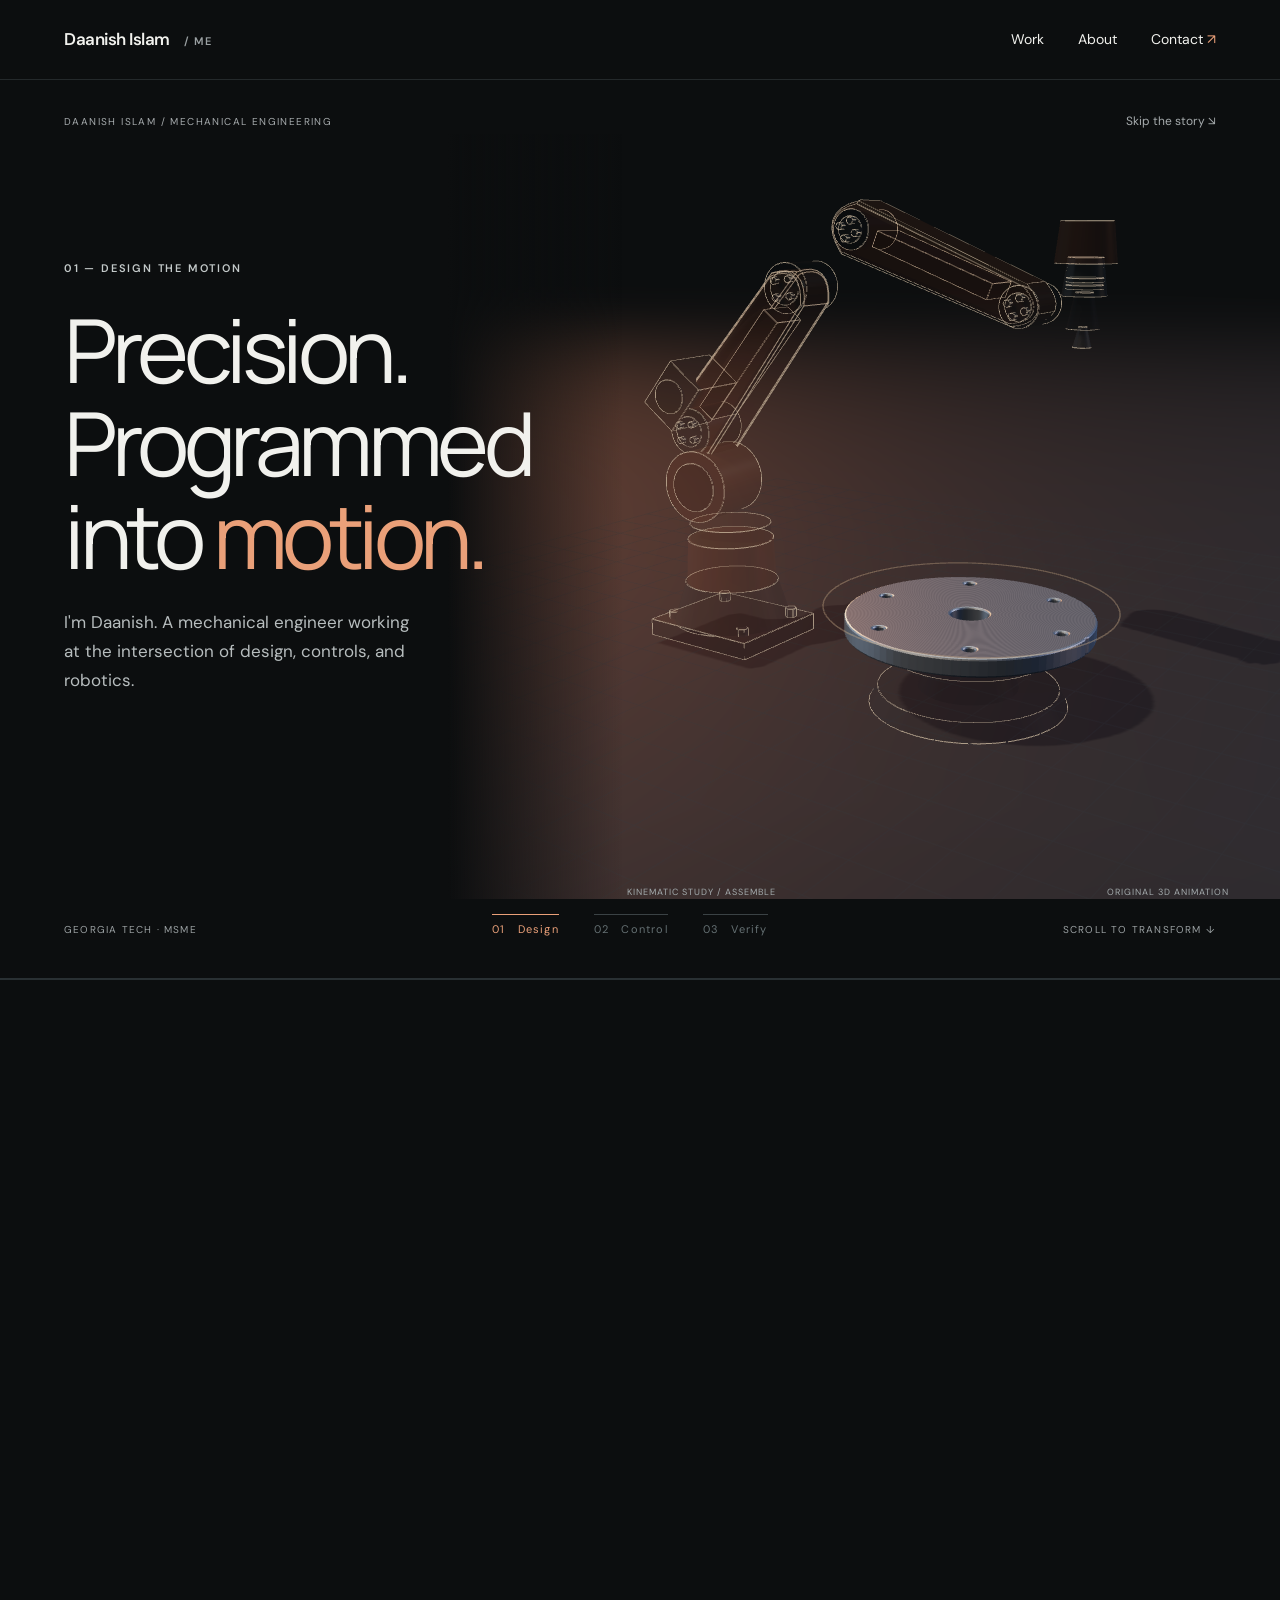
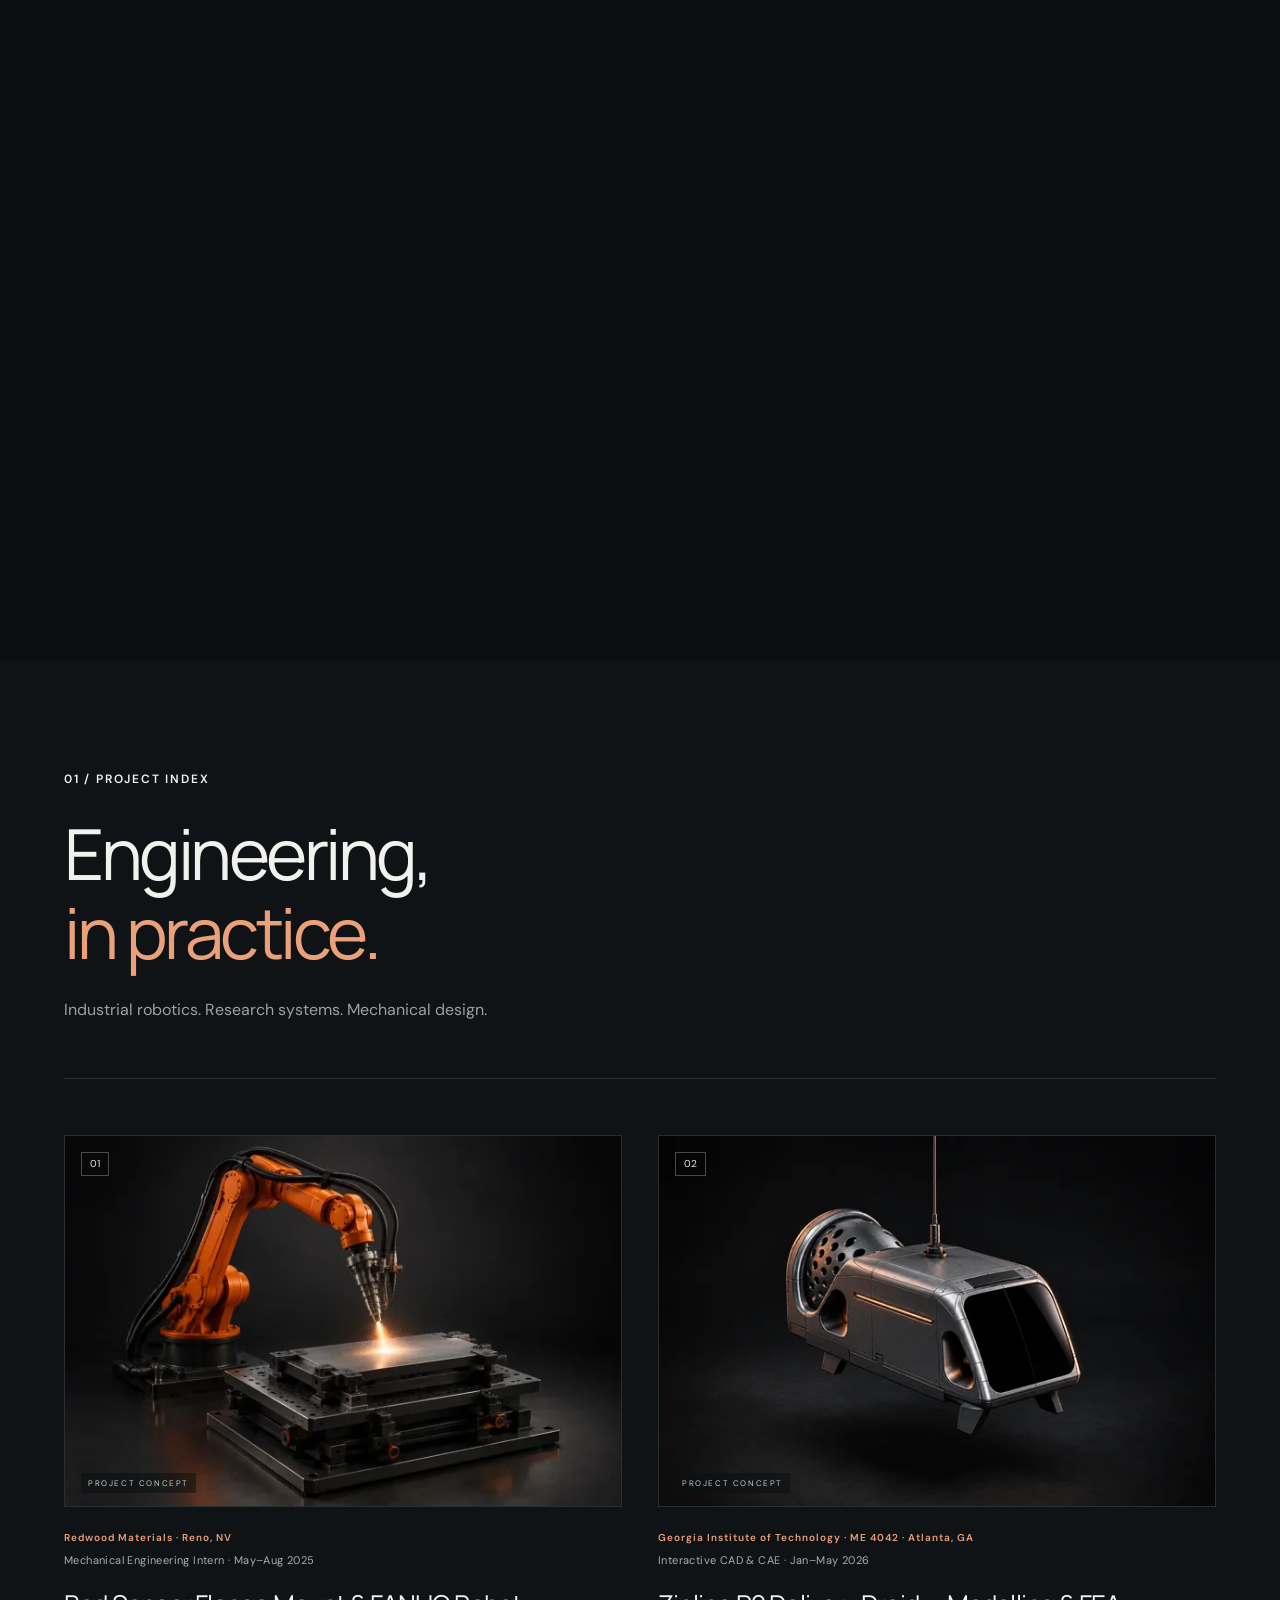
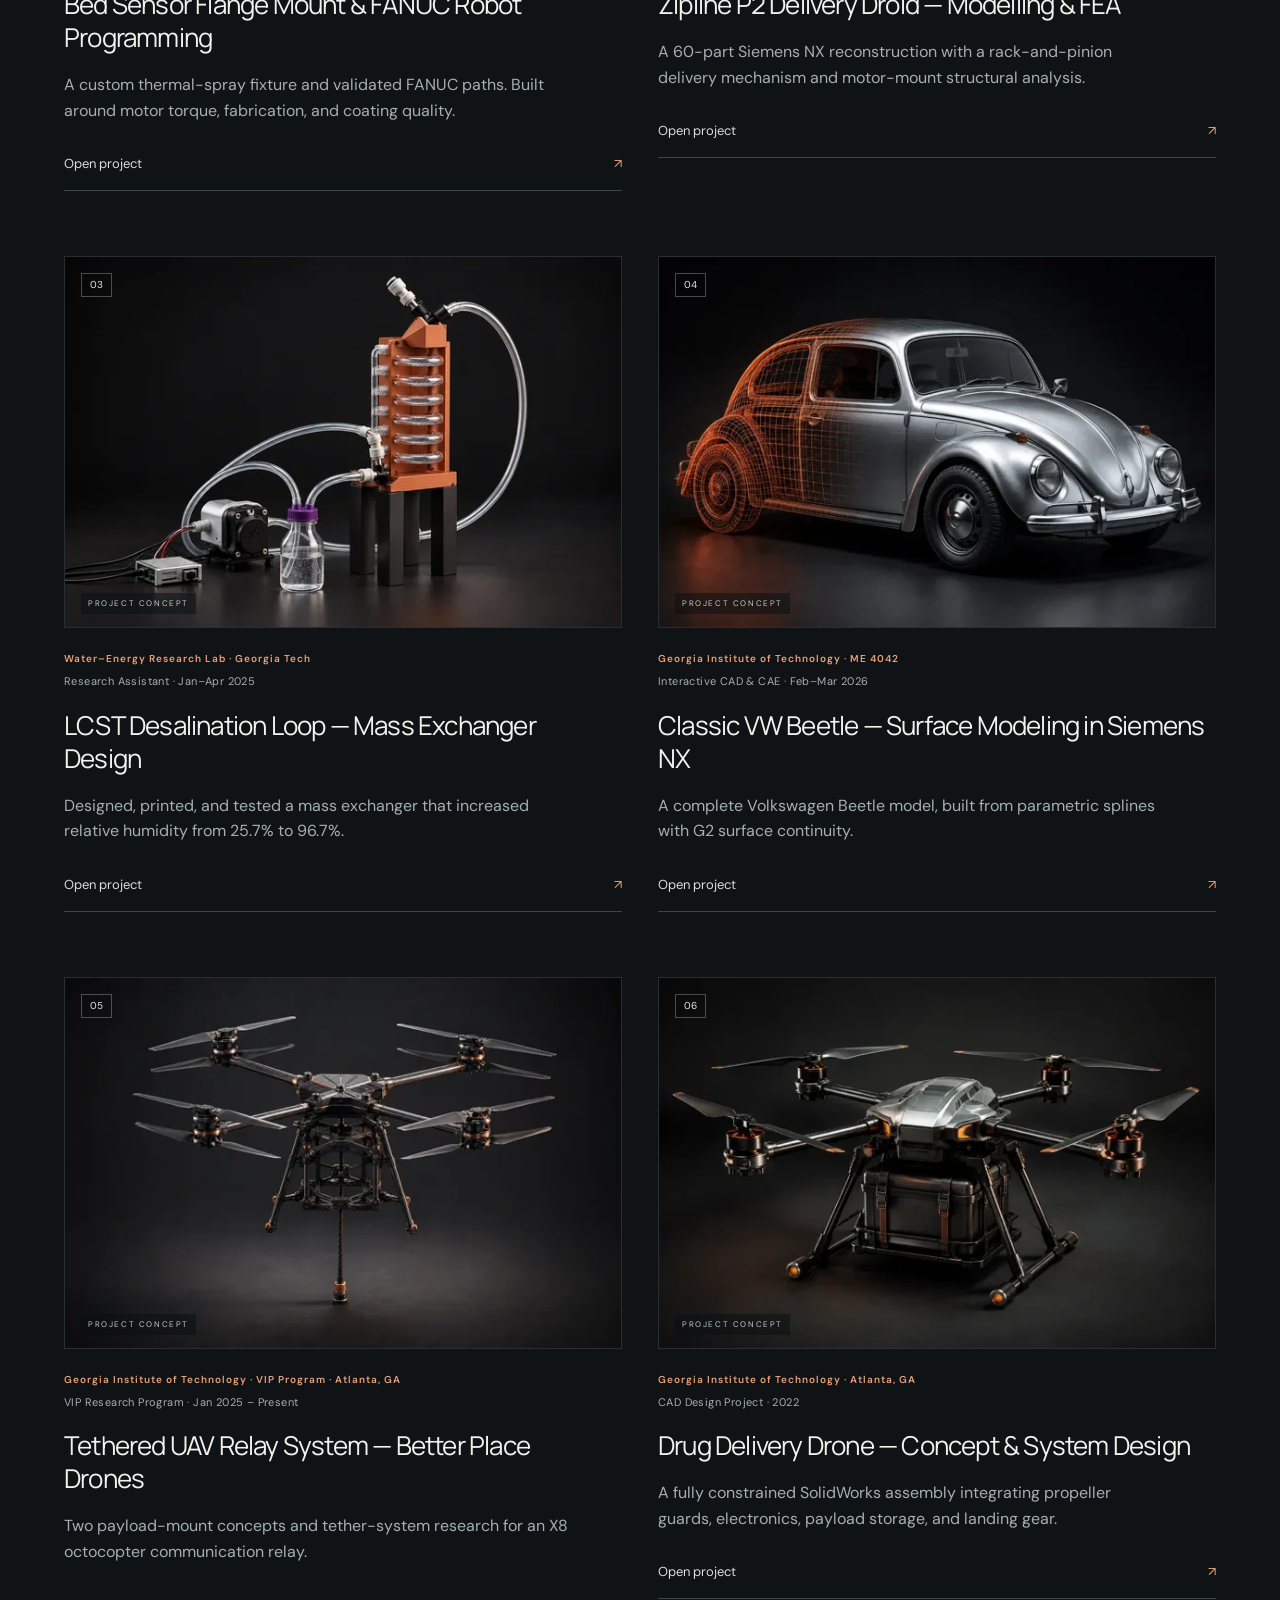
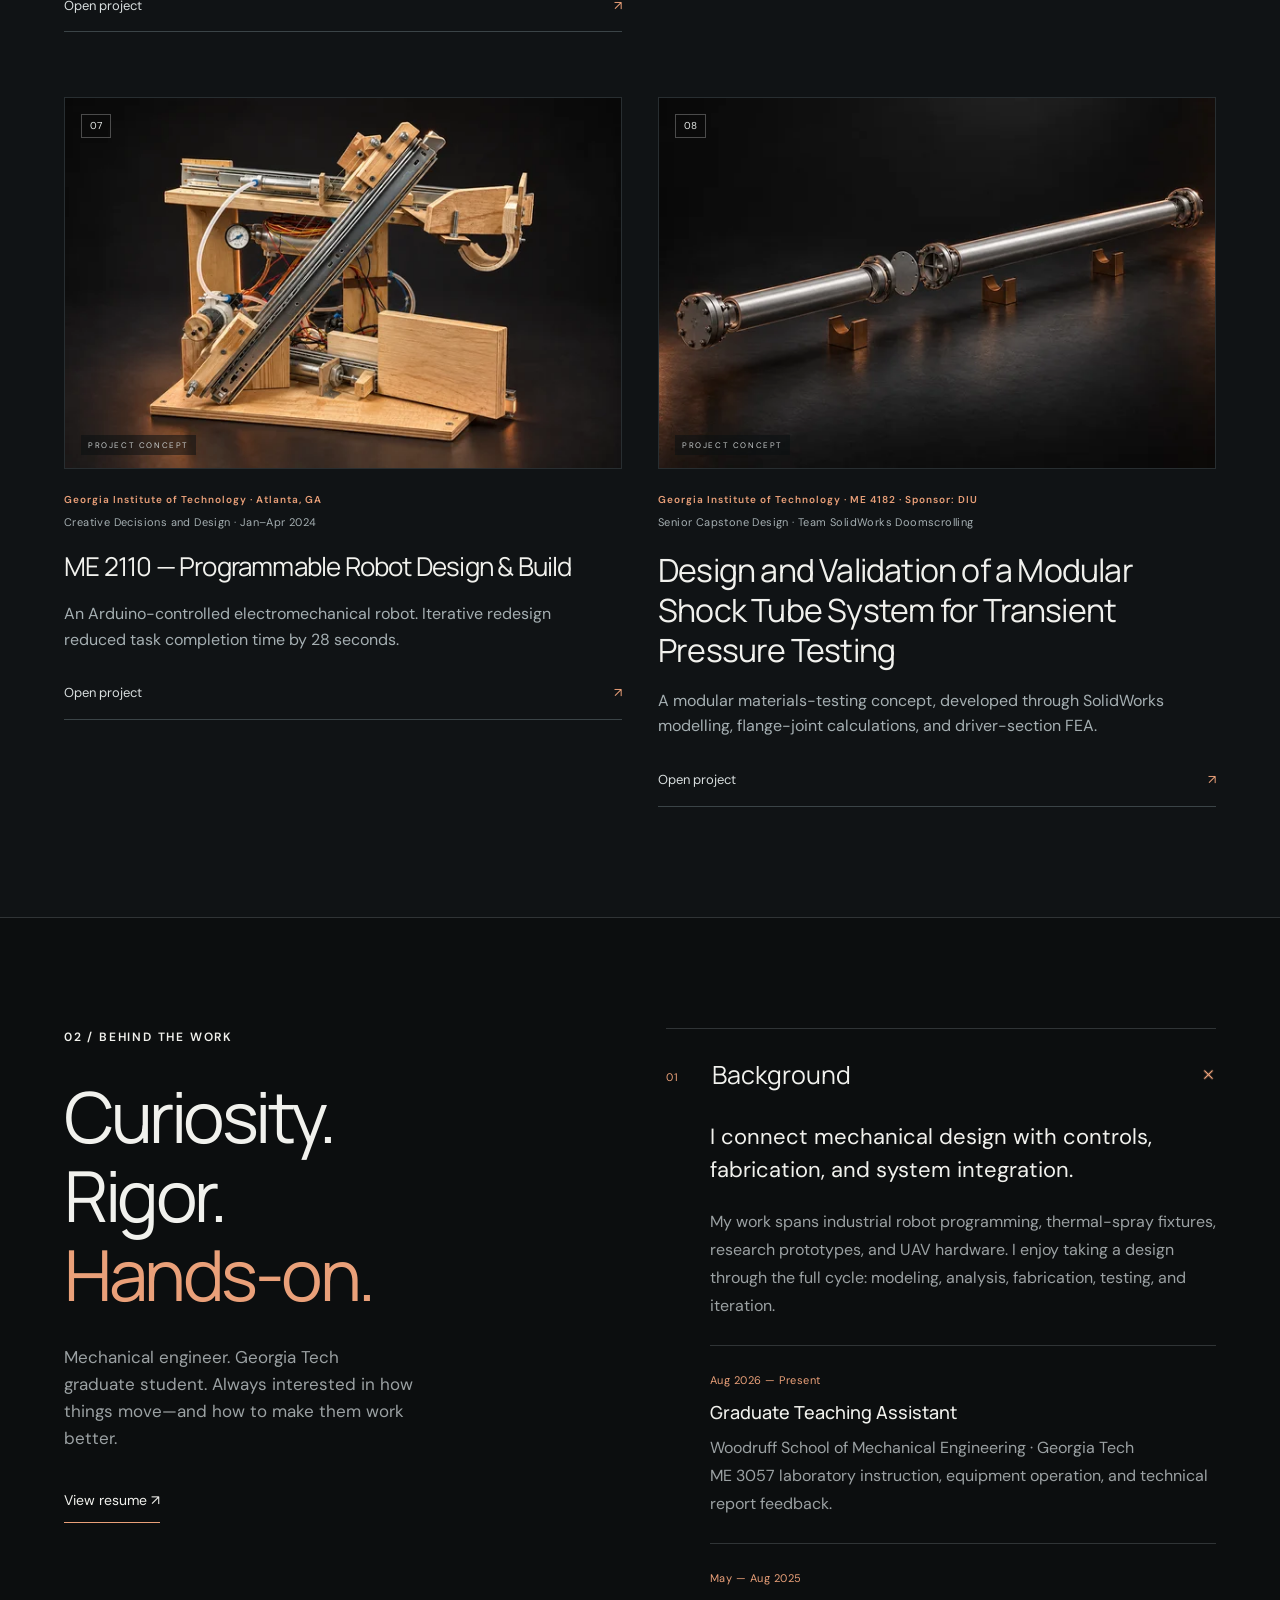
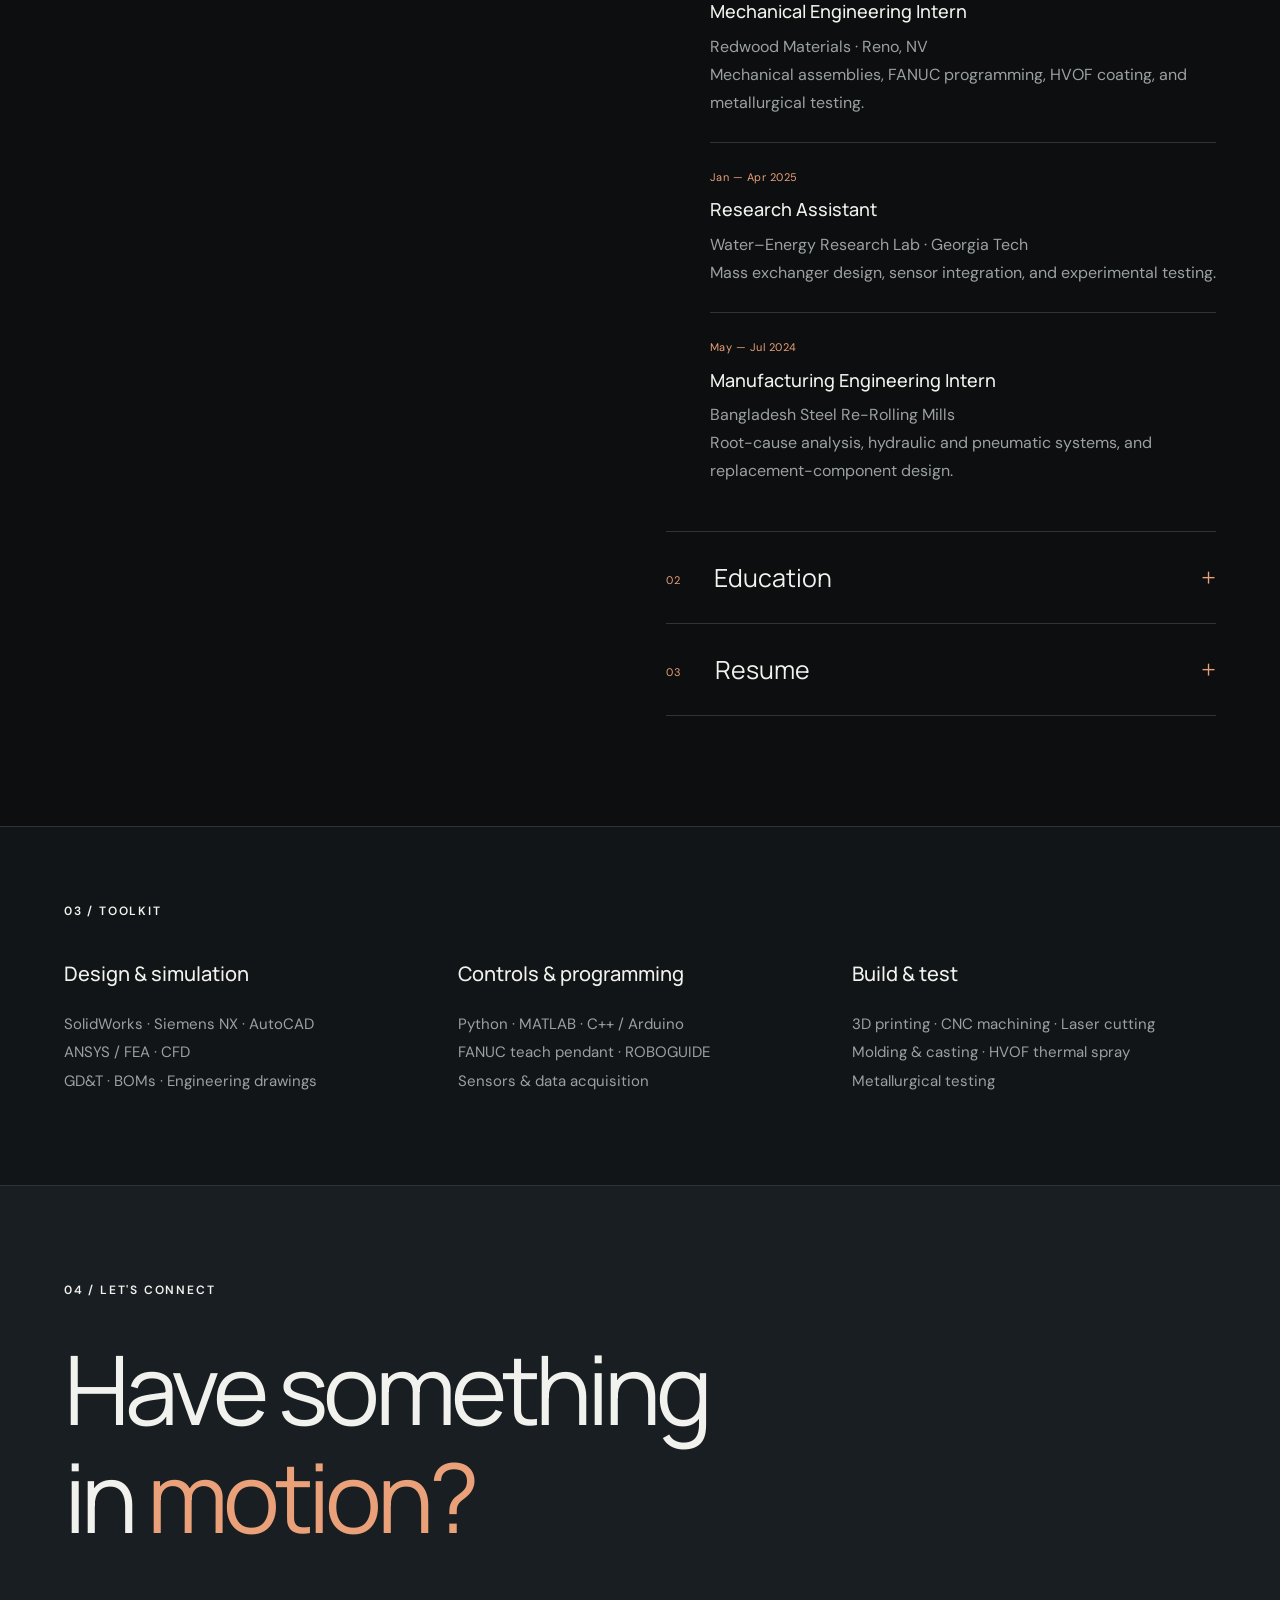
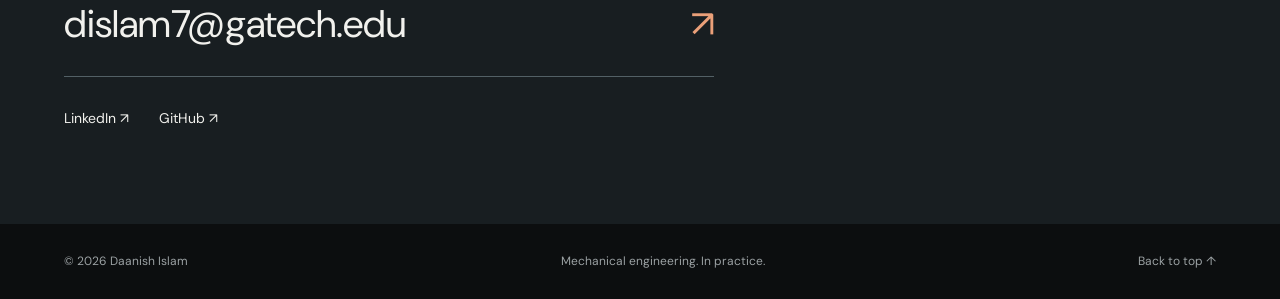
==== commit e198d928: "Add files via upload" ====
--- a/index.html
+++ b/index.html
@@ -20,13 +20,13 @@
 <div>
 <div>
 <div>
-<iframe allowfullscreen="" class="embed" frameborder="0" loading="lazy" src="https://www.youtube.com/embed/eI6Ww2LsbVc" title="Bed Sensor Flange Mount &amp; FANUC Robot Programming demonstration"></iframe>
+<video class="redwood-video" controls playsinline preload="metadata" aria-label="FANUC robot coating the plate"><source src="coating-plate.mp4" type="video/mp4"/>Your browser cannot play this video. <a href="coating-plate.mp4">Download video</a>.</video>
 </div>
 <div class="media-label">FANUC Robot — Coating Plate</div>
 </div>
 <div>
 <div>
-<iframe allowfullscreen="" class="embed" frameborder="0" loading="lazy" src="https://www.youtube.com/embed/OQbHTClUJ6A" title="Bed Sensor Flange Mount &amp; FANUC Robot Programming demonstration"></iframe>
+<video class="redwood-video" controls playsinline preload="metadata" aria-label="FANUC robot coating the flange"><source src="coating-flange.mp4" type="video/mp4"/>Your browser cannot play this video. <a href="coating-flange.mp4">Download video</a>.</video>
 </div>
 <div class="media-label">FANUC Robot — Coating Flange</div>
 </div>
--- a/capstone.css
+++ b/capstone.css
@@ -1,2 +1,4 @@
 #project-8 .project-copy{min-width:0}#project-8 h3{font-size:clamp(24px,2.5vw,38px);line-height:1.25}#project-8 h5{font:600 17px var(--display);line-height:1.5;color:#8a452a;margin:38px 0 16px}#project-8 .capstone-figure{margin:24px 0}#project-8 .capstone-figure img{display:block;width:100%;height:auto;max-height:none;object-fit:contain}#project-8 .capstone-figure a{display:block}#project-8 video{display:block;width:100%;max-height:65vh;background:#090b0c}#project-8 .capstone-equation{padding:18px;margin:22px 0;border-left:2px solid var(--accent);background:#ffffff05;font-family:Georgia,serif;font-size:20px;overflow-x:auto;max-width:100%;line-height:1.8}#project-8 .project-desc{overflow-wrap:break-word}@media(max-width:600px){#project-8 .capstone-equation{font-size:17px;padding:12px}#project-8 h5{font-size:16px}}
 
+
+#project-grid > .project:last-child{grid-column:auto;display:block}#project-grid > .project:last-child .project-copy{padding-top:23px}#project-1 .redwood-video{display:block;width:100%;height:auto;max-height:70svh;object-fit:contain;background:#090b0c;margin:12px 0}
